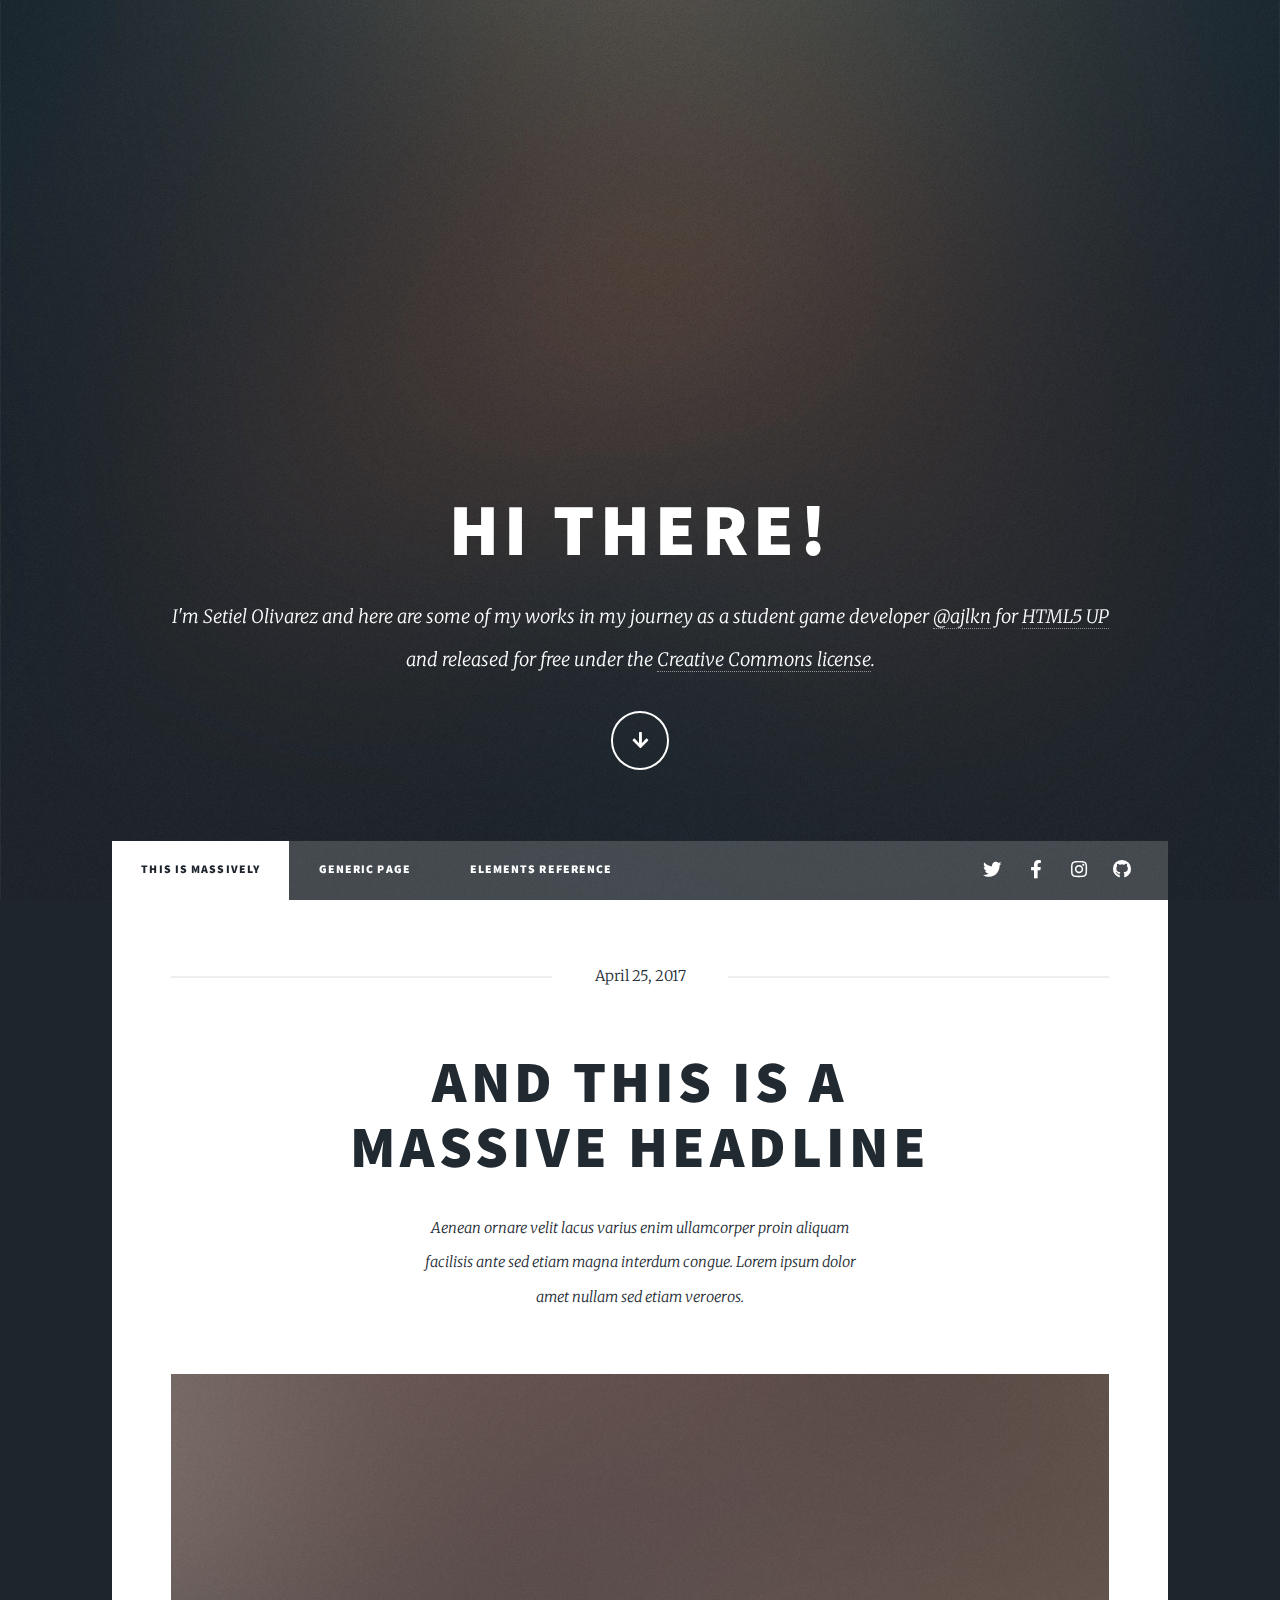
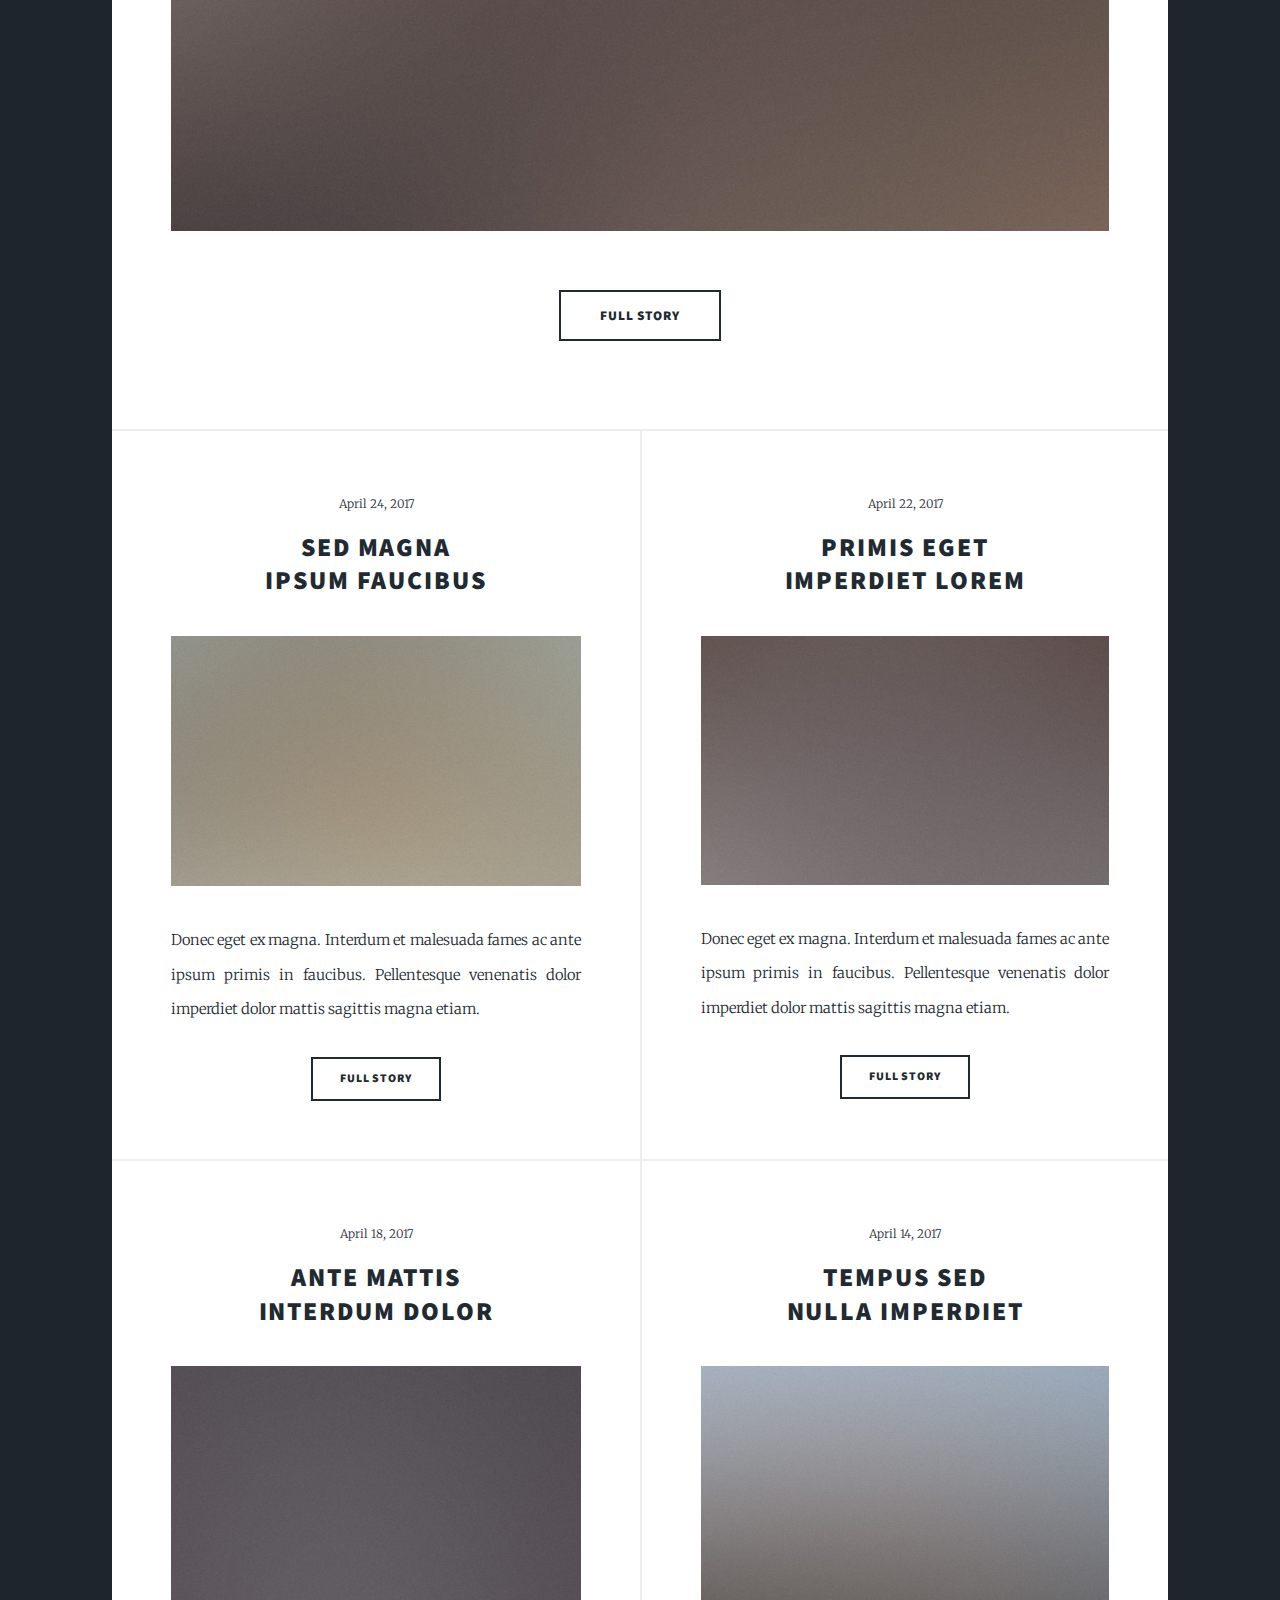
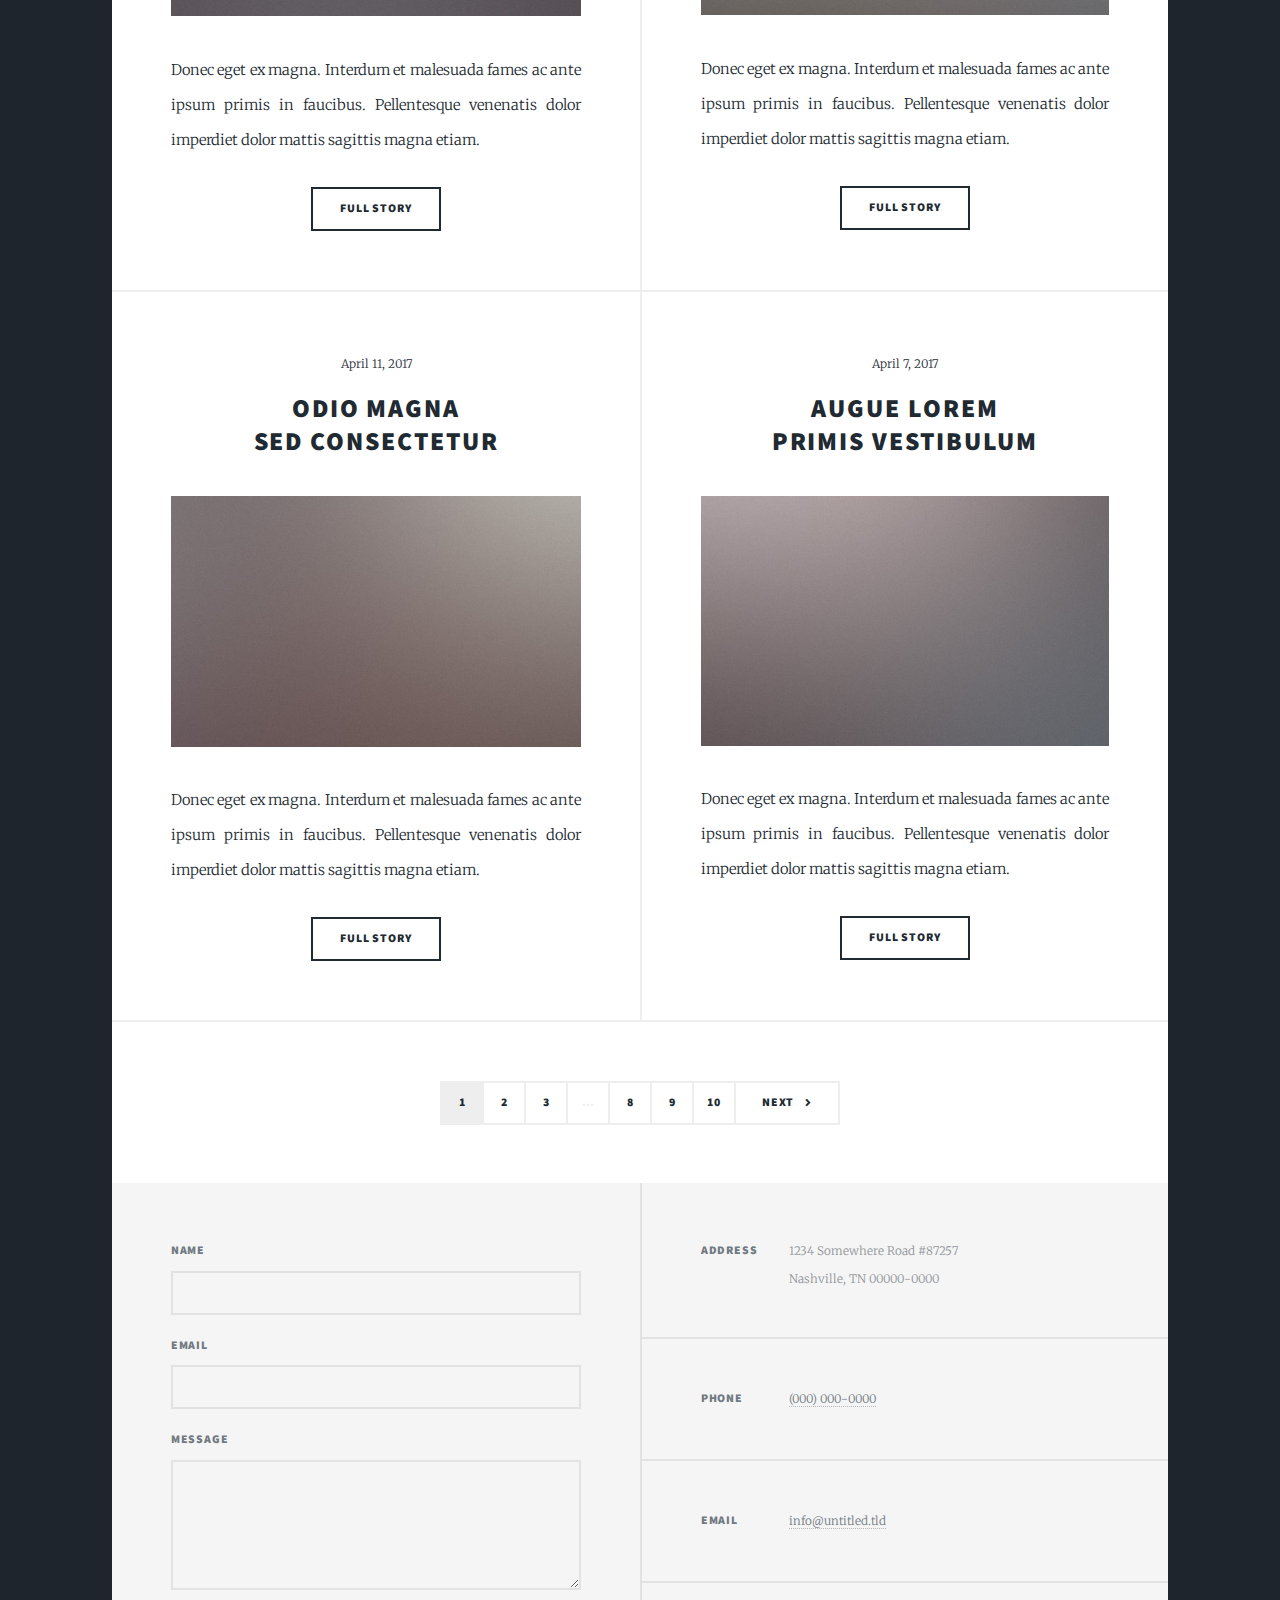
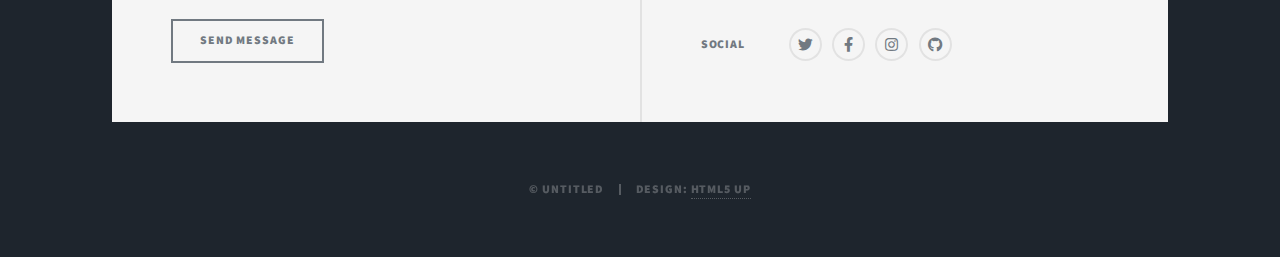
==== index.html @ 8b88dbd1 "Added template" ====
<!DOCTYPE HTML>
<!--
	Massively by HTML5 UP
	html5up.net | @ajlkn
	Free for personal and commercial use under the CCA 3.0 license (html5up.net/license)
-->
<html>
	<head>
		<title>Massively by HTML5 UP</title>
		<meta charset="utf-8" />
		<meta name="viewport" content="width=device-width, initial-scale=1, user-scalable=no" />
		<link rel="stylesheet" href="assets/css/main.css" />
		<noscript><link rel="stylesheet" href="assets/css/noscript.css" /></noscript>
	</head>
	<body class="is-preload">

		<!-- Wrapper -->
			<div id="wrapper" class="fade-in">

				<!-- Intro -->
					<div id="intro">
						<h1>
							Hi there!<br />
						</h1>
						<p>I'm Setiel Olivarez and here are some of my works in my journey as a student game developer <a href="https://twitter.com/ajlkn">@ajlkn</a> for <a href="https://html5up.net">HTML5 UP</a><br />
						and released for free under the <a href="https://html5up.net/license">Creative Commons license</a>.</p>
						<ul class="actions">
							<li><a href="#header" class="button icon solid solo fa-arrow-down scrolly">Continue</a></li>
						</ul>
					</div>

				<!-- Header -->
					<header id="header">
						<a href="index.html" class="logo">Portfolio</a>
					</header>

				<!-- Nav -->
					<nav id="nav">
						<ul class="links">
							<li class="active"><a href="index.html">This is Massively</a></li>
							<li><a href="generic.html">Generic Page</a></li>
							<li><a href="elements.html">Elements Reference</a></li>
						</ul>
						<ul class="icons">
							<li><a href="#" class="icon brands fa-twitter"><span class="label">Twitter</span></a></li>
							<li><a href="#" class="icon brands fa-facebook-f"><span class="label">Facebook</span></a></li>
							<li><a href="#" class="icon brands fa-instagram"><span class="label">Instagram</span></a></li>
							<li><a href="#" class="icon brands fa-github"><span class="label">GitHub</span></a></li>
						</ul>
					</nav>

				<!-- Main -->
					<div id="main">

						<!-- Featured Post -->
							<article class="post featured">
								<header class="major">
									<span class="date">April 25, 2017</span>
									<h2><a href="#">And this is a<br />
									massive headline</a></h2>
									<p>Aenean ornare velit lacus varius enim ullamcorper proin aliquam<br />
									facilisis ante sed etiam magna interdum congue. Lorem ipsum dolor<br />
									amet nullam sed etiam veroeros.</p>
								</header>
								<a href="#" class="image main"><img src="images/pic01.jpg" alt="" /></a>
								<ul class="actions special">
									<li><a href="#" class="button large">Full Story</a></li>
								</ul>
							</article>

						<!-- Posts -->
							<section class="posts">
								<article>
									<header>
										<span class="date">April 24, 2017</span>
										<h2><a href="#">Sed magna<br />
										ipsum faucibus</a></h2>
									</header>
									<a href="#" class="image fit"><img src="images/pic02.jpg" alt="" /></a>
									<p>Donec eget ex magna. Interdum et malesuada fames ac ante ipsum primis in faucibus. Pellentesque venenatis dolor imperdiet dolor mattis sagittis magna etiam.</p>
									<ul class="actions special">
										<li><a href="#" class="button">Full Story</a></li>
									</ul>
								</article>
								<article>
									<header>
										<span class="date">April 22, 2017</span>
										<h2><a href="#">Primis eget<br />
										imperdiet lorem</a></h2>
									</header>
									<a href="#" class="image fit"><img src="images/pic03.jpg" alt="" /></a>
									<p>Donec eget ex magna. Interdum et malesuada fames ac ante ipsum primis in faucibus. Pellentesque venenatis dolor imperdiet dolor mattis sagittis magna etiam.</p>
									<ul class="actions special">
										<li><a href="#" class="button">Full Story</a></li>
									</ul>
								</article>
								<article>
									<header>
										<span class="date">April 18, 2017</span>
										<h2><a href="#">Ante mattis<br />
										interdum dolor</a></h2>
									</header>
									<a href="#" class="image fit"><img src="images/pic04.jpg" alt="" /></a>
									<p>Donec eget ex magna. Interdum et malesuada fames ac ante ipsum primis in faucibus. Pellentesque venenatis dolor imperdiet dolor mattis sagittis magna etiam.</p>
									<ul class="actions special">
										<li><a href="#" class="button">Full Story</a></li>
									</ul>
								</article>
								<article>
									<header>
										<span class="date">April 14, 2017</span>
										<h2><a href="#">Tempus sed<br />
										nulla imperdiet</a></h2>
									</header>
									<a href="#" class="image fit"><img src="images/pic05.jpg" alt="" /></a>
									<p>Donec eget ex magna. Interdum et malesuada fames ac ante ipsum primis in faucibus. Pellentesque venenatis dolor imperdiet dolor mattis sagittis magna etiam.</p>
									<ul class="actions special">
										<li><a href="#" class="button">Full Story</a></li>
									</ul>
								</article>
								<article>
									<header>
										<span class="date">April 11, 2017</span>
										<h2><a href="#">Odio magna<br />
										sed consectetur</a></h2>
									</header>
									<a href="#" class="image fit"><img src="images/pic06.jpg" alt="" /></a>
									<p>Donec eget ex magna. Interdum et malesuada fames ac ante ipsum primis in faucibus. Pellentesque venenatis dolor imperdiet dolor mattis sagittis magna etiam.</p>
									<ul class="actions special">
										<li><a href="#" class="button">Full Story</a></li>
									</ul>
								</article>
								<article>
									<header>
										<span class="date">April 7, 2017</span>
										<h2><a href="#">Augue lorem<br />
										primis vestibulum</a></h2>
									</header>
									<a href="#" class="image fit"><img src="images/pic07.jpg" alt="" /></a>
									<p>Donec eget ex magna. Interdum et malesuada fames ac ante ipsum primis in faucibus. Pellentesque venenatis dolor imperdiet dolor mattis sagittis magna etiam.</p>
									<ul class="actions special">
										<li><a href="#" class="button">Full Story</a></li>
									</ul>
								</article>
							</section>

						<!-- Footer -->
							<footer>
								<div class="pagination">
									<!--<a href="#" class="previous">Prev</a>-->
									<a href="#" class="page active">1</a>
									<a href="#" class="page">2</a>
									<a href="#" class="page">3</a>
									<span class="extra">&hellip;</span>
									<a href="#" class="page">8</a>
									<a href="#" class="page">9</a>
									<a href="#" class="page">10</a>
									<a href="#" class="next">Next</a>
								</div>
							</footer>

					</div>

				<!-- Footer -->
					<footer id="footer">
						<section>
							<form method="post" action="#">
								<div class="fields">
									<div class="field">
										<label for="name">Name</label>
										<input type="text" name="name" id="name" />
									</div>
									<div class="field">
										<label for="email">Email</label>
										<input type="text" name="email" id="email" />
									</div>
									<div class="field">
										<label for="message">Message</label>
										<textarea name="message" id="message" rows="3"></textarea>
									</div>
								</div>
								<ul class="actions">
									<li><input type="submit" value="Send Message" /></li>
								</ul>
							</form>
						</section>
						<section class="split contact">
							<section class="alt">
								<h3>Address</h3>
								<p>1234 Somewhere Road #87257<br />
								Nashville, TN 00000-0000</p>
							</section>
							<section>
								<h3>Phone</h3>
								<p><a href="#">(000) 000-0000</a></p>
							</section>
							<section>
								<h3>Email</h3>
								<p><a href="#">info@untitled.tld</a></p>
							</section>
							<section>
								<h3>Social</h3>
								<ul class="icons alt">
									<li><a href="#" class="icon brands alt fa-twitter"><span class="label">Twitter</span></a></li>
									<li><a href="#" class="icon brands alt fa-facebook-f"><span class="label">Facebook</span></a></li>
									<li><a href="#" class="icon brands alt fa-instagram"><span class="label">Instagram</span></a></li>
									<li><a href="#" class="icon brands alt fa-github"><span class="label">GitHub</span></a></li>
								</ul>
							</section>
						</section>
					</footer>

				<!-- Copyright -->
					<div id="copyright">
						<ul><li>&copy; Untitled</li><li>Design: <a href="https://html5up.net">HTML5 UP</a></li></ul>
					</div>

			</div>

		<!-- Scripts -->
			<script src="assets/js/jquery.min.js"></script>
			<script src="assets/js/jquery.scrollex.min.js"></script>
			<script src="assets/js/jquery.scrolly.min.js"></script>
			<script src="assets/js/browser.min.js"></script>
			<script src="assets/js/breakpoints.min.js"></script>
			<script src="assets/js/util.js"></script>
			<script src="assets/js/main.js"></script>

	</body>
</html>
---- assets/css/main.css ----
@import url(fontawesome-all.min.css);
@import url("https://fonts.googleapis.com/css?family=Merriweather:300,700,300italic,700italic|Source+Sans+Pro:900");

/*
	Massively by HTML5 UP
	html5up.net | @ajlkn
	Free for personal and commercial use under the CCA 3.0 license (html5up.net/license)
*/

html, body, div, span, applet, object,
iframe, h1, h2, h3, h4, h5, h6, p, blockquote,
pre, a, abbr, acronym, address, big, cite,
code, del, dfn, em, img, ins, kbd, q, s, samp,
small, strike, strong, sub, sup, tt, var, b,
u, i, center, dl, dt, dd, ol, ul, li, fieldset,
form, label, legend, table, caption, tbody,
tfoot, thead, tr, th, td, article, aside,
canvas, details, embed, figure, figcaption,
footer, header, hgroup, menu, nav, output, ruby,
section, summary, time, mark, audio, video {
	margin: 0;
	padding: 0;
	border: 0;
	font-size: 100%;
	font: inherit;
	vertical-align: baseline;}

article, aside, details, figcaption, figure,
footer, header, hgroup, menu, nav, section {
	display: block;}

body {
	line-height: 1;
}

ol, ul {
	list-style: none;
}

blockquote, q {
	quotes: none;
}

	blockquote:before, blockquote:after, q:before, q:after {
		content: '';
		content: none;
	}

table {
	border-collapse: collapse;
	border-spacing: 0;
}

body {
	-webkit-text-size-adjust: none;
}

mark {
	background-color: transparent;
	color: inherit;
}

input::-moz-focus-inner {
	border: 0;
	padding: 0;
}

input, select, textarea {
	-moz-appearance: none;
	-webkit-appearance: none;
	-ms-appearance: none;
	appearance: none;
}

/* Basic */

	@-ms-viewport {
		width: device-width;
	}

	body {
		-ms-overflow-style: scrollbar;
	}

	@media screen and (max-width: 480px) {

		html, body {
			min-width: 320px;
		}

	}

	html {
		box-sizing: border-box;
	}

	*, *:before, *:after {
		box-sizing: inherit;
	}

	body {
		background-color: #1e252d;
	}

		body.is-preload *, body.is-preload *:before, body.is-preload *:after {
			-moz-animation: none !important;
			-webkit-animation: none !important;
			-ms-animation: none !important;
			animation: none !important;
			-moz-transition: none !important;
			-webkit-transition: none !important;
			-ms-transition: none !important;
			transition: none !important;
		}

/* Type */

	html {
		font-size: 16pt;
	}

		@media screen and (max-width: 1680px) {

			html {
				font-size: 12pt;
			}

		}

		@media screen and (max-width: 1280px) {

			html {
				font-size: 11pt;
			}

		}

		@media screen and (max-width: 360px) {

			html {
				font-size: 10pt;
			}

		}

	body {
		color: #212931;
	}

	body, input, select, textarea {
		font-family: "Merriweather", Georgia, serif;
		font-weight: 300;
		font-size: 1rem;
		line-height: 2.375;
	}

	a {
		-moz-transition: color 0.2s ease-in-out, background-color 0.2s ease-in-out, border-color 0.2s ease-in-out, box-shadow 0.2s ease-in-out;
		-webkit-transition: color 0.2s ease-in-out, background-color 0.2s ease-in-out, border-color 0.2s ease-in-out, box-shadow 0.2s ease-in-out;
		-ms-transition: color 0.2s ease-in-out, background-color 0.2s ease-in-out, border-color 0.2s ease-in-out, box-shadow 0.2s ease-in-out;
		transition: color 0.2s ease-in-out, background-color 0.2s ease-in-out, border-color 0.2s ease-in-out, box-shadow 0.2s ease-in-out;
		border-bottom: dotted 1px;
		text-decoration: none;
	}

		a:hover {
			border-bottom-color: transparent;
		}

	strong, b {
		font-weight: 600;
	}

	em, i {
		font-style: italic;
	}

	p {
		text-align: justify;
		margin: 0 0 2rem 0;
	}

	h1, h2, h3, h4, h5, h6 {
		font-family: "Source Sans Pro", Helvetica, sans-serif;
		font-weight: 900;
		line-height: 1.5;
		letter-spacing: 0.075em;
		text-transform: uppercase;
		margin: 0 0 1rem 0;
	}

		h1 a, h2 a, h3 a, h4 a, h5 a, h6 a {
			border-bottom: 0;
			color: inherit;
			text-decoration: none;
		}

	h1 {
		font-size: 4rem;
		line-height: 1.1;
		margin: 0 0 2rem 0;
	}

	h2 {
		font-size: 1.75rem;
		line-height: 1.3;
		margin: 0 0 1.5rem 0;
	}

	h3 {
		font-size: 1.25rem;
		margin: 0 0 1.5rem 0;
	}

	h4 {
		font-size: 1rem;
	}

	h5 {
		font-size: 0.9rem;
	}

	h6 {
		font-size: 0.8rem;
	}

	sub {
		font-size: 0.8rem;
		position: relative;
		top: 0.5rem;
	}

	sup {
		font-size: 0.8rem;
		position: relative;
		top: -0.5rem;
	}

	blockquote {
		border-left: solid 4px;
		font-style: italic;
		margin: 0 0 2rem 0;
		padding: 0.5rem 0 0.5rem 2rem;
	}

	code {
		border: solid 2px;
		font-family: "Courier New", monospace;
		font-size: 0.9rem;
		margin: 0 0.25rem;
		padding: 0.25rem 0.65rem;
	}

	pre {
		-webkit-overflow-scrolling: touch;
		font-family: "Courier New", monospace;
		font-size: 0.9rem;
		margin: 0 0 2rem 0;
	}

		pre code {
			display: block;
			line-height: 1.75;
			padding: 1rem 1.5rem;
			overflow-x: auto;
		}

	hr {
		border: 0;
		border-bottom: solid 2px;
		margin: 3rem 0;
	}

		hr.major {
			margin: 5rem 0;
		}

	.align-left {
		text-align: left;
	}

	.align-center {
		text-align: center;
	}

	.align-right {
		text-align: right;
	}

	input, select, textarea {
		color: #212931;
	}

	a {
		color: #212931;
		border-bottom-color: rgba(33, 41, 49, 0.5);
	}

		a:hover {
			border-bottom-color: transparent;
			color: #18bfef !important;
		}

	strong, b {
		color: #212931;
	}

	h1, h2, h3, h4, h5, h6 {
		color: #212931;
	}

	blockquote {
		border-left-color: #eeeeee;
	}

	code {
		background: rgba(220, 220, 220, 0.25);
		border-color: #eeeeee;
	}

	hr {
		border-bottom-color: #eeeeee;
	}

/* Row */

	.row {
		display: flex;
		flex-wrap: wrap;
		box-sizing: border-box;
		align-items: stretch;
	}

		.row > * {
			box-sizing: border-box;
		}

		.row.gtr-uniform > * > :last-child {
			margin-bottom: 0;
		}

		.row.aln-left {
			justify-content: flex-start;
		}

		.row.aln-center {
			justify-content: center;
		}

		.row.aln-right {
			justify-content: flex-end;
		}

		.row.aln-top {
			align-items: flex-start;
		}

		.row.aln-middle {
			align-items: center;
		}

		.row.aln-bottom {
			align-items: flex-end;
		}

		.row > .imp {
			order: -1;
		}

		.row > .col-1 {
			width: 8.33333%;
		}

		.row > .off-1 {
			margin-left: 8.33333%;
		}

		.row > .col-2 {
			width: 16.66667%;
		}

		.row > .off-2 {
			margin-left: 16.66667%;
		}

		.row > .col-3 {
			width: 25%;
		}

		.row > .off-3 {
			margin-left: 25%;
		}

		.row > .col-4 {
			width: 33.33333%;
		}

		.row > .off-4 {
			margin-left: 33.33333%;
		}

		.row > .col-5 {
			width: 41.66667%;
		}

		.row > .off-5 {
			margin-left: 41.66667%;
		}

		.row > .col-6 {
			width: 50%;
		}

		.row > .off-6 {
			margin-left: 50%;
		}

		.row > .col-7 {
			width: 58.33333%;
		}

		.row > .off-7 {
			margin-left: 58.33333%;
		}

		.row > .col-8 {
			width: 66.66667%;
		}

		.row > .off-8 {
			margin-left: 66.66667%;
		}

		.row > .col-9 {
			width: 75%;
		}

		.row > .off-9 {
			margin-left: 75%;
		}

		.row > .col-10 {
			width: 83.33333%;
		}

		.row > .off-10 {
			margin-left: 83.33333%;
		}

		.row > .col-11 {
			width: 91.66667%;
		}

		.row > .off-11 {
			margin-left: 91.66667%;
		}

		.row > .col-12 {
			width: 100%;
		}

		.row > .off-12 {
			margin-left: 100%;
		}

		.row.gtr-0 {
			margin-top: 0;
			margin-left: 0rem;
		}

			.row.gtr-0 > * {
				padding: 0 0 0 0rem;
			}

			.row.gtr-0.gtr-uniform {
				margin-top: 0rem;
			}

				.row.gtr-0.gtr-uniform > * {
					padding-top: 0rem;
				}

		.row.gtr-25 {
			margin-top: 0;
			margin-left: -0.375rem;
		}

			.row.gtr-25 > * {
				padding: 0 0 0 0.375rem;
			}

			.row.gtr-25.gtr-uniform {
				margin-top: -0.375rem;
			}

				.row.gtr-25.gtr-uniform > * {
					padding-top: 0.375rem;
				}

		.row.gtr-50 {
			margin-top: 0;
			margin-left: -0.75rem;
		}

			.row.gtr-50 > * {
				padding: 0 0 0 0.75rem;
			}

			.row.gtr-50.gtr-uniform {
				margin-top: -0.75rem;
			}

				.row.gtr-50.gtr-uniform > * {
					padding-top: 0.75rem;
				}

		.row {
			margin-top: 0;
			margin-left: -1.5rem;
		}

			.row > * {
				padding: 0 0 0 1.5rem;
			}

			.row.gtr-uniform {
				margin-top: -1.5rem;
			}

				.row.gtr-uniform > * {
					padding-top: 1.5rem;
				}

		.row.gtr-150 {
			margin-top: 0;
			margin-left: -2.25rem;
		}

			.row.gtr-150 > * {
				padding: 0 0 0 2.25rem;
			}

			.row.gtr-150.gtr-uniform {
				margin-top: -2.25rem;
			}

				.row.gtr-150.gtr-uniform > * {
					padding-top: 2.25rem;
				}

		.row.gtr-200 {
			margin-top: 0;
			margin-left: -3rem;
		}

			.row.gtr-200 > * {
				padding: 0 0 0 3rem;
			}

			.row.gtr-200.gtr-uniform {
				margin-top: -3rem;
			}

				.row.gtr-200.gtr-uniform > * {
					padding-top: 3rem;
				}

		@media screen and (max-width: 1680px) {

			.row {
				display: flex;
				flex-wrap: wrap;
				box-sizing: border-box;
				align-items: stretch;
			}

				.row > * {
					box-sizing: border-box;
				}

				.row.gtr-uniform > * > :last-child {
					margin-bottom: 0;
				}

				.row.aln-left {
					justify-content: flex-start;
				}

				.row.aln-center {
					justify-content: center;
				}

				.row.aln-right {
					justify-content: flex-end;
				}

				.row.aln-top {
					align-items: flex-start;
				}

				.row.aln-middle {
					align-items: center;
				}

				.row.aln-bottom {
					align-items: flex-end;
				}

				.row > .imp-xlarge {
					order: -1;
				}

				.row > .col-1-xlarge {
					width: 8.33333%;
				}

				.row > .off-1-xlarge {
					margin-left: 8.33333%;
				}

				.row > .col-2-xlarge {
					width: 16.66667%;
				}

				.row > .off-2-xlarge {
					margin-left: 16.66667%;
				}

				.row > .col-3-xlarge {
					width: 25%;
				}

				.row > .off-3-xlarge {
					margin-left: 25%;
				}

				.row > .col-4-xlarge {
					width: 33.33333%;
				}

				.row > .off-4-xlarge {
					margin-left: 33.33333%;
				}

				.row > .col-5-xlarge {
					width: 41.66667%;
				}

				.row > .off-5-xlarge {
					margin-left: 41.66667%;
				}

				.row > .col-6-xlarge {
					width: 50%;
				}

				.row > .off-6-xlarge {
					margin-left: 50%;
				}

				.row > .col-7-xlarge {
					width: 58.33333%;
				}

				.row > .off-7-xlarge {
					margin-left: 58.33333%;
				}

				.row > .col-8-xlarge {
					width: 66.66667%;
				}

				.row > .off-8-xlarge {
					margin-left: 66.66667%;
				}

				.row > .col-9-xlarge {
					width: 75%;
				}

				.row > .off-9-xlarge {
					margin-left: 75%;
				}

				.row > .col-10-xlarge {
					width: 83.33333%;
				}

				.row > .off-10-xlarge {
					margin-left: 83.33333%;
				}

				.row > .col-11-xlarge {
					width: 91.66667%;
				}

				.row > .off-11-xlarge {
					margin-left: 91.66667%;
				}

				.row > .col-12-xlarge {
					width: 100%;
				}

				.row > .off-12-xlarge {
					margin-left: 100%;
				}

				.row.gtr-0 {
					margin-top: 0;
					margin-left: 0rem;
				}

					.row.gtr-0 > * {
						padding: 0 0 0 0rem;
					}

					.row.gtr-0.gtr-uniform {
						margin-top: 0rem;
					}

						.row.gtr-0.gtr-uniform > * {
							padding-top: 0rem;
						}

				.row.gtr-25 {
					margin-top: 0;
					margin-left: -0.375rem;
				}

					.row.gtr-25 > * {
						padding: 0 0 0 0.375rem;
					}

					.row.gtr-25.gtr-uniform {
						margin-top: -0.375rem;
					}

						.row.gtr-25.gtr-uniform > * {
							padding-top: 0.375rem;
						}

				.row.gtr-50 {
					margin-top: 0;
					margin-left: -0.75rem;
				}

					.row.gtr-50 > * {
						padding: 0 0 0 0.75rem;
					}

					.row.gtr-50.gtr-uniform {
						margin-top: -0.75rem;
					}

						.row.gtr-50.gtr-uniform > * {
							padding-top: 0.75rem;
						}

				.row {
					margin-top: 0;
					margin-left: -1.5rem;
				}

					.row > * {
						padding: 0 0 0 1.5rem;
					}

					.row.gtr-uniform {
						margin-top: -1.5rem;
					}

						.row.gtr-uniform > * {
							padding-top: 1.5rem;
						}

				.row.gtr-150 {
					margin-top: 0;
					margin-left: -2.25rem;
				}

					.row.gtr-150 > * {
						padding: 0 0 0 2.25rem;
					}

					.row.gtr-150.gtr-uniform {
						margin-top: -2.25rem;
					}

						.row.gtr-150.gtr-uniform > * {
							padding-top: 2.25rem;
						}

				.row.gtr-200 {
					margin-top: 0;
					margin-left: -3rem;
				}

					.row.gtr-200 > * {
						padding: 0 0 0 3rem;
					}

					.row.gtr-200.gtr-uniform {
						margin-top: -3rem;
					}

						.row.gtr-200.gtr-uniform > * {
							padding-top: 3rem;
						}

		}

		@media screen and (max-width: 1280px) {

			.row {
				display: flex;
				flex-wrap: wrap;
				box-sizing: border-box;
				align-items: stretch;
			}

				.row > * {
					box-sizing: border-box;
				}

				.row.gtr-uniform > * > :last-child {
					margin-bottom: 0;
				}

				.row.aln-left {
					justify-content: flex-start;
				}

				.row.aln-center {
					justify-content: center;
				}

				.row.aln-right {
					justify-content: flex-end;
				}

				.row.aln-top {
					align-items: flex-start;
				}

				.row.aln-middle {
					align-items: center;
				}

				.row.aln-bottom {
					align-items: flex-end;
				}

				.row > .imp-large {
					order: -1;
				}

				.row > .col-1-large {
					width: 8.33333%;
				}

				.row > .off-1-large {
					margin-left: 8.33333%;
				}

				.row > .col-2-large {
					width: 16.66667%;
				}

				.row > .off-2-large {
					margin-left: 16.66667%;
				}

				.row > .col-3-large {
					width: 25%;
				}

				.row > .off-3-large {
					margin-left: 25%;
				}

				.row > .col-4-large {
					width: 33.33333%;
				}

				.row > .off-4-large {
					margin-left: 33.33333%;
				}

				.row > .col-5-large {
					width: 41.66667%;
				}

				.row > .off-5-large {
					margin-left: 41.66667%;
				}

				.row > .col-6-large {
					width: 50%;
				}

				.row > .off-6-large {
					margin-left: 50%;
				}

				.row > .col-7-large {
					width: 58.33333%;
				}

				.row > .off-7-large {
					margin-left: 58.33333%;
				}

				.row > .col-8-large {
					width: 66.66667%;
				}

				.row > .off-8-large {
					margin-left: 66.66667%;
				}

				.row > .col-9-large {
					width: 75%;
				}

				.row > .off-9-large {
					margin-left: 75%;
				}

				.row > .col-10-large {
					width: 83.33333%;
				}

				.row > .off-10-large {
					margin-left: 83.33333%;
				}

				.row > .col-11-large {
					width: 91.66667%;
				}

				.row > .off-11-large {
					margin-left: 91.66667%;
				}

				.row > .col-12-large {
					width: 100%;
				}

				.row > .off-12-large {
					margin-left: 100%;
				}

				.row.gtr-0 {
					margin-top: 0;
					margin-left: 0rem;
				}

					.row.gtr-0 > * {
						padding: 0 0 0 0rem;
					}

					.row.gtr-0.gtr-uniform {
						margin-top: 0rem;
					}

						.row.gtr-0.gtr-uniform > * {
							padding-top: 0rem;
						}

				.row.gtr-25 {
					margin-top: 0;
					margin-left: -0.375rem;
				}

					.row.gtr-25 > * {
						padding: 0 0 0 0.375rem;
					}

					.row.gtr-25.gtr-uniform {
						margin-top: -0.375rem;
					}

						.row.gtr-25.gtr-uniform > * {
							padding-top: 0.375rem;
						}

				.row.gtr-50 {
					margin-top: 0;
					margin-left: -0.75rem;
				}

					.row.gtr-50 > * {
						padding: 0 0 0 0.75rem;
					}

					.row.gtr-50.gtr-uniform {
						margin-top: -0.75rem;
					}

						.row.gtr-50.gtr-uniform > * {
							padding-top: 0.75rem;
						}

				.row {
					margin-top: 0;
					margin-left: -1.5rem;
				}

					.row > * {
						padding: 0 0 0 1.5rem;
					}

					.row.gtr-uniform {
						margin-top: -1.5rem;
					}

						.row.gtr-uniform > * {
							padding-top: 1.5rem;
						}

				.row.gtr-150 {
					margin-top: 0;
					margin-left: -2.25rem;
				}

					.row.gtr-150 > * {
						padding: 0 0 0 2.25rem;
					}

					.row.gtr-150.gtr-uniform {
						margin-top: -2.25rem;
					}

						.row.gtr-150.gtr-uniform > * {
							padding-top: 2.25rem;
						}

				.row.gtr-200 {
					margin-top: 0;
					margin-left: -3rem;
				}

					.row.gtr-200 > * {
						padding: 0 0 0 3rem;
					}

					.row.gtr-200.gtr-uniform {
						margin-top: -3rem;
					}

						.row.gtr-200.gtr-uniform > * {
							padding-top: 3rem;
						}

		}

		@media screen and (max-width: 980px) {

			.row {
				display: flex;
				flex-wrap: wrap;
				box-sizing: border-box;
				align-items: stretch;
			}

				.row > * {
					box-sizing: border-box;
				}

				.row.gtr-uniform > * > :last-child {
					margin-bottom: 0;
				}

				.row.aln-left {
					justify-content: flex-start;
				}

				.row.aln-center {
					justify-content: center;
				}

				.row.aln-right {
					justify-content: flex-end;
				}

				.row.aln-top {
					align-items: flex-start;
				}

				.row.aln-middle {
					align-items: center;
				}

				.row.aln-bottom {
					align-items: flex-end;
				}

				.row > .imp-medium {
					order: -1;
				}

				.row > .col-1-medium {
					width: 8.33333%;
				}

				.row > .off-1-medium {
					margin-left: 8.33333%;
				}

				.row > .col-2-medium {
					width: 16.66667%;
				}

				.row > .off-2-medium {
					margin-left: 16.66667%;
				}

				.row > .col-3-medium {
					width: 25%;
				}

				.row > .off-3-medium {
					margin-left: 25%;
				}

				.row > .col-4-medium {
					width: 33.33333%;
				}

				.row > .off-4-medium {
					margin-left: 33.33333%;
				}

				.row > .col-5-medium {
					width: 41.66667%;
				}

				.row > .off-5-medium {
					margin-left: 41.66667%;
				}

				.row > .col-6-medium {
					width: 50%;
				}

				.row > .off-6-medium {
					margin-left: 50%;
				}

				.row > .col-7-medium {
					width: 58.33333%;
				}

				.row > .off-7-medium {
					margin-left: 58.33333%;
				}

				.row > .col-8-medium {
					width: 66.66667%;
				}

				.row > .off-8-medium {
					margin-left: 66.66667%;
				}

				.row > .col-9-medium {
					width: 75%;
				}

				.row > .off-9-medium {
					margin-left: 75%;
				}

				.row > .col-10-medium {
					width: 83.33333%;
				}

				.row > .off-10-medium {
					margin-left: 83.33333%;
				}

				.row > .col-11-medium {
					width: 91.66667%;
				}

				.row > .off-11-medium {
					margin-left: 91.66667%;
				}

				.row > .col-12-medium {
					width: 100%;
				}

				.row > .off-12-medium {
					margin-left: 100%;
				}

				.row.gtr-0 {
					margin-top: 0;
					margin-left: 0rem;
				}

					.row.gtr-0 > * {
						padding: 0 0 0 0rem;
					}

					.row.gtr-0.gtr-uniform {
						margin-top: 0rem;
					}

						.row.gtr-0.gtr-uniform > * {
							padding-top: 0rem;
						}

				.row.gtr-25 {
					margin-top: 0;
					margin-left: -0.375rem;
				}

					.row.gtr-25 > * {
						padding: 0 0 0 0.375rem;
					}

					.row.gtr-25.gtr-uniform {
						margin-top: -0.375rem;
					}

						.row.gtr-25.gtr-uniform > * {
							padding-top: 0.375rem;
						}

				.row.gtr-50 {
					margin-top: 0;
					margin-left: -0.75rem;
				}

					.row.gtr-50 > * {
						padding: 0 0 0 0.75rem;
					}

					.row.gtr-50.gtr-uniform {
						margin-top: -0.75rem;
					}

						.row.gtr-50.gtr-uniform > * {
							padding-top: 0.75rem;
						}

				.row {
					margin-top: 0;
					margin-left: -1.5rem;
				}

					.row > * {
						padding: 0 0 0 1.5rem;
					}

					.row.gtr-uniform {
						margin-top: -1.5rem;
					}

						.row.gtr-uniform > * {
							padding-top: 1.5rem;
						}

				.row.gtr-150 {
					margin-top: 0;
					margin-left: -2.25rem;
				}

					.row.gtr-150 > * {
						padding: 0 0 0 2.25rem;
					}

					.row.gtr-150.gtr-uniform {
						margin-top: -2.25rem;
					}

						.row.gtr-150.gtr-uniform > * {
							padding-top: 2.25rem;
						}

				.row.gtr-200 {
					margin-top: 0;
					margin-left: -3rem;
				}

					.row.gtr-200 > * {
						padding: 0 0 0 3rem;
					}

					.row.gtr-200.gtr-uniform {
						margin-top: -3rem;
					}

						.row.gtr-200.gtr-uniform > * {
							padding-top: 3rem;
						}

		}

		@media screen and (max-width: 736px) {

			.row {
				display: flex;
				flex-wrap: wrap;
				box-sizing: border-box;
				align-items: stretch;
			}

				.row > * {
					box-sizing: border-box;
				}

				.row.gtr-uniform > * > :last-child {
					margin-bottom: 0;
				}

				.row.aln-left {
					justify-content: flex-start;
				}

				.row.aln-center {
					justify-content: center;
				}

				.row.aln-right {
					justify-content: flex-end;
				}

				.row.aln-top {
					align-items: flex-start;
				}

				.row.aln-middle {
					align-items: center;
				}

				.row.aln-bottom {
					align-items: flex-end;
				}

				.row > .imp-small {
					order: -1;
				}

				.row > .col-1-small {
					width: 8.33333%;
				}

				.row > .off-1-small {
					margin-left: 8.33333%;
				}

				.row > .col-2-small {
					width: 16.66667%;
				}

				.row > .off-2-small {
					margin-left: 16.66667%;
				}

				.row > .col-3-small {
					width: 25%;
				}

				.row > .off-3-small {
					margin-left: 25%;
				}

				.row > .col-4-small {
					width: 33.33333%;
				}

				.row > .off-4-small {
					margin-left: 33.33333%;
				}

				.row > .col-5-small {
					width: 41.66667%;
				}

				.row > .off-5-small {
					margin-left: 41.66667%;
				}

				.row > .col-6-small {
					width: 50%;
				}

				.row > .off-6-small {
					margin-left: 50%;
				}

				.row > .col-7-small {
					width: 58.33333%;
				}

				.row > .off-7-small {
					margin-left: 58.33333%;
				}

				.row > .col-8-small {
					width: 66.66667%;
				}

				.row > .off-8-small {
					margin-left: 66.66667%;
				}

				.row > .col-9-small {
					width: 75%;
				}

				.row > .off-9-small {
					margin-left: 75%;
				}

				.row > .col-10-small {
					width: 83.33333%;
				}

				.row > .off-10-small {
					margin-left: 83.33333%;
				}

				.row > .col-11-small {
					width: 91.66667%;
				}

				.row > .off-11-small {
					margin-left: 91.66667%;
				}

				.row > .col-12-small {
					width: 100%;
				}

				.row > .off-12-small {
					margin-left: 100%;
				}

				.row.gtr-0 {
					margin-top: 0;
					margin-left: 0rem;
				}

					.row.gtr-0 > * {
						padding: 0 0 0 0rem;
					}

					.row.gtr-0.gtr-uniform {
						margin-top: 0rem;
					}

						.row.gtr-0.gtr-uniform > * {
							padding-top: 0rem;
						}

				.row.gtr-25 {
					margin-top: 0;
					margin-left: -0.375rem;
				}

					.row.gtr-25 > * {
						padding: 0 0 0 0.375rem;
					}

					.row.gtr-25.gtr-uniform {
						margin-top: -0.375rem;
					}

						.row.gtr-25.gtr-uniform > * {
							padding-top: 0.375rem;
						}

				.row.gtr-50 {
					margin-top: 0;
					margin-left: -0.75rem;
				}

					.row.gtr-50 > * {
						padding: 0 0 0 0.75rem;
					}

					.row.gtr-50.gtr-uniform {
						margin-top: -0.75rem;
					}

						.row.gtr-50.gtr-uniform > * {
							padding-top: 0.75rem;
						}

				.row {
					margin-top: 0;
					margin-left: -1.5rem;
				}

					.row > * {
						padding: 0 0 0 1.5rem;
					}

					.row.gtr-uniform {
						margin-top: -1.5rem;
					}

						.row.gtr-uniform > * {
							padding-top: 1.5rem;
						}

				.row.gtr-150 {
					margin-top: 0;
					margin-left: -2.25rem;
				}

					.row.gtr-150 > * {
						padding: 0 0 0 2.25rem;
					}

					.row.gtr-150.gtr-uniform {
						margin-top: -2.25rem;
					}

						.row.gtr-150.gtr-uniform > * {
							padding-top: 2.25rem;
						}

				.row.gtr-200 {
					margin-top: 0;
					margin-left: -3rem;
				}

					.row.gtr-200 > * {
						padding: 0 0 0 3rem;
					}

					.row.gtr-200.gtr-uniform {
						margin-top: -3rem;
					}

						.row.gtr-200.gtr-uniform > * {
							padding-top: 3rem;
						}

		}

		@media screen and (max-width: 480px) {

			.row {
				display: flex;
				flex-wrap: wrap;
				box-sizing: border-box;
				align-items: stretch;
			}

				.row > * {
					box-sizing: border-box;
				}

				.row.gtr-uniform > * > :last-child {
					margin-bottom: 0;
				}

				.row.aln-left {
					justify-content: flex-start;
				}

				.row.aln-center {
					justify-content: center;
				}

				.row.aln-right {
					justify-content: flex-end;
				}

				.row.aln-top {
					align-items: flex-start;
				}

				.row.aln-middle {
					align-items: center;
				}

				.row.aln-bottom {
					align-items: flex-end;
				}

				.row > .imp-xsmall {
					order: -1;
				}

				.row > .col-1-xsmall {
					width: 8.33333%;
				}

				.row > .off-1-xsmall {
					margin-left: 8.33333%;
				}

				.row > .col-2-xsmall {
					width: 16.66667%;
				}

				.row > .off-2-xsmall {
					margin-left: 16.66667%;
				}

				.row > .col-3-xsmall {
					width: 25%;
				}

				.row > .off-3-xsmall {
					margin-left: 25%;
				}

				.row > .col-4-xsmall {
					width: 33.33333%;
				}

				.row > .off-4-xsmall {
					margin-left: 33.33333%;
				}

				.row > .col-5-xsmall {
					width: 41.66667%;
				}

				.row > .off-5-xsmall {
					margin-left: 41.66667%;
				}

				.row > .col-6-xsmall {
					width: 50%;
				}

				.row > .off-6-xsmall {
					margin-left: 50%;
				}

				.row > .col-7-xsmall {
					width: 58.33333%;
				}

				.row > .off-7-xsmall {
					margin-left: 58.33333%;
				}

				.row > .col-8-xsmall {
					width: 66.66667%;
				}

				.row > .off-8-xsmall {
					margin-left: 66.66667%;
				}

				.row > .col-9-xsmall {
					width: 75%;
				}

				.row > .off-9-xsmall {
					margin-left: 75%;
				}

				.row > .col-10-xsmall {
					width: 83.33333%;
				}

				.row > .off-10-xsmall {
					margin-left: 83.33333%;
				}

				.row > .col-11-xsmall {
					width: 91.66667%;
				}

				.row > .off-11-xsmall {
					margin-left: 91.66667%;
				}

				.row > .col-12-xsmall {
					width: 100%;
				}

				.row > .off-12-xsmall {
					margin-left: 100%;
				}

				.row.gtr-0 {
					margin-top: 0;
					margin-left: 0rem;
				}

					.row.gtr-0 > * {
						padding: 0 0 0 0rem;
					}

					.row.gtr-0.gtr-uniform {
						margin-top: 0rem;
					}

						.row.gtr-0.gtr-uniform > * {
							padding-top: 0rem;
						}

				.row.gtr-25 {
					margin-top: 0;
					margin-left: -0.375rem;
				}

					.row.gtr-25 > * {
						padding: 0 0 0 0.375rem;
					}

					.row.gtr-25.gtr-uniform {
						margin-top: -0.375rem;
					}

						.row.gtr-25.gtr-uniform > * {
							padding-top: 0.375rem;
						}

				.row.gtr-50 {
					margin-top: 0;
					margin-left: -0.75rem;
				}

					.row.gtr-50 > * {
						padding: 0 0 0 0.75rem;
					}

					.row.gtr-50.gtr-uniform {
						margin-top: -0.75rem;
					}

						.row.gtr-50.gtr-uniform > * {
							padding-top: 0.75rem;
						}

				.row {
					margin-top: 0;
					margin-left: -1.5rem;
				}

					.row > * {
						padding: 0 0 0 1.5rem;
					}

					.row.gtr-uniform {
						margin-top: -1.5rem;
					}

						.row.gtr-uniform > * {
							padding-top: 1.5rem;
						}

				.row.gtr-150 {
					margin-top: 0;
					margin-left: -2.25rem;
				}

					.row.gtr-150 > * {
						padding: 0 0 0 2.25rem;
					}

					.row.gtr-150.gtr-uniform {
						margin-top: -2.25rem;
					}

						.row.gtr-150.gtr-uniform > * {
							padding-top: 2.25rem;
						}

				.row.gtr-200 {
					margin-top: 0;
					margin-left: -3rem;
				}

					.row.gtr-200 > * {
						padding: 0 0 0 3rem;
					}

					.row.gtr-200.gtr-uniform {
						margin-top: -3rem;
					}

						.row.gtr-200.gtr-uniform > * {
							padding-top: 3rem;
						}

		}

		@media screen and (max-width: 360px) {

			.row {
				display: flex;
				flex-wrap: wrap;
				box-sizing: border-box;
				align-items: stretch;
			}

				.row > * {
					box-sizing: border-box;
				}

				.row.gtr-uniform > * > :last-child {
					margin-bottom: 0;
				}

				.row.aln-left {
					justify-content: flex-start;
				}

				.row.aln-center {
					justify-content: center;
				}

				.row.aln-right {
					justify-content: flex-end;
				}

				.row.aln-top {
					align-items: flex-start;
				}

				.row.aln-middle {
					align-items: center;
				}

				.row.aln-bottom {
					align-items: flex-end;
				}

				.row > .imp-xxsmall {
					order: -1;
				}

				.row > .col-1-xxsmall {
					width: 8.33333%;
				}

				.row > .off-1-xxsmall {
					margin-left: 8.33333%;
				}

				.row > .col-2-xxsmall {
					width: 16.66667%;
				}

				.row > .off-2-xxsmall {
					margin-left: 16.66667%;
				}

				.row > .col-3-xxsmall {
					width: 25%;
				}

				.row > .off-3-xxsmall {
					margin-left: 25%;
				}

				.row > .col-4-xxsmall {
					width: 33.33333%;
				}

				.row > .off-4-xxsmall {
					margin-left: 33.33333%;
				}

				.row > .col-5-xxsmall {
					width: 41.66667%;
				}

				.row > .off-5-xxsmall {
					margin-left: 41.66667%;
				}

				.row > .col-6-xxsmall {
					width: 50%;
				}

				.row > .off-6-xxsmall {
					margin-left: 50%;
				}

				.row > .col-7-xxsmall {
					width: 58.33333%;
				}

				.row > .off-7-xxsmall {
					margin-left: 58.33333%;
				}

				.row > .col-8-xxsmall {
					width: 66.66667%;
				}

				.row > .off-8-xxsmall {
					margin-left: 66.66667%;
				}

				.row > .col-9-xxsmall {
					width: 75%;
				}

				.row > .off-9-xxsmall {
					margin-left: 75%;
				}

				.row > .col-10-xxsmall {
					width: 83.33333%;
				}

				.row > .off-10-xxsmall {
					margin-left: 83.33333%;
				}

				.row > .col-11-xxsmall {
					width: 91.66667%;
				}

				.row > .off-11-xxsmall {
					margin-left: 91.66667%;
				}

				.row > .col-12-xxsmall {
					width: 100%;
				}

				.row > .off-12-xxsmall {
					margin-left: 100%;
				}

				.row.gtr-0 {
					margin-top: 0;
					margin-left: 0rem;
				}

					.row.gtr-0 > * {
						padding: 0 0 0 0rem;
					}

					.row.gtr-0.gtr-uniform {
						margin-top: 0rem;
					}

						.row.gtr-0.gtr-uniform > * {
							padding-top: 0rem;
						}

				.row.gtr-25 {
					margin-top: 0;
					margin-left: -0.375rem;
				}

					.row.gtr-25 > * {
						padding: 0 0 0 0.375rem;
					}

					.row.gtr-25.gtr-uniform {
						margin-top: -0.375rem;
					}

						.row.gtr-25.gtr-uniform > * {
							padding-top: 0.375rem;
						}

				.row.gtr-50 {
					margin-top: 0;
					margin-left: -0.75rem;
				}

					.row.gtr-50 > * {
						padding: 0 0 0 0.75rem;
					}

					.row.gtr-50.gtr-uniform {
						margin-top: -0.75rem;
					}

						.row.gtr-50.gtr-uniform > * {
							padding-top: 0.75rem;
						}

				.row {
					margin-top: 0;
					margin-left: -1.5rem;
				}

					.row > * {
						padding: 0 0 0 1.5rem;
					}

					.row.gtr-uniform {
						margin-top: -1.5rem;
					}

						.row.gtr-uniform > * {
							padding-top: 1.5rem;
						}

				.row.gtr-150 {
					margin-top: 0;
					margin-left: -2.25rem;
				}

					.row.gtr-150 > * {
						padding: 0 0 0 2.25rem;
					}

					.row.gtr-150.gtr-uniform {
						margin-top: -2.25rem;
					}

						.row.gtr-150.gtr-uniform > * {
							padding-top: 2.25rem;
						}

				.row.gtr-200 {
					margin-top: 0;
					margin-left: -3rem;
				}

					.row.gtr-200 > * {
						padding: 0 0 0 3rem;
					}

					.row.gtr-200.gtr-uniform {
						margin-top: -3rem;
					}

						.row.gtr-200.gtr-uniform > * {
							padding-top: 3rem;
						}

		}

/* Box */

	.box {
		border: solid 2px;
		margin-bottom: 2rem;
		padding: 1.5rem;
	}

		.box > :last-child,
		.box > :last-child > :last-child,
		.box > :last-child > :last-child > :last-child {
			margin-bottom: 0;
		}

		.box.alt {
			border: 0;
			border-radius: 0;
			padding: 0;
		}

	.box {
		border-color: #eeeeee;
	}

/* Button */

	input[type="submit"],
	input[type="reset"],
	input[type="button"],
	button,
	.button {
		-moz-appearance: none;
		-webkit-appearance: none;
		-ms-appearance: none;
		appearance: none;
		-moz-transition: background-color 0.2s ease-in-out, box-shadow 0.2s ease-in-out, color 0.2s ease-in-out;
		-webkit-transition: background-color 0.2s ease-in-out, box-shadow 0.2s ease-in-out, color 0.2s ease-in-out;
		-ms-transition: background-color 0.2s ease-in-out, box-shadow 0.2s ease-in-out, color 0.2s ease-in-out;
		transition: background-color 0.2s ease-in-out, box-shadow 0.2s ease-in-out, color 0.2s ease-in-out;
		border: 0;
		border-radius: 0;
		cursor: pointer;
		display: inline-block;
		font-family: "Source Sans Pro", Helvetica, sans-serif;
		font-size: 0.8rem;
		font-weight: 900;
		letter-spacing: 0.075em;
		height: 3rem;
		line-height: 3rem;
		padding: 0 2rem;
		text-align: center;
		text-decoration: none;
		text-transform: uppercase;
		white-space: nowrap;
	}

		input[type="submit"].icon:before,
		input[type="reset"].icon:before,
		input[type="button"].icon:before,
		button.icon:before,
		.button.icon:before {
			margin-right: 0.5rem;
		}

		input[type="submit"].icon.solo,
		input[type="reset"].icon.solo,
		input[type="button"].icon.solo,
		button.icon.solo,
		.button.icon.solo {
			position: relative;
			width: 4rem;
			height: 4rem;
			line-height: 4rem;
			border-radius: 4rem;
			text-indent: 4rem;
			overflow: hidden;
			padding: 0;
			white-space: nowrap;
		}

			input[type="submit"].icon.solo:before,
			input[type="reset"].icon.solo:before,
			input[type="button"].icon.solo:before,
			button.icon.solo:before,
			.button.icon.solo:before {
				position: absolute;
				display: block;
				top: 0;
				left: 0;
				width: inherit;
				height: inherit;
				line-height: inherit;
				font-size: 1.25rem;
				margin-right: 0;
				text-align: center;
				text-indent: 0;
			}

		input[type="submit"].fit,
		input[type="reset"].fit,
		input[type="button"].fit,
		button.fit,
		.button.fit {
			width: 100%;
		}

		input[type="submit"].small,
		input[type="reset"].small,
		input[type="button"].small,
		button.small,
		.button.small {
			font-size: 0.7rem;
			height: 2.5rem;
			line-height: 2.5rem;
			padding: 0 1.5rem;
		}

		input[type="submit"].large,
		input[type="reset"].large,
		input[type="button"].large,
		button.large,
		.button.large {
			font-size: 0.9rem;
			height: 3.5rem;
			line-height: 3.5rem;
			padding: 0 2.75rem;
		}

		@media screen and (max-width: 980px) {

			input[type="submit"],
			input[type="reset"],
			input[type="button"],
			button,
			.button {
				font-size: 0.9rem;
				height: 3.25rem;
				line-height: 3.25rem;
			}

				input[type="submit"].large,
				input[type="reset"].large,
				input[type="button"].large,
				button.large,
				.button.large {
					font-size: 1rem;
					height: 3.75rem;
					line-height: 3.75rem;
				}

		}

		input[type="submit"].disabled, input[type="submit"]:disabled,
		input[type="reset"].disabled,
		input[type="reset"]:disabled,
		input[type="button"].disabled,
		input[type="button"]:disabled,
		button.disabled,
		button:disabled,
		.button.disabled,
		.button:disabled {
			pointer-events: none;
			opacity: 0.25;
		}

	input[type="submit"],
	input[type="reset"],
	input[type="button"],
	button,
	.button {
		background-color: transparent;
		box-shadow: inset 0 0 0 2px #212931;
		color: #212931 !important;
	}

		input[type="submit"]:hover,
		input[type="reset"]:hover,
		input[type="button"]:hover,
		button:hover,
		.button:hover {
			box-shadow: inset 0 0 0 2px #18bfef;
			color: #18bfef !important;
		}

		input[type="submit"].primary,
		input[type="reset"].primary,
		input[type="button"].primary,
		button.primary,
		.button.primary {
			background-color: #212931;
			box-shadow: none;
			color: #ffffff !important;
		}

			input[type="submit"].primary:hover,
			input[type="reset"].primary:hover,
			input[type="button"].primary:hover,
			button.primary:hover,
			.button.primary:hover {
				background-color: #18bfef;
			}

/* Form */

	form {
		margin: 0 0 2rem 0;
	}

		form > :last-child {
			margin-bottom: 0;
		}

		form > .fields {
			display: -moz-flex;
			display: -webkit-flex;
			display: -ms-flex;
			display: flex;
			-moz-flex-wrap: wrap;
			-webkit-flex-wrap: wrap;
			-ms-flex-wrap: wrap;
			flex-wrap: wrap;
			width: calc(100% + 3rem);
			margin: -1.5rem 0 2rem -1.5rem;
		}

			form > .fields > .field {
				-moz-flex-grow: 0;
				-webkit-flex-grow: 0;
				-ms-flex-grow: 0;
				flex-grow: 0;
				-moz-flex-shrink: 0;
				-webkit-flex-shrink: 0;
				-ms-flex-shrink: 0;
				flex-shrink: 0;
				padding: 1.5rem 0 0 1.5rem;
				width: calc(100% - 1.5rem);
			}

				form > .fields > .field.half {
					width: calc(50% - 0.75rem);
				}

				form > .fields > .field.third {
					width: calc(100%/3 - 0.5rem);
				}

				form > .fields > .field.quarter {
					width: calc(25% - 0.375rem);
				}

		@media screen and (max-width: 480px) {

			form > .fields {
				width: calc(100% + 3rem);
				margin: -1.5rem 0 2rem -1.5rem;
			}

				form > .fields > .field {
					padding: 1.5rem 0 0 1.5rem;
					width: calc(100% - 1.5rem);
				}

					form > .fields > .field.half {
						width: calc(100% - 1.5rem);
					}

					form > .fields > .field.third {
						width: calc(100% - 1.5rem);
					}

					form > .fields > .field.quarter {
						width: calc(100% - 1.5rem);
					}

		}

	label {
		display: block;
		font-family: "Source Sans Pro", Helvetica, sans-serif;
		font-weight: 900;
		line-height: 1.5;
		letter-spacing: 0.075em;
		font-size: 0.8rem;
		text-transform: uppercase;
		margin: 0 0 0.75rem 0;
	}

		@media screen and (max-width: 980px) {

			label {
				font-size: 0.9rem;
			}

		}

	input[type="text"],
	input[type="password"],
	input[type="email"],
	select,
	textarea {
		-moz-appearance: none;
		-webkit-appearance: none;
		-ms-appearance: none;
		appearance: none;
		background: transparent;
		border-radius: 0;
		border: solid 2px;
		color: inherit;
		display: block;
		outline: 0;
		padding: 0 1rem;
		text-decoration: none;
		width: 100%;
	}

		input[type="text"]:invalid,
		input[type="password"]:invalid,
		input[type="email"]:invalid,
		select:invalid,
		textarea:invalid {
			box-shadow: none;
		}

	select {
		background-size: 1.25rem;
		background-repeat: no-repeat;
		background-position: calc(100% - 1rem) center;
		height: 3rem;
		padding-right: 3rem;
		text-overflow: ellipsis;
	}

		select:focus::-ms-value {
			background-color: transparent;
		}

		select::-ms-expand {
			display: none;
		}

	input[type="text"],
	input[type="password"],
	input[type="email"],
	select {
		height: 3rem;
	}

	textarea {
		padding: 0.75rem 1rem;
	}

	input[type="checkbox"],
	input[type="radio"] {
		-moz-appearance: none;
		-webkit-appearance: none;
		-ms-appearance: none;
		appearance: none;
		display: block;
		float: left;
		margin-right: -2rem;
		opacity: 0;
		width: 1rem;
		z-index: -1;
	}

		input[type="checkbox"] + label,
		input[type="radio"] + label {
			text-decoration: none;
			cursor: pointer;
			display: inline-block;
			font-size: 1rem;
			letter-spacing: 0;
			font-family: "Merriweather", Georgia, serif;
			text-transform: none;
			font-weight: 300;
			padding-left: 2.8rem;
			padding-right: 1rem;
			position: relative;
		}

			input[type="checkbox"] + label:before,
			input[type="radio"] + label:before {
				-moz-osx-font-smoothing: grayscale;
				-webkit-font-smoothing: antialiased;
				display: inline-block;
				font-style: normal;
				font-variant: normal;
				text-rendering: auto;
				line-height: 1;
				text-transform: none !important;
				font-family: 'Font Awesome 5 Free';
				font-weight: 900;
			}

			input[type="checkbox"] + label:before,
			input[type="radio"] + label:before {
				border-radius: 0;
				border: solid 2px;
				content: '';
				display: inline-block;
				font-size: 0.8rem;
				height: 1.8rem;
				left: 0;
				line-height: 1.65rem;
				position: absolute;
				text-align: center;
				top: -0.125rem;
				width: 1.8rem;
			}

		input[type="checkbox"]:checked + label:before,
		input[type="radio"]:checked + label:before {
			content: '\f00c';
		}

	input[type="checkbox"] + label:before {
		border-radius: 0;
	}

	input[type="radio"] + label:before {
		border-radius: 100%;
	}

	::-webkit-input-placeholder {
		opacity: 1.0;
	}

	:-moz-placeholder {
		opacity: 1.0;
	}

	::-moz-placeholder {
		opacity: 1.0;
	}

	:-ms-input-placeholder {
		opacity: 1.0;
	}

	label {
		color: #212931;
	}

	input[type="text"],
	input[type="password"],
	input[type="email"],
	select,
	textarea {
		border-color: #eeeeee;
	}

		input[type="text"]:focus,
		input[type="password"]:focus,
		input[type="email"]:focus,
		select:focus,
		textarea:focus {
			border-color: #18bfef;
		}

	select {
		background-image: url("data:image/svg+xml;charset=utf8,%3Csvg xmlns='http://www.w3.org/2000/svg' width='40' height='40' preserveAspectRatio='none' viewBox='0 0 40 40'%3E%3Cpath d='M9.4,12.3l10.4,10.4l10.4-10.4c0.2-0.2,0.5-0.4,0.9-0.4c0.3,0,0.6,0.1,0.9,0.4l3.3,3.3c0.2,0.2,0.4,0.5,0.4,0.9 c0,0.4-0.1,0.6-0.4,0.9L20.7,31.9c-0.2,0.2-0.5,0.4-0.9,0.4c-0.3,0-0.6-0.1-0.9-0.4L4.3,17.3c-0.2-0.2-0.4-0.5-0.4-0.9 c0-0.4,0.1-0.6,0.4-0.9l3.3-3.3c0.2-0.2,0.5-0.4,0.9-0.4S9.1,12.1,9.4,12.3z' fill='%23eeeeee' /%3E%3C/svg%3E");
	}

		select option {
			background-color: #ffffff;
			color: #212931;
		}

	.select-wrapper:before {
		color: #eeeeee;
	}

	input[type="checkbox"] + label,
	input[type="radio"] + label {
		color: #212931;
	}

		input[type="checkbox"] + label:before,
		input[type="radio"] + label:before {
			border-color: #eeeeee;
		}

	input[type="checkbox"]:checked + label:before,
	input[type="radio"]:checked + label:before {
		background-color: #212931;
		border-color: #212931;
		color: #ffffff;
	}

	input[type="checkbox"]:focus + label:before,
	input[type="radio"]:focus + label:before {
		border-color: #18bfef;
	}

	::-webkit-input-placeholder {
		color: #909498 !important;
	}

	:-moz-placeholder {
		color: #909498 !important;
	}

	::-moz-placeholder {
		color: #909498 !important;
	}

	:-ms-input-placeholder {
		color: #909498 !important;
	}

	.formerize-placeholder {
		color: #909498 !important;
	}

/* Icon */

	.icon {
		text-decoration: none;
		border-bottom: none;
		position: relative;
	}

		.icon:before {
			-moz-osx-font-smoothing: grayscale;
			-webkit-font-smoothing: antialiased;
			display: inline-block;
			font-style: normal;
			font-variant: normal;
			text-rendering: auto;
			line-height: 1;
			text-transform: none !important;
			font-family: 'Font Awesome 5 Free';
			font-weight: 400;
		}

		.icon > .label {
			display: none;
		}

		.icon:before {
			line-height: inherit;
		}

		.icon.solid:before {
			font-weight: 900;
		}

		.icon.brands:before {
			font-family: 'Font Awesome 5 Brands';
		}

/* Image */

	.image {
		border: 0;
		display: inline-block;
		position: relative;
	}

		.image img {
			display: block;
		}

		.image.left, .image.right {
			max-width: 40%;
		}

			.image.left img, .image.right img {
				width: 100%;
			}

		.image.left {
			float: left;
			margin: 0 2rem 2rem 0;
			top: 0.75rem;
		}

		.image.right {
			float: right;
			margin: 0 0 2rem 2rem;
			top: 0.75rem;
		}

		.image.fit {
			display: block;
			margin: 2.5rem 0;
			width: 100%;
		}

			.image.fit:first-child {
				margin-top: 0;
			}

			.image.fit img {
				width: 100%;
			}

		.image.main {
			display: block;
			margin: 4rem 0;
			width: 100%;
		}

			.image.main:first-child {
				margin-top: 0;
			}

			.image.main img {
				width: 100%;
			}

		@media screen and (max-width: 736px) {

			.image.fit {
				margin: 2rem 0;
			}

			.image.main {
				margin: 2rem 0;
			}

		}

	a.image {
		overflow: hidden;
	}

		a.image img {
			-moz-transition: -moz-transform 0.2s ease-out;
			-webkit-transition: -webkit-transform 0.2s ease-out;
			-ms-transition: -ms-transform 0.2s ease-out;
			transition: transform 0.2s ease-out;
		}

		a.image:hover img {
			-moz-transform: scale(1.05);
			-webkit-transform: scale(1.05);
			-ms-transform: scale(1.05);
			transform: scale(1.05);
		}

/* Actions */

	ul.actions {
		display: -moz-flex;
		display: -webkit-flex;
		display: -ms-flex;
		display: flex;
		cursor: default;
		list-style: none;
		margin-left: -1rem;
		padding-left: 0;
	}

		ul.actions li {
			padding: 0 0 0 1rem;
			vertical-align: middle;
		}

		ul.actions.special {
			-moz-justify-content: center;
			-webkit-justify-content: center;
			-ms-justify-content: center;
			justify-content: center;
			width: 100%;
			margin-left: 0;
		}

			ul.actions.special li:first-child {
				padding-left: 0;
			}

		ul.actions.stacked {
			-moz-flex-direction: column;
			-webkit-flex-direction: column;
			-ms-flex-direction: column;
			flex-direction: column;
			margin-left: 0;
		}

			ul.actions.stacked li {
				padding: 1.3rem 0 0 0;
			}

				ul.actions.stacked li:first-child {
					padding-top: 0;
				}

		ul.actions.fit {
			width: calc(100% + 1rem);
		}

			ul.actions.fit li {
				-moz-flex-grow: 1;
				-webkit-flex-grow: 1;
				-ms-flex-grow: 1;
				flex-grow: 1;
				-moz-flex-shrink: 1;
				-webkit-flex-shrink: 1;
				-ms-flex-shrink: 1;
				flex-shrink: 1;
				width: 100%;
			}

				ul.actions.fit li > * {
					width: 100%;
				}

			ul.actions.fit.stacked {
				width: 100%;
			}

		@media screen and (max-width: 480px) {

			ul.actions:not(.fixed) {
				-moz-flex-direction: column;
				-webkit-flex-direction: column;
				-ms-flex-direction: column;
				flex-direction: column;
				margin-left: 0;
				width: 100% !important;
			}

				ul.actions:not(.fixed) li {
					-moz-flex-grow: 1;
					-webkit-flex-grow: 1;
					-ms-flex-grow: 1;
					flex-grow: 1;
					-moz-flex-shrink: 1;
					-webkit-flex-shrink: 1;
					-ms-flex-shrink: 1;
					flex-shrink: 1;
					padding: 1rem 0 0 0;
					text-align: center;
					width: 100%;
				}

					ul.actions:not(.fixed) li > * {
						width: 100%;
					}

					ul.actions:not(.fixed) li:first-child {
						padding-top: 0;
					}

					ul.actions:not(.fixed) li input[type="submit"],
					ul.actions:not(.fixed) li input[type="reset"],
					ul.actions:not(.fixed) li input[type="button"],
					ul.actions:not(.fixed) li button,
					ul.actions:not(.fixed) li .button {
						width: 100%;
					}

						ul.actions:not(.fixed) li input[type="submit"].icon:before,
						ul.actions:not(.fixed) li input[type="reset"].icon:before,
						ul.actions:not(.fixed) li input[type="button"].icon:before,
						ul.actions:not(.fixed) li button.icon:before,
						ul.actions:not(.fixed) li .button.icon:before {
							margin-left: -0.5rem;
						}

		}

/* Icons */

	ul.icons {
		cursor: default;
		list-style: none;
		padding-left: 0;
	}

		ul.icons li {
			display: inline-block;
			padding: 0 0.5rem 0 0;
			vertical-align: middle;
		}

			ul.icons li:last-child {
				padding-right: 0;
			}

			ul.icons li .icon:before {
				width: 2.25rem;
				height: 2.25rem;
				line-height: 2.25rem;
				display: inline-block;
				text-align: center;
				border-radius: 100%;
				font-size: 1.25rem;
			}

		ul.icons.alt li .icon:before {
			-moz-transition: color 0.2s ease-in-out, background-color 0.2s ease-in-out, border-color 0.2s ease-in-out, box-shadow 0.2s ease-in-out;
			-webkit-transition: color 0.2s ease-in-out, background-color 0.2s ease-in-out, border-color 0.2s ease-in-out, box-shadow 0.2s ease-in-out;
			-ms-transition: color 0.2s ease-in-out, background-color 0.2s ease-in-out, border-color 0.2s ease-in-out, box-shadow 0.2s ease-in-out;
			transition: color 0.2s ease-in-out, background-color 0.2s ease-in-out, border-color 0.2s ease-in-out, box-shadow 0.2s ease-in-out;
			font-size: 1rem;
		}

/* List */

	ol {
		list-style: decimal;
		margin: 0 0 2rem 0;
		padding-left: 1.25rem;
	}

		ol li {
			padding-left: 0.25rem;
		}

	ul {
		list-style: disc;
		margin: 0 0 2rem 0;
		padding-left: 1rem;
	}

		ul li {
			padding-left: 0.5rem;
		}

		ul.divided {
			list-style: none;
			padding-left: 0;
		}

			ul.divided li {
				border-top: solid 1px;
				padding: 0.5rem 0;
			}

				ul.divided li:first-child {
					border-top: 0;
					padding-top: 0;
				}

	dl {
		margin: 0 0 2rem 0;
	}

		dl dt {
			display: block;
			font-weight: 600;
			margin: 0 0 1rem 0;
		}

		dl dd {
			margin-left: 2rem;
		}

	ul.divided li {
		border-top-color: #eeeeee;
	}

	ul.icons li a.icon:hover:before {
		color: #18bfef;
	}

	ul.icons.alt li .icon:before {
		box-shadow: inset 0 0 0 2px #eeeeee;
	}

	ul.icons.alt li a.icon:hover:before {
		box-shadow: inset 0 0 0 2px #18bfef;
	}

/* Section/Article */

	section.special, article.special {
		text-align: center;
	}

	header {
		cursor: default;
	}

		header > .date {
			display: block;
			font-size: 0.8rem;
			height: 1;
			margin: 0 0 1rem 0;
			position: relative;
		}

		header > p {
			font-style: italic;
		}

		header > h1 + p {
			font-size: 1.1rem;
			margin-top: -0.5rem;
			line-height: 2;
		}

		header > h2 + p {
			font-size: 1rem;
			margin-top: -0.75rem;
		}

		header > h3 + p {
			font-size: 0.9rem;
			margin-top: -0.75rem;
		}

		header > h4 + p {
			font-size: 0.8rem;
			margin-top: -0.75rem;
		}

		header.major {
			margin: 0 0 4rem 0;
			text-align: center;
		}

			header.major > :last-child {
				margin-bottom: 0;
			}

			header.major > p {
				margin-top: 0;
				text-align: center;
			}

			header.major > .date {
				font-size: 1rem;
				margin: 0 0 4rem 0;
			}

				header.major > .date:before, header.major > .date:after {
					content: '';
					display: block;
					position: absolute;
					top: 50%;
					width: calc(50% - 6rem);
					border-top: solid 2px;
				}

				header.major > .date:before {
					left: 0;
				}

				header.major > .date:after {
					right: 0;
				}

		@media screen and (max-width: 980px) {

			header br {
				display: none;
			}

		}

		@media screen and (max-width: 736px) {

			header.major {
				margin: 0 0 2rem 0;
			}

		}

	header.major .date:before, header.major .date:after {
		border-top-color: #eeeeee;
	}

/* Table */

	.table-wrapper {
		-webkit-overflow-scrolling: touch;
		overflow-x: auto;
	}

	table {
		margin: 0 0 2rem 0;
		width: 100%;
	}

		table tbody tr {
			border: solid 1px;
			border-left: 0;
			border-right: 0;
		}

		table td {
			padding: 0.75rem 0.75rem;
		}

		table th {
			font-family: "Source Sans Pro", Helvetica, sans-serif;
			font-size: 0.8rem;
			font-weight: 900;
			letter-spacing: 0.075em;
			line-height: 1.5;
			padding: 0 0.75rem 0.75rem 0.75rem;
			text-align: left;
			text-transform: uppercase;
		}

			@media screen and (max-width: 980px) {

				table th {
					font-size: 0.9rem;
				}

			}

		table thead {
			border-bottom: solid 2px;
		}

		table tfoot {
			border-top: solid 2px;
		}

		table.alt {
			border-collapse: separate;
		}

			table.alt tbody tr td {
				border: solid 1px;
				border-left-width: 0;
				border-top-width: 0;
			}

				table.alt tbody tr td:first-child {
					border-left-width: 1px;
				}

			table.alt tbody tr:first-child td {
				border-top-width: 1px;
			}

			table.alt thead {
				border-bottom: 0;
			}

			table.alt tfoot {
				border-top: 0;
			}

	table tbody tr {
		border-color: #eeeeee;
	}

		table tbody tr:nth-child(2n + 1) {
			background-color: rgba(220, 220, 220, 0.25);
		}

	table th {
		color: #212931;
	}

	table thead {
		border-bottom-color: #eeeeee;
	}

	table tfoot {
		border-top-color: #eeeeee;
	}

	table.alt tbody tr td {
		border-color: #eeeeee;
	}

/* Pagination */

	.pagination {
		display: -moz-inline-flex;
		display: -webkit-inline-flex;
		display: -ms-inline-flex;
		display: inline-flex;
		-moz-user-select: none;
		-webkit-user-select: none;
		-ms-user-select: none;
		user-select: none;
		cursor: default;
		list-style: none;
		margin: 0 0 2rem 2px;
		padding: 0;
	}

		.pagination a, .pagination span {
			-moz-transition: background-color 0.2s ease-in-out, border-color 0.2s ease-in-out, box-shadow 0.2s ease-in-out, color 0.2s ease-in-out;
			-webkit-transition: background-color 0.2s ease-in-out, border-color 0.2s ease-in-out, box-shadow 0.2s ease-in-out, color 0.2s ease-in-out;
			-ms-transition: background-color 0.2s ease-in-out, border-color 0.2s ease-in-out, box-shadow 0.2s ease-in-out, color 0.2s ease-in-out;
			transition: background-color 0.2s ease-in-out, border-color 0.2s ease-in-out, box-shadow 0.2s ease-in-out, color 0.2s ease-in-out;
			border: solid 2px;
			display: inline-block;
			font-family: "Source Sans Pro", Helvetica, sans-serif;
			font-size: 0.8rem;
			font-weight: 900;
			height: 3rem;
			letter-spacing: 0.075em;
			line-height: calc(3rem - 4px);
			margin-left: -2px;
			min-width: 3rem;
			position: relative;
			text-align: center;
			text-decoration: none;
			text-transform: uppercase;
		}

		.pagination .next, .pagination .previous {
			text-decoration: none;
			padding: 0 1.75rem;
		}

			.pagination .next:before, .pagination .previous:before {
				-moz-osx-font-smoothing: grayscale;
				-webkit-font-smoothing: antialiased;
				display: inline-block;
				font-style: normal;
				font-variant: normal;
				text-rendering: auto;
				line-height: 1;
				text-transform: none !important;
				font-family: 'Font Awesome 5 Free';
				font-weight: 900;
			}

			.pagination .next:before, .pagination .previous:before {
				display: inline-block;
				color: inherit !important;
				line-height: inherit;
			}

		.pagination .previous:before {
			content: '\f104';
			margin-right: 0.9375em;
		}

		.pagination .next:before {
			content: '\f105';
			float: right;
			margin-left: 0.9375em;
		}

		@media screen and (max-width: 980px) {

			.pagination a, .pagination span {
				font-size: 0.9rem;
			}

		}

		@media screen and (max-width: 480px) {

			.pagination .page, .pagination .extra {
				display: none;
			}

		}

	.pagination a, .pagination span {
		border-color: #eeeeee;
	}

	.pagination a {
		color: #212931 !important;
	}

		.pagination a:hover {
			color: #18bfef !important;
			border-color: #18bfef;
			z-index: 1;
		}

			.pagination a:hover + a,
			.pagination a:hover + span {
				border-left-color: #18bfef;
			}

		.pagination a.active {
			background-color: #eeeeee;
		}

	.pagination span {
		color: #eeeeee;
	}

/* Wrapper */

	#wrapper {
		-moz-transition: opacity 0.5s ease;
		-webkit-transition: opacity 0.5s ease;
		-ms-transition: opacity 0.5s ease;
		transition: opacity 0.5s ease;
		position: relative;
		z-index: 1;
		overflow: hidden;
	}

		#wrapper > .bg {
			position: absolute;
			top: 0;
			left: 0;
			width: 100%;
			height: 100%;
			background-color: #212931;
			background-image: url("../../images/overlay.png"), linear-gradient(0deg, rgba(0, 0, 0, 0.1), rgba(0, 0, 0, 0.1)), url("../../images/bg.jpg");
			background-size: auto,								auto,														100% auto;
			background-position: center,								center,														top center;
			background-repeat: repeat,								no-repeat,													no-repeat;
			background-attachment: scroll,								scroll,														scroll;
			z-index: -1;
		}

			#wrapper > .bg.fixed {
				position: fixed;
				width: 100vw;
				height: 100vh;
			}

		#wrapper.fade-in:before {
			pointer-events: none;
			-moz-transition: opacity 1s ease-in-out;
			-webkit-transition: opacity 1s ease-in-out;
			-ms-transition: opacity 1s ease-in-out;
			transition: opacity 1s ease-in-out;
			-moz-transition-delay: 0.75s;
			-webkit-transition-delay: 0.75s;
			-ms-transition-delay: 0.75s;
			transition-delay: 0.75s;
			background: #1e252d;
			content: '';
			display: block;
			height: 100%;
			left: 0;
			opacity: 0;
			position: fixed;
			top: 0;
			width: 100%;
		}

		body.is-preload #wrapper.fade-in:before {
			opacity: 1;
		}

		@media screen and (orientation: portrait) {

			#wrapper > .bg {
				background-size: auto,								auto,														auto 175%;
			}

		}

/* Intro */

	#intro {
		color: #ffffff;
		padding: 8rem 4rem 6rem 4rem ;
		-moz-align-items: center;
		-webkit-align-items: center;
		-ms-align-items: center;
		align-items: center;
		display: -moz-flex;
		display: -webkit-flex;
		display: -ms-flex;
		display: flex;
		-moz-flex-direction: column;
		-webkit-flex-direction: column;
		-ms-flex-direction: column;
		flex-direction: column;
		-moz-justify-content: -moz-flex-end;
		-webkit-justify-content: -webkit-flex-end;
		-ms-justify-content: -ms-flex-end;
		justify-content: flex-end;
		-moz-transition: opacity 1s ease, -moz-transform 1s ease;
		-webkit-transition: opacity 1s ease, -webkit-transform 1s ease;
		-ms-transition: opacity 1s ease, -ms-transform 1s ease;
		transition: opacity 1s ease, transform 1s ease;
		position: relative;
		cursor: default;
		text-align: center;
		z-index: 1;
		min-height: 100vh;
	}

		#intro input, #intro select, #intro textarea {
			color: #ffffff;
		}

		#intro a {
			color: #ffffff;
			border-bottom-color: rgba(255, 255, 255, 0.5);
		}

			#intro a:hover {
				border-bottom-color: transparent;
				color: #18bfef !important;
			}

		#intro strong, #intro b {
			color: #ffffff;
		}

		#intro h1, #intro h2, #intro h3, #intro h4, #intro h5, #intro h6 {
			color: #ffffff;
		}

		#intro blockquote {
			border-left-color: #ffffff;
		}

		#intro code {
			background: rgba(255, 255, 255, 0.075);
			border-color: #ffffff;
		}

		#intro hr {
			border-bottom-color: #ffffff;
		}

		#intro input[type="submit"],
		#intro input[type="reset"],
		#intro input[type="button"],
		#intro button,
		#intro .button {
			background-color: transparent;
			box-shadow: inset 0 0 0 2px #ffffff;
			color: #ffffff !important;
		}

			#intro input[type="submit"]:hover,
			#intro input[type="reset"]:hover,
			#intro input[type="button"]:hover,
			#intro button:hover,
			#intro .button:hover {
				box-shadow: inset 0 0 0 2px #18bfef;
				color: #18bfef !important;
			}

			#intro input[type="submit"].primary,
			#intro input[type="reset"].primary,
			#intro input[type="button"].primary,
			#intro button.primary,
			#intro .button.primary {
				background-color: #ffffff;
				box-shadow: none;
				color: #1e252d !important;
			}

				#intro input[type="submit"].primary:hover,
				#intro input[type="reset"].primary:hover,
				#intro input[type="button"].primary:hover,
				#intro button.primary:hover,
				#intro .button.primary:hover {
					background-color: #18bfef;
				}

		#intro h1 {
			font-size: 5rem;
			line-height: 1;
		}

		#intro p {
			font-size: 1.25rem;
			font-style: italic;
			margin-top: -0.25rem;
			text-align: center;
		}

		#intro + #header {
			margin-top: -20rem;
		}

			#intro + #header .logo {
				-moz-transform: translateY(2rem);
				-webkit-transform: translateY(2rem);
				-ms-transform: translateY(2rem);
				transform: translateY(2rem);
				opacity: 0;
				visibility: hidden;
			}

		#intro.hidden {
			pointer-events: none;
			-moz-transform: translateY(2rem);
			-webkit-transform: translateY(2rem);
			-ms-transform: translateY(2rem);
			transform: translateY(2rem);
			-moz-transition: opacity 0.5s ease, -moz-transform 0.5s ease, visibility 0.5s;
			-webkit-transition: opacity 0.5s ease, -webkit-transform 0.5s ease, visibility 0.5s;
			-ms-transition: opacity 0.5s ease, -ms-transform 0.5s ease, visibility 0.5s;
			transition: opacity 0.5s ease, transform 0.5s ease, visibility 0.5s;
			opacity: 0;
			visibility: hidden;
		}

			#intro.hidden + #header .logo {
				-moz-transform: translateY(0);
				-webkit-transform: translateY(0);
				-ms-transform: translateY(0);
				transform: translateY(0);
				opacity: 1;
				visibility: visible;
			}

		body.is-preload #intro {
			-moz-transform: translateY(2rem);
			-webkit-transform: translateY(2rem);
			-ms-transform: translateY(2rem);
			transform: translateY(2rem);
			opacity: 0;
		}

			body.is-preload #intro:not(.hidden) + #header + #nav {
				-moz-transform: translateY(4rem);
				-webkit-transform: translateY(4rem);
				-ms-transform: translateY(4rem);
				transform: translateY(4rem);
				opacity: 0;
			}

		@media screen and (max-width: 980px) {

			#intro {
				padding: 4rem 4rem 2rem 4rem ;
				min-height: 90vh;
			}

				#intro p br {
					display: none;
				}

				#intro + #header {
					margin-top: -14rem;
				}

		}

		@media screen and (max-width: 736px) {

			#intro {
				padding: 3rem 2rem 1rem 2rem ;
				min-height: 80vh;
			}

				#intro h1 {
					font-size: 3.25rem;
					line-height: 1.1;
					margin-bottom: 1rem;
				}

				#intro p {
					font-size: 1rem;
					margin-top: 0rem;
				}

				#intro .actions {
					display: none;
				}

		}

/* Header */

	#header {
		color: #ffffff;
		-moz-align-items: center;
		-webkit-align-items: center;
		-ms-align-items: center;
		align-items: center;
		display: -moz-flex;
		display: -webkit-flex;
		display: -ms-flex;
		display: flex;
		-moz-flex-direction: column;
		-webkit-flex-direction: column;
		-ms-flex-direction: column;
		flex-direction: column;
		-moz-justify-content: -moz-flex-end;
		-webkit-justify-content: -webkit-flex-end;
		-ms-justify-content: -ms-flex-end;
		justify-content: flex-end;
		pointer-events: none;
		-moz-user-select: none;
		-webkit-user-select: none;
		-ms-user-select: none;
		user-select: none;
		height: 20rem;
		padding-bottom: 8rem;
		position: relative;
		text-align: center;
		z-index: 2;
	}

		#header input, #header select, #header textarea {
			color: #ffffff;
		}

		#header a {
			color: #ffffff;
			border-bottom-color: rgba(255, 255, 255, 0.5);
		}

			#header a:hover {
				border-bottom-color: transparent;
				color: #18bfef !important;
			}

		#header strong, #header b {
			color: #ffffff;
		}

		#header h1, #header h2, #header h3, #header h4, #header h5, #header h6 {
			color: #ffffff;
		}

		#header blockquote {
			border-left-color: #ffffff;
		}

		#header code {
			background: rgba(255, 255, 255, 0.075);
			border-color: #ffffff;
		}

		#header hr {
			border-bottom-color: #ffffff;
		}

		#header .logo {
			-moz-transition: border-color 0.2s ease-in-out, color 0.2s ease-in-out, opacity 0.5s ease, -moz-transform 0.5s ease, visibility 0.5s;
			-webkit-transition: border-color 0.2s ease-in-out, color 0.2s ease-in-out, opacity 0.5s ease, -webkit-transform 0.5s ease, visibility 0.5s;
			-ms-transition: border-color 0.2s ease-in-out, color 0.2s ease-in-out, opacity 0.5s ease, -ms-transform 0.5s ease, visibility 0.5s;
			transition: border-color 0.2s ease-in-out, color 0.2s ease-in-out, opacity 0.5s ease, transform 0.5s ease, visibility 0.5s;
			pointer-events: auto;
			border-style: solid;
			border-color: #ffffff;
			border-width: 5px !important;
			font-family: "Source Sans Pro", Helvetica, sans-serif;
			font-size: 2.25rem;
			font-weight: 900;
			letter-spacing: 0.075em;
			line-height: 1;
			padding: 1rem 1.75rem;
			text-transform: uppercase;
			visibility: visible;
		}

			#header .logo:hover {
				border-color: #18bfef !important;
				color: #18bfef !important;
			}

		@media screen and (max-width: 980px) {

			#header {
				height: 14rem;
				padding-bottom: 4rem;
			}

		}

		@media screen and (max-width: 736px) {

			#header {
				padding-bottom: 3rem;
			}

				#header .logo {
					font-size: 1.75rem;
					border-width: 3px !important;
				}

		}

/* Nav */

	#nav {
		color: #ffffff;
		display: -moz-flex;
		display: -webkit-flex;
		display: -ms-flex;
		display: flex;
		-moz-transition: -moz-transform 1s ease, opacity 1s ease;
		-webkit-transition: -webkit-transform 1s ease, opacity 1s ease;
		-ms-transition: -ms-transform 1s ease, opacity 1s ease;
		transition: transform 1s ease, opacity 1s ease;
		background: rgba(255, 255, 255, 0.175);
		height: 4rem;
		line-height: 4rem;
		margin: -4rem auto 0 auto;
		overflow: hidden;
		padding: 0 2rem 0 0;
		position: relative;
		width: calc(100% - 4rem);
		max-width: 72rem;
		z-index: 2;
	}

		#nav ul.divided li {
			border-top-color: #ffffff;
		}

		#nav ul.icons li a.icon:hover:before {
			color: #18bfef;
		}

		#nav ul.icons.alt li .icon:before {
			box-shadow: inset 0 0 0 2px #ffffff;
		}

		#nav ul.icons.alt li a.icon:hover:before {
			box-shadow: inset 0 0 0 2px #18bfef;
		}

		#nav input, #nav select, #nav textarea {
			color: #ffffff;
		}

		#nav a {
			color: #ffffff;
			border-bottom-color: rgba(255, 255, 255, 0.5);
		}

			#nav a:hover {
				border-bottom-color: transparent;
				color: #18bfef !important;
			}

		#nav strong, #nav b {
			color: #ffffff;
		}

		#nav h1, #nav h2, #nav h3, #nav h4, #nav h5, #nav h6 {
			color: #ffffff;
		}

		#nav blockquote {
			border-left-color: #ffffff;
		}

		#nav code {
			background: rgba(255, 255, 255, 0.075);
			border-color: #ffffff;
		}

		#nav hr {
			border-bottom-color: #ffffff;
		}

		#nav ul.links {
			display: -moz-flex;
			display: -webkit-flex;
			display: -ms-flex;
			display: flex;
			-moz-flex-grow: 1;
			-webkit-flex-grow: 1;
			-ms-flex-grow: 1;
			flex-grow: 1;
			-moz-flex-shrink: 1;
			-webkit-flex-shrink: 1;
			-ms-flex-shrink: 1;
			flex-shrink: 1;
			font-family: "Source Sans Pro", Helvetica, sans-serif;
			font-weight: 900;
			letter-spacing: 0.075em;
			list-style: none;
			margin-bottom: 0;
			padding-left: 0;
			text-transform: uppercase;
		}

			#nav ul.links li {
				display: block;
				padding-left: 0;
			}

				#nav ul.links li a {
					-moz-transition: background-color 0.2s ease-in-out, color 0.2s ease-in-out;
					-webkit-transition: background-color 0.2s ease-in-out, color 0.2s ease-in-out;
					-ms-transition: background-color 0.2s ease-in-out, color 0.2s ease-in-out;
					transition: background-color 0.2s ease-in-out, color 0.2s ease-in-out;
					display: block;
					font-size: 0.8rem;
					outline: none;
					padding: 0 2rem;
				}

					#nav ul.links li a:hover {
						color: inherit !important;
						background-color: rgba(255, 255, 255, 0.1);
					}

				#nav ul.links li.active {
					background-color: #ffffff;
				}

					#nav ul.links li.active a {
						color: #1e252d;
					}

						#nav ul.links li.active a:hover {
							color: #18bfef !important;
						}

		#nav ul.icons {
			-moz-flex-grow: 0;
			-webkit-flex-grow: 0;
			-ms-flex-grow: 0;
			flex-grow: 0;
			-moz-flex-shrink: 0;
			-webkit-flex-shrink: 0;
			-ms-flex-shrink: 0;
			flex-shrink: 0;
			margin-bottom: 0;
		}

		@media screen and (max-width: 980px) {

			#nav {
				display: none;
			}

		}

/* Main */

	#main {
		background-color: #ffffff;
		position: relative;
		margin: 0 auto;
		width: calc(100% - 4rem);
		max-width: 72rem;
		z-index: 2;
	}

		#main > * {
			padding: 4rem 4rem 2rem 4rem ;
			border-top: solid 2px #eeeeee;
			margin: 0;
		}

			#main > *:first-child {
				border-top: 0;
			}

		#main > footer {
			text-align: center;
		}

		#main > .post {
			padding: 8rem 8rem 6rem 8rem ;
		}

			#main > .post header.major > .date {
				margin-top: -2rem;
			}

			#main > .post header.major > h1, #main > .post header.major h2 {
				font-size: 4rem;
				line-height: 1.1;
				margin: 0 0 2rem 0;
			}

			#main > .post.featured {
				text-align: center;
			}

			@media screen and (max-width: 1280px) {

				#main > .post {
					padding: 6rem 4rem 4rem 4rem ;
				}

			}

			@media screen and (max-width: 736px) {

				#main > .post {
					padding: 4rem 2rem 2rem 2rem ;
				}

					#main > .post header.major > .date {
						margin-top: -1rem;
						margin-bottom: 2rem;
					}

					#main > .post header.major > h1, #main > .post header.major h2 {
						font-size: 2.5rem;
						line-height: 1.2;
						margin: 0 0 1.5rem 0;
					}

			}

		#main > .posts {
			display: -moz-flex;
			display: -webkit-flex;
			display: -ms-flex;
			display: flex;
			-moz-flex-wrap: wrap;
			-webkit-flex-wrap: wrap;
			-ms-flex-wrap: wrap;
			flex-wrap: wrap;
			-moz-align-items: -moz-stretch;
			-webkit-align-items: -webkit-stretch;
			-ms-align-items: -ms-stretch;
			align-items: stretch;
			text-align: center;
			width: 100%;
			padding: 0;
		}

			#main > .posts > * {
				-moz-flex-shrink: 1;
				-webkit-flex-shrink: 1;
				-ms-flex-shrink: 1;
				flex-shrink: 1;
				-moz-flex-grow: 0;
				-webkit-flex-grow: 0;
				-ms-flex-grow: 0;
				flex-grow: 0;
			}

			#main > .posts > * {
				width: 50%;
			}

			#main > .posts > * {
				padding: 4rem;
				width: 50%;
			}

			#main > .posts > article {
				border-color: #eeeeee;
				border-left-width: 2px;
				border-style: solid;
				border-top-width: 2px;
				text-align: center;
			}

				#main > .posts > article > :last-child {
					margin-bottom: 0;
				}

				#main > .posts > article:nth-child(2n - 1) {
					border-left-width: 0;
				}

				#main > .posts > article:nth-child(-n + 2) {
					border-top-width: 0;
				}

			@media screen and (max-width: 980px) {

				#main > .posts > * {
					width: 50%;
				}

				#main > .posts > * {
					padding: 2.5rem;
					width: 50%;
				}

			}

			@media screen and (max-width: 736px) {

				#main > .posts > * {
					width: 100%;
				}

				#main > .posts > * {
					padding: 2rem;
					width: 100%;
				}

				#main > .posts > article:nth-child(2n - 1) {
					border-left-width: 2px;
				}

				#main > .posts > article:nth-child(-n + 2) {
					border-top-width: 2px;
				}

				#main > .posts > article:nth-child(n) {
					border-left-width: 0;
				}

				#main > .posts > article:nth-child(-n + 1) {
					border-top-width: 0;
				}

				#main > .posts > article .image {
					max-width: 25rem;
					margin-left: auto;
					margin-right: auto;
				}

			}

		@media screen and (max-width: 736px) {

			#main > * {
				padding: 2rem 2rem 0.1rem 2rem ;
			}

		}

		@media screen and (max-width: 480px) {

			#main {
				width: 100%;
			}

		}

/* Footer */

	#footer {
		color: #717981;
		display: -moz-flex;
		display: -webkit-flex;
		display: -ms-flex;
		display: flex;
		background-color: #f5f5f5;
		color: #909498;
		cursor: default;
		position: relative;
		margin: 0 auto;
		width: calc(100% - 4rem);
		max-width: 72rem;
		z-index: 2;
	}

		#footer input, #footer select, #footer textarea {
			color: #717981;
		}

		#footer a {
			color: #717981;
			border-bottom-color: rgba(113, 121, 129, 0.5);
		}

			#footer a:hover {
				border-bottom-color: transparent;
				color: #18bfef !important;
			}

		#footer strong, #footer b {
			color: #717981;
		}

		#footer h1, #footer h2, #footer h3, #footer h4, #footer h5, #footer h6 {
			color: #717981;
		}

		#footer blockquote {
			border-left-color: #e2e2e2;
		}

		#footer code {
			background: rgba(220, 220, 220, 0.5);
			border-color: #e2e2e2;
		}

		#footer hr {
			border-bottom-color: #e2e2e2;
		}

		#footer .box {
			border-color: #e2e2e2;
		}

		#footer input[type="submit"],
		#footer input[type="reset"],
		#footer input[type="button"],
		#footer button,
		#footer .button {
			background-color: transparent;
			box-shadow: inset 0 0 0 2px #717981;
			color: #717981 !important;
		}

			#footer input[type="submit"]:hover,
			#footer input[type="reset"]:hover,
			#footer input[type="button"]:hover,
			#footer button:hover,
			#footer .button:hover {
				box-shadow: inset 0 0 0 2px #18bfef;
				color: #18bfef !important;
			}

			#footer input[type="submit"].primary,
			#footer input[type="reset"].primary,
			#footer input[type="button"].primary,
			#footer button.primary,
			#footer .button.primary {
				background-color: #717981;
				box-shadow: none;
				color: #f5f5f5 !important;
			}

				#footer input[type="submit"].primary:hover,
				#footer input[type="reset"].primary:hover,
				#footer input[type="button"].primary:hover,
				#footer button.primary:hover,
				#footer .button.primary:hover {
					background-color: #18bfef;
				}

		#footer label {
			color: #717981;
		}

		#footer input[type="text"],
		#footer input[type="password"],
		#footer input[type="email"],
		#footer select,
		#footer textarea {
			border-color: #e2e2e2;
		}

			#footer input[type="text"]:focus,
			#footer input[type="password"]:focus,
			#footer input[type="email"]:focus,
			#footer select:focus,
			#footer textarea:focus {
				border-color: #18bfef;
			}

		#footer select {
			background-image: url("data:image/svg+xml;charset=utf8,%3Csvg xmlns='http://www.w3.org/2000/svg' width='40' height='40' preserveAspectRatio='none' viewBox='0 0 40 40'%3E%3Cpath d='M9.4,12.3l10.4,10.4l10.4-10.4c0.2-0.2,0.5-0.4,0.9-0.4c0.3,0,0.6,0.1,0.9,0.4l3.3,3.3c0.2,0.2,0.4,0.5,0.4,0.9 c0,0.4-0.1,0.6-0.4,0.9L20.7,31.9c-0.2,0.2-0.5,0.4-0.9,0.4c-0.3,0-0.6-0.1-0.9-0.4L4.3,17.3c-0.2-0.2-0.4-0.5-0.4-0.9 c0-0.4,0.1-0.6,0.4-0.9l3.3-3.3c0.2-0.2,0.5-0.4,0.9-0.4S9.1,12.1,9.4,12.3z' fill='%23e2e2e2' /%3E%3C/svg%3E");
		}

			#footer select option {
				background-color: #f5f5f5;
				color: #717981;
			}

		#footer .select-wrapper:before {
			color: #e2e2e2;
		}

		#footer input[type="checkbox"] + label,
		#footer input[type="radio"] + label {
			color: #717981;
		}

			#footer input[type="checkbox"] + label:before,
			#footer input[type="radio"] + label:before {
				border-color: #e2e2e2;
			}

		#footer input[type="checkbox"]:checked + label:before,
		#footer input[type="radio"]:checked + label:before {
			background-color: #717981;
			border-color: #717981;
			color: #f5f5f5;
		}

		#footer input[type="checkbox"]:focus + label:before,
		#footer input[type="radio"]:focus + label:before {
			border-color: #18bfef;
		}

		#footer ::-webkit-input-placeholder {
			color: #b3b7bb !important;
		}

		#footer :-moz-placeholder {
			color: #b3b7bb !important;
		}

		#footer ::-moz-placeholder {
			color: #b3b7bb !important;
		}

		#footer :-ms-input-placeholder {
			color: #b3b7bb !important;
		}

		#footer .formerize-placeholder {
			color: #b3b7bb !important;
		}

		#footer ul.divided li {
			border-top-color: #e2e2e2;
		}

		#footer ul.icons li a.icon:hover:before {
			color: #18bfef;
		}

		#footer ul.icons.alt li .icon:before {
			box-shadow: inset 0 0 0 2px #e2e2e2;
		}

		#footer ul.icons.alt li a.icon:hover:before {
			box-shadow: inset 0 0 0 2px #18bfef;
		}

		#footer header.major .date:before, #footer header.major .date:after {
			border-top-color: #e2e2e2;
		}

		#footer table tbody tr {
			border-color: #e2e2e2;
		}

			#footer table tbody tr:nth-child(2n + 1) {
				background-color: rgba(220, 220, 220, 0.5);
			}

		#footer table th {
			color: #717981;
		}

		#footer table thead {
			border-bottom-color: #e2e2e2;
		}

		#footer table tfoot {
			border-top-color: #e2e2e2;
		}

		#footer table.alt tbody tr td {
			border-color: #e2e2e2;
		}

		#footer .pagination a, #footer .pagination span {
			border-color: #e2e2e2;
		}

		#footer .pagination a {
			color: #717981 !important;
		}

			#footer .pagination a:hover {
				color: #18bfef !important;
				border-color: #18bfef;
				z-index: 1;
			}

				#footer .pagination a:hover + a,
				#footer .pagination a:hover + span {
					border-left-color: #18bfef;
				}

			#footer .pagination a.active {
				background-color: #e2e2e2;
			}

		#footer .pagination span {
			color: #e2e2e2;
		}

		#footer > section {
			-moz-flex-basis: 50%;
			-webkit-flex-basis: 50%;
			-ms-flex-basis: 50%;
			flex-basis: 50%;
			-moz-flex-grow: 1;
			-webkit-flex-grow: 1;
			-ms-flex-grow: 1;
			flex-grow: 1;
			-moz-flex-shrink: 1;
			-webkit-flex-shrink: 1;
			-ms-flex-shrink: 1;
			flex-shrink: 1;
			padding: 4rem 4rem 2rem 4rem ;
			border-left: solid 2px #e2e2e2;
		}

			#footer > section:first-child {
				border-left: 0;
			}

			#footer > section.split {
				display: -moz-flex;
				display: -webkit-flex;
				display: -ms-flex;
				display: flex;
				-moz-flex-direction: column;
				-webkit-flex-direction: column;
				-ms-flex-direction: column;
				flex-direction: column;
				padding: 0;
			}

				#footer > section.split > section {
					padding: 3rem 4rem 1rem 4rem ;
					border-top: solid 2px #e2e2e2;
				}

					#footer > section.split > section:first-child {
						padding: 5rem 4rem 1rem 4rem ;
						border-top: 0;
					}

					#footer > section.split > section:last-child {
						padding: 3rem 4rem 3rem 4rem ;
					}

				#footer > section.split.contact > section {
					display: -moz-flex;
					display: -webkit-flex;
					display: -ms-flex;
					display: flex;
					-moz-align-items: center;
					-webkit-align-items: center;
					-ms-align-items: center;
					align-items: center;
					padding: 3.15rem 4rem;
				}

					#footer > section.split.contact > section > * {
						margin-bottom: 0;
					}

					#footer > section.split.contact > section > :first-child {
						-moz-flex-shrink: 0;
						-webkit-flex-shrink: 0;
						-ms-flex-shrink: 0;
						flex-shrink: 0;
						-moz-flex-grow: 0;
						-webkit-flex-grow: 0;
						-ms-flex-grow: 0;
						flex-grow: 0;
						width: 6rem;
					}

					#footer > section.split.contact > section > :last-child {
						-moz-flex-shrink: 1;
						-webkit-flex-shrink: 1;
						-ms-flex-shrink: 1;
						flex-shrink: 1;
						-moz-flex-grow: 1;
						-webkit-flex-grow: 1;
						-ms-flex-grow: 1;
						flex-grow: 1;
					}

					#footer > section.split.contact > section:first-child {
						padding: 4rem 4rem 3rem 4rem;
					}

					#footer > section.split.contact > section:last-child {
						padding: 3rem 4rem 4rem 4rem;
					}

					#footer > section.split.contact > section.alt {
						-moz-align-items: -moz-flex-start;
						-webkit-align-items: -webkit-flex-start;
						-ms-align-items: -ms-flex-start;
						align-items: flex-start;
					}

						#footer > section.split.contact > section.alt > :last-child {
							margin-top: -0.325rem;
						}

		#footer form label,
		#footer h3,
		#footer p {
			font-size: 0.8rem;
		}

		@media screen and (max-width: 980px) {

			#footer {
				display: block;
			}

				#footer > section {
					border-top: solid 2px #e2e2e2;
				}

					#footer > section:first-child {
						border-top: 0;
					}

					#footer > section.split > section {
						padding: 4rem 4rem 2rem 4rem ;
					}

						#footer > section.split > section:first-child {
							padding: 4rem 4rem 2rem 4rem ;
						}

						#footer > section.split > section:last-child {
							padding: 4rem 4rem 2rem 4rem ;
						}

					#footer > section.split.contact > section {
						padding: 4rem;
					}

						#footer > section.split.contact > section:first-child {
							padding: 4rem;
						}

						#footer > section.split.contact > section:last-child {
							padding: 4rem;
						}

				#footer form label,
				#footer h3,
				#footer p {
					font-size: 0.9rem;
				}

		}

		@media screen and (max-width: 736px) {

			#footer > section {
				padding: 2rem 2rem 0.1rem 2rem ;
			}

				#footer > section.split > section {
					padding: 2rem 2rem 0.1rem 2rem ;
				}

					#footer > section.split > section:first-child {
						padding: 2rem 2rem 0.1rem 2rem ;
					}

					#footer > section.split > section:last-child {
						padding: 2rem 2rem 0.1rem 2rem ;
					}

				#footer > section.split.contact > section {
					padding: 2rem;
				}

					#footer > section.split.contact > section:first-child {
						padding: 2rem;
					}

					#footer > section.split.contact > section:last-child {
						padding: 2rem;
					}

		}

		@media screen and (max-width: 480px) {

			#footer {
				width: 100%;
			}

		}

	#copyright {
		color: #ffffff;
		position: relative;
		color: rgba(255, 255, 255, 0.25);
		cursor: default;
		font-family: "Source Sans Pro", Helvetica, sans-serif;
		font-size: 0.8rem;
		font-weight: 900;
		letter-spacing: 0.075em;
		line-height: 1.5;
		text-align: center;
		text-transform: uppercase;
		margin: 4rem auto 8rem auto;
		width: calc(100% - 4rem);
		max-width: 72rem;
		z-index: 2;
	}

		#copyright input, #copyright select, #copyright textarea {
			color: #ffffff;
		}

		#copyright a {
			color: #ffffff;
			border-bottom-color: rgba(255, 255, 255, 0.5);
		}

			#copyright a:hover {
				border-bottom-color: transparent;
				color: #18bfef !important;
			}

		#copyright strong, #copyright b {
			color: #ffffff;
		}

		#copyright h1, #copyright h2, #copyright h3, #copyright h4, #copyright h5, #copyright h6 {
			color: #ffffff;
		}

		#copyright blockquote {
			border-left-color: #ffffff;
		}

		#copyright code {
			background: rgba(255, 255, 255, 0.075);
			border-color: #ffffff;
		}

		#copyright hr {
			border-bottom-color: #ffffff;
		}

		#copyright a {
			color: inherit;
			border-bottom-color: inherit;
		}

		#copyright ul {
			list-style: none;
			margin: 0;
			padding-left: 0;
		}

			#copyright ul li {
				border-left: solid 2px;
				display: inline-block;
				line-height: 1;
				margin-left: 1rem;
				padding-left: 1rem;
			}

				#copyright ul li:first-child {
					border-left: 0;
					margin-left: 0;
					padding-left: 0;
				}

		@media screen and (max-width: 1280px) {

			#copyright {
				margin: 4rem auto;
			}

		}

		@media screen and (max-width: 480px) {

			#copyright ul li {
				border-left: 0;
				margin: 1rem 0 0 0;
				padding-left: 0;
				display: block;
			}

				#copyright ul li:first-child {
					margin-top: 0;
				}

		}

/* Nav Panel */

	#navPanelToggle {
		text-decoration: none;
		-moz-transition: color 0.2s ease-in-out, background-color 0.2s ease-in-out, box-shadow 0.2s ease-in-out;
		-webkit-transition: color 0.2s ease-in-out, background-color 0.2s ease-in-out, box-shadow 0.2s ease-in-out;
		-ms-transition: color 0.2s ease-in-out, background-color 0.2s ease-in-out, box-shadow 0.2s ease-in-out;
		transition: color 0.2s ease-in-out, background-color 0.2s ease-in-out, box-shadow 0.2s ease-in-out;
		display: none;
		position: fixed;
		top: 0.75rem;
		right: 0.75rem;
		border: 0;
		color: #ffffff;
		font-family: "Source Sans Pro", Helvetica, sans-serif;
		font-size: 0.9rem;
		font-weight: 900;
		letter-spacing: 0.075em;
		padding: 0.375rem 1.25rem;
		text-transform: uppercase;
		z-index: 10001;
	}

		#navPanelToggle:before {
			-moz-osx-font-smoothing: grayscale;
			-webkit-font-smoothing: antialiased;
			display: inline-block;
			font-style: normal;
			font-variant: normal;
			text-rendering: auto;
			line-height: 1;
			text-transform: none !important;
			font-family: 'Font Awesome 5 Free';
			font-weight: 900;
		}

		#navPanelToggle:before {
			content: '\f0c9';
			margin-right: 0.5rem;
		}

		#navPanelToggle.alt {
			background-color: rgba(255, 255, 255, 0.875);
			box-shadow: 0 0.125rem 0.75rem 0 rgba(30, 37, 45, 0.25);
			color: #212931;
		}

			#navPanelToggle.alt:hover {
				background-color: #ffffff;
			}

		@media screen and (max-width: 980px) {

			#navPanelToggle {
				display: block;
			}

		}

		@media screen and (max-width: 736px) {

			#navPanelToggle {
				font-size: 0.8rem;
				padding: 0.25rem 1rem;
			}

		}

	#navPanel {
		-moz-transform: translateX(20rem);
		-webkit-transform: translateX(20rem);
		-ms-transform: translateX(20rem);
		transform: translateX(20rem);
		-moz-transition: -moz-transform 0.5s ease, box-shadow 0.5s ease, visibility 0.5s;
		-webkit-transition: -webkit-transform 0.5s ease, box-shadow 0.5s ease, visibility 0.5s;
		-ms-transition: -ms-transform 0.5s ease, box-shadow 0.5s ease, visibility 0.5s;
		transition: transform 0.5s ease, box-shadow 0.5s ease, visibility 0.5s;
		display: none;
		-webkit-overflow-scrolling: touch;
		background: #ffffff;
		box-shadow: none;
		color: #212931;
		height: 100%;
		max-width: 80%;
		overflow-y: auto;
		padding: 3rem 2rem;
		position: fixed;
		right: 0;
		top: 0;
		visibility: hidden;
		width: 20rem;
		z-index: 10002;
	}

		#navPanel .links {
			list-style: none;
			padding-left: 0;
		}

			#navPanel .links li {
				border-top: solid 2px #eeeeee;
			}

				#navPanel .links li a {
					border-bottom: 0;
					display: block;
					font-family: "Source Sans Pro", Helvetica, sans-serif;
					font-size: 0.9rem;
					font-size: 0.9rem;
					font-weight: 900;
					letter-spacing: 0.075em;
					padding: 0.75rem 0;
					text-transform: uppercase;
				}

				#navPanel .links li:first-child {
					border-top: 0;
				}

		#navPanel .close {
			text-decoration: none;
			-moz-transition: color 0.2s ease-in-out;
			-webkit-transition: color 0.2s ease-in-out;
			-ms-transition: color 0.2s ease-in-out;
			transition: color 0.2s ease-in-out;
			-webkit-tap-highlight-color: rgba(0, 0, 0, 0);
			border: 0;
			color: #909498;
			cursor: pointer;
			display: block;
			height: 3.25rem;
			line-height: 3.25rem;
			padding-right: 1.25rem;
			position: absolute;
			right: 0;
			text-align: right;
			top: 0;
			vertical-align: middle;
			width: 7rem;
		}

			#navPanel .close:before {
				-moz-osx-font-smoothing: grayscale;
				-webkit-font-smoothing: antialiased;
				display: inline-block;
				font-style: normal;
				font-variant: normal;
				text-rendering: auto;
				line-height: 1;
				text-transform: none !important;
				font-family: 'Font Awesome 5 Free';
				font-weight: 900;
			}

			#navPanel .close:before {
				content: '\f00d';
				font-size: 1.25rem;
			}

			#navPanel .close:hover {
				color: #212931;
			}

			@media screen and (max-width: 736px) {

				#navPanel .close {
					height: 4rem;
					line-height: 4rem;
				}

			}

		@media screen and (max-width: 980px) {

			#navPanel {
				display: block;
			}

		}

		@media screen and (max-width: 736px) {

			#navPanel {
				padding: 2.5rem 1.75rem;
			}

		}

	@media screen and (max-width: 980px) {

		body.is-navPanel-visible #wrapper {
			opacity: 0.5;
		}

		body.is-navPanel-visible #navPanel {
			-moz-transform: translateX(0);
			-webkit-transform: translateX(0);
			-ms-transform: translateX(0);
			transform: translateX(0);
			box-shadow: 0 0 1.5rem 0 rgba(0, 0, 0, 0.2);
			visibility: visible;
		}

	}
---- assets/css/noscript.css ----
@import url(font-awesome.min.css);

/*
	Massively by HTML5 UP
	html5up.net | @ajlkn
	Free for personal and commercial use under the CCA 3.0 license (html5up.net/license)
*/

/* Wrapper */

	#wrapper {
		background-color: #212931;
		background-image: url("../../images/overlay.png"), linear-gradient(0deg, rgba(0, 0, 0, 0.1), rgba(0, 0, 0, 0.1)), url("../../images/bg.jpg");
		background-size: auto,								auto,														100% auto;
		background-position: center,								center,														top center;
		background-repeat: repeat,								no-repeat,													no-repeat;
		background-attachment: fixed,								fixed,														fixed;
	}

		#wrapper.fade-in:before {
			display: none;
		}

/* Intro */

	body.is-preload #intro {
		opacity: 1;
	}

		body.is-preload #intro:not(.hidden) + #header + #nav {
			-moz-transform: none;
			-webkit-transform: none;
			-ms-transform: none;
			transform: none;
			opacity: 1;
		}
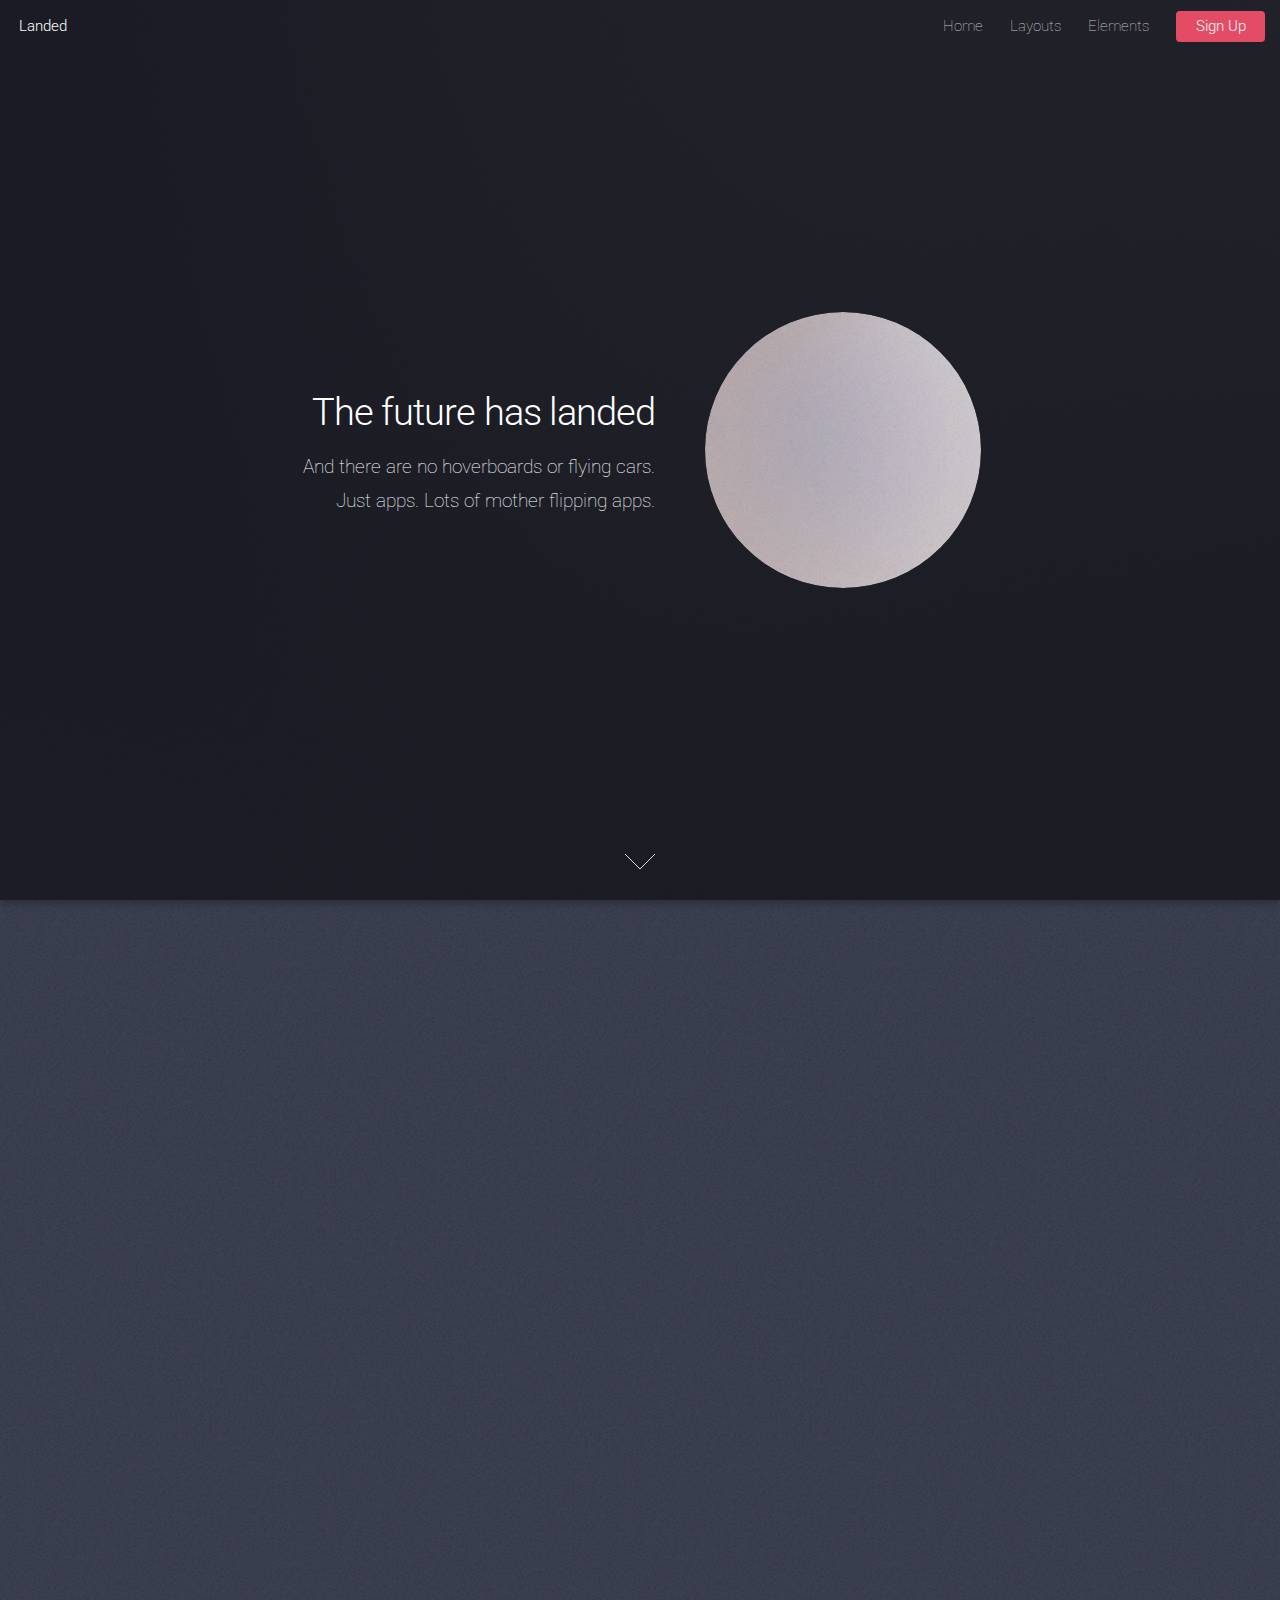
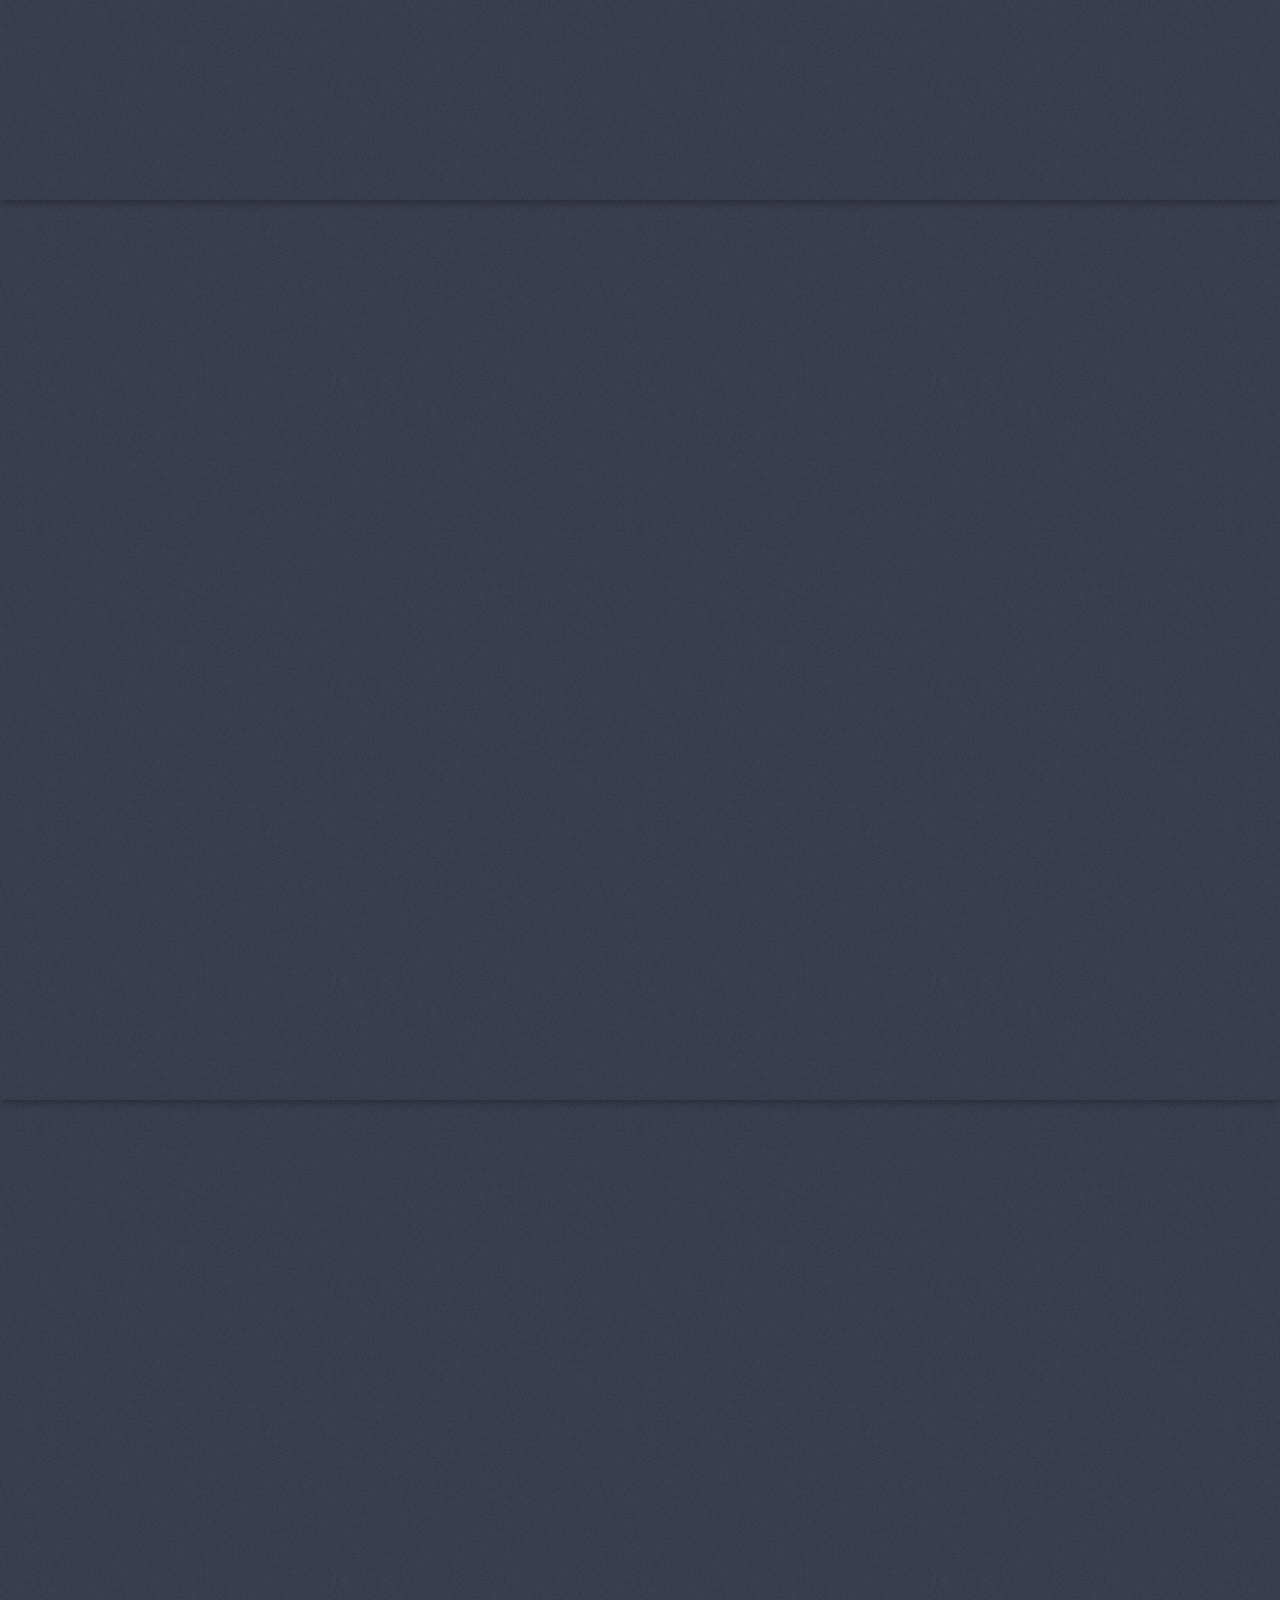
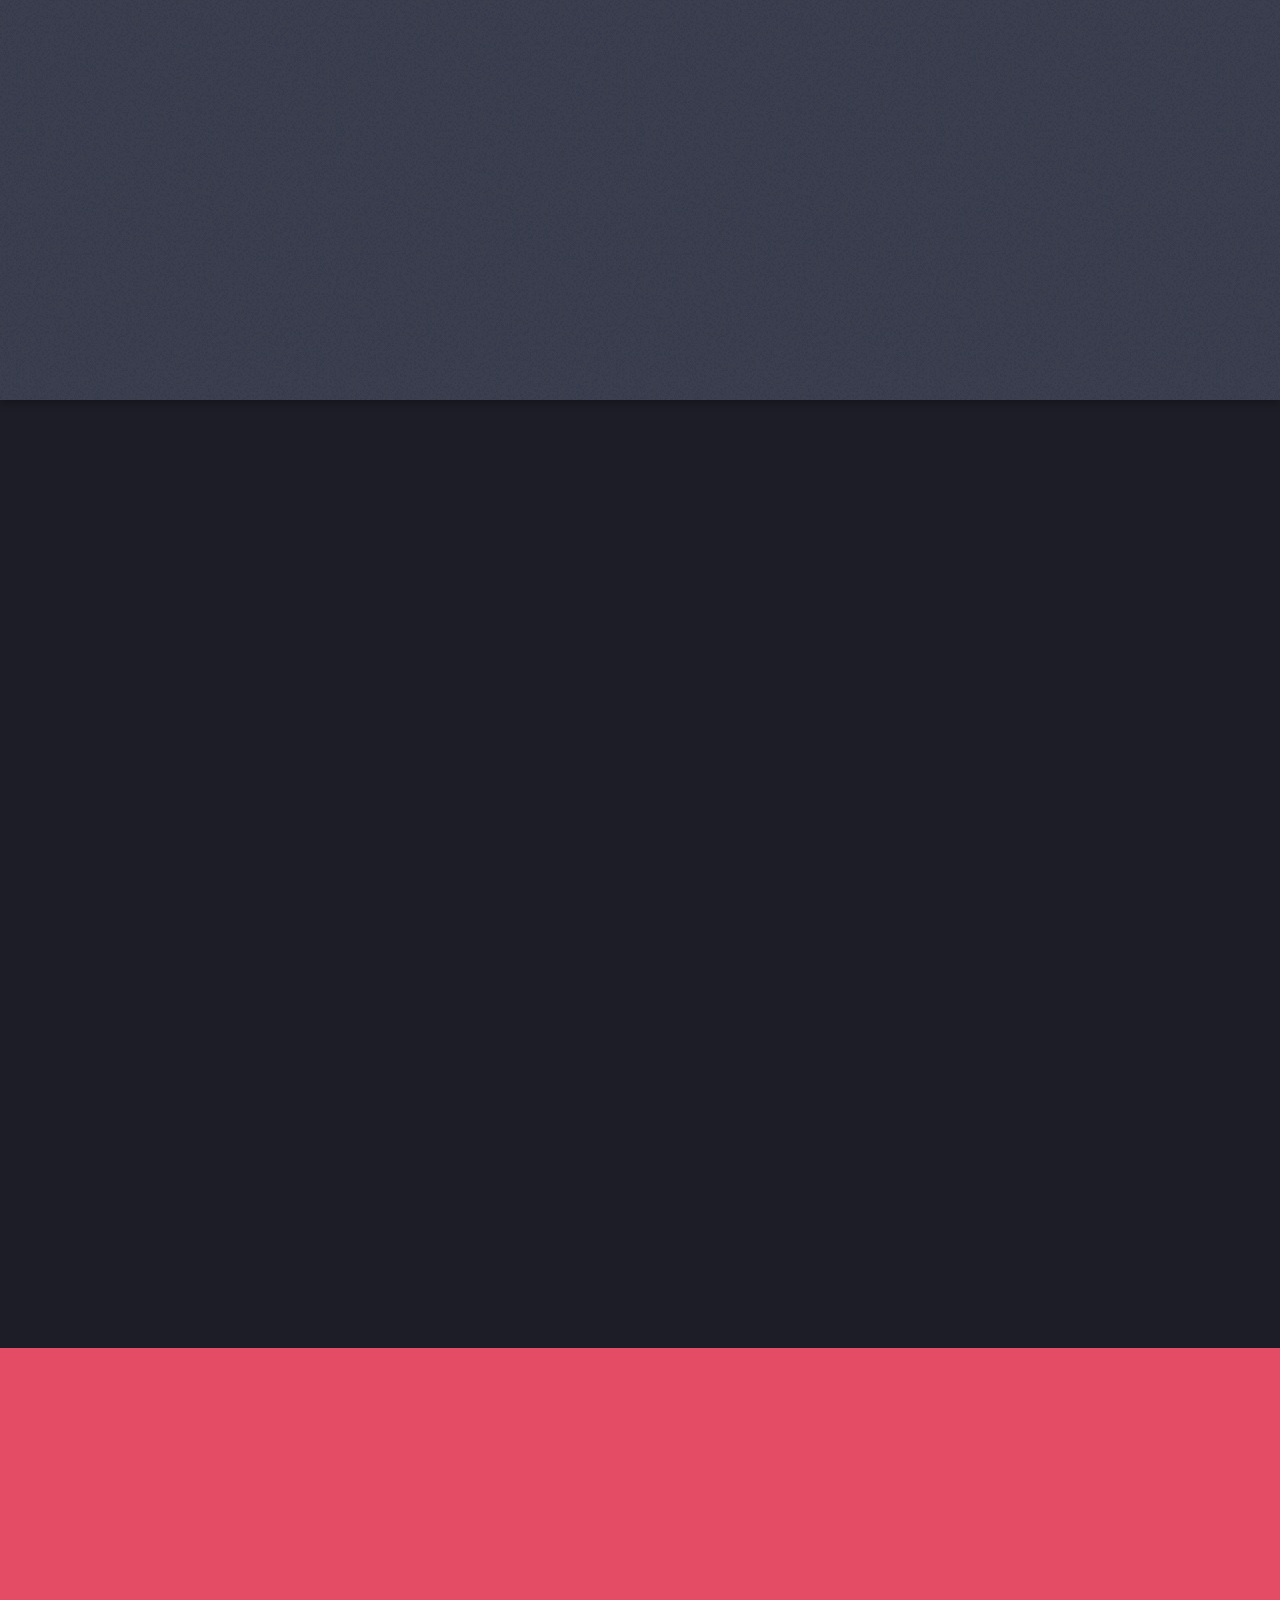
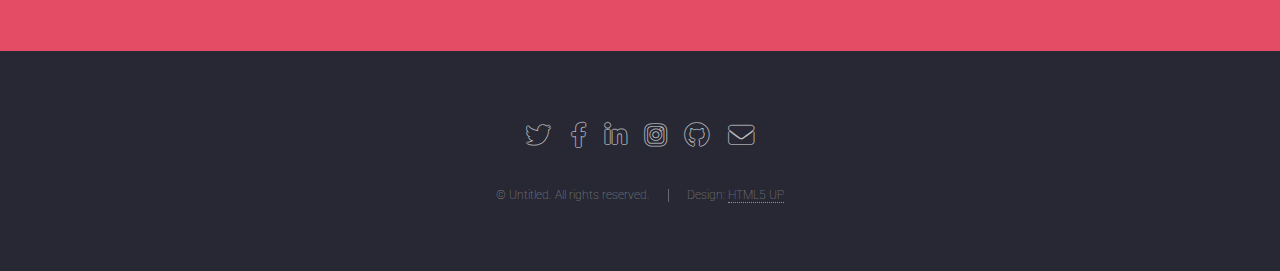
==== commit 103286dd: "Update" ====
--- a/index.html
+++ b/index.html
@@ -1,226 +1,213 @@
 <!DOCTYPE HTML>
 <!--
-	Massively by HTML5 UP
+	Landed by HTML5 UP
 	html5up.net | @ajlkn
 	Free for personal and commercial use under the CCA 3.0 license (html5up.net/license)
 -->
 <html>
 	<head>
-		<title>Massively by HTML5 UP</title>
+		<title>Landed by HTML5 UP</title>
 		<meta charset="utf-8" />
 		<meta name="viewport" content="width=device-width, initial-scale=1, user-scalable=no" />
 		<link rel="stylesheet" href="assets/css/main.css" />
 		<noscript><link rel="stylesheet" href="assets/css/noscript.css" /></noscript>
 	</head>
-	<body class="is-preload">
-
-		<!-- Wrapper -->
-			<div id="wrapper" class="fade-in">
-
-				<!-- Intro -->
-					<div id="intro">
-						<h1>
-							Hi there!<br />
-						</h1>
-						<p>I'm Setiel Olivarez and here are some of my works in my journey as a student game developer <a href="https://twitter.com/ajlkn">@ajlkn</a> for <a href="https://html5up.net">HTML5 UP</a><br />
-						and released for free under the <a href="https://html5up.net/license">Creative Commons license</a>.</p>
-						<ul class="actions">
-							<li><a href="#header" class="button icon solid solo fa-arrow-down scrolly">Continue</a></li>
-						</ul>
-					</div>
-
-				<!-- Header -->
-					<header id="header">
-						<a href="index.html" class="logo">Portfolio</a>
-					</header>
-
-				<!-- Nav -->
+	<body class="is-preload landing">
+		<div id="page-wrapper">
+
+			<!-- Header -->
+				<header id="header">
+					<h1 id="logo"><a href="index.html">Landed</a></h1>
 					<nav id="nav">
-						<ul class="links">
-							<li class="active"><a href="index.html">This is Massively</a></li>
-							<li><a href="generic.html">Generic Page</a></li>
-							<li><a href="elements.html">Elements Reference</a></li>
-						</ul>
-						<ul class="icons">
-							<li><a href="#" class="icon brands fa-twitter"><span class="label">Twitter</span></a></li>
-							<li><a href="#" class="icon brands fa-facebook-f"><span class="label">Facebook</span></a></li>
-							<li><a href="#" class="icon brands fa-instagram"><span class="label">Instagram</span></a></li>
-							<li><a href="#" class="icon brands fa-github"><span class="label">GitHub</span></a></li>
+						<ul>
+							<li><a href="index.html">Home</a></li>
+							<li>
+								<a href="#">Layouts</a>
+								<ul>
+									<li><a href="left-sidebar.html">Left Sidebar</a></li>
+									<li><a href="right-sidebar.html">Right Sidebar</a></li>
+									<li><a href="no-sidebar.html">No Sidebar</a></li>
+									<li>
+										<a href="#">Submenu</a>
+										<ul>
+											<li><a href="#">Option 1</a></li>
+											<li><a href="#">Option 2</a></li>
+											<li><a href="#">Option 3</a></li>
+											<li><a href="#">Option 4</a></li>
+										</ul>
+									</li>
+								</ul>
+							</li>
+							<li><a href="elements.html">Elements</a></li>
+							<li><a href="#" class="button primary">Sign Up</a></li>
 						</ul>
 					</nav>
-
-				<!-- Main -->
-					<div id="main">
-
-						<!-- Featured Post -->
-							<article class="post featured">
-								<header class="major">
-									<span class="date">April 25, 2017</span>
-									<h2><a href="#">And this is a<br />
-									massive headline</a></h2>
-									<p>Aenean ornare velit lacus varius enim ullamcorper proin aliquam<br />
-									facilisis ante sed etiam magna interdum congue. Lorem ipsum dolor<br />
-									amet nullam sed etiam veroeros.</p>
-								</header>
-								<a href="#" class="image main"><img src="images/pic01.jpg" alt="" /></a>
-								<ul class="actions special">
-									<li><a href="#" class="button large">Full Story</a></li>
-								</ul>
-							</article>
-
-						<!-- Posts -->
-							<section class="posts">
-								<article>
+				</header>
+
+			<!-- Banner -->
+				<section id="banner">
+					<div class="content">
+						<header>
+							<h2>The future has landed</h2>
+							<p>And there are no hoverboards or flying cars.<br />
+							Just apps. Lots of mother flipping apps.</p>
+						</header>
+						<span class="image"><img src="images/pic01.jpg" alt="" /></span>
+					</div>
+					<a href="#one" class="goto-next scrolly">Next</a>
+				</section>
+
+			<!-- One -->
+				<section id="one" class="spotlight style1 bottom">
+					<span class="image fit main"><img src="images/pic02.jpg" alt="" /></span>
+					<div class="content">
+						<div class="container">
+							<div class="row">
+								<div class="col-4 col-12-medium">
 									<header>
-										<span class="date">April 24, 2017</span>
-										<h2><a href="#">Sed magna<br />
-										ipsum faucibus</a></h2>
+										<h2>Odio faucibus ipsum integer consequat</h2>
+										<p>Nascetur eu nibh vestibulum amet gravida nascetur praesent</p>
 									</header>
-									<a href="#" class="image fit"><img src="images/pic02.jpg" alt="" /></a>
-									<p>Donec eget ex magna. Interdum et malesuada fames ac ante ipsum primis in faucibus. Pellentesque venenatis dolor imperdiet dolor mattis sagittis magna etiam.</p>
-									<ul class="actions special">
-										<li><a href="#" class="button">Full Story</a></li>
-									</ul>
-								</article>
-								<article>
-									<header>
-										<span class="date">April 22, 2017</span>
-										<h2><a href="#">Primis eget<br />
-										imperdiet lorem</a></h2>
-									</header>
-									<a href="#" class="image fit"><img src="images/pic03.jpg" alt="" /></a>
-									<p>Donec eget ex magna. Interdum et malesuada fames ac ante ipsum primis in faucibus. Pellentesque venenatis dolor imperdiet dolor mattis sagittis magna etiam.</p>
-									<ul class="actions special">
-										<li><a href="#" class="button">Full Story</a></li>
-									</ul>
-								</article>
-								<article>
-									<header>
-										<span class="date">April 18, 2017</span>
-										<h2><a href="#">Ante mattis<br />
-										interdum dolor</a></h2>
-									</header>
-									<a href="#" class="image fit"><img src="images/pic04.jpg" alt="" /></a>
-									<p>Donec eget ex magna. Interdum et malesuada fames ac ante ipsum primis in faucibus. Pellentesque venenatis dolor imperdiet dolor mattis sagittis magna etiam.</p>
-									<ul class="actions special">
-										<li><a href="#" class="button">Full Story</a></li>
-									</ul>
-								</article>
-								<article>
-									<header>
-										<span class="date">April 14, 2017</span>
-										<h2><a href="#">Tempus sed<br />
-										nulla imperdiet</a></h2>
-									</header>
-									<a href="#" class="image fit"><img src="images/pic05.jpg" alt="" /></a>
-									<p>Donec eget ex magna. Interdum et malesuada fames ac ante ipsum primis in faucibus. Pellentesque venenatis dolor imperdiet dolor mattis sagittis magna etiam.</p>
-									<ul class="actions special">
-										<li><a href="#" class="button">Full Story</a></li>
-									</ul>
-								</article>
-								<article>
-									<header>
-										<span class="date">April 11, 2017</span>
-										<h2><a href="#">Odio magna<br />
-										sed consectetur</a></h2>
-									</header>
-									<a href="#" class="image fit"><img src="images/pic06.jpg" alt="" /></a>
-									<p>Donec eget ex magna. Interdum et malesuada fames ac ante ipsum primis in faucibus. Pellentesque venenatis dolor imperdiet dolor mattis sagittis magna etiam.</p>
-									<ul class="actions special">
-										<li><a href="#" class="button">Full Story</a></li>
-									</ul>
-								</article>
-								<article>
-									<header>
-										<span class="date">April 7, 2017</span>
-										<h2><a href="#">Augue lorem<br />
-										primis vestibulum</a></h2>
-									</header>
-									<a href="#" class="image fit"><img src="images/pic07.jpg" alt="" /></a>
-									<p>Donec eget ex magna. Interdum et malesuada fames ac ante ipsum primis in faucibus. Pellentesque venenatis dolor imperdiet dolor mattis sagittis magna etiam.</p>
-									<ul class="actions special">
-										<li><a href="#" class="button">Full Story</a></li>
-									</ul>
-								</article>
-							</section>
-
-						<!-- Footer -->
-							<footer>
-								<div class="pagination">
-									<!--<a href="#" class="previous">Prev</a>-->
-									<a href="#" class="page active">1</a>
-									<a href="#" class="page">2</a>
-									<a href="#" class="page">3</a>
-									<span class="extra">&hellip;</span>
-									<a href="#" class="page">8</a>
-									<a href="#" class="page">9</a>
-									<a href="#" class="page">10</a>
-									<a href="#" class="next">Next</a>
 								</div>
-							</footer>
-
-					</div>
-
-				<!-- Footer -->
-					<footer id="footer">
-						<section>
-							<form method="post" action="#">
-								<div class="fields">
-									<div class="field">
-										<label for="name">Name</label>
-										<input type="text" name="name" id="name" />
-									</div>
-									<div class="field">
-										<label for="email">Email</label>
-										<input type="text" name="email" id="email" />
-									</div>
-									<div class="field">
-										<label for="message">Message</label>
-										<textarea name="message" id="message" rows="3"></textarea>
-									</div>
+								<div class="col-4 col-12-medium">
+									<p>Feugiat accumsan lorem eu ac lorem amet sed accumsan donec.
+									Blandit orci porttitor semper. Arcu phasellus tortor enim mi
+									nisi praesent dolor adipiscing. Integer mi sed nascetur cep aliquet
+									augue varius tempus lobortis porttitor accumsan consequat
+									adipiscing lorem dolor.</p>
 								</div>
-								<ul class="actions">
-									<li><input type="submit" value="Send Message" /></li>
-								</ul>
-							</form>
-						</section>
-						<section class="split contact">
-							<section class="alt">
-								<h3>Address</h3>
-								<p>1234 Somewhere Road #87257<br />
-								Nashville, TN 00000-0000</p>
-							</section>
-							<section>
-								<h3>Phone</h3>
-								<p><a href="#">(000) 000-0000</a></p>
-							</section>
-							<section>
-								<h3>Email</h3>
-								<p><a href="#">info@untitled.tld</a></p>
-							</section>
-							<section>
-								<h3>Social</h3>
-								<ul class="icons alt">
-									<li><a href="#" class="icon brands alt fa-twitter"><span class="label">Twitter</span></a></li>
-									<li><a href="#" class="icon brands alt fa-facebook-f"><span class="label">Facebook</span></a></li>
-									<li><a href="#" class="icon brands alt fa-instagram"><span class="label">Instagram</span></a></li>
-									<li><a href="#" class="icon brands alt fa-github"><span class="label">GitHub</span></a></li>
-								</ul>
-							</section>
-						</section>
-					</footer>
-
-				<!-- Copyright -->
-					<div id="copyright">
-						<ul><li>&copy; Untitled</li><li>Design: <a href="https://html5up.net">HTML5 UP</a></li></ul>
-					</div>
-
-			</div>
+								<div class="col-4 col-12-medium">
+									<p>Morbi enim nascetur et placerat lorem sed iaculis neque ante
+									adipiscing adipiscing metus massa. Blandit orci porttitor semper.
+									Arcu phasellus tortor enim mi mi nisi praesent adipiscing. Integer
+									mi sed nascetur cep aliquet augue varius tempus. Feugiat lorem
+									ipsum dolor nullam.</p>
+								</div>
+							</div>
+						</div>
+					</div>
+					<a href="#two" class="goto-next scrolly">Next</a>
+				</section>
+
+			<!-- Two -->
+				<section id="two" class="spotlight style2 right">
+					<span class="image fit main"><img src="images/pic03.jpg" alt="" /></span>
+					<div class="content">
+						<header>
+							<h2>Interdum amet non magna accumsan</h2>
+							<p>Nunc commodo accumsan eget id nisi eu col volutpat magna</p>
+						</header>
+						<p>Feugiat accumsan lorem eu ac lorem amet ac arcu phasellus tortor enim mi mi nisi praesent adipiscing. Integer mi sed nascetur cep aliquet augue varius tempus lobortis porttitor lorem et accumsan consequat adipiscing lorem.</p>
+						<ul class="actions">
+							<li><a href="#" class="button">Learn More</a></li>
+						</ul>
+					</div>
+					<a href="#three" class="goto-next scrolly">Next</a>
+				</section>
+
+			<!-- Three -->
+				<section id="three" class="spotlight style3 left">
+					<span class="image fit main bottom"><img src="images/pic04.jpg" alt="" /></span>
+					<div class="content">
+						<header>
+							<h2>Interdum felis blandit praesent sed augue</h2>
+							<p>Accumsan integer ultricies aliquam vel massa sapien phasellus</p>
+						</header>
+						<p>Feugiat accumsan lorem eu ac lorem amet ac arcu phasellus tortor enim mi mi nisi praesent adipiscing. Integer mi sed nascetur cep aliquet augue varius tempus lobortis porttitor lorem et accumsan consequat adipiscing lorem.</p>
+						<ul class="actions">
+							<li><a href="#" class="button">Learn More</a></li>
+						</ul>
+					</div>
+					<a href="#four" class="goto-next scrolly">Next</a>
+				</section>
+
+			<!-- Four -->
+				<section id="four" class="wrapper style1 special fade-up">
+					<div class="container">
+						<header class="major">
+							<h2>Accumsan sed tempus adipiscing blandit</h2>
+							<p>Iaculis ac volutpat vis non enim gravida nisi faucibus posuere arcu consequat</p>
+						</header>
+						<div class="box alt">
+							<div class="row gtr-uniform">
+								<section class="col-4 col-6-medium col-12-xsmall">
+									<span class="icon solid alt major fa-chart-area"></span>
+									<h3>Ipsum sed commodo</h3>
+									<p>Feugiat accumsan lorem eu ac lorem amet accumsan donec. Blandit orci porttitor.</p>
+								</section>
+								<section class="col-4 col-6-medium col-12-xsmall">
+									<span class="icon solid alt major fa-comment"></span>
+									<h3>Eleifend lorem ornare</h3>
+									<p>Feugiat accumsan lorem eu ac lorem amet accumsan donec. Blandit orci porttitor.</p>
+								</section>
+								<section class="col-4 col-6-medium col-12-xsmall">
+									<span class="icon solid alt major fa-flask"></span>
+									<h3>Cubilia cep lobortis</h3>
+									<p>Feugiat accumsan lorem eu ac lorem amet accumsan donec. Blandit orci porttitor.</p>
+								</section>
+								<section class="col-4 col-6-medium col-12-xsmall">
+									<span class="icon solid alt major fa-paper-plane"></span>
+									<h3>Non semper interdum</h3>
+									<p>Feugiat accumsan lorem eu ac lorem amet accumsan donec. Blandit orci porttitor.</p>
+								</section>
+								<section class="col-4 col-6-medium col-12-xsmall">
+									<span class="icon solid alt major fa-file"></span>
+									<h3>Odio laoreet accumsan</h3>
+									<p>Feugiat accumsan lorem eu ac lorem amet accumsan donec. Blandit orci porttitor.</p>
+								</section>
+								<section class="col-4 col-6-medium col-12-xsmall">
+									<span class="icon solid alt major fa-lock"></span>
+									<h3>Massa arcu accumsan</h3>
+									<p>Feugiat accumsan lorem eu ac lorem amet accumsan donec. Blandit orci porttitor.</p>
+								</section>
+							</div>
+						</div>
+						<footer class="major">
+							<ul class="actions special">
+								<li><a href="#" class="button">Magna sed feugiat</a></li>
+							</ul>
+						</footer>
+					</div>
+				</section>
+
+			<!-- Five -->
+				<section id="five" class="wrapper style2 special fade">
+					<div class="container">
+						<header>
+							<h2>Magna faucibus lorem diam</h2>
+							<p>Ante metus praesent faucibus ante integer id accumsan eleifend</p>
+						</header>
+						<form method="post" action="#" class="cta">
+							<div class="row gtr-uniform gtr-50">
+								<div class="col-8 col-12-xsmall"><input type="email" name="email" id="email" placeholder="Your Email Address" /></div>
+								<div class="col-4 col-12-xsmall"><input type="submit" value="Get Started" class="fit primary" /></div>
+							</div>
+						</form>
+					</div>
+				</section>
+
+			<!-- Footer -->
+				<footer id="footer">
+					<ul class="icons">
+						<li><a href="#" class="icon brands alt fa-twitter"><span class="label">Twitter</span></a></li>
+						<li><a href="#" class="icon brands alt fa-facebook-f"><span class="label">Facebook</span></a></li>
+						<li><a href="#" class="icon brands alt fa-linkedin-in"><span class="label">LinkedIn</span></a></li>
+						<li><a href="#" class="icon brands alt fa-instagram"><span class="label">Instagram</span></a></li>
+						<li><a href="#" class="icon brands alt fa-github"><span class="label">GitHub</span></a></li>
+						<li><a href="#" class="icon solid alt fa-envelope"><span class="label">Email</span></a></li>
+					</ul>
+					<ul class="copyright">
+						<li>&copy; Untitled. All rights reserved.</li><li>Design: <a href="http://html5up.net">HTML5 UP</a></li>
+					</ul>
+				</footer>
+
+		</div>
 
 		<!-- Scripts -->
 			<script src="assets/js/jquery.min.js"></script>
+			<script src="assets/js/jquery.scrolly.min.js"></script>
+			<script src="assets/js/jquery.dropotron.min.js"></script>
 			<script src="assets/js/jquery.scrollex.min.js"></script>
-			<script src="assets/js/jquery.scrolly.min.js"></script>
 			<script src="assets/js/browser.min.js"></script>
 			<script src="assets/js/breakpoints.min.js"></script>
 			<script src="assets/js/util.js"></script>
--- a/assets/css/main.css
+++ b/assets/css/main.css
@@ -1,8 +1,8 @@
-@import url(fontawesome-all.min.css);
-@import url("https://fonts.googleapis.com/css?family=Merriweather:300,700,300italic,700italic|Source+Sans+Pro:900");
+@import url("fontawesome-all.min.css");
+@import url("https://fonts.googleapis.com/css?family=Roboto:100,300,100italic,300italic");
 
 /*
-	Massively by HTML5 UP
+	Landed by HTML5 UP
 	html5up.net | @ajlkn
 	Free for personal and commercial use under the CCA 3.0 license (html5up.net/license)
 */
@@ -74,22 +74,6 @@
 
 /* Basic */
 
-	@-ms-viewport {
-		width: device-width;
-	}
-
-	body {
-		-ms-overflow-style: scrollbar;
-	}
-
-	@media screen and (max-width: 480px) {
-
-		html, body {
-			min-width: 320px;
-		}
-
-	}
-
 	html {
 		box-sizing: border-box;
 	}
@@ -98,229 +82,602 @@
 		box-sizing: inherit;
 	}
 
-	body {
-		background-color: #1e252d;
-	}
-
-		body.is-preload *, body.is-preload *:before, body.is-preload *:after {
+	html, body {
+		background: #1c1d26;
+	}
+
+	body.is-preload *, body.is-preload *:before, body.is-preload *:after {
+		-moz-animation: none !important;
+		-webkit-animation: none !important;
+		-ms-animation: none !important;
+		animation: none !important;
+		-moz-transition: none !important;
+		-webkit-transition: none !important;
+		-ms-transition: none !important;
+		transition: none !important;
+	}
+
+	body, input, select, textarea {
+		color: rgba(255, 255, 255, 0.75);
+		font-family: "Roboto", Helvetica, sans-serif;
+		font-size: 15pt;
+		font-weight: 100;
+		line-height: 1.75em;
+	}
+
+	a {
+		-moz-transition: border-color 0.2s ease-in-out, color 0.2s ease-in-out;
+		-webkit-transition: border-color 0.2s ease-in-out, color 0.2s ease-in-out;
+		-ms-transition: border-color 0.2s ease-in-out, color 0.2s ease-in-out;
+		transition: border-color 0.2s ease-in-out, color 0.2s ease-in-out;
+		border-bottom: dotted 1px;
+		color: #e44c65;
+		text-decoration: none;
+	}
+
+		a:hover {
+			color: #e44c65 !important;
+			border-bottom-color: transparent;
+		}
+
+	strong, b {
+		color: #ffffff;
+		font-weight: 300;
+	}
+
+	em, i {
+		font-style: italic;
+	}
+
+	p {
+		margin: 0 0 2em 0;
+	}
+
+	h1, h2, h3, h4, h5, h6 {
+		color: #ffffff;
+		font-weight: 300;
+		line-height: 1em;
+		margin: 0 0 1em 0;
+	}
+
+		h1 a, h2 a, h3 a, h4 a, h5 a, h6 a {
+			color: inherit;
+			border: 0;
+		}
+
+	h2 {
+		font-size: 2em;
+		line-height: 1.5em;
+		letter-spacing: -0.025em;
+	}
+
+	h3 {
+		font-size: 1.35em;
+		line-height: 1.5em;
+	}
+
+	h4 {
+		font-size: 1.1em;
+		line-height: 1.5em;
+	}
+
+	h5 {
+		font-size: 0.9em;
+		line-height: 1.5em;
+	}
+
+	h6 {
+		font-size: 0.7em;
+		line-height: 1.5em;
+	}
+
+	sub {
+		font-size: 0.8em;
+		position: relative;
+		top: 0.5em;
+	}
+
+	sup {
+		font-size: 0.8em;
+		position: relative;
+		top: -0.5em;
+	}
+
+	hr {
+		border: 0;
+		border-bottom: solid 1px rgba(255, 255, 255, 0.3);
+		margin: 3em 0;
+	}
+
+		hr.major {
+			margin: 4em 0;
+		}
+
+	blockquote {
+		border-left: solid 4px rgba(255, 255, 255, 0.3);
+		font-style: italic;
+		margin: 0 0 2em 0;
+		padding: 0.5em 0 0.5em 2em;
+	}
+
+	code {
+		background: rgba(255, 255, 255, 0.075);
+		border-radius: 4px;
+		font-family: "Courier New", monospace;
+		font-size: 0.9em;
+		margin: 0 0.25em;
+		padding: 0.25em 0.65em;
+	}
+
+	pre {
+		-webkit-overflow-scrolling: touch;
+		font-family: "Courier New", monospace;
+		font-size: 0.9em;
+		margin: 0 0 2em 0;
+	}
+
+		pre code {
+			display: block;
+			line-height: 1.75em;
+			padding: 1em 1.5em;
+			overflow-x: auto;
+		}
+
+	.align-left {
+		text-align: left;
+	}
+
+	.align-center {
+		text-align: center;
+	}
+
+	.align-right {
+		text-align: right;
+	}
+
+/* Loader */
+
+	@-moz-keyframes spinner-show {
+		0% {
+			opacity: 0;
+		}
+
+		100% {
+			opacity: 1;
+		}
+	}
+
+	@-webkit-keyframes spinner-show {
+		0% {
+			opacity: 0;
+		}
+
+		100% {
+			opacity: 1;
+		}
+	}
+
+	@-ms-keyframes spinner-show {
+		0% {
+			opacity: 0;
+		}
+
+		100% {
+			opacity: 1;
+		}
+	}
+
+	@keyframes spinner-show {
+		0% {
+			opacity: 0;
+		}
+
+		100% {
+			opacity: 1;
+		}
+	}
+
+	@-moz-keyframes spinner-hide {
+		0% {
+			color: rgba(255, 255, 255, 0.15);
+			z-index: 100001;
+			-moz-transform: scale(1) rotate(0deg);
+			-webkit-transform: scale(1) rotate(0deg);
+			-ms-transform: scale(1) rotate(0deg);
+			transform: scale(1) rotate(0deg);
+		}
+
+		99% {
+			color: #1c1d26;
+			z-index: 100001;
+			-moz-transform: scale(0.5) rotate(360deg);
+			-webkit-transform: scale(0.5) rotate(360deg);
+			-ms-transform: scale(0.5) rotate(360deg);
+			transform: scale(0.5) rotate(360deg);
+		}
+
+		100% {
+			color: #1c1d26;
+			z-index: -1;
+			-moz-transform: scale(0.5) rotate(360deg);
+			-webkit-transform: scale(0.5) rotate(360deg);
+			-ms-transform: scale(0.5) rotate(360deg);
+			transform: scale(0.5) rotate(360deg);
+		}
+	}
+
+	@-webkit-keyframes spinner-hide {
+		0% {
+			color: rgba(255, 255, 255, 0.15);
+			z-index: 100001;
+			-moz-transform: scale(1) rotate(0deg);
+			-webkit-transform: scale(1) rotate(0deg);
+			-ms-transform: scale(1) rotate(0deg);
+			transform: scale(1) rotate(0deg);
+		}
+
+		99% {
+			color: #1c1d26;
+			z-index: 100001;
+			-moz-transform: scale(0.5) rotate(360deg);
+			-webkit-transform: scale(0.5) rotate(360deg);
+			-ms-transform: scale(0.5) rotate(360deg);
+			transform: scale(0.5) rotate(360deg);
+		}
+
+		100% {
+			color: #1c1d26;
+			z-index: -1;
+			-moz-transform: scale(0.5) rotate(360deg);
+			-webkit-transform: scale(0.5) rotate(360deg);
+			-ms-transform: scale(0.5) rotate(360deg);
+			transform: scale(0.5) rotate(360deg);
+		}
+	}
+
+	@-ms-keyframes spinner-hide {
+		0% {
+			color: rgba(255, 255, 255, 0.15);
+			z-index: 100001;
+			-moz-transform: scale(1) rotate(0deg);
+			-webkit-transform: scale(1) rotate(0deg);
+			-ms-transform: scale(1) rotate(0deg);
+			transform: scale(1) rotate(0deg);
+		}
+
+		99% {
+			color: #1c1d26;
+			z-index: 100001;
+			-moz-transform: scale(0.5) rotate(360deg);
+			-webkit-transform: scale(0.5) rotate(360deg);
+			-ms-transform: scale(0.5) rotate(360deg);
+			transform: scale(0.5) rotate(360deg);
+		}
+
+		100% {
+			color: #1c1d26;
+			z-index: -1;
+			-moz-transform: scale(0.5) rotate(360deg);
+			-webkit-transform: scale(0.5) rotate(360deg);
+			-ms-transform: scale(0.5) rotate(360deg);
+			transform: scale(0.5) rotate(360deg);
+		}
+	}
+
+	@keyframes spinner-hide {
+		0% {
+			color: rgba(255, 255, 255, 0.15);
+			z-index: 100001;
+			-moz-transform: scale(1) rotate(0deg);
+			-webkit-transform: scale(1) rotate(0deg);
+			-ms-transform: scale(1) rotate(0deg);
+			transform: scale(1) rotate(0deg);
+		}
+
+		99% {
+			color: #1c1d26;
+			z-index: 100001;
+			-moz-transform: scale(0.5) rotate(360deg);
+			-webkit-transform: scale(0.5) rotate(360deg);
+			-ms-transform: scale(0.5) rotate(360deg);
+			transform: scale(0.5) rotate(360deg);
+		}
+
+		100% {
+			color: #1c1d26;
+			z-index: -1;
+			-moz-transform: scale(0.5) rotate(360deg);
+			-webkit-transform: scale(0.5) rotate(360deg);
+			-ms-transform: scale(0.5) rotate(360deg);
+			transform: scale(0.5) rotate(360deg);
+		}
+	}
+
+	@-moz-keyframes spinner-rotate {
+		0% {
+			-moz-transform: scale(1) rotate(0deg);
+			-webkit-transform: scale(1) rotate(0deg);
+			-ms-transform: scale(1) rotate(0deg);
+			transform: scale(1) rotate(0deg);
+		}
+
+		100% {
+			-moz-transform: scale(1) rotate(360deg);
+			-webkit-transform: scale(1) rotate(360deg);
+			-ms-transform: scale(1) rotate(360deg);
+			transform: scale(1) rotate(360deg);
+		}
+	}
+
+	@-webkit-keyframes spinner-rotate {
+		0% {
+			-moz-transform: scale(1) rotate(0deg);
+			-webkit-transform: scale(1) rotate(0deg);
+			-ms-transform: scale(1) rotate(0deg);
+			transform: scale(1) rotate(0deg);
+		}
+
+		100% {
+			-moz-transform: scale(1) rotate(360deg);
+			-webkit-transform: scale(1) rotate(360deg);
+			-ms-transform: scale(1) rotate(360deg);
+			transform: scale(1) rotate(360deg);
+		}
+	}
+
+	@-ms-keyframes spinner-rotate {
+		0% {
+			-moz-transform: scale(1) rotate(0deg);
+			-webkit-transform: scale(1) rotate(0deg);
+			-ms-transform: scale(1) rotate(0deg);
+			transform: scale(1) rotate(0deg);
+		}
+
+		100% {
+			-moz-transform: scale(1) rotate(360deg);
+			-webkit-transform: scale(1) rotate(360deg);
+			-ms-transform: scale(1) rotate(360deg);
+			transform: scale(1) rotate(360deg);
+		}
+	}
+
+	@keyframes spinner-rotate {
+		0% {
+			-moz-transform: scale(1) rotate(0deg);
+			-webkit-transform: scale(1) rotate(0deg);
+			-ms-transform: scale(1) rotate(0deg);
+			transform: scale(1) rotate(0deg);
+		}
+
+		100% {
+			-moz-transform: scale(1) rotate(360deg);
+			-webkit-transform: scale(1) rotate(360deg);
+			-ms-transform: scale(1) rotate(360deg);
+			transform: scale(1) rotate(360deg);
+		}
+	}
+
+	@-moz-keyframes overlay-hide {
+		0% {
+			opacity: 1;
+			z-index: 100000;
+		}
+
+		15% {
+			opacity: 1;
+			z-index: 100000;
+		}
+
+		99% {
+			opacity: 0;
+			z-index: 100000;
+		}
+
+		100% {
+			opacity: 0;
+			z-index: -1;
+		}
+	}
+
+	@-webkit-keyframes overlay-hide {
+		0% {
+			opacity: 1;
+			z-index: 100000;
+		}
+
+		15% {
+			opacity: 1;
+			z-index: 100000;
+		}
+
+		99% {
+			opacity: 0;
+			z-index: 100000;
+		}
+
+		100% {
+			opacity: 0;
+			z-index: -1;
+		}
+	}
+
+	@-ms-keyframes overlay-hide {
+		0% {
+			opacity: 1;
+			z-index: 100000;
+		}
+
+		15% {
+			opacity: 1;
+			z-index: 100000;
+		}
+
+		99% {
+			opacity: 0;
+			z-index: 100000;
+		}
+
+		100% {
+			opacity: 0;
+			z-index: -1;
+		}
+	}
+
+	@keyframes overlay-hide {
+		0% {
+			opacity: 1;
+			z-index: 100000;
+		}
+
+		15% {
+			opacity: 1;
+			z-index: 100000;
+		}
+
+		99% {
+			opacity: 0;
+			z-index: 100000;
+		}
+
+		100% {
+			opacity: 0;
+			z-index: -1;
+		}
+	}
+
+	body.landing {
+		text-decoration: none;
+	}
+
+		body.landing:before {
+			-moz-osx-font-smoothing: grayscale;
+			-webkit-font-smoothing: antialiased;
+			display: inline-block;
+			font-style: normal;
+			font-variant: normal;
+			text-rendering: auto;
+			line-height: 1;
+			text-transform: none !important;
+			font-family: 'Font Awesome 5 Free';
+			font-weight: 900;
+		}
+
+		body.landing:before {
+			-moz-animation: spinner-show 1.5s 1 0.25s ease forwards, spinner-hide 0.25s ease-in-out forwards !important;
+			-webkit-animation: spinner-show 1.5s 1 0.25s ease forwards, spinner-hide 0.25s ease-in-out forwards !important;
+			-ms-animation: spinner-show 1.5s 1 0.25s ease forwards, spinner-hide 0.25s ease-in-out forwards !important;
+			animation: spinner-show 1.5s 1 0.25s ease forwards, spinner-hide 0.25s ease-in-out forwards !important;
+			-moz-transform-origin: 50% 50%;
+			-webkit-transform-origin: 50% 50%;
+			-ms-transform-origin: 50% 50%;
+			transform-origin: 50% 50%;
+			color: rgba(255, 255, 255, 0.15);
+			content: '\f1ce';
+			cursor: default;
+			display: block;
+			font-size: 2em;
+			height: 2em;
+			left: 50%;
+			line-height: 2em;
+			margin: -1em 0 0 -1em;
+			opacity: 0;
+			position: fixed;
+			text-align: center;
+			top: 50%;
+			width: 2em;
+			z-index: -1;
+		}
+
+		body.landing:after {
+			-moz-animation: overlay-hide 1.5s ease-in forwards !important;
+			-webkit-animation: overlay-hide 1.5s ease-in forwards !important;
+			-ms-animation: overlay-hide 1.5s ease-in forwards !important;
+			animation: overlay-hide 1.5s ease-in forwards !important;
+			background: #1c1d26;
+			content: '';
+			display: block;
+			height: 100%;
+			left: 0;
+			opacity: 0;
+			position: fixed;
+			top: 0;
+			width: 100%;
+			z-index: -1;
+		}
+
+		body.landing.is-preload:before {
+			-moz-animation: spinner-show 1.5s 1 0.25s ease forwards, spinner-rotate 0.75s infinite linear !important;
+			-webkit-animation: spinner-show 1.5s 1 0.25s ease forwards, spinner-rotate 0.75s infinite linear !important;
+			-ms-animation: spinner-show 1.5s 1 0.25s ease forwards, spinner-rotate 0.75s infinite linear !important;
+			animation: spinner-show 1.5s 1 0.25s ease forwards, spinner-rotate 0.75s infinite linear !important;
+			z-index: 100001;
+		}
+
+		body.landing.is-preload:after {
 			-moz-animation: none !important;
 			-webkit-animation: none !important;
 			-ms-animation: none !important;
 			animation: none !important;
-			-moz-transition: none !important;
-			-webkit-transition: none !important;
-			-ms-transition: none !important;
-			transition: none !important;
-		}
-
-/* Type */
-
-	html {
-		font-size: 16pt;
-	}
-
-		@media screen and (max-width: 1680px) {
-
-			html {
-				font-size: 12pt;
-			}
-
+			opacity: 1;
+			z-index: 100000;
+		}
+
+	@media (-webkit-min-device-pixel-ratio: 2) {
+
+		body.landing:before {
+			line-height: 2.025em;
+		}
+
+	}
+
+/* Container */
+
+	.container {
+		margin: 0 auto;
+		max-width: calc(100% - 4em);
+		width: 70em;
+	}
+
+		.container.xsmall {
+			width: 17.5em;
+		}
+
+		.container.small {
+			width: 35em;
+		}
+
+		.container.medium {
+			width: 52.5em;
+		}
+
+		.container.large {
+			width: 87.5em;
+		}
+
+		.container.xlarge {
+			width: 105em;
+		}
+
+		.container.max {
+			width: 100%;
 		}
 
 		@media screen and (max-width: 1280px) {
 
-			html {
-				font-size: 11pt;
-			}
-
-		}
-
-		@media screen and (max-width: 360px) {
-
-			html {
-				font-size: 10pt;
-			}
-
-		}
-
-	body {
-		color: #212931;
-	}
-
-	body, input, select, textarea {
-		font-family: "Merriweather", Georgia, serif;
-		font-weight: 300;
-		font-size: 1rem;
-		line-height: 2.375;
-	}
-
-	a {
-		-moz-transition: color 0.2s ease-in-out, background-color 0.2s ease-in-out, border-color 0.2s ease-in-out, box-shadow 0.2s ease-in-out;
-		-webkit-transition: color 0.2s ease-in-out, background-color 0.2s ease-in-out, border-color 0.2s ease-in-out, box-shadow 0.2s ease-in-out;
-		-ms-transition: color 0.2s ease-in-out, background-color 0.2s ease-in-out, border-color 0.2s ease-in-out, box-shadow 0.2s ease-in-out;
-		transition: color 0.2s ease-in-out, background-color 0.2s ease-in-out, border-color 0.2s ease-in-out, box-shadow 0.2s ease-in-out;
-		border-bottom: dotted 1px;
-		text-decoration: none;
-	}
-
-		a:hover {
-			border-bottom-color: transparent;
-		}
-
-	strong, b {
-		font-weight: 600;
-	}
-
-	em, i {
-		font-style: italic;
-	}
-
-	p {
-		text-align: justify;
-		margin: 0 0 2rem 0;
-	}
-
-	h1, h2, h3, h4, h5, h6 {
-		font-family: "Source Sans Pro", Helvetica, sans-serif;
-		font-weight: 900;
-		line-height: 1.5;
-		letter-spacing: 0.075em;
-		text-transform: uppercase;
-		margin: 0 0 1rem 0;
-	}
-
-		h1 a, h2 a, h3 a, h4 a, h5 a, h6 a {
-			border-bottom: 0;
-			color: inherit;
-			text-decoration: none;
-		}
-
-	h1 {
-		font-size: 4rem;
-		line-height: 1.1;
-		margin: 0 0 2rem 0;
-	}
-
-	h2 {
-		font-size: 1.75rem;
-		line-height: 1.3;
-		margin: 0 0 1.5rem 0;
-	}
-
-	h3 {
-		font-size: 1.25rem;
-		margin: 0 0 1.5rem 0;
-	}
-
-	h4 {
-		font-size: 1rem;
-	}
-
-	h5 {
-		font-size: 0.9rem;
-	}
-
-	h6 {
-		font-size: 0.8rem;
-	}
-
-	sub {
-		font-size: 0.8rem;
-		position: relative;
-		top: 0.5rem;
-	}
-
-	sup {
-		font-size: 0.8rem;
-		position: relative;
-		top: -0.5rem;
-	}
-
-	blockquote {
-		border-left: solid 4px;
-		font-style: italic;
-		margin: 0 0 2rem 0;
-		padding: 0.5rem 0 0.5rem 2rem;
-	}
-
-	code {
-		border: solid 2px;
-		font-family: "Courier New", monospace;
-		font-size: 0.9rem;
-		margin: 0 0.25rem;
-		padding: 0.25rem 0.65rem;
-	}
-
-	pre {
-		-webkit-overflow-scrolling: touch;
-		font-family: "Courier New", monospace;
-		font-size: 0.9rem;
-		margin: 0 0 2rem 0;
-	}
-
-		pre code {
-			display: block;
-			line-height: 1.75;
-			padding: 1rem 1.5rem;
-			overflow-x: auto;
-		}
-
-	hr {
-		border: 0;
-		border-bottom: solid 2px;
-		margin: 3rem 0;
-	}
-
-		hr.major {
-			margin: 5rem 0;
-		}
-
-	.align-left {
-		text-align: left;
-	}
-
-	.align-center {
-		text-align: center;
-	}
-
-	.align-right {
-		text-align: right;
-	}
-
-	input, select, textarea {
-		color: #212931;
-	}
-
-	a {
-		color: #212931;
-		border-bottom-color: rgba(33, 41, 49, 0.5);
-	}
-
-		a:hover {
-			border-bottom-color: transparent;
-			color: #18bfef !important;
-		}
-
-	strong, b {
-		color: #212931;
-	}
-
-	h1, h2, h3, h4, h5, h6 {
-		color: #212931;
-	}
-
-	blockquote {
-		border-left-color: #eeeeee;
-	}
-
-	code {
-		background: rgba(220, 220, 220, 0.25);
-		border-color: #eeeeee;
-	}
-
-	hr {
-		border-bottom-color: #eeeeee;
-	}
+			.container {
+				width: 90%;
+				max-width: 100%;
+			}
+
+		}
+
+		@media screen and (max-width: 980px) {
+
+			.container {
+				width: 100% !important;
+			}
+
+		}
 
 /* Row */
 
@@ -465,104 +822,104 @@
 
 		.row.gtr-0 {
 			margin-top: 0;
-			margin-left: 0rem;
+			margin-left: 0em;
 		}
 
 			.row.gtr-0 > * {
-				padding: 0 0 0 0rem;
+				padding: 0 0 0 0em;
 			}
 
 			.row.gtr-0.gtr-uniform {
-				margin-top: 0rem;
+				margin-top: 0em;
 			}
 
 				.row.gtr-0.gtr-uniform > * {
-					padding-top: 0rem;
+					padding-top: 0em;
 				}
 
 		.row.gtr-25 {
 			margin-top: 0;
-			margin-left: -0.375rem;
+			margin-left: -0.625em;
 		}
 
 			.row.gtr-25 > * {
-				padding: 0 0 0 0.375rem;
+				padding: 0 0 0 0.625em;
 			}
 
 			.row.gtr-25.gtr-uniform {
-				margin-top: -0.375rem;
+				margin-top: -0.625em;
 			}
 
 				.row.gtr-25.gtr-uniform > * {
-					padding-top: 0.375rem;
+					padding-top: 0.625em;
 				}
 
 		.row.gtr-50 {
 			margin-top: 0;
-			margin-left: -0.75rem;
+			margin-left: -1.25em;
 		}
 
 			.row.gtr-50 > * {
-				padding: 0 0 0 0.75rem;
+				padding: 0 0 0 1.25em;
 			}
 
 			.row.gtr-50.gtr-uniform {
-				margin-top: -0.75rem;
+				margin-top: -1.25em;
 			}
 
 				.row.gtr-50.gtr-uniform > * {
-					padding-top: 0.75rem;
+					padding-top: 1.25em;
 				}
 
 		.row {
 			margin-top: 0;
-			margin-left: -1.5rem;
+			margin-left: -2.5em;
 		}
 
 			.row > * {
-				padding: 0 0 0 1.5rem;
+				padding: 0 0 0 2.5em;
 			}
 
 			.row.gtr-uniform {
-				margin-top: -1.5rem;
+				margin-top: -2.5em;
 			}
 
 				.row.gtr-uniform > * {
-					padding-top: 1.5rem;
+					padding-top: 2.5em;
 				}
 
 		.row.gtr-150 {
 			margin-top: 0;
-			margin-left: -2.25rem;
+			margin-left: -3.75em;
 		}
 
 			.row.gtr-150 > * {
-				padding: 0 0 0 2.25rem;
+				padding: 0 0 0 3.75em;
 			}
 
 			.row.gtr-150.gtr-uniform {
-				margin-top: -2.25rem;
+				margin-top: -3.75em;
 			}
 
 				.row.gtr-150.gtr-uniform > * {
-					padding-top: 2.25rem;
+					padding-top: 3.75em;
 				}
 
 		.row.gtr-200 {
 			margin-top: 0;
-			margin-left: -3rem;
+			margin-left: -5em;
 		}
 
 			.row.gtr-200 > * {
-				padding: 0 0 0 3rem;
+				padding: 0 0 0 5em;
 			}
 
 			.row.gtr-200.gtr-uniform {
-				margin-top: -3rem;
+				margin-top: -5em;
 			}
 
 				.row.gtr-200.gtr-uniform > * {
-					padding-top: 3rem;
+					padding-top: 5em;
 				}
 
 		@media screen and (max-width: 1680px) {
@@ -708,104 +1065,104 @@
 
 				.row.gtr-0 {
 					margin-top: 0;
-					margin-left: 0rem;
+					margin-left: 0em;
 				}
 
 					.row.gtr-0 > * {
-						padding: 0 0 0 0rem;
+						padding: 0 0 0 0em;
 					}
 
 					.row.gtr-0.gtr-uniform {
-						margin-top: 0rem;
+						margin-top: 0em;
 					}
 
 						.row.gtr-0.gtr-uniform > * {
-							padding-top: 0rem;
+							padding-top: 0em;
 						}
 
 				.row.gtr-25 {
 					margin-top: 0;
-					margin-left: -0.375rem;
+					margin-left: -0.625em;
 				}
 
 					.row.gtr-25 > * {
-						padding: 0 0 0 0.375rem;
+						padding: 0 0 0 0.625em;
 					}
 
 					.row.gtr-25.gtr-uniform {
-						margin-top: -0.375rem;
+						margin-top: -0.625em;
 					}
 
 						.row.gtr-25.gtr-uniform > * {
-							padding-top: 0.375rem;
+							padding-top: 0.625em;
 						}
 
 				.row.gtr-50 {
 					margin-top: 0;
-					margin-left: -0.75rem;
+					margin-left: -1.25em;
 				}
 
 					.row.gtr-50 > * {
-						padding: 0 0 0 0.75rem;
+						padding: 0 0 0 1.25em;
 					}
 
 					.row.gtr-50.gtr-uniform {
-						margin-top: -0.75rem;
+						margin-top: -1.25em;
 					}
 
 						.row.gtr-50.gtr-uniform > * {
-							padding-top: 0.75rem;
+							padding-top: 1.25em;
 						}
 
 				.row {
 					margin-top: 0;
-					margin-left: -1.5rem;
+					margin-left: -2.5em;
 				}
 
 					.row > * {
-						padding: 0 0 0 1.5rem;
+						padding: 0 0 0 2.5em;
 					}
 
 					.row.gtr-uniform {
-						margin-top: -1.5rem;
+						margin-top: -2.5em;
 					}
 
 						.row.gtr-uniform > * {
-							padding-top: 1.5rem;
+							padding-top: 2.5em;
 						}
 
 				.row.gtr-150 {
 					margin-top: 0;
-					margin-left: -2.25rem;
+					margin-left: -3.75em;
 				}
 
 					.row.gtr-150 > * {
-						padding: 0 0 0 2.25rem;
+						padding: 0 0 0 3.75em;
 					}
 
 					.row.gtr-150.gtr-uniform {
-						margin-top: -2.25rem;
+						margin-top: -3.75em;
 					}
 
 						.row.gtr-150.gtr-uniform > * {
-							padding-top: 2.25rem;
+							padding-top: 3.75em;
 						}
 
 				.row.gtr-200 {
 					margin-top: 0;
-					margin-left: -3rem;
+					margin-left: -5em;
 				}
 
 					.row.gtr-200 > * {
-						padding: 0 0 0 3rem;
+						padding: 0 0 0 5em;
 					}
 
 					.row.gtr-200.gtr-uniform {
-						margin-top: -3rem;
+						margin-top: -5em;
 					}
 
 						.row.gtr-200.gtr-uniform > * {
-							padding-top: 3rem;
+							padding-top: 5em;
 						}
 
 		}
@@ -953,104 +1310,104 @@
 
 				.row.gtr-0 {
 					margin-top: 0;
-					margin-left: 0rem;
+					margin-left: 0em;
 				}
 
 					.row.gtr-0 > * {
-						padding: 0 0 0 0rem;
+						padding: 0 0 0 0em;
 					}
 
 					.row.gtr-0.gtr-uniform {
-						margin-top: 0rem;
+						margin-top: 0em;
 					}
 
 						.row.gtr-0.gtr-uniform > * {
-							padding-top: 0rem;
+							padding-top: 0em;
 						}
 
 				.row.gtr-25 {
 					margin-top: 0;
-					margin-left: -0.375rem;
+					margin-left: -0.625em;
 				}
 
 					.row.gtr-25 > * {
-						padding: 0 0 0 0.375rem;
+						padding: 0 0 0 0.625em;
 					}
 
 					.row.gtr-25.gtr-uniform {
-						margin-top: -0.375rem;
+						margin-top: -0.625em;
 					}
 
 						.row.gtr-25.gtr-uniform > * {
-							padding-top: 0.375rem;
+							padding-top: 0.625em;
 						}
 
 				.row.gtr-50 {
 					margin-top: 0;
-					margin-left: -0.75rem;
+					margin-left: -1.25em;
 				}
 
 					.row.gtr-50 > * {
-						padding: 0 0 0 0.75rem;
+						padding: 0 0 0 1.25em;
 					}
 
 					.row.gtr-50.gtr-uniform {
-						margin-top: -0.75rem;
+						margin-top: -1.25em;
 					}
 
 						.row.gtr-50.gtr-uniform > * {
-							padding-top: 0.75rem;
+							padding-top: 1.25em;
 						}
 
 				.row {
 					margin-top: 0;
-					margin-left: -1.5rem;
+					margin-left: -2.5em;
 				}
 
 					.row > * {
-						padding: 0 0 0 1.5rem;
+						padding: 0 0 0 2.5em;
 					}
 
 					.row.gtr-uniform {
-						margin-top: -1.5rem;
+						margin-top: -2.5em;
 					}
 
 						.row.gtr-uniform > * {
-							padding-top: 1.5rem;
+							padding-top: 2.5em;
 						}
 
 				.row.gtr-150 {
 					margin-top: 0;
-					margin-left: -2.25rem;
+					margin-left: -3.75em;
 				}
 
 					.row.gtr-150 > * {
-						padding: 0 0 0 2.25rem;
+						padding: 0 0 0 3.75em;
 					}
 
 					.row.gtr-150.gtr-uniform {
-						margin-top: -2.25rem;
+						margin-top: -3.75em;
 					}
 
 						.row.gtr-150.gtr-uniform > * {
-							padding-top: 2.25rem;
+							padding-top: 3.75em;
 						}
 
 				.row.gtr-200 {
 					margin-top: 0;
-					margin-left: -3rem;
+					margin-left: -5em;
 				}
 
 					.row.gtr-200 > * {
-						padding: 0 0 0 3rem;
+						padding: 0 0 0 5em;
 					}
 
 					.row.gtr-200.gtr-uniform {
-						margin-top: -3rem;
+						margin-top: -5em;
 					}
 
 						.row.gtr-200.gtr-uniform > * {
-							padding-top: 3rem;
+							padding-top: 5em;
 						}
 
 		}
@@ -1198,104 +1555,104 @@
 
 				.row.gtr-0 {
 					margin-top: 0;
-					margin-left: 0rem;
+					margin-left: 0em;
 				}
 
 					.row.gtr-0 > * {
-						padding: 0 0 0 0rem;
+						padding: 0 0 0 0em;
 					}
 
 					.row.gtr-0.gtr-uniform {
-						margin-top: 0rem;
+						margin-top: 0em;
 					}
 
 						.row.gtr-0.gtr-uniform > * {
-							padding-top: 0rem;
+							padding-top: 0em;
 						}
 
 				.row.gtr-25 {
 					margin-top: 0;
-					margin-left: -0.375rem;
+					margin-left: -0.625em;
 				}
 
 					.row.gtr-25 > * {
-						padding: 0 0 0 0.375rem;
+						padding: 0 0 0 0.625em;
 					}
 
 					.row.gtr-25.gtr-uniform {
-						margin-top: -0.375rem;
+						margin-top: -0.625em;
 					}
 
 						.row.gtr-25.gtr-uniform > * {
-							padding-top: 0.375rem;
+							padding-top: 0.625em;
 						}
 
 				.row.gtr-50 {
 					margin-top: 0;
-					margin-left: -0.75rem;
+					margin-left: -1.25em;
 				}
 
 					.row.gtr-50 > * {
-						padding: 0 0 0 0.75rem;
+						padding: 0 0 0 1.25em;
 					}
 
 					.row.gtr-50.gtr-uniform {
-						margin-top: -0.75rem;
+						margin-top: -1.25em;
 					}
 
 						.row.gtr-50.gtr-uniform > * {
-							padding-top: 0.75rem;
+							padding-top: 1.25em;
 						}
 
 				.row {
 					margin-top: 0;
-					margin-left: -1.5rem;
+					margin-left: -2.5em;
 				}
 
 					.row > * {
-						padding: 0 0 0 1.5rem;
+						padding: 0 0 0 2.5em;
 					}
 
 					.row.gtr-uniform {
-						margin-top: -1.5rem;
+						margin-top: -2.5em;
 					}
 
 						.row.gtr-uniform > * {
-							padding-top: 1.5rem;
+							padding-top: 2.5em;
 						}
 
 				.row.gtr-150 {
 					margin-top: 0;
-					margin-left: -2.25rem;
+					margin-left: -3.75em;
 				}
 
 					.row.gtr-150 > * {
-						padding: 0 0 0 2.25rem;
+						padding: 0 0 0 3.75em;
 					}
 
 					.row.gtr-150.gtr-uniform {
-						margin-top: -2.25rem;
+						margin-top: -3.75em;
 					}
 
 						.row.gtr-150.gtr-uniform > * {
-							padding-top: 2.25rem;
+							padding-top: 3.75em;
 						}
 
 				.row.gtr-200 {
 					margin-top: 0;
-					margin-left: -3rem;
+					margin-left: -5em;
 				}
 
 					.row.gtr-200 > * {
-						padding: 0 0 0 3rem;
+						padding: 0 0 0 5em;
 					}
 
 					.row.gtr-200.gtr-uniform {
-						margin-top: -3rem;
+						margin-top: -5em;
 					}
 
 						.row.gtr-200.gtr-uniform > * {
-							padding-top: 3rem;
+							padding-top: 5em;
 						}
 
 		}
@@ -1443,104 +1800,104 @@
 
 				.row.gtr-0 {
 					margin-top: 0;
-					margin-left: 0rem;
+					margin-left: 0em;
 				}
 
 					.row.gtr-0 > * {
-						padding: 0 0 0 0rem;
+						padding: 0 0 0 0em;
 					}
 
 					.row.gtr-0.gtr-uniform {
-						margin-top: 0rem;
+						margin-top: 0em;
 					}
 
 						.row.gtr-0.gtr-uniform > * {
-							padding-top: 0rem;
+							padding-top: 0em;
 						}
 
 				.row.gtr-25 {
 					margin-top: 0;
-					margin-left: -0.375rem;
+					margin-left: -0.625em;
 				}
 
 					.row.gtr-25 > * {
-						padding: 0 0 0 0.375rem;
+						padding: 0 0 0 0.625em;
 					}
 
 					.row.gtr-25.gtr-uniform {
-						margin-top: -0.375rem;
+						margin-top: -0.625em;
 					}
 
 						.row.gtr-25.gtr-uniform > * {
-							padding-top: 0.375rem;
+							padding-top: 0.625em;
 						}
 
 				.row.gtr-50 {
 					margin-top: 0;
-					margin-left: -0.75rem;
+					margin-left: -1.25em;
 				}
 
 					.row.gtr-50 > * {
-						padding: 0 0 0 0.75rem;
+						padding: 0 0 0 1.25em;
 					}
 
 					.row.gtr-50.gtr-uniform {
-						margin-top: -0.75rem;
+						margin-top: -1.25em;
 					}
 
 						.row.gtr-50.gtr-uniform > * {
-							padding-top: 0.75rem;
+							padding-top: 1.25em;
 						}
 
 				.row {
 					margin-top: 0;
-					margin-left: -1.5rem;
+					margin-left: -2.5em;
 				}
 
 					.row > * {
-						padding: 0 0 0 1.5rem;
+						padding: 0 0 0 2.5em;
 					}
 
 					.row.gtr-uniform {
-						margin-top: -1.5rem;
+						margin-top: -2.5em;
 					}
 
 						.row.gtr-uniform > * {
-							padding-top: 1.5rem;
+							padding-top: 2.5em;
 						}
 
 				.row.gtr-150 {
 					margin-top: 0;
-					margin-left: -2.25rem;
+					margin-left: -3.75em;
 				}
 
 					.row.gtr-150 > * {
-						padding: 0 0 0 2.25rem;
+						padding: 0 0 0 3.75em;
 					}
 
 					.row.gtr-150.gtr-uniform {
-						margin-top: -2.25rem;
+						margin-top: -3.75em;
 					}
 
 						.row.gtr-150.gtr-uniform > * {
-							padding-top: 2.25rem;
+							padding-top: 3.75em;
 						}
 
 				.row.gtr-200 {
 					margin-top: 0;
-					margin-left: -3rem;
+					margin-left: -5em;
 				}
 
 					.row.gtr-200 > * {
-						padding: 0 0 0 3rem;
+						padding: 0 0 0 5em;
 					}
 
 					.row.gtr-200.gtr-uniform {
-						margin-top: -3rem;
+						margin-top: -5em;
 					}
 
 						.row.gtr-200.gtr-uniform > * {
-							padding-top: 3rem;
+							padding-top: 5em;
 						}
 
 		}
@@ -1688,647 +2045,178 @@
 
 				.row.gtr-0 {
 					margin-top: 0;
-					margin-left: 0rem;
+					margin-left: 0em;
 				}
 
 					.row.gtr-0 > * {
-						padding: 0 0 0 0rem;
+						padding: 0 0 0 0em;
 					}
 
 					.row.gtr-0.gtr-uniform {
-						margin-top: 0rem;
+						margin-top: 0em;
 					}
 
 						.row.gtr-0.gtr-uniform > * {
-							padding-top: 0rem;
+							padding-top: 0em;
 						}
 
 				.row.gtr-25 {
 					margin-top: 0;
-					margin-left: -0.375rem;
+					margin-left: -0.625em;
 				}
 
 					.row.gtr-25 > * {
-						padding: 0 0 0 0.375rem;
+						padding: 0 0 0 0.625em;
 					}
 
 					.row.gtr-25.gtr-uniform {
-						margin-top: -0.375rem;
+						margin-top: -0.625em;
 					}
 
 						.row.gtr-25.gtr-uniform > * {
-							padding-top: 0.375rem;
+							padding-top: 0.625em;
 						}
 
 				.row.gtr-50 {
 					margin-top: 0;
-					margin-left: -0.75rem;
+					margin-left: -1.25em;
 				}
 
 					.row.gtr-50 > * {
-						padding: 0 0 0 0.75rem;
+						padding: 0 0 0 1.25em;
 					}
 
 					.row.gtr-50.gtr-uniform {
-						margin-top: -0.75rem;
+						margin-top: -1.25em;
 					}
 
 						.row.gtr-50.gtr-uniform > * {
-							padding-top: 0.75rem;
+							padding-top: 1.25em;
 						}
 
 				.row {
 					margin-top: 0;
-					margin-left: -1.5rem;
+					margin-left: -2.5em;
 				}
 
 					.row > * {
-						padding: 0 0 0 1.5rem;
+						padding: 0 0 0 2.5em;
 					}
 
 					.row.gtr-uniform {
-						margin-top: -1.5rem;
+						margin-top: -2.5em;
 					}
 
 						.row.gtr-uniform > * {
-							padding-top: 1.5rem;
+							padding-top: 2.5em;
 						}
 
 				.row.gtr-150 {
 					margin-top: 0;
-					margin-left: -2.25rem;
+					margin-left: -3.75em;
 				}
 
 					.row.gtr-150 > * {
-						padding: 0 0 0 2.25rem;
+						padding: 0 0 0 3.75em;
 					}
 
 					.row.gtr-150.gtr-uniform {
-						margin-top: -2.25rem;
+						margin-top: -3.75em;
 					}
 
 						.row.gtr-150.gtr-uniform > * {
-							padding-top: 2.25rem;
+							padding-top: 3.75em;
 						}
 
 				.row.gtr-200 {
 					margin-top: 0;
-					margin-left: -3rem;
+					margin-left: -5em;
 				}
 
 					.row.gtr-200 > * {
-						padding: 0 0 0 3rem;
+						padding: 0 0 0 5em;
 					}
 
 					.row.gtr-200.gtr-uniform {
-						margin-top: -3rem;
+						margin-top: -5em;
 					}
 
 						.row.gtr-200.gtr-uniform > * {
-							padding-top: 3rem;
+							padding-top: 5em;
 						}
 
 		}
 
-		@media screen and (max-width: 360px) {
-
-			.row {
-				display: flex;
-				flex-wrap: wrap;
-				box-sizing: border-box;
-				align-items: stretch;
-			}
-
-				.row > * {
-					box-sizing: border-box;
-				}
-
-				.row.gtr-uniform > * > :last-child {
-					margin-bottom: 0;
-				}
-
-				.row.aln-left {
-					justify-content: flex-start;
-				}
-
-				.row.aln-center {
-					justify-content: center;
-				}
-
-				.row.aln-right {
-					justify-content: flex-end;
-				}
-
-				.row.aln-top {
-					align-items: flex-start;
-				}
-
-				.row.aln-middle {
-					align-items: center;
-				}
-
-				.row.aln-bottom {
-					align-items: flex-end;
-				}
-
-				.row > .imp-xxsmall {
-					order: -1;
-				}
-
-				.row > .col-1-xxsmall {
-					width: 8.33333%;
-				}
-
-				.row > .off-1-xxsmall {
-					margin-left: 8.33333%;
-				}
-
-				.row > .col-2-xxsmall {
-					width: 16.66667%;
-				}
-
-				.row > .off-2-xxsmall {
-					margin-left: 16.66667%;
-				}
-
-				.row > .col-3-xxsmall {
-					width: 25%;
-				}
-
-				.row > .off-3-xxsmall {
-					margin-left: 25%;
-				}
-
-				.row > .col-4-xxsmall {
-					width: 33.33333%;
-				}
-
-				.row > .off-4-xxsmall {
-					margin-left: 33.33333%;
-				}
-
-				.row > .col-5-xxsmall {
-					width: 41.66667%;
-				}
-
-				.row > .off-5-xxsmall {
-					margin-left: 41.66667%;
-				}
-
-				.row > .col-6-xxsmall {
-					width: 50%;
-				}
-
-				.row > .off-6-xxsmall {
-					margin-left: 50%;
-				}
-
-				.row > .col-7-xxsmall {
-					width: 58.33333%;
-				}
-
-				.row > .off-7-xxsmall {
-					margin-left: 58.33333%;
-				}
-
-				.row > .col-8-xxsmall {
-					width: 66.66667%;
-				}
-
-				.row > .off-8-xxsmall {
-					margin-left: 66.66667%;
-				}
-
-				.row > .col-9-xxsmall {
-					width: 75%;
-				}
-
-				.row > .off-9-xxsmall {
-					margin-left: 75%;
-				}
-
-				.row > .col-10-xxsmall {
-					width: 83.33333%;
-				}
-
-				.row > .off-10-xxsmall {
-					margin-left: 83.33333%;
-				}
-
-				.row > .col-11-xxsmall {
-					width: 91.66667%;
-				}
-
-				.row > .off-11-xxsmall {
-					margin-left: 91.66667%;
-				}
-
-				.row > .col-12-xxsmall {
-					width: 100%;
-				}
-
-				.row > .off-12-xxsmall {
-					margin-left: 100%;
-				}
-
-				.row.gtr-0 {
-					margin-top: 0;
-					margin-left: 0rem;
-				}
-
-					.row.gtr-0 > * {
-						padding: 0 0 0 0rem;
-					}
-
-					.row.gtr-0.gtr-uniform {
-						margin-top: 0rem;
-					}
-
-						.row.gtr-0.gtr-uniform > * {
-							padding-top: 0rem;
-						}
-
-				.row.gtr-25 {
-					margin-top: 0;
-					margin-left: -0.375rem;
-				}
-
-					.row.gtr-25 > * {
-						padding: 0 0 0 0.375rem;
-					}
-
-					.row.gtr-25.gtr-uniform {
-						margin-top: -0.375rem;
-					}
-
-						.row.gtr-25.gtr-uniform > * {
-							padding-top: 0.375rem;
-						}
-
-				.row.gtr-50 {
-					margin-top: 0;
-					margin-left: -0.75rem;
-				}
-
-					.row.gtr-50 > * {
-						padding: 0 0 0 0.75rem;
-					}
-
-					.row.gtr-50.gtr-uniform {
-						margin-top: -0.75rem;
-					}
-
-						.row.gtr-50.gtr-uniform > * {
-							padding-top: 0.75rem;
-						}
-
-				.row {
-					margin-top: 0;
-					margin-left: -1.5rem;
-				}
-
-					.row > * {
-						padding: 0 0 0 1.5rem;
-					}
-
-					.row.gtr-uniform {
-						margin-top: -1.5rem;
-					}
-
-						.row.gtr-uniform > * {
-							padding-top: 1.5rem;
-						}
-
-				.row.gtr-150 {
-					margin-top: 0;
-					margin-left: -2.25rem;
-				}
-
-					.row.gtr-150 > * {
-						padding: 0 0 0 2.25rem;
-					}
-
-					.row.gtr-150.gtr-uniform {
-						margin-top: -2.25rem;
-					}
-
-						.row.gtr-150.gtr-uniform > * {
-							padding-top: 2.25rem;
-						}
-
-				.row.gtr-200 {
-					margin-top: 0;
-					margin-left: -3rem;
-				}
-
-					.row.gtr-200 > * {
-						padding: 0 0 0 3rem;
-					}
-
-					.row.gtr-200.gtr-uniform {
-						margin-top: -3rem;
-					}
-
-						.row.gtr-200.gtr-uniform > * {
-							padding-top: 3rem;
-						}
-
-		}
-
-/* Box */
-
-	.box {
-		border: solid 2px;
-		margin-bottom: 2rem;
-		padding: 1.5rem;
-	}
-
-		.box > :last-child,
-		.box > :last-child > :last-child,
-		.box > :last-child > :last-child > :last-child {
-			margin-bottom: 0;
-		}
-
-		.box.alt {
-			border: 0;
-			border-radius: 0;
-			padding: 0;
-		}
-
-	.box {
-		border-color: #eeeeee;
-	}
-
-/* Button */
-
-	input[type="submit"],
-	input[type="reset"],
-	input[type="button"],
-	button,
-	.button {
-		-moz-appearance: none;
-		-webkit-appearance: none;
-		-ms-appearance: none;
-		appearance: none;
-		-moz-transition: background-color 0.2s ease-in-out, box-shadow 0.2s ease-in-out, color 0.2s ease-in-out;
-		-webkit-transition: background-color 0.2s ease-in-out, box-shadow 0.2s ease-in-out, color 0.2s ease-in-out;
-		-ms-transition: background-color 0.2s ease-in-out, box-shadow 0.2s ease-in-out, color 0.2s ease-in-out;
-		transition: background-color 0.2s ease-in-out, box-shadow 0.2s ease-in-out, color 0.2s ease-in-out;
-		border: 0;
-		border-radius: 0;
-		cursor: pointer;
-		display: inline-block;
-		font-family: "Source Sans Pro", Helvetica, sans-serif;
-		font-size: 0.8rem;
-		font-weight: 900;
-		letter-spacing: 0.075em;
-		height: 3rem;
-		line-height: 3rem;
-		padding: 0 2rem;
+/* Section/Article */
+
+	section.special, article.special {
 		text-align: center;
-		text-decoration: none;
-		text-transform: uppercase;
-		white-space: nowrap;
-	}
-
-		input[type="submit"].icon:before,
-		input[type="reset"].icon:before,
-		input[type="button"].icon:before,
-		button.icon:before,
-		.button.icon:before {
-			margin-right: 0.5rem;
-		}
-
-		input[type="submit"].icon.solo,
-		input[type="reset"].icon.solo,
-		input[type="button"].icon.solo,
-		button.icon.solo,
-		.button.icon.solo {
-			position: relative;
-			width: 4rem;
-			height: 4rem;
-			line-height: 4rem;
-			border-radius: 4rem;
-			text-indent: 4rem;
-			overflow: hidden;
-			padding: 0;
-			white-space: nowrap;
-		}
-
-			input[type="submit"].icon.solo:before,
-			input[type="reset"].icon.solo:before,
-			input[type="button"].icon.solo:before,
-			button.icon.solo:before,
-			.button.icon.solo:before {
-				position: absolute;
-				display: block;
-				top: 0;
-				left: 0;
-				width: inherit;
-				height: inherit;
-				line-height: inherit;
-				font-size: 1.25rem;
-				margin-right: 0;
-				text-align: center;
-				text-indent: 0;
-			}
-
-		input[type="submit"].fit,
-		input[type="reset"].fit,
-		input[type="button"].fit,
-		button.fit,
-		.button.fit {
-			width: 100%;
-		}
-
-		input[type="submit"].small,
-		input[type="reset"].small,
-		input[type="button"].small,
-		button.small,
-		.button.small {
-			font-size: 0.7rem;
-			height: 2.5rem;
-			line-height: 2.5rem;
-			padding: 0 1.5rem;
-		}
-
-		input[type="submit"].large,
-		input[type="reset"].large,
-		input[type="button"].large,
-		button.large,
-		.button.large {
-			font-size: 0.9rem;
-			height: 3.5rem;
-			line-height: 3.5rem;
-			padding: 0 2.75rem;
-		}
-
-		@media screen and (max-width: 980px) {
-
-			input[type="submit"],
-			input[type="reset"],
-			input[type="button"],
-			button,
-			.button {
-				font-size: 0.9rem;
-				height: 3.25rem;
-				line-height: 3.25rem;
-			}
-
-				input[type="submit"].large,
-				input[type="reset"].large,
-				input[type="button"].large,
-				button.large,
-				.button.large {
-					font-size: 1rem;
-					height: 3.75rem;
-					line-height: 3.75rem;
-				}
-
-		}
-
-		input[type="submit"].disabled, input[type="submit"]:disabled,
-		input[type="reset"].disabled,
-		input[type="reset"]:disabled,
-		input[type="button"].disabled,
-		input[type="button"]:disabled,
-		button.disabled,
-		button:disabled,
-		.button.disabled,
-		.button:disabled {
-			pointer-events: none;
-			opacity: 0.25;
-		}
-
-	input[type="submit"],
-	input[type="reset"],
-	input[type="button"],
-	button,
-	.button {
-		background-color: transparent;
-		box-shadow: inset 0 0 0 2px #212931;
-		color: #212931 !important;
-	}
-
-		input[type="submit"]:hover,
-		input[type="reset"]:hover,
-		input[type="button"]:hover,
-		button:hover,
-		.button:hover {
-			box-shadow: inset 0 0 0 2px #18bfef;
-			color: #18bfef !important;
-		}
-
-		input[type="submit"].primary,
-		input[type="reset"].primary,
-		input[type="button"].primary,
-		button.primary,
-		.button.primary {
-			background-color: #212931;
-			box-shadow: none;
-			color: #ffffff !important;
-		}
-
-			input[type="submit"].primary:hover,
-			input[type="reset"].primary:hover,
-			input[type="button"].primary:hover,
-			button.primary:hover,
-			.button.primary:hover {
-				background-color: #18bfef;
-			}
+	}
+
+	header p {
+		color: #ffffff;
+		position: relative;
+		margin: 0 0 1.5em 0;
+	}
+
+	header h2 + p {
+		font-size: 1.25em;
+		margin-top: -1em;
+		line-height: 1.75em;
+	}
+
+	header h3 + p {
+		font-size: 1.1em;
+		margin-top: -0.8em;
+		line-height: 1.75em;
+	}
+
+	header h4 + p,
+	header h5 + p,
+	header h6 + p {
+		font-size: 0.9em;
+		margin-top: -0.6em;
+		line-height: 1.5em;
+	}
+
+	header.major {
+		margin: 0 0 4em 0;
+		position: relative;
+		text-align: center;
+	}
+
+		header.major:after {
+			background: #e44c65;
+			content: '';
+			display: inline-block;
+			height: 0.2em;
+			max-width: 20em;
+			width: 75%;
+		}
+
+	footer.major {
+		margin: 4em 0 0 0;
+	}
 
 /* Form */
 
 	form {
-		margin: 0 0 2rem 0;
-	}
-
-		form > :last-child {
-			margin-bottom: 0;
-		}
-
-		form > .fields {
-			display: -moz-flex;
-			display: -webkit-flex;
-			display: -ms-flex;
-			display: flex;
-			-moz-flex-wrap: wrap;
-			-webkit-flex-wrap: wrap;
-			-ms-flex-wrap: wrap;
-			flex-wrap: wrap;
-			width: calc(100% + 3rem);
-			margin: -1.5rem 0 2rem -1.5rem;
-		}
-
-			form > .fields > .field {
-				-moz-flex-grow: 0;
-				-webkit-flex-grow: 0;
-				-ms-flex-grow: 0;
-				flex-grow: 0;
-				-moz-flex-shrink: 0;
-				-webkit-flex-shrink: 0;
-				-ms-flex-shrink: 0;
-				flex-shrink: 0;
-				padding: 1.5rem 0 0 1.5rem;
-				width: calc(100% - 1.5rem);
-			}
-
-				form > .fields > .field.half {
-					width: calc(50% - 0.75rem);
-				}
-
-				form > .fields > .field.third {
-					width: calc(100%/3 - 0.5rem);
-				}
-
-				form > .fields > .field.quarter {
-					width: calc(25% - 0.375rem);
-				}
-
-		@media screen and (max-width: 480px) {
-
-			form > .fields {
-				width: calc(100% + 3rem);
-				margin: -1.5rem 0 2rem -1.5rem;
-			}
-
-				form > .fields > .field {
-					padding: 1.5rem 0 0 1.5rem;
-					width: calc(100% - 1.5rem);
-				}
-
-					form > .fields > .field.half {
-						width: calc(100% - 1.5rem);
-					}
-
-					form > .fields > .field.third {
-						width: calc(100% - 1.5rem);
-					}
-
-					form > .fields > .field.quarter {
-						width: calc(100% - 1.5rem);
-					}
-
+		margin: 0 0 2em 0;
+	}
+
+		form.cta {
+			max-width: 35em;
+			margin-left: auto;
+			margin-right: auto;
 		}
 
 	label {
+		color: #ffffff;
 		display: block;
-		font-family: "Source Sans Pro", Helvetica, sans-serif;
-		font-weight: 900;
-		line-height: 1.5;
-		letter-spacing: 0.075em;
-		font-size: 0.8rem;
-		text-transform: uppercase;
-		margin: 0 0 0.75rem 0;
-	}
-
-		@media screen and (max-width: 980px) {
-
-			label {
-				font-size: 0.9rem;
-			}
-
-		}
+		font-size: 0.9em;
+		font-weight: 300;
+		margin: 0 0 1em 0;
+	}
 
 	input[type="text"],
 	input[type="password"],
@@ -2339,13 +2227,17 @@
 		-webkit-appearance: none;
 		-ms-appearance: none;
 		appearance: none;
+		-moz-transition: border-color 0.2s ease-in-out;
+		-webkit-transition: border-color 0.2s ease-in-out;
+		-ms-transition: border-color 0.2s ease-in-out;
+		transition: border-color 0.2s ease-in-out;
 		background: transparent;
-		border-radius: 0;
-		border: solid 2px;
+		border-radius: 4px;
+		border: solid 1px rgba(255, 255, 255, 0.3);
 		color: inherit;
 		display: block;
 		outline: 0;
-		padding: 0 1rem;
+		padding: 0 1em;
 		text-decoration: none;
 		width: 100%;
 	}
@@ -2358,14 +2250,28 @@
 			box-shadow: none;
 		}
 
+		input[type="text"]:focus,
+		input[type="password"]:focus,
+		input[type="email"]:focus,
+		select:focus,
+		textarea:focus {
+			border-color: #e44c65;
+		}
+
 	select {
+		background-image: url("data:image/svg+xml;charset=utf8,%3Csvg xmlns='http://www.w3.org/2000/svg' width='40' height='40' preserveAspectRatio='none' viewBox='0 0 40 40'%3E%3Cpath d='M9.4,12.3l10.4,10.4l10.4-10.4c0.2-0.2,0.5-0.4,0.9-0.4c0.3,0,0.6,0.1,0.9,0.4l3.3,3.3c0.2,0.2,0.4,0.5,0.4,0.9 c0,0.4-0.1,0.6-0.4,0.9L20.7,31.9c-0.2,0.2-0.5,0.4-0.9,0.4c-0.3,0-0.6-0.1-0.9-0.4L4.3,17.3c-0.2-0.2-0.4-0.5-0.4-0.9 c0-0.4,0.1-0.6,0.4-0.9l3.3-3.3c0.2-0.2,0.5-0.4,0.9-0.4S9.1,12.1,9.4,12.3z' fill='rgba(255, 255, 255, 0.3)' /%3E%3C/svg%3E");
 		background-size: 1.25rem;
 		background-repeat: no-repeat;
 		background-position: calc(100% - 1rem) center;
-		height: 3rem;
-		padding-right: 3rem;
+		height: 3em;
+		padding-right: 3em;
 		text-overflow: ellipsis;
 	}
+
+		select option {
+			color: #ffffff;
+			background: #1c1d26;
+		}
 
 		select:focus::-ms-value {
 			background-color: transparent;
@@ -2379,11 +2285,11 @@
 	input[type="password"],
 	input[type="email"],
 	select {
-		height: 3rem;
+		height: 3em;
 	}
 
 	textarea {
-		padding: 0.75rem 1rem;
+		padding: 0.75em 1em;
 	}
 
 	input[type="checkbox"],
@@ -2394,24 +2300,22 @@
 		appearance: none;
 		display: block;
 		float: left;
-		margin-right: -2rem;
+		margin-right: -2em;
 		opacity: 0;
-		width: 1rem;
+		width: 1em;
 		z-index: -1;
 	}
 
 		input[type="checkbox"] + label,
 		input[type="radio"] + label {
 			text-decoration: none;
+			color: rgba(255, 255, 255, 0.75);
 			cursor: pointer;
 			display: inline-block;
-			font-size: 1rem;
-			letter-spacing: 0;
-			font-family: "Merriweather", Georgia, serif;
-			text-transform: none;
-			font-weight: 300;
-			padding-left: 2.8rem;
-			padding-right: 1rem;
+			font-size: 1em;
+			font-weight: 100;
+			padding-left: 2.55em;
+			padding-right: 0.75em;
 			position: relative;
 		}
 
@@ -2431,27 +2335,34 @@
 
 			input[type="checkbox"] + label:before,
 			input[type="radio"] + label:before {
-				border-radius: 0;
-				border: solid 2px;
+				border-radius: 4px;
+				border: solid 1px rgba(255, 255, 255, 0.3);
 				content: '';
 				display: inline-block;
-				font-size: 0.8rem;
-				height: 1.8rem;
+				font-size: 0.8em;
+				height: 2.25em;
 				left: 0;
-				line-height: 1.65rem;
+				line-height: 2.25em;
 				position: absolute;
 				text-align: center;
-				top: -0.125rem;
-				width: 1.8rem;
+				top: 0;
+				width: 2.25em;
 			}
 
 		input[type="checkbox"]:checked + label:before,
 		input[type="radio"]:checked + label:before {
+			background: rgba(255, 255, 255, 0.25);
+			color: #ffffff;
 			content: '\f00c';
 		}
 
+		input[type="checkbox"]:focus + label:before,
+		input[type="radio"]:focus + label:before {
+			border-color: #e44c65;
+		}
+
 	input[type="checkbox"] + label:before {
-		border-radius: 0;
+		border-radius: 4px;
 	}
 
 	input[type="radio"] + label:before {
@@ -2459,95 +2370,45 @@
 	}
 
 	::-webkit-input-placeholder {
+		color: rgba(255, 255, 255, 0.5) !important;
 		opacity: 1.0;
 	}
 
 	:-moz-placeholder {
+		color: rgba(255, 255, 255, 0.5) !important;
 		opacity: 1.0;
 	}
 
 	::-moz-placeholder {
+		color: rgba(255, 255, 255, 0.5) !important;
 		opacity: 1.0;
 	}
 
 	:-ms-input-placeholder {
+		color: rgba(255, 255, 255, 0.5) !important;
 		opacity: 1.0;
 	}
 
-	label {
-		color: #212931;
-	}
-
-	input[type="text"],
-	input[type="password"],
-	input[type="email"],
-	select,
-	textarea {
-		border-color: #eeeeee;
-	}
-
-		input[type="text"]:focus,
-		input[type="password"]:focus,
-		input[type="email"]:focus,
-		select:focus,
-		textarea:focus {
-			border-color: #18bfef;
-		}
-
-	select {
-		background-image: url("data:image/svg+xml;charset=utf8,%3Csvg xmlns='http://www.w3.org/2000/svg' width='40' height='40' preserveAspectRatio='none' viewBox='0 0 40 40'%3E%3Cpath d='M9.4,12.3l10.4,10.4l10.4-10.4c0.2-0.2,0.5-0.4,0.9-0.4c0.3,0,0.6,0.1,0.9,0.4l3.3,3.3c0.2,0.2,0.4,0.5,0.4,0.9 c0,0.4-0.1,0.6-0.4,0.9L20.7,31.9c-0.2,0.2-0.5,0.4-0.9,0.4c-0.3,0-0.6-0.1-0.9-0.4L4.3,17.3c-0.2-0.2-0.4-0.5-0.4-0.9 c0-0.4,0.1-0.6,0.4-0.9l3.3-3.3c0.2-0.2,0.5-0.4,0.9-0.4S9.1,12.1,9.4,12.3z' fill='%23eeeeee' /%3E%3C/svg%3E");
-	}
-
-		select option {
-			background-color: #ffffff;
-			color: #212931;
-		}
-
-	.select-wrapper:before {
-		color: #eeeeee;
-	}
-
-	input[type="checkbox"] + label,
-	input[type="radio"] + label {
-		color: #212931;
-	}
-
-		input[type="checkbox"] + label:before,
-		input[type="radio"] + label:before {
-			border-color: #eeeeee;
-		}
-
-	input[type="checkbox"]:checked + label:before,
-	input[type="radio"]:checked + label:before {
-		background-color: #212931;
-		border-color: #212931;
-		color: #ffffff;
-	}
-
-	input[type="checkbox"]:focus + label:before,
-	input[type="radio"]:focus + label:before {
-		border-color: #18bfef;
-	}
-
-	::-webkit-input-placeholder {
-		color: #909498 !important;
-	}
-
-	:-moz-placeholder {
-		color: #909498 !important;
-	}
-
-	::-moz-placeholder {
-		color: #909498 !important;
-	}
-
-	:-ms-input-placeholder {
-		color: #909498 !important;
-	}
-
-	.formerize-placeholder {
-		color: #909498 !important;
-	}
+/* Box */
+
+	.box {
+		border-radius: 4px;
+		border: solid 1px rgba(255, 255, 255, 0.3);
+		margin-bottom: 2em;
+		padding: 1.5em;
+	}
+
+		.box > :last-child,
+		.box > :last-child > :last-child,
+		.box > :last-child > :last-child > :last-child {
+			margin-bottom: 0;
+		}
+
+		.box.alt {
+			border: 0;
+			border-radius: 0;
+			padding: 0;
+		}
 
 /* Icon */
 
@@ -2579,23 +2440,110 @@
 		}
 
 		.icon.solid:before {
-			font-weight: 900;
+			font-weight: 900 !important;
 		}
 
 		.icon.brands:before {
-			font-family: 'Font Awesome 5 Brands';
-		}
+			font-family: 'Font Awesome 5 Brands' !important;
+		}
+
+		.icon.alt {
+			text-decoration: none;
+		}
+
+			.icon.alt:before {
+				-moz-osx-font-smoothing: grayscale;
+				-webkit-font-smoothing: antialiased;
+				display: inline-block;
+				font-style: normal;
+				font-variant: normal;
+				text-rendering: auto;
+				line-height: 1;
+				text-transform: none !important;
+				font-family: 'Font Awesome 5 Free';
+				font-weight: 400;
+			}
+
+			.icon.alt:before {
+				color: #1c1d26 !important;
+				text-shadow: 1px 0 0 #ffffff, -1px 0 0 #ffffff, 0 1px 0 #ffffff, 0 -1px 0 #ffffff;
+			}
+
+		.icon.major {
+			background: #272833;
+			border-radius: 100%;
+			cursor: default;
+			display: inline-block;
+			height: 6em;
+			line-height: 5.65em;
+			margin: 0 0 2em 0;
+			text-align: center;
+			width: 6em;
+		}
+
+			.icon.major:before {
+				font-size: 2.25em;
+			}
+
+			.icon.major.alt {
+				text-decoration: none;
+			}
+
+				.icon.major.alt:before {
+					-moz-osx-font-smoothing: grayscale;
+					-webkit-font-smoothing: antialiased;
+					display: inline-block;
+					font-style: normal;
+					font-variant: normal;
+					text-rendering: auto;
+					line-height: 1;
+					text-transform: none !important;
+					font-family: 'Font Awesome 5 Free';
+					font-weight: 400;
+				}
+
+				.icon.major.alt:before {
+					color: #272833 !important;
+					text-shadow: 1px 0 0 #ffffff, -1px 0 0 #ffffff, 0 1px 0 #ffffff, 0 -1px 0 #ffffff;
+				}
 
 /* Image */
 
 	.image {
+		border-radius: 4px;
 		border: 0;
 		display: inline-block;
 		position: relative;
-	}
+		overflow: hidden;
+	}
+
+		.image:before {
+			content: '';
+			display: block;
+			position: absolute;
+			left: 0;
+			top: 0;
+			background-image: url("images/overlay.png");
+			width: 100%;
+			height: 100%;
+			z-index: 1;
+		}
 
 		.image img {
+			border-radius: 4px;
 			display: block;
+		}
+
+		.image.left {
+			float: left;
+			margin: 0 1.5em 1em 0;
+			top: 0.25em;
+		}
+
+		.image.right {
+			float: right;
+			margin: 0 0 1em 1.5em;
+			top: 0.25em;
 		}
 
 		.image.left, .image.right {
@@ -2606,75 +2554,79 @@
 				width: 100%;
 			}
 
-		.image.left {
-			float: left;
-			margin: 0 2rem 2rem 0;
-			top: 0.75rem;
-		}
-
-		.image.right {
-			float: right;
-			margin: 0 0 2rem 2rem;
-			top: 0.75rem;
-		}
-
 		.image.fit {
 			display: block;
-			margin: 2.5rem 0;
+			margin: 0 0 2em 0;
 			width: 100%;
 		}
-
-			.image.fit:first-child {
-				margin-top: 0;
-			}
 
 			.image.fit img {
 				width: 100%;
 			}
 
-		.image.main {
-			display: block;
-			margin: 4rem 0;
-			width: 100%;
-		}
-
-			.image.main:first-child {
-				margin-top: 0;
-			}
-
-			.image.main img {
-				width: 100%;
-			}
-
-		@media screen and (max-width: 736px) {
-
-			.image.fit {
-				margin: 2rem 0;
-			}
-
-			.image.main {
-				margin: 2rem 0;
-			}
-
-		}
-
-	a.image {
-		overflow: hidden;
-	}
-
-		a.image img {
-			-moz-transition: -moz-transform 0.2s ease-out;
-			-webkit-transition: -webkit-transform 0.2s ease-out;
-			-ms-transition: -ms-transform 0.2s ease-out;
-			transition: transform 0.2s ease-out;
-		}
-
-		a.image:hover img {
-			-moz-transform: scale(1.05);
-			-webkit-transform: scale(1.05);
-			-ms-transform: scale(1.05);
-			transform: scale(1.05);
-		}
+/* List */
+
+	ol {
+		list-style: decimal;
+		margin: 0 0 2em 0;
+		padding-left: 1.25em;
+	}
+
+		ol li {
+			padding-left: 0.25em;
+		}
+
+	ul {
+		list-style: disc;
+		margin: 0 0 2em 0;
+		padding-left: 1em;
+	}
+
+		ul li {
+			padding-left: 0.5em;
+		}
+
+		ul.alt {
+			list-style: none;
+			padding-left: 0;
+		}
+
+			ul.alt li {
+				border-top: solid 1px rgba(255, 255, 255, 0.3);
+				padding: 0.5em 0;
+			}
+
+				ul.alt li:first-child {
+					border-top: 0;
+					padding-top: 0;
+				}
+
+	dl {
+		margin: 0 0 2em 0;
+	}
+
+/* Icons */
+
+	ul.icons {
+		cursor: default;
+		list-style: none;
+		padding-left: 0;
+	}
+
+		ul.icons li {
+			display: inline-block;
+			height: 2.5em;
+			line-height: 2.5em;
+			padding: 0 0.5em;
+		}
+
+			ul.icons li .icon {
+				font-size: 0.8em;
+			}
+
+				ul.icons li .icon:before {
+					font-size: 2em;
+				}
 
 /* Actions */
 
@@ -2685,12 +2637,12 @@
 		display: flex;
 		cursor: default;
 		list-style: none;
-		margin-left: -1rem;
+		margin-left: -1em;
 		padding-left: 0;
 	}
 
 		ul.actions li {
-			padding: 0 0 0 1rem;
+			padding: 0 0 0 1em;
 			vertical-align: middle;
 		}
 
@@ -2716,7 +2668,7 @@
 		}
 
 			ul.actions.stacked li {
-				padding: 1.3rem 0 0 0;
+				padding: 1.3em 0 0 0;
 			}
 
 				ul.actions.stacked li:first-child {
@@ -2724,7 +2676,7 @@
 				}
 
 		ul.actions.fit {
-			width: calc(100% + 1rem);
+			width: calc(100% + 1em);
 		}
 
 			ul.actions.fit li {
@@ -2767,7 +2719,7 @@
 					-webkit-flex-shrink: 1;
 					-ms-flex-shrink: 1;
 					flex-shrink: 1;
-					padding: 1rem 0 0 0;
+					padding: 1em 0 0 0;
 					text-align: center;
 					width: 100%;
 				}
@@ -2793,212 +2745,10 @@
 						ul.actions:not(.fixed) li input[type="button"].icon:before,
 						ul.actions:not(.fixed) li button.icon:before,
 						ul.actions:not(.fixed) li .button.icon:before {
-							margin-left: -0.5rem;
+							margin-left: -0.5em;
 						}
 
 		}
-
-/* Icons */
-
-	ul.icons {
-		cursor: default;
-		list-style: none;
-		padding-left: 0;
-	}
-
-		ul.icons li {
-			display: inline-block;
-			padding: 0 0.5rem 0 0;
-			vertical-align: middle;
-		}
-
-			ul.icons li:last-child {
-				padding-right: 0;
-			}
-
-			ul.icons li .icon:before {
-				width: 2.25rem;
-				height: 2.25rem;
-				line-height: 2.25rem;
-				display: inline-block;
-				text-align: center;
-				border-radius: 100%;
-				font-size: 1.25rem;
-			}
-
-		ul.icons.alt li .icon:before {
-			-moz-transition: color 0.2s ease-in-out, background-color 0.2s ease-in-out, border-color 0.2s ease-in-out, box-shadow 0.2s ease-in-out;
-			-webkit-transition: color 0.2s ease-in-out, background-color 0.2s ease-in-out, border-color 0.2s ease-in-out, box-shadow 0.2s ease-in-out;
-			-ms-transition: color 0.2s ease-in-out, background-color 0.2s ease-in-out, border-color 0.2s ease-in-out, box-shadow 0.2s ease-in-out;
-			transition: color 0.2s ease-in-out, background-color 0.2s ease-in-out, border-color 0.2s ease-in-out, box-shadow 0.2s ease-in-out;
-			font-size: 1rem;
-		}
-
-/* List */
-
-	ol {
-		list-style: decimal;
-		margin: 0 0 2rem 0;
-		padding-left: 1.25rem;
-	}
-
-		ol li {
-			padding-left: 0.25rem;
-		}
-
-	ul {
-		list-style: disc;
-		margin: 0 0 2rem 0;
-		padding-left: 1rem;
-	}
-
-		ul li {
-			padding-left: 0.5rem;
-		}
-
-		ul.divided {
-			list-style: none;
-			padding-left: 0;
-		}
-
-			ul.divided li {
-				border-top: solid 1px;
-				padding: 0.5rem 0;
-			}
-
-				ul.divided li:first-child {
-					border-top: 0;
-					padding-top: 0;
-				}
-
-	dl {
-		margin: 0 0 2rem 0;
-	}
-
-		dl dt {
-			display: block;
-			font-weight: 600;
-			margin: 0 0 1rem 0;
-		}
-
-		dl dd {
-			margin-left: 2rem;
-		}
-
-	ul.divided li {
-		border-top-color: #eeeeee;
-	}
-
-	ul.icons li a.icon:hover:before {
-		color: #18bfef;
-	}
-
-	ul.icons.alt li .icon:before {
-		box-shadow: inset 0 0 0 2px #eeeeee;
-	}
-
-	ul.icons.alt li a.icon:hover:before {
-		box-shadow: inset 0 0 0 2px #18bfef;
-	}
-
-/* Section/Article */
-
-	section.special, article.special {
-		text-align: center;
-	}
-
-	header {
-		cursor: default;
-	}
-
-		header > .date {
-			display: block;
-			font-size: 0.8rem;
-			height: 1;
-			margin: 0 0 1rem 0;
-			position: relative;
-		}
-
-		header > p {
-			font-style: italic;
-		}
-
-		header > h1 + p {
-			font-size: 1.1rem;
-			margin-top: -0.5rem;
-			line-height: 2;
-		}
-
-		header > h2 + p {
-			font-size: 1rem;
-			margin-top: -0.75rem;
-		}
-
-		header > h3 + p {
-			font-size: 0.9rem;
-			margin-top: -0.75rem;
-		}
-
-		header > h4 + p {
-			font-size: 0.8rem;
-			margin-top: -0.75rem;
-		}
-
-		header.major {
-			margin: 0 0 4rem 0;
-			text-align: center;
-		}
-
-			header.major > :last-child {
-				margin-bottom: 0;
-			}
-
-			header.major > p {
-				margin-top: 0;
-				text-align: center;
-			}
-
-			header.major > .date {
-				font-size: 1rem;
-				margin: 0 0 4rem 0;
-			}
-
-				header.major > .date:before, header.major > .date:after {
-					content: '';
-					display: block;
-					position: absolute;
-					top: 50%;
-					width: calc(50% - 6rem);
-					border-top: solid 2px;
-				}
-
-				header.major > .date:before {
-					left: 0;
-				}
-
-				header.major > .date:after {
-					right: 0;
-				}
-
-		@media screen and (max-width: 980px) {
-
-			header br {
-				display: none;
-			}
-
-		}
-
-		@media screen and (max-width: 736px) {
-
-			header.major {
-				margin: 0 0 2rem 0;
-			}
-
-		}
-
-	header.major .date:before, header.major .date:after {
-		border-top-color: #eeeeee;
-	}
 
 /* Table */
 
@@ -3008,45 +2758,38 @@
 	}
 
 	table {
-		margin: 0 0 2rem 0;
+		margin: 0 0 2em 0;
 		width: 100%;
 	}
 
 		table tbody tr {
-			border: solid 1px;
+			border: solid 1px rgba(255, 255, 255, 0.3);
 			border-left: 0;
 			border-right: 0;
 		}
 
+			table tbody tr:nth-child(2n + 1) {
+				background-color: rgba(255, 255, 255, 0.075);
+			}
+
 		table td {
-			padding: 0.75rem 0.75rem;
+			padding: 0.75em 0.75em;
 		}
 
 		table th {
-			font-family: "Source Sans Pro", Helvetica, sans-serif;
-			font-size: 0.8rem;
-			font-weight: 900;
-			letter-spacing: 0.075em;
-			line-height: 1.5;
-			padding: 0 0.75rem 0.75rem 0.75rem;
+			color: #ffffff;
+			font-size: 0.9em;
+			font-weight: 300;
+			padding: 0 0.75em 0.75em 0.75em;
 			text-align: left;
-			text-transform: uppercase;
-		}
-
-			@media screen and (max-width: 980px) {
-
-				table th {
-					font-size: 0.9rem;
-				}
-
-			}
+		}
 
 		table thead {
-			border-bottom: solid 2px;
+			border-bottom: solid 1px rgba(255, 255, 255, 0.3);
 		}
 
 		table tfoot {
-			border-top: solid 2px;
+			border-top: solid 1px rgba(255, 255, 255, 0.3);
 		}
 
 		table.alt {
@@ -3054,7 +2797,7 @@
 		}
 
 			table.alt tbody tr td {
-				border: solid 1px;
+				border: solid 1px rgba(255, 255, 255, 0.3);
 				border-left-width: 0;
 				border-top-width: 0;
 			}
@@ -3075,74 +2818,730 @@
 				border-top: 0;
 			}
 
-	table tbody tr {
-		border-color: #eeeeee;
-	}
-
-		table tbody tr:nth-child(2n + 1) {
-			background-color: rgba(220, 220, 220, 0.25);
-		}
-
-	table th {
-		color: #212931;
-	}
-
-	table thead {
-		border-bottom-color: #eeeeee;
-	}
-
-	table tfoot {
-		border-top-color: #eeeeee;
-	}
-
-	table.alt tbody tr td {
-		border-color: #eeeeee;
-	}
-
-/* Pagination */
-
-	.pagination {
-		display: -moz-inline-flex;
-		display: -webkit-inline-flex;
-		display: -ms-inline-flex;
-		display: inline-flex;
-		-moz-user-select: none;
-		-webkit-user-select: none;
-		-ms-user-select: none;
-		user-select: none;
+/* Button */
+
+	input[type="submit"],
+	input[type="reset"],
+	input[type="button"],
+	.button {
+		-moz-appearance: none;
+		-webkit-appearance: none;
+		-ms-appearance: none;
+		appearance: none;
+		-moz-transition: background-color 0.2s ease-in-out, color 0.2s ease-in-out, box-shadow 0.2s ease-in-out;
+		-webkit-transition: background-color 0.2s ease-in-out, color 0.2s ease-in-out, box-shadow 0.2s ease-in-out;
+		-ms-transition: background-color 0.2s ease-in-out, color 0.2s ease-in-out, box-shadow 0.2s ease-in-out;
+		transition: background-color 0.2s ease-in-out, color 0.2s ease-in-out, box-shadow 0.2s ease-in-out;
+		background-color: transparent;
+		border-radius: 4px;
+		border: 0;
+		box-shadow: inset 0 0 0 1px rgba(255, 255, 255, 0.3);
+		color: #ffffff !important;
+		cursor: pointer;
+		display: inline-block;
+		font-weight: 300;
+		height: 3em;
+		line-height: 3em;
+		padding: 0 2.25em;
+		text-align: center;
+		text-decoration: none;
+		white-space: nowrap;
+	}
+
+		input[type="submit"]:hover, input[type="submit"]:active,
+		input[type="reset"]:hover,
+		input[type="reset"]:active,
+		input[type="button"]:hover,
+		input[type="button"]:active,
+		.button:hover,
+		.button:active {
+			box-shadow: inset 0 0 0 1px #e44c65;
+			color: #e44c65 !important;
+		}
+
+		input[type="submit"]:active,
+		input[type="reset"]:active,
+		input[type="button"]:active,
+		.button:active {
+			background-color: rgba(228, 76, 101, 0.15);
+		}
+
+		input[type="submit"].icon:before,
+		input[type="reset"].icon:before,
+		input[type="button"].icon:before,
+		.button.icon:before {
+			margin-right: 0.5em;
+		}
+
+		input[type="submit"].fit,
+		input[type="reset"].fit,
+		input[type="button"].fit,
+		.button.fit {
+			width: 100%;
+		}
+
+		input[type="submit"].small,
+		input[type="reset"].small,
+		input[type="button"].small,
+		.button.small {
+			font-size: 0.8em;
+		}
+
+		input[type="submit"].large,
+		input[type="reset"].large,
+		input[type="button"].large,
+		.button.large {
+			font-size: 1.35em;
+		}
+
+		input[type="submit"].primary,
+		input[type="reset"].primary,
+		input[type="button"].primary,
+		.button.primary {
+			background-color: #e44c65;
+			box-shadow: none;
+			color: #ffffff !important;
+		}
+
+			input[type="submit"].primary:hover,
+			input[type="reset"].primary:hover,
+			input[type="button"].primary:hover,
+			.button.primary:hover {
+				background-color: #e76278;
+			}
+
+			input[type="submit"].primary:active,
+			input[type="reset"].primary:active,
+			input[type="button"].primary:active,
+			.button.primary:active {
+				background-color: #e13652;
+			}
+
+		input[type="submit"].disabled, input[type="submit"]:disabled,
+		input[type="reset"].disabled,
+		input[type="reset"]:disabled,
+		input[type="button"].disabled,
+		input[type="button"]:disabled,
+		.button.disabled,
+		.button:disabled {
+			background-color: rgba(255, 255, 255, 0.3) !important;
+			box-shadow: none !important;
+			color: #ffffff !important;
+			cursor: default;
+			opacity: 0.25;
+		}
+
+/* Goto Next */
+
+	.goto-next {
+		border: 0;
+		bottom: 0;
+		display: block;
+		height: 5em;
+		left: 50%;
+		margin: 0 0 0 -5em;
+		overflow: hidden;
+		position: absolute;
+		text-indent: 10em;
+		white-space: nowrap;
+		width: 10em;
+		z-index: 1;
+	}
+
+		.goto-next:before {
+			background-image: url("images/arrow.svg");
+			background-position: center center;
+			background-repeat: no-repeat;
+			background-size: contain;
+			content: '';
+			display: block;
+			height: 1.5em;
+			left: 50%;
+			margin: -0.75em 0 0 -1em;
+			position: absolute;
+			top: 50%;
+			width: 2em;
+			z-index: 1;
+		}
+
+/* Spotlight */
+
+	.spotlight {
+		background-attachment: fixed;
+		background-position: center center;
+		background-size: cover;
+		box-shadow: 0 0.25em 0.5em 0 rgba(0, 0, 0, 0.25);
+		height: 100vh;
+		overflow: hidden;
+		position: relative;
+	}
+
+		.spotlight:nth-last-of-type(1) {
+			z-index: 1;
+		}
+
+		.spotlight:nth-last-of-type(2) {
+			z-index: 2;
+		}
+
+		.spotlight:nth-last-of-type(3) {
+			z-index: 3;
+		}
+
+		.spotlight:nth-last-of-type(4) {
+			z-index: 4;
+		}
+
+		.spotlight:nth-last-of-type(5) {
+			z-index: 5;
+		}
+
+		.spotlight:nth-last-of-type(6) {
+			z-index: 6;
+		}
+
+		.spotlight:nth-last-of-type(7) {
+			z-index: 7;
+		}
+
+		.spotlight:nth-last-of-type(8) {
+			z-index: 8;
+		}
+
+		.spotlight:nth-last-of-type(9) {
+			z-index: 9;
+		}
+
+		.spotlight:nth-last-of-type(10) {
+			z-index: 10;
+		}
+
+		.spotlight:nth-last-of-type(11) {
+			z-index: 11;
+		}
+
+		.spotlight:nth-last-of-type(12) {
+			z-index: 12;
+		}
+
+		.spotlight:nth-last-of-type(13) {
+			z-index: 13;
+		}
+
+		.spotlight:nth-last-of-type(14) {
+			z-index: 14;
+		}
+
+		.spotlight:nth-last-of-type(15) {
+			z-index: 15;
+		}
+
+		.spotlight:nth-last-of-type(16) {
+			z-index: 16;
+		}
+
+		.spotlight:nth-last-of-type(17) {
+			z-index: 17;
+		}
+
+		.spotlight:nth-last-of-type(18) {
+			z-index: 18;
+		}
+
+		.spotlight:nth-last-of-type(19) {
+			z-index: 19;
+		}
+
+		.spotlight:nth-last-of-type(20) {
+			z-index: 20;
+		}
+
+		.spotlight:before {
+			background-image: url("images/overlay.png");
+			content: '';
+			display: block;
+			height: 100%;
+			left: 0;
+			top: 0;
+			width: 100%;
+		}
+
+		.spotlight .image.main {
+			display: none;
+		}
+
+			.spotlight .image.main img {
+				position: relative;
+			}
+
+		.spotlight .content {
+			-moz-transform: translate(0,0);
+			-webkit-transform: translate(0,0);
+			-ms-transform: translate(0,0);
+			transform: translate(0,0);
+			-moz-transition: -moz-transform 1s ease, opacity 1s ease;
+			-webkit-transition: -webkit-transform 1s ease, opacity 1s ease;
+			-ms-transition: -ms-transform 1s ease, opacity 1s ease;
+			transition: transform 1s ease, opacity 1s ease;
+			background: rgba(23, 24, 32, 0.95);
+			border-style: solid;
+			opacity: 1;
+			position: absolute;
+		}
+
+		.spotlight .goto-next {
+			-moz-transform: translate(0,0);
+			-webkit-transform: translate(0,0);
+			-ms-transform: translate(0,0);
+			transform: translate(0,0);
+			-moz-transition: -moz-transform 0.75s ease, opacity 1s ease-in;
+			-webkit-transition: -webkit-transform 0.75s ease, opacity 1s ease-in;
+			-ms-transition: -ms-transform 0.75s ease, opacity 1s ease-in;
+			transition: transform 0.75s ease, opacity 1s ease-in;
+			-moz-transition-delay: 0.5s;
+			-webkit-transition-delay: 0.5s;
+			-ms-transition-delay: 0.5s;
+			transition-delay: 0.5s;
+			opacity: 1;
+		}
+
+		.spotlight.top .content, .spotlight.bottom .content {
+			left: 0;
+			padding: 5.1em 0 3.1em 0;
+			width: 100%;
+		}
+
+		.spotlight.top .content {
+			border-bottom-width: 0.35em;
+			top: 0;
+		}
+
+		.spotlight.bottom .content {
+			border-top-width: 0.35em;
+			bottom: 0;
+		}
+
+		.spotlight.left .content, .spotlight.right .content {
+			height: 101%;
+			padding: 6em 3em;
+			top: 0;
+			width: 28em;
+		}
+
+		.spotlight.left .content {
+			border-right-width: 0.35em;
+			left: 0;
+		}
+
+		.spotlight.right .content {
+			border-left-width: 0.35em;
+			right: 0;
+		}
+
+		.spotlight.style1 .content {
+			border-color: #e44c65;
+		}
+
+		.spotlight.style2 .content {
+			border-color: #5480f1;
+		}
+
+		.spotlight.style3 .content {
+			border-color: #39c088;
+		}
+
+		.spotlight.inactive .content {
+			opacity: 0;
+		}
+
+		.spotlight.inactive .goto-next {
+			-moz-transform: translate(0,1.5em);
+			-webkit-transform: translate(0,1.5em);
+			-ms-transform: translate(0,1.5em);
+			transform: translate(0,1.5em);
+			opacity: 0;
+		}
+
+		.spotlight.inactive.top .content {
+			-moz-transform: translate(0,-5em);
+			-webkit-transform: translate(0,-5em);
+			-ms-transform: translate(0,-5em);
+			transform: translate(0,-5em);
+		}
+
+		.spotlight.inactive.bottom .content {
+			-moz-transform: translate(0,5em);
+			-webkit-transform: translate(0,5em);
+			-ms-transform: translate(0,5em);
+			transform: translate(0,5em);
+		}
+
+		.spotlight.inactive.left .content {
+			-moz-transform: translate(-5em,0);
+			-webkit-transform: translate(-5em,0);
+			-ms-transform: translate(-5em,0);
+			transform: translate(-5em,0);
+		}
+
+		.spotlight.inactive.right .content {
+			-moz-transform: translate(5em,0);
+			-webkit-transform: translate(5em,0);
+			-ms-transform: translate(5em,0);
+			transform: translate(5em,0);
+		}
+
+	body.is-touch .spotlight {
+		background-attachment: scroll;
+	}
+
+/* Wrapper */
+
+	.wrapper {
+		padding: 6em 0 4em 0;
+	}
+
+		.wrapper.style2 {
+			background: #e44c65;
+		}
+
+			.wrapper.style2 input[type="text"]:focus,
+			.wrapper.style2 input[type="password"]:focus,
+			.wrapper.style2 input[type="email"]:focus,
+			.wrapper.style2 select:focus,
+			.wrapper.style2 textarea:focus {
+				border-color: rgba(255, 255, 255, 0.5);
+			}
+
+			.wrapper.style2 input[type="submit"]:hover, .wrapper.style2 input[type="submit"]:active,
+			.wrapper.style2 input[type="reset"]:hover,
+			.wrapper.style2 input[type="reset"]:active,
+			.wrapper.style2 input[type="button"]:hover,
+			.wrapper.style2 input[type="button"]:active,
+			.wrapper.style2 .button:hover,
+			.wrapper.style2 .button:active {
+				background-color: rgba(255, 255, 255, 0.075) !important;
+				box-shadow: inset 0 0 0 1px rgba(255, 255, 255, 0.5) !important;
+				color: #ffffff !important;
+			}
+
+			.wrapper.style2 input[type="submit"]:active,
+			.wrapper.style2 input[type="reset"]:active,
+			.wrapper.style2 input[type="button"]:active,
+			.wrapper.style2 .button:active {
+				background-color: rgba(255, 255, 255, 0.25) !important;
+			}
+
+			.wrapper.style2 input[type="submit"].primary,
+			.wrapper.style2 input[type="reset"].primary,
+			.wrapper.style2 input[type="button"].primary,
+			.wrapper.style2 .button.primary {
+				background-color: #ffffff;
+				color: #e44c65 !important;
+			}
+
+				.wrapper.style2 input[type="submit"].primary:hover, .wrapper.style2 input[type="submit"].primary:active,
+				.wrapper.style2 input[type="reset"].primary:hover,
+				.wrapper.style2 input[type="reset"].primary:active,
+				.wrapper.style2 input[type="button"].primary:hover,
+				.wrapper.style2 input[type="button"].primary:active,
+				.wrapper.style2 .button.primary:hover,
+				.wrapper.style2 .button.primary:active {
+					background-color: rgba(255, 255, 255, 0.075) !important;
+					box-shadow: inset 0 0 0 1px rgba(255, 255, 255, 0.5) !important;
+					color: #ffffff !important;
+				}
+
+				.wrapper.style2 input[type="submit"].primary:active,
+				.wrapper.style2 input[type="reset"].primary:active,
+				.wrapper.style2 input[type="button"].primary:active,
+				.wrapper.style2 .button.primary:active {
+					background-color: rgba(255, 255, 255, 0.25) !important;
+				}
+
+		.wrapper.fade-down > .container {
+			-moz-transform: translate(0,0);
+			-webkit-transform: translate(0,0);
+			-ms-transform: translate(0,0);
+			transform: translate(0,0);
+			-moz-transition: -moz-transform 1s ease, opacity 1s ease;
+			-webkit-transition: -webkit-transform 1s ease, opacity 1s ease;
+			-ms-transition: -ms-transform 1s ease, opacity 1s ease;
+			transition: transform 1s ease, opacity 1s ease;
+			opacity: 1;
+		}
+
+		.wrapper.fade-down.inactive > .container {
+			-moz-transform: translate(0,-1em);
+			-webkit-transform: translate(0,-1em);
+			-ms-transform: translate(0,-1em);
+			transform: translate(0,-1em);
+			opacity: 0;
+		}
+
+		.wrapper.fade-up > .container {
+			-moz-transform: translate(0,0);
+			-webkit-transform: translate(0,0);
+			-ms-transform: translate(0,0);
+			transform: translate(0,0);
+			-moz-transition: -moz-transform 1s ease, opacity 1s ease;
+			-webkit-transition: -webkit-transform 1s ease, opacity 1s ease;
+			-ms-transition: -ms-transform 1s ease, opacity 1s ease;
+			transition: transform 1s ease, opacity 1s ease;
+			opacity: 1;
+		}
+
+		.wrapper.fade-up.inactive > .container {
+			-moz-transform: translate(0,1em);
+			-webkit-transform: translate(0,1em);
+			-ms-transform: translate(0,1em);
+			transform: translate(0,1em);
+			opacity: 0;
+		}
+
+		.wrapper.fade > .container {
+			-moz-transition: opacity 1s ease;
+			-webkit-transition: opacity 1s ease;
+			-ms-transition: opacity 1s ease;
+			transition: opacity 1s ease;
+			opacity: 1;
+		}
+
+		.wrapper.fade.inactive > .container {
+			opacity: 0;
+		}
+
+/* Dropotron */
+
+	.dropotron {
+		background: rgba(39, 40, 51, 0.965);
+		border-radius: 4px;
+		box-shadow: 0 0.075em 0.35em 0 rgba(0, 0, 0, 0.125);
+		list-style: none;
+		margin-top: calc(-0.25em + 1px);
+		min-width: 12em;
+		padding: 0.25em 0;
+	}
+
+		.dropotron > li {
+			border-top: solid 1px rgba(255, 255, 255, 0.035);
+			padding: 0;
+		}
+
+			.dropotron > li a, .dropotron > li span {
+				border: 0;
+				color: rgba(255, 255, 255, 0.75);
+				display: block;
+				padding: 0.1em 1em;
+				text-decoration: none;
+			}
+
+			.dropotron > li:first-child {
+				border-top: 0;
+			}
+
+			.dropotron > li.active > a, .dropotron > li.active > span {
+				color: #e44c65;
+			}
+
+		.dropotron.level-0 {
+			font-size: 0.8em;
+			margin-top: 1em;
+		}
+
+			.dropotron.level-0:before {
+				-moz-transform: rotate(45deg);
+				-webkit-transform: rotate(45deg);
+				-ms-transform: rotate(45deg);
+				transform: rotate(45deg);
+				background: #272833;
+				content: '';
+				display: block;
+				height: 1em;
+				position: absolute;
+				right: 1.5em;
+				top: -0.5em;
+				width: 1em;
+			}
+
+	body.landing .dropotron.level-0 {
+		margin-top: 0;
+	}
+
+/* Header */
+
+	#page-wrapper {
+		padding-top: 3.5em;
+	}
+
+	#header {
+		background: rgba(39, 40, 51, 0.965);
+		box-shadow: 0 0 0.25em 0 rgba(0, 0, 0, 0.25);
 		cursor: default;
-		list-style: none;
-		margin: 0 0 2rem 2px;
-		padding: 0;
-	}
-
-		.pagination a, .pagination span {
-			-moz-transition: background-color 0.2s ease-in-out, border-color 0.2s ease-in-out, box-shadow 0.2s ease-in-out, color 0.2s ease-in-out;
-			-webkit-transition: background-color 0.2s ease-in-out, border-color 0.2s ease-in-out, box-shadow 0.2s ease-in-out, color 0.2s ease-in-out;
-			-ms-transition: background-color 0.2s ease-in-out, border-color 0.2s ease-in-out, box-shadow 0.2s ease-in-out, color 0.2s ease-in-out;
-			transition: background-color 0.2s ease-in-out, border-color 0.2s ease-in-out, box-shadow 0.2s ease-in-out, color 0.2s ease-in-out;
-			border: solid 2px;
+		height: 3.5em;
+		left: 0;
+		line-height: 3.5em;
+		position: fixed;
+		top: 0;
+		width: 100%;
+		z-index: 100;
+	}
+
+		#header h1 {
+			height: inherit;
+			left: 1.25em;
+			line-height: inherit;
+			margin: 0;
+			position: absolute;
+			top: 0;
+		}
+
+		#header nav {
+			position: absolute;
+			right: 1em;
+			top: 0;
+		}
+
+			#header nav ul {
+				margin: 0;
+			}
+
+				#header nav ul li {
+					display: inline-block;
+					margin-left: 1em;
+				}
+
+					#header nav ul li a, #header nav ul li span {
+						border: 0;
+						color: inherit;
+						display: inline-block;
+						height: inherit;
+						line-height: inherit;
+						outline: 0;
+					}
+
+						#header nav ul li a.button, #header nav ul li span.button {
+							height: 2em;
+							line-height: 2em;
+							padding: 0 1.25em;
+						}
+
+						#header nav ul li a:not(.button):before, #header nav ul li span:not(.button):before {
+							margin-right: 0.5em;
+						}
+
+					#header nav ul li.active > a, #header nav ul li.active > span {
+						color: #e44c65;
+					}
+
+					#header nav ul li > ul {
+						display: none;
+					}
+
+	body.landing #page-wrapper {
+		padding-top: 0;
+	}
+
+	body.landing #header {
+		background: transparent;
+		box-shadow: none;
+		position: absolute;
+	}
+
+/* Banner */
+
+	#banner {
+		background-attachment: fixed;
+		background-color: #272833;
+		background-image: url("../../images/banner.jpg");
+		background-position: center center;
+		background-size: cover;
+		box-shadow: 0 0.25em 0.5em 0 rgba(0, 0, 0, 0.25);
+		min-height: 100vh;
+		position: relative;
+		text-align: center;
+		z-index: 21;
+	}
+
+		#banner:before {
+			content: '';
 			display: inline-block;
-			font-family: "Source Sans Pro", Helvetica, sans-serif;
-			font-size: 0.8rem;
-			font-weight: 900;
-			height: 3rem;
-			letter-spacing: 0.075em;
-			line-height: calc(3rem - 4px);
-			margin-left: -2px;
-			min-width: 3rem;
+			height: 100vh;
+			vertical-align: middle;
+			width: 1%;
+		}
+
+		#banner:after {
+			background-image: -moz-linear-gradient(top, rgba(23, 24, 32, 0.95), rgba(23, 24, 32, 0.95)), url("images/overlay.png");;
+			background-image: -webkit-linear-gradient(top, rgba(23, 24, 32, 0.95), rgba(23, 24, 32, 0.95)), url("images/overlay.png");;
+			background-image: -ms-linear-gradient(top, rgba(23, 24, 32, 0.95), rgba(23, 24, 32, 0.95)), url("images/overlay.png");;
+			background-image: linear-gradient(top, rgba(23, 24, 32, 0.95), rgba(23, 24, 32, 0.95)), url("images/overlay.png");;
+			content: '';
+			display: block;
+			height: 100%;
+			left: 0;
+			position: absolute;
+			top: 0;
+			width: 100%;
+		}
+
+		#banner .content {
+			display: inline-block;
+			margin-right: 1%;
+			max-width: 95%;
+			padding: 6em;
 			position: relative;
-			text-align: center;
+			text-align: right;
+			vertical-align: middle;
+			z-index: 1;
+		}
+
+			#banner .content header {
+				display: inline-block;
+				vertical-align: middle;
+			}
+
+				#banner .content header h2 {
+					font-size: 2.5em;
+					margin: 0;
+				}
+
+				#banner .content header p {
+					margin: 0.5em 0 0 0;
+					top: 0;
+				}
+
+			#banner .content .image {
+				border-radius: 100%;
+				display: inline-block;
+				height: 18em;
+				margin-left: 3em;
+				vertical-align: middle;
+				width: 18em;
+			}
+
+				#banner .content .image img {
+					border-radius: 100%;
+					display: block;
+					width: 100%;
+				}
+
+	body.is-touch #banner {
+		background-attachment: scroll;
+	}
+
+/* Footer */
+
+	#footer {
+		background: #272833;
+		padding: 6em 0;
+		text-align: center;
+	}
+
+		#footer .icons .icon.alt {
 			text-decoration: none;
-			text-transform: uppercase;
-		}
-
-		.pagination .next, .pagination .previous {
-			text-decoration: none;
-			padding: 0 1.75rem;
-		}
-
-			.pagination .next:before, .pagination .previous:before {
+		}
+
+			#footer .icons .icon.alt:before {
 				-moz-osx-font-smoothing: grayscale;
 				-webkit-font-smoothing: antialiased;
 				display: inline-block;
@@ -3152,1538 +3551,561 @@
 				line-height: 1;
 				text-transform: none !important;
 				font-family: 'Font Awesome 5 Free';
-				font-weight: 900;
-			}
-
-			.pagination .next:before, .pagination .previous:before {
+				font-weight: 400;
+			}
+
+			#footer .icons .icon.alt:before {
+				color: #272833 !important;
+				text-shadow: 1px 0 0 rgba(255, 255, 255, 0.5), -1px 0 0 rgba(255, 255, 255, 0.5), 0 1px 0 rgba(255, 255, 255, 0.5), 0 -1px 0 rgba(255, 255, 255, 0.5);
+			}
+
+		#footer .copyright {
+			color: rgba(255, 255, 255, 0.5);
+			font-size: 0.8em;
+			line-height: 1em;
+			margin: 2em 0 0 0;
+			padding: 0;
+			text-align: center;
+		}
+
+			#footer .copyright li {
+				border-left: solid 1px rgba(255, 255, 255, 0.3);
 				display: inline-block;
-				color: inherit !important;
-				line-height: inherit;
-			}
-
-		.pagination .previous:before {
-			content: '\f104';
-			margin-right: 0.9375em;
-		}
-
-		.pagination .next:before {
-			content: '\f105';
-			float: right;
-			margin-left: 0.9375em;
-		}
-
-		@media screen and (max-width: 980px) {
-
-			.pagination a, .pagination span {
-				font-size: 0.9rem;
-			}
-
-		}
-
-		@media screen and (max-width: 480px) {
-
-			.pagination .page, .pagination .extra {
-				display: none;
-			}
-
-		}
-
-	.pagination a, .pagination span {
-		border-color: #eeeeee;
-	}
-
-	.pagination a {
-		color: #212931 !important;
-	}
-
-		.pagination a:hover {
-			color: #18bfef !important;
-			border-color: #18bfef;
-			z-index: 1;
-		}
-
-			.pagination a:hover + a,
-			.pagination a:hover + span {
-				border-left-color: #18bfef;
-			}
-
-		.pagination a.active {
-			background-color: #eeeeee;
-		}
-
-	.pagination span {
-		color: #eeeeee;
-	}
-
-/* Wrapper */
-
-	#wrapper {
-		-moz-transition: opacity 0.5s ease;
-		-webkit-transition: opacity 0.5s ease;
-		-ms-transition: opacity 0.5s ease;
-		transition: opacity 0.5s ease;
-		position: relative;
-		z-index: 1;
-		overflow: hidden;
-	}
-
-		#wrapper > .bg {
-			position: absolute;
-			top: 0;
-			left: 0;
-			width: 100%;
-			height: 100%;
-			background-color: #212931;
-			background-image: url("../../images/overlay.png"), linear-gradient(0deg, rgba(0, 0, 0, 0.1), rgba(0, 0, 0, 0.1)), url("../../images/bg.jpg");
-			background-size: auto,								auto,														100% auto;
-			background-position: center,								center,														top center;
-			background-repeat: repeat,								no-repeat,													no-repeat;
-			background-attachment: scroll,								scroll,														scroll;
-			z-index: -1;
-		}
-
-			#wrapper > .bg.fixed {
-				position: fixed;
-				width: 100vw;
-				height: 100vh;
-			}
-
-		#wrapper.fade-in:before {
-			pointer-events: none;
-			-moz-transition: opacity 1s ease-in-out;
-			-webkit-transition: opacity 1s ease-in-out;
-			-ms-transition: opacity 1s ease-in-out;
-			transition: opacity 1s ease-in-out;
-			-moz-transition-delay: 0.75s;
-			-webkit-transition-delay: 0.75s;
-			-ms-transition-delay: 0.75s;
-			transition-delay: 0.75s;
-			background: #1e252d;
-			content: '';
-			display: block;
-			height: 100%;
-			left: 0;
-			opacity: 0;
-			position: fixed;
-			top: 0;
-			width: 100%;
-		}
-
-		body.is-preload #wrapper.fade-in:before {
-			opacity: 1;
-		}
-
-		@media screen and (orientation: portrait) {
-
-			#wrapper > .bg {
-				background-size: auto,								auto,														auto 175%;
-			}
-
-		}
-
-/* Intro */
-
-	#intro {
-		color: #ffffff;
-		padding: 8rem 4rem 6rem 4rem ;
-		-moz-align-items: center;
-		-webkit-align-items: center;
-		-ms-align-items: center;
-		align-items: center;
-		display: -moz-flex;
-		display: -webkit-flex;
-		display: -ms-flex;
-		display: flex;
-		-moz-flex-direction: column;
-		-webkit-flex-direction: column;
-		-ms-flex-direction: column;
-		flex-direction: column;
-		-moz-justify-content: -moz-flex-end;
-		-webkit-justify-content: -webkit-flex-end;
-		-ms-justify-content: -ms-flex-end;
-		justify-content: flex-end;
-		-moz-transition: opacity 1s ease, -moz-transform 1s ease;
-		-webkit-transition: opacity 1s ease, -webkit-transform 1s ease;
-		-ms-transition: opacity 1s ease, -ms-transform 1s ease;
-		transition: opacity 1s ease, transform 1s ease;
-		position: relative;
-		cursor: default;
-		text-align: center;
-		z-index: 1;
-		min-height: 100vh;
-	}
-
-		#intro input, #intro select, #intro textarea {
-			color: #ffffff;
-		}
-
-		#intro a {
-			color: #ffffff;
-			border-bottom-color: rgba(255, 255, 255, 0.5);
-		}
-
-			#intro a:hover {
-				border-bottom-color: transparent;
-				color: #18bfef !important;
-			}
-
-		#intro strong, #intro b {
-			color: #ffffff;
-		}
-
-		#intro h1, #intro h2, #intro h3, #intro h4, #intro h5, #intro h6 {
-			color: #ffffff;
-		}
-
-		#intro blockquote {
-			border-left-color: #ffffff;
-		}
-
-		#intro code {
-			background: rgba(255, 255, 255, 0.075);
-			border-color: #ffffff;
-		}
-
-		#intro hr {
-			border-bottom-color: #ffffff;
-		}
-
-		#intro input[type="submit"],
-		#intro input[type="reset"],
-		#intro input[type="button"],
-		#intro button,
-		#intro .button {
-			background-color: transparent;
-			box-shadow: inset 0 0 0 2px #ffffff;
-			color: #ffffff !important;
-		}
-
-			#intro input[type="submit"]:hover,
-			#intro input[type="reset"]:hover,
-			#intro input[type="button"]:hover,
-			#intro button:hover,
-			#intro .button:hover {
-				box-shadow: inset 0 0 0 2px #18bfef;
-				color: #18bfef !important;
-			}
-
-			#intro input[type="submit"].primary,
-			#intro input[type="reset"].primary,
-			#intro input[type="button"].primary,
-			#intro button.primary,
-			#intro .button.primary {
-				background-color: #ffffff;
-				box-shadow: none;
-				color: #1e252d !important;
-			}
-
-				#intro input[type="submit"].primary:hover,
-				#intro input[type="reset"].primary:hover,
-				#intro input[type="button"].primary:hover,
-				#intro button.primary:hover,
-				#intro .button.primary:hover {
-					background-color: #18bfef;
-				}
-
-		#intro h1 {
-			font-size: 5rem;
-			line-height: 1;
-		}
-
-		#intro p {
-			font-size: 1.25rem;
-			font-style: italic;
-			margin-top: -0.25rem;
-			text-align: center;
-		}
-
-		#intro + #header {
-			margin-top: -20rem;
-		}
-
-			#intro + #header .logo {
-				-moz-transform: translateY(2rem);
-				-webkit-transform: translateY(2rem);
-				-ms-transform: translateY(2rem);
-				transform: translateY(2rem);
-				opacity: 0;
-				visibility: hidden;
-			}
-
-		#intro.hidden {
-			pointer-events: none;
-			-moz-transform: translateY(2rem);
-			-webkit-transform: translateY(2rem);
-			-ms-transform: translateY(2rem);
-			transform: translateY(2rem);
-			-moz-transition: opacity 0.5s ease, -moz-transform 0.5s ease, visibility 0.5s;
-			-webkit-transition: opacity 0.5s ease, -webkit-transform 0.5s ease, visibility 0.5s;
-			-ms-transition: opacity 0.5s ease, -ms-transform 0.5s ease, visibility 0.5s;
-			transition: opacity 0.5s ease, transform 0.5s ease, visibility 0.5s;
-			opacity: 0;
-			visibility: hidden;
-		}
-
-			#intro.hidden + #header .logo {
-				-moz-transform: translateY(0);
-				-webkit-transform: translateY(0);
-				-ms-transform: translateY(0);
-				transform: translateY(0);
-				opacity: 1;
-				visibility: visible;
-			}
-
-		body.is-preload #intro {
-			-moz-transform: translateY(2rem);
-			-webkit-transform: translateY(2rem);
-			-ms-transform: translateY(2rem);
-			transform: translateY(2rem);
-			opacity: 0;
-		}
-
-			body.is-preload #intro:not(.hidden) + #header + #nav {
-				-moz-transform: translateY(4rem);
-				-webkit-transform: translateY(4rem);
-				-ms-transform: translateY(4rem);
-				transform: translateY(4rem);
-				opacity: 0;
-			}
-
-		@media screen and (max-width: 980px) {
-
-			#intro {
-				padding: 4rem 4rem 2rem 4rem ;
-				min-height: 90vh;
-			}
-
-				#intro p br {
-					display: none;
-				}
-
-				#intro + #header {
-					margin-top: -14rem;
-				}
-
-		}
-
-		@media screen and (max-width: 736px) {
-
-			#intro {
-				padding: 3rem 2rem 1rem 2rem ;
-				min-height: 80vh;
-			}
-
-				#intro h1 {
-					font-size: 3.25rem;
-					line-height: 1.1;
-					margin-bottom: 1rem;
-				}
-
-				#intro p {
-					font-size: 1rem;
-					margin-top: 0rem;
-				}
-
-				#intro .actions {
-					display: none;
-				}
-
-		}
-
-/* Header */
-
-	#header {
-		color: #ffffff;
-		-moz-align-items: center;
-		-webkit-align-items: center;
-		-ms-align-items: center;
-		align-items: center;
-		display: -moz-flex;
-		display: -webkit-flex;
-		display: -ms-flex;
-		display: flex;
-		-moz-flex-direction: column;
-		-webkit-flex-direction: column;
-		-ms-flex-direction: column;
-		flex-direction: column;
-		-moz-justify-content: -moz-flex-end;
-		-webkit-justify-content: -webkit-flex-end;
-		-ms-justify-content: -ms-flex-end;
-		justify-content: flex-end;
-		pointer-events: none;
-		-moz-user-select: none;
-		-webkit-user-select: none;
-		-ms-user-select: none;
-		user-select: none;
-		height: 20rem;
-		padding-bottom: 8rem;
-		position: relative;
-		text-align: center;
-		z-index: 2;
-	}
-
-		#header input, #header select, #header textarea {
-			color: #ffffff;
-		}
-
-		#header a {
-			color: #ffffff;
-			border-bottom-color: rgba(255, 255, 255, 0.5);
-		}
-
-			#header a:hover {
-				border-bottom-color: transparent;
-				color: #18bfef !important;
-			}
-
-		#header strong, #header b {
-			color: #ffffff;
-		}
-
-		#header h1, #header h2, #header h3, #header h4, #header h5, #header h6 {
-			color: #ffffff;
-		}
-
-		#header blockquote {
-			border-left-color: #ffffff;
-		}
-
-		#header code {
-			background: rgba(255, 255, 255, 0.075);
-			border-color: #ffffff;
-		}
-
-		#header hr {
-			border-bottom-color: #ffffff;
-		}
-
-		#header .logo {
-			-moz-transition: border-color 0.2s ease-in-out, color 0.2s ease-in-out, opacity 0.5s ease, -moz-transform 0.5s ease, visibility 0.5s;
-			-webkit-transition: border-color 0.2s ease-in-out, color 0.2s ease-in-out, opacity 0.5s ease, -webkit-transform 0.5s ease, visibility 0.5s;
-			-ms-transition: border-color 0.2s ease-in-out, color 0.2s ease-in-out, opacity 0.5s ease, -ms-transform 0.5s ease, visibility 0.5s;
-			transition: border-color 0.2s ease-in-out, color 0.2s ease-in-out, opacity 0.5s ease, transform 0.5s ease, visibility 0.5s;
-			pointer-events: auto;
-			border-style: solid;
-			border-color: #ffffff;
-			border-width: 5px !important;
-			font-family: "Source Sans Pro", Helvetica, sans-serif;
-			font-size: 2.25rem;
-			font-weight: 900;
-			letter-spacing: 0.075em;
-			line-height: 1;
-			padding: 1rem 1.75rem;
-			text-transform: uppercase;
-			visibility: visible;
-		}
-
-			#header .logo:hover {
-				border-color: #18bfef !important;
-				color: #18bfef !important;
-			}
-
-		@media screen and (max-width: 980px) {
-
-			#header {
-				height: 14rem;
-				padding-bottom: 4rem;
-			}
-
-		}
-
-		@media screen and (max-width: 736px) {
-
-			#header {
-				padding-bottom: 3rem;
-			}
-
-				#header .logo {
-					font-size: 1.75rem;
-					border-width: 3px !important;
-				}
-
-		}
-
-/* Nav */
-
-	#nav {
-		color: #ffffff;
-		display: -moz-flex;
-		display: -webkit-flex;
-		display: -ms-flex;
-		display: flex;
-		-moz-transition: -moz-transform 1s ease, opacity 1s ease;
-		-webkit-transition: -webkit-transform 1s ease, opacity 1s ease;
-		-ms-transition: -ms-transform 1s ease, opacity 1s ease;
-		transition: transform 1s ease, opacity 1s ease;
-		background: rgba(255, 255, 255, 0.175);
-		height: 4rem;
-		line-height: 4rem;
-		margin: -4rem auto 0 auto;
-		overflow: hidden;
-		padding: 0 2rem 0 0;
-		position: relative;
-		width: calc(100% - 4rem);
-		max-width: 72rem;
-		z-index: 2;
-	}
-
-		#nav ul.divided li {
-			border-top-color: #ffffff;
-		}
-
-		#nav ul.icons li a.icon:hover:before {
-			color: #18bfef;
-		}
-
-		#nav ul.icons.alt li .icon:before {
-			box-shadow: inset 0 0 0 2px #ffffff;
-		}
-
-		#nav ul.icons.alt li a.icon:hover:before {
-			box-shadow: inset 0 0 0 2px #18bfef;
-		}
-
-		#nav input, #nav select, #nav textarea {
-			color: #ffffff;
-		}
-
-		#nav a {
-			color: #ffffff;
-			border-bottom-color: rgba(255, 255, 255, 0.5);
-		}
-
-			#nav a:hover {
-				border-bottom-color: transparent;
-				color: #18bfef !important;
-			}
-
-		#nav strong, #nav b {
-			color: #ffffff;
-		}
-
-		#nav h1, #nav h2, #nav h3, #nav h4, #nav h5, #nav h6 {
-			color: #ffffff;
-		}
-
-		#nav blockquote {
-			border-left-color: #ffffff;
-		}
-
-		#nav code {
-			background: rgba(255, 255, 255, 0.075);
-			border-color: #ffffff;
-		}
-
-		#nav hr {
-			border-bottom-color: #ffffff;
-		}
-
-		#nav ul.links {
-			display: -moz-flex;
-			display: -webkit-flex;
-			display: -ms-flex;
-			display: flex;
-			-moz-flex-grow: 1;
-			-webkit-flex-grow: 1;
-			-ms-flex-grow: 1;
-			flex-grow: 1;
-			-moz-flex-shrink: 1;
-			-webkit-flex-shrink: 1;
-			-ms-flex-shrink: 1;
-			flex-shrink: 1;
-			font-family: "Source Sans Pro", Helvetica, sans-serif;
-			font-weight: 900;
-			letter-spacing: 0.075em;
-			list-style: none;
-			margin-bottom: 0;
-			padding-left: 0;
-			text-transform: uppercase;
-		}
-
-			#nav ul.links li {
-				display: block;
-				padding-left: 0;
-			}
-
-				#nav ul.links li a {
-					-moz-transition: background-color 0.2s ease-in-out, color 0.2s ease-in-out;
-					-webkit-transition: background-color 0.2s ease-in-out, color 0.2s ease-in-out;
-					-ms-transition: background-color 0.2s ease-in-out, color 0.2s ease-in-out;
-					transition: background-color 0.2s ease-in-out, color 0.2s ease-in-out;
-					display: block;
-					font-size: 0.8rem;
-					outline: none;
-					padding: 0 2rem;
-				}
-
-					#nav ul.links li a:hover {
-						color: inherit !important;
-						background-color: rgba(255, 255, 255, 0.1);
-					}
-
-				#nav ul.links li.active {
-					background-color: #ffffff;
-				}
-
-					#nav ul.links li.active a {
-						color: #1e252d;
-					}
-
-						#nav ul.links li.active a:hover {
-							color: #18bfef !important;
-						}
-
-		#nav ul.icons {
-			-moz-flex-grow: 0;
-			-webkit-flex-grow: 0;
-			-ms-flex-grow: 0;
-			flex-grow: 0;
-			-moz-flex-shrink: 0;
-			-webkit-flex-shrink: 0;
-			-ms-flex-shrink: 0;
-			flex-shrink: 0;
-			margin-bottom: 0;
-		}
-
-		@media screen and (max-width: 980px) {
-
-			#nav {
-				display: none;
-			}
-
-		}
-
-/* Main */
-
-	#main {
-		background-color: #ffffff;
-		position: relative;
-		margin: 0 auto;
-		width: calc(100% - 4rem);
-		max-width: 72rem;
-		z-index: 2;
-	}
-
-		#main > * {
-			padding: 4rem 4rem 2rem 4rem ;
-			border-top: solid 2px #eeeeee;
-			margin: 0;
-		}
-
-			#main > *:first-child {
-				border-top: 0;
-			}
-
-		#main > footer {
-			text-align: center;
-		}
-
-		#main > .post {
-			padding: 8rem 8rem 6rem 8rem ;
-		}
-
-			#main > .post header.major > .date {
-				margin-top: -2rem;
-			}
-
-			#main > .post header.major > h1, #main > .post header.major h2 {
-				font-size: 4rem;
-				line-height: 1.1;
-				margin: 0 0 2rem 0;
-			}
-
-			#main > .post.featured {
-				text-align: center;
-			}
-
-			@media screen and (max-width: 1280px) {
-
-				#main > .post {
-					padding: 6rem 4rem 4rem 4rem ;
-				}
-
-			}
-
-			@media screen and (max-width: 736px) {
-
-				#main > .post {
-					padding: 4rem 2rem 2rem 2rem ;
-				}
-
-					#main > .post header.major > .date {
-						margin-top: -1rem;
-						margin-bottom: 2rem;
-					}
-
-					#main > .post header.major > h1, #main > .post header.major h2 {
-						font-size: 2.5rem;
-						line-height: 1.2;
-						margin: 0 0 1.5rem 0;
-					}
-
-			}
-
-		#main > .posts {
-			display: -moz-flex;
-			display: -webkit-flex;
-			display: -ms-flex;
-			display: flex;
-			-moz-flex-wrap: wrap;
-			-webkit-flex-wrap: wrap;
-			-ms-flex-wrap: wrap;
-			flex-wrap: wrap;
-			-moz-align-items: -moz-stretch;
-			-webkit-align-items: -webkit-stretch;
-			-ms-align-items: -ms-stretch;
-			align-items: stretch;
-			text-align: center;
-			width: 100%;
-			padding: 0;
-		}
-
-			#main > .posts > * {
-				-moz-flex-shrink: 1;
-				-webkit-flex-shrink: 1;
-				-ms-flex-shrink: 1;
-				flex-shrink: 1;
-				-moz-flex-grow: 0;
-				-webkit-flex-grow: 0;
-				-ms-flex-grow: 0;
-				flex-grow: 0;
-			}
-
-			#main > .posts > * {
-				width: 50%;
-			}
-
-			#main > .posts > * {
-				padding: 4rem;
-				width: 50%;
-			}
-
-			#main > .posts > article {
-				border-color: #eeeeee;
-				border-left-width: 2px;
-				border-style: solid;
-				border-top-width: 2px;
-				text-align: center;
-			}
-
-				#main > .posts > article > :last-child {
-					margin-bottom: 0;
-				}
-
-				#main > .posts > article:nth-child(2n - 1) {
-					border-left-width: 0;
-				}
-
-				#main > .posts > article:nth-child(-n + 2) {
-					border-top-width: 0;
-				}
-
-			@media screen and (max-width: 980px) {
-
-				#main > .posts > * {
-					width: 50%;
-				}
-
-				#main > .posts > * {
-					padding: 2.5rem;
-					width: 50%;
-				}
-
-			}
-
-			@media screen and (max-width: 736px) {
-
-				#main > .posts > * {
-					width: 100%;
-				}
-
-				#main > .posts > * {
-					padding: 2rem;
-					width: 100%;
-				}
-
-				#main > .posts > article:nth-child(2n - 1) {
-					border-left-width: 2px;
-				}
-
-				#main > .posts > article:nth-child(-n + 2) {
-					border-top-width: 2px;
-				}
-
-				#main > .posts > article:nth-child(n) {
-					border-left-width: 0;
-				}
-
-				#main > .posts > article:nth-child(-n + 1) {
-					border-top-width: 0;
-				}
-
-				#main > .posts > article .image {
-					max-width: 25rem;
-					margin-left: auto;
-					margin-right: auto;
-				}
-
-			}
-
-		@media screen and (max-width: 736px) {
-
-			#main > * {
-				padding: 2rem 2rem 0.1rem 2rem ;
-			}
-
-		}
-
-		@media screen and (max-width: 480px) {
-
-			#main {
-				width: 100%;
-			}
-
-		}
-
-/* Footer */
-
-	#footer {
-		color: #717981;
-		display: -moz-flex;
-		display: -webkit-flex;
-		display: -ms-flex;
-		display: flex;
-		background-color: #f5f5f5;
-		color: #909498;
-		cursor: default;
-		position: relative;
-		margin: 0 auto;
-		width: calc(100% - 4rem);
-		max-width: 72rem;
-		z-index: 2;
-	}
-
-		#footer input, #footer select, #footer textarea {
-			color: #717981;
-		}
-
-		#footer a {
-			color: #717981;
-			border-bottom-color: rgba(113, 121, 129, 0.5);
-		}
-
-			#footer a:hover {
-				border-bottom-color: transparent;
-				color: #18bfef !important;
-			}
-
-		#footer strong, #footer b {
-			color: #717981;
-		}
-
-		#footer h1, #footer h2, #footer h3, #footer h4, #footer h5, #footer h6 {
-			color: #717981;
-		}
-
-		#footer blockquote {
-			border-left-color: #e2e2e2;
-		}
-
-		#footer code {
-			background: rgba(220, 220, 220, 0.5);
-			border-color: #e2e2e2;
-		}
-
-		#footer hr {
-			border-bottom-color: #e2e2e2;
-		}
-
-		#footer .box {
-			border-color: #e2e2e2;
-		}
-
-		#footer input[type="submit"],
-		#footer input[type="reset"],
-		#footer input[type="button"],
-		#footer button,
-		#footer .button {
-			background-color: transparent;
-			box-shadow: inset 0 0 0 2px #717981;
-			color: #717981 !important;
-		}
-
-			#footer input[type="submit"]:hover,
-			#footer input[type="reset"]:hover,
-			#footer input[type="button"]:hover,
-			#footer button:hover,
-			#footer .button:hover {
-				box-shadow: inset 0 0 0 2px #18bfef;
-				color: #18bfef !important;
-			}
-
-			#footer input[type="submit"].primary,
-			#footer input[type="reset"].primary,
-			#footer input[type="button"].primary,
-			#footer button.primary,
-			#footer .button.primary {
-				background-color: #717981;
-				box-shadow: none;
-				color: #f5f5f5 !important;
-			}
-
-				#footer input[type="submit"].primary:hover,
-				#footer input[type="reset"].primary:hover,
-				#footer input[type="button"].primary:hover,
-				#footer button.primary:hover,
-				#footer .button.primary:hover {
-					background-color: #18bfef;
-				}
-
-		#footer label {
-			color: #717981;
-		}
-
-		#footer input[type="text"],
-		#footer input[type="password"],
-		#footer input[type="email"],
-		#footer select,
-		#footer textarea {
-			border-color: #e2e2e2;
-		}
-
-			#footer input[type="text"]:focus,
-			#footer input[type="password"]:focus,
-			#footer input[type="email"]:focus,
-			#footer select:focus,
-			#footer textarea:focus {
-				border-color: #18bfef;
-			}
-
-		#footer select {
-			background-image: url("data:image/svg+xml;charset=utf8,%3Csvg xmlns='http://www.w3.org/2000/svg' width='40' height='40' preserveAspectRatio='none' viewBox='0 0 40 40'%3E%3Cpath d='M9.4,12.3l10.4,10.4l10.4-10.4c0.2-0.2,0.5-0.4,0.9-0.4c0.3,0,0.6,0.1,0.9,0.4l3.3,3.3c0.2,0.2,0.4,0.5,0.4,0.9 c0,0.4-0.1,0.6-0.4,0.9L20.7,31.9c-0.2,0.2-0.5,0.4-0.9,0.4c-0.3,0-0.6-0.1-0.9-0.4L4.3,17.3c-0.2-0.2-0.4-0.5-0.4-0.9 c0-0.4,0.1-0.6,0.4-0.9l3.3-3.3c0.2-0.2,0.5-0.4,0.9-0.4S9.1,12.1,9.4,12.3z' fill='%23e2e2e2' /%3E%3C/svg%3E");
-		}
-
-			#footer select option {
-				background-color: #f5f5f5;
-				color: #717981;
-			}
-
-		#footer .select-wrapper:before {
-			color: #e2e2e2;
-		}
-
-		#footer input[type="checkbox"] + label,
-		#footer input[type="radio"] + label {
-			color: #717981;
-		}
-
-			#footer input[type="checkbox"] + label:before,
-			#footer input[type="radio"] + label:before {
-				border-color: #e2e2e2;
-			}
-
-		#footer input[type="checkbox"]:checked + label:before,
-		#footer input[type="radio"]:checked + label:before {
-			background-color: #717981;
-			border-color: #717981;
-			color: #f5f5f5;
-		}
-
-		#footer input[type="checkbox"]:focus + label:before,
-		#footer input[type="radio"]:focus + label:before {
-			border-color: #18bfef;
-		}
-
-		#footer ::-webkit-input-placeholder {
-			color: #b3b7bb !important;
-		}
-
-		#footer :-moz-placeholder {
-			color: #b3b7bb !important;
-		}
-
-		#footer ::-moz-placeholder {
-			color: #b3b7bb !important;
-		}
-
-		#footer :-ms-input-placeholder {
-			color: #b3b7bb !important;
-		}
-
-		#footer .formerize-placeholder {
-			color: #b3b7bb !important;
-		}
-
-		#footer ul.divided li {
-			border-top-color: #e2e2e2;
-		}
-
-		#footer ul.icons li a.icon:hover:before {
-			color: #18bfef;
-		}
-
-		#footer ul.icons.alt li .icon:before {
-			box-shadow: inset 0 0 0 2px #e2e2e2;
-		}
-
-		#footer ul.icons.alt li a.icon:hover:before {
-			box-shadow: inset 0 0 0 2px #18bfef;
-		}
-
-		#footer header.major .date:before, #footer header.major .date:after {
-			border-top-color: #e2e2e2;
-		}
-
-		#footer table tbody tr {
-			border-color: #e2e2e2;
-		}
-
-			#footer table tbody tr:nth-child(2n + 1) {
-				background-color: rgba(220, 220, 220, 0.5);
-			}
-
-		#footer table th {
-			color: #717981;
-		}
-
-		#footer table thead {
-			border-bottom-color: #e2e2e2;
-		}
-
-		#footer table tfoot {
-			border-top-color: #e2e2e2;
-		}
-
-		#footer table.alt tbody tr td {
-			border-color: #e2e2e2;
-		}
-
-		#footer .pagination a, #footer .pagination span {
-			border-color: #e2e2e2;
-		}
-
-		#footer .pagination a {
-			color: #717981 !important;
-		}
-
-			#footer .pagination a:hover {
-				color: #18bfef !important;
-				border-color: #18bfef;
-				z-index: 1;
-			}
-
-				#footer .pagination a:hover + a,
-				#footer .pagination a:hover + span {
-					border-left-color: #18bfef;
-				}
-
-			#footer .pagination a.active {
-				background-color: #e2e2e2;
-			}
-
-		#footer .pagination span {
-			color: #e2e2e2;
-		}
-
-		#footer > section {
-			-moz-flex-basis: 50%;
-			-webkit-flex-basis: 50%;
-			-ms-flex-basis: 50%;
-			flex-basis: 50%;
-			-moz-flex-grow: 1;
-			-webkit-flex-grow: 1;
-			-ms-flex-grow: 1;
-			flex-grow: 1;
-			-moz-flex-shrink: 1;
-			-webkit-flex-shrink: 1;
-			-ms-flex-shrink: 1;
-			flex-shrink: 1;
-			padding: 4rem 4rem 2rem 4rem ;
-			border-left: solid 2px #e2e2e2;
-		}
-
-			#footer > section:first-child {
-				border-left: 0;
-			}
-
-			#footer > section.split {
-				display: -moz-flex;
-				display: -webkit-flex;
-				display: -ms-flex;
-				display: flex;
-				-moz-flex-direction: column;
-				-webkit-flex-direction: column;
-				-ms-flex-direction: column;
-				flex-direction: column;
-				padding: 0;
-			}
-
-				#footer > section.split > section {
-					padding: 3rem 4rem 1rem 4rem ;
-					border-top: solid 2px #e2e2e2;
-				}
-
-					#footer > section.split > section:first-child {
-						padding: 5rem 4rem 1rem 4rem ;
-						border-top: 0;
-					}
-
-					#footer > section.split > section:last-child {
-						padding: 3rem 4rem 3rem 4rem ;
-					}
-
-				#footer > section.split.contact > section {
-					display: -moz-flex;
-					display: -webkit-flex;
-					display: -ms-flex;
-					display: flex;
-					-moz-align-items: center;
-					-webkit-align-items: center;
-					-ms-align-items: center;
-					align-items: center;
-					padding: 3.15rem 4rem;
-				}
-
-					#footer > section.split.contact > section > * {
-						margin-bottom: 0;
-					}
-
-					#footer > section.split.contact > section > :first-child {
-						-moz-flex-shrink: 0;
-						-webkit-flex-shrink: 0;
-						-ms-flex-shrink: 0;
-						flex-shrink: 0;
-						-moz-flex-grow: 0;
-						-webkit-flex-grow: 0;
-						-ms-flex-grow: 0;
-						flex-grow: 0;
-						width: 6rem;
-					}
-
-					#footer > section.split.contact > section > :last-child {
-						-moz-flex-shrink: 1;
-						-webkit-flex-shrink: 1;
-						-ms-flex-shrink: 1;
-						flex-shrink: 1;
-						-moz-flex-grow: 1;
-						-webkit-flex-grow: 1;
-						-ms-flex-grow: 1;
-						flex-grow: 1;
-					}
-
-					#footer > section.split.contact > section:first-child {
-						padding: 4rem 4rem 3rem 4rem;
-					}
-
-					#footer > section.split.contact > section:last-child {
-						padding: 3rem 4rem 4rem 4rem;
-					}
-
-					#footer > section.split.contact > section.alt {
-						-moz-align-items: -moz-flex-start;
-						-webkit-align-items: -webkit-flex-start;
-						-ms-align-items: -ms-flex-start;
-						align-items: flex-start;
-					}
-
-						#footer > section.split.contact > section.alt > :last-child {
-							margin-top: -0.325rem;
-						}
-
-		#footer form label,
-		#footer h3,
-		#footer p {
-			font-size: 0.8rem;
-		}
-
-		@media screen and (max-width: 980px) {
-
-			#footer {
-				display: block;
-			}
-
-				#footer > section {
-					border-top: solid 2px #e2e2e2;
-				}
-
-					#footer > section:first-child {
-						border-top: 0;
-					}
-
-					#footer > section.split > section {
-						padding: 4rem 4rem 2rem 4rem ;
-					}
-
-						#footer > section.split > section:first-child {
-							padding: 4rem 4rem 2rem 4rem ;
-						}
-
-						#footer > section.split > section:last-child {
-							padding: 4rem 4rem 2rem 4rem ;
-						}
-
-					#footer > section.split.contact > section {
-						padding: 4rem;
-					}
-
-						#footer > section.split.contact > section:first-child {
-							padding: 4rem;
-						}
-
-						#footer > section.split.contact > section:last-child {
-							padding: 4rem;
-						}
-
-				#footer form label,
-				#footer h3,
-				#footer p {
-					font-size: 0.9rem;
-				}
-
-		}
-
-		@media screen and (max-width: 736px) {
-
-			#footer > section {
-				padding: 2rem 2rem 0.1rem 2rem ;
-			}
-
-				#footer > section.split > section {
-					padding: 2rem 2rem 0.1rem 2rem ;
-				}
-
-					#footer > section.split > section:first-child {
-						padding: 2rem 2rem 0.1rem 2rem ;
-					}
-
-					#footer > section.split > section:last-child {
-						padding: 2rem 2rem 0.1rem 2rem ;
-					}
-
-				#footer > section.split.contact > section {
-					padding: 2rem;
-				}
-
-					#footer > section.split.contact > section:first-child {
-						padding: 2rem;
-					}
-
-					#footer > section.split.contact > section:last-child {
-						padding: 2rem;
-					}
-
-		}
-
-		@media screen and (max-width: 480px) {
-
-			#footer {
-				width: 100%;
-			}
-
-		}
-
-	#copyright {
-		color: #ffffff;
-		position: relative;
-		color: rgba(255, 255, 255, 0.25);
-		cursor: default;
-		font-family: "Source Sans Pro", Helvetica, sans-serif;
-		font-size: 0.8rem;
-		font-weight: 900;
-		letter-spacing: 0.075em;
-		line-height: 1.5;
-		text-align: center;
-		text-transform: uppercase;
-		margin: 4rem auto 8rem auto;
-		width: calc(100% - 4rem);
-		max-width: 72rem;
-		z-index: 2;
-	}
-
-		#copyright input, #copyright select, #copyright textarea {
-			color: #ffffff;
-		}
-
-		#copyright a {
-			color: #ffffff;
-			border-bottom-color: rgba(255, 255, 255, 0.5);
-		}
-
-			#copyright a:hover {
-				border-bottom-color: transparent;
-				color: #18bfef !important;
-			}
-
-		#copyright strong, #copyright b {
-			color: #ffffff;
-		}
-
-		#copyright h1, #copyright h2, #copyright h3, #copyright h4, #copyright h5, #copyright h6 {
-			color: #ffffff;
-		}
-
-		#copyright blockquote {
-			border-left-color: #ffffff;
-		}
-
-		#copyright code {
-			background: rgba(255, 255, 255, 0.075);
-			border-color: #ffffff;
-		}
-
-		#copyright hr {
-			border-bottom-color: #ffffff;
-		}
-
-		#copyright a {
-			color: inherit;
-			border-bottom-color: inherit;
-		}
-
-		#copyright ul {
-			list-style: none;
-			margin: 0;
-			padding-left: 0;
-		}
-
-			#copyright ul li {
-				border-left: solid 2px;
-				display: inline-block;
-				line-height: 1;
-				margin-left: 1rem;
-				padding-left: 1rem;
-			}
-
-				#copyright ul li:first-child {
+				list-style: none;
+				margin-left: 1.5em;
+				padding-left: 1.5em;
+			}
+
+				#footer .copyright li:first-child {
 					border-left: 0;
 					margin-left: 0;
 					padding-left: 0;
 				}
 
-		@media screen and (max-width: 1280px) {
-
-			#copyright {
-				margin: 4rem auto;
-			}
-
-		}
-
-		@media screen and (max-width: 480px) {
-
-			#copyright ul li {
-				border-left: 0;
-				margin: 1rem 0 0 0;
-				padding-left: 0;
+				#footer .copyright li a {
+					color: inherit;
+				}
+
+/* XLarge */
+
+	@media screen and (max-width: 1680px) {
+
+		/* Basic */
+
+			body, input, select, textarea {
+				font-size: 13pt;
+			}
+
+	}
+
+/* Large */
+
+	@media screen and (max-width: 1280px) {
+
+		/* Basic */
+
+			body, input, select, textarea {
+				font-size: 11.5pt;
+			}
+
+		/* Spotlight */
+
+			.spotlight.top .content {
+				padding: 3.825em 0 1.825em 0;
+			}
+
+			.spotlight.bottom .content {
+				padding: 3.825em 0 2.95em 0;
+			}
+
+			.spotlight.left .content, .spotlight.right .content {
+				padding: 4.5em 2.5em;
+				width: 25em;
+			}
+
+		/* Wrapper */
+
+			.wrapper {
+				padding: 4.5em 0 2.5em 0;
+			}
+
+		/* Dropotron */
+
+			.dropotron.level-0 {
+				font-size: 1em;
+			}
+
+		/* Banner */
+
+			#banner .content {
+				padding: 4.5em;
+			}
+
+		/* Footer */
+
+			#footer {
+				padding: 4.5em 0;
+			}
+
+	}
+
+/* Medium */
+
+	@media screen and (max-width: 980px) {
+
+		/* Basic */
+
+			body, input, select, textarea {
+				font-size: 12pt;
+			}
+
+		/* Spotlight */
+
+			.spotlight {
+				background-attachment: scroll;
+				height: auto;
+			}
+
+				.spotlight .image.main {
+					display: block;
+					margin: 0;
+					max-height: 40vh;
+					overflow: hidden;
+				}
+
+				.spotlight .content {
+					background-color: #1c1d26;
+					border-width: 0 !important;
+					border-top-width: 0.35em !important;
+					bottom: auto !important;
+					left: auto !important;
+					padding: 4.5em 2.5em 2.5em 2.5em !important;
+					position: relative;
+					right: auto !important;
+					text-align: center;
+					top: auto !important;
+					width: 100% !important;
+				}
+
+					.spotlight .content ul.actions {
+						-moz-justify-content: center;
+						-webkit-justify-content: center;
+						-ms-justify-content: center;
+						justify-content: center;
+						width: 100%;
+						margin-left: 0;
+					}
+
+						.spotlight .content ul.actions li:first-child {
+							padding-left: 0;
+						}
+
+				.spotlight .goto-next {
+					display: none;
+				}
+
+		/* Wrapper */
+
+			.wrapper {
+				padding: 4.5em 2.5em 2.5em 2.5em;
+			}
+
+		/* Banner */
+
+			#banner {
+				background-attachment: scroll;
+			}
+
+				#banner .goto-next {
+					height: 7em;
+				}
+
+				#banner .content {
+					padding: 9em 0;
+					text-align: center;
+				}
+
+					#banner .content header {
+						display: block;
+						margin: 0 0 2em 0;
+						text-align: center;
+					}
+
+					#banner .content .image {
+						margin: 0;
+					}
+
+		/* Footer */
+
+			#footer {
+				padding: 4.5em 0;
+			}
+
+	}
+
+/* Small */
+
+	#navPanel, #titleBar {
+		display: none;
+	}
+
+	@media screen and (max-width: 736px) {
+
+		/* Basic */
+
+			html, body {
+				overflow-x: hidden;
+			}
+
+			body, input, select, textarea {
+				font-size: 12pt;
+			}
+
+			h2 {
+				font-size: 1.5em;
+			}
+
+			h3 {
+				font-size: 1.2em;
+			}
+
+			h4 {
+				font-size: 1em;
+			}
+
+		/* Section/Article */
+
+			header p br {
+				display: none;
+			}
+
+			header h2 + p {
+				font-size: 1em;
+			}
+
+			header h3 + p {
+				font-size: 1em;
+			}
+
+			header h4 + p,
+			header h5 + p,
+			header h6 + p {
+				font-size: 0.9em;
+			}
+
+			header.major {
+				margin: 0 0 2em 0;
+			}
+
+		/* Goto Next */
+
+			.goto-next:before {
+				height: 0.8em;
+				margin: -0.4em 0 0 -0.6em;
+				width: 1.2em;
+			}
+
+		/* Spotlight */
+
+			.spotlight {
+				box-shadow: 0 0.125em 0.5em 0 rgba(0, 0, 0, 0.25);
+			}
+
+				.spotlight .image.main {
+					max-height: 60vh;
+				}
+
+				.spotlight .content {
+					border-top-width: 0.2em !important;
+					padding: 3.25em 1.5em 1.25em 1.5em !important;
+				}
+
+		/* Wrapper */
+
+			.wrapper {
+				padding: 3.25em 1.5em 1.25em 1.5em;
+			}
+
+		/* Header */
+
+			#header {
+				display: none;
+			}
+
+		/* Banner */
+
+			#banner {
+				box-shadow: 0 0.125em 0.5em 0 rgba(0, 0, 0, 0.25);
+				min-height: calc(100vh - 44px);
+			}
+
+				#banner:before {
+					height: calc(100vh - 44px);
+				}
+
+				#banner .content {
+					padding: 4.0625em 1.5em 4.875em 1.5em;
+				}
+
+					#banner .content header h2 {
+						font-size: 1.5em;
+					}
+
+					#banner .content .image {
+						height: 9em;
+						width: 9em;
+					}
+
+		/* Nav */
+
+			#page-wrapper {
+				-moz-backface-visibility: hidden;
+				-webkit-backface-visibility: hidden;
+				-ms-backface-visibility: hidden;
+				backface-visibility: hidden;
+				-moz-transition: -moz-transform 0.5s ease;
+				-webkit-transition: -webkit-transform 0.5s ease;
+				-ms-transition: -ms-transform 0.5s ease;
+				transition: transform 0.5s ease;
+				padding-bottom: 1px;
+				padding-top: 44px !important;
+			}
+
+			#titleBar {
+				-moz-backface-visibility: hidden;
+				-webkit-backface-visibility: hidden;
+				-ms-backface-visibility: hidden;
+				backface-visibility: hidden;
+				-moz-transition: -moz-transform 0.5s ease;
+				-webkit-transition: -webkit-transform 0.5s ease;
+				-ms-transition: -ms-transform 0.5s ease;
+				transition: transform 0.5s ease;
 				display: block;
-			}
-
-				#copyright ul li:first-child {
-					margin-top: 0;
-				}
-
-		}
-
-/* Nav Panel */
-
-	#navPanelToggle {
-		text-decoration: none;
-		-moz-transition: color 0.2s ease-in-out, background-color 0.2s ease-in-out, box-shadow 0.2s ease-in-out;
-		-webkit-transition: color 0.2s ease-in-out, background-color 0.2s ease-in-out, box-shadow 0.2s ease-in-out;
-		-ms-transition: color 0.2s ease-in-out, background-color 0.2s ease-in-out, box-shadow 0.2s ease-in-out;
-		transition: color 0.2s ease-in-out, background-color 0.2s ease-in-out, box-shadow 0.2s ease-in-out;
-		display: none;
-		position: fixed;
-		top: 0.75rem;
-		right: 0.75rem;
-		border: 0;
-		color: #ffffff;
-		font-family: "Source Sans Pro", Helvetica, sans-serif;
-		font-size: 0.9rem;
-		font-weight: 900;
-		letter-spacing: 0.075em;
-		padding: 0.375rem 1.25rem;
-		text-transform: uppercase;
-		z-index: 10001;
-	}
-
-		#navPanelToggle:before {
-			-moz-osx-font-smoothing: grayscale;
-			-webkit-font-smoothing: antialiased;
-			display: inline-block;
-			font-style: normal;
-			font-variant: normal;
-			text-rendering: auto;
-			line-height: 1;
-			text-transform: none !important;
-			font-family: 'Font Awesome 5 Free';
-			font-weight: 900;
-		}
-
-		#navPanelToggle:before {
-			content: '\f0c9';
-			margin-right: 0.5rem;
-		}
-
-		#navPanelToggle.alt {
-			background-color: rgba(255, 255, 255, 0.875);
-			box-shadow: 0 0.125rem 0.75rem 0 rgba(30, 37, 45, 0.25);
-			color: #212931;
-		}
-
-			#navPanelToggle.alt:hover {
-				background-color: #ffffff;
-			}
-
-		@media screen and (max-width: 980px) {
-
-			#navPanelToggle {
+				height: 44px;
+				left: 0;
+				position: fixed;
+				top: 0;
+				width: 100%;
+				z-index: 10001;
+				background: #272833;
+				box-shadow: 0 0.125em 0.125em 0 rgba(0, 0, 0, 0.125);
+			}
+
+				#titleBar .title {
+					color: #ffffff;
+					display: block;
+					font-weight: 300;
+					height: 44px;
+					line-height: 44px;
+					text-align: center;
+				}
+
+					#titleBar .title a {
+						color: inherit;
+						border: 0;
+					}
+
+				#titleBar .toggle {
+					text-decoration: none;
+					height: 60px;
+					left: 0;
+					position: absolute;
+					top: 0;
+					width: 90px;
+					outline: 0;
+					border: 0;
+				}
+
+					#titleBar .toggle:before {
+						-moz-osx-font-smoothing: grayscale;
+						-webkit-font-smoothing: antialiased;
+						display: inline-block;
+						font-style: normal;
+						font-variant: normal;
+						text-rendering: auto;
+						line-height: 1;
+						text-transform: none !important;
+						font-family: 'Font Awesome 5 Free';
+						font-weight: 900;
+					}
+
+					#titleBar .toggle:before {
+						background: #e44c65;
+						color: rgba(255, 255, 255, 0.5);
+						content: '\f0c9';
+						display: block;
+						font-size: 18px;
+						height: 44px;
+						left: 0;
+						line-height: 44px;
+						position: absolute;
+						text-align: center;
+						top: 0;
+						width: 54px;
+					}
+
+			#navPanel {
+				-moz-backface-visibility: hidden;
+				-webkit-backface-visibility: hidden;
+				-ms-backface-visibility: hidden;
+				backface-visibility: hidden;
+				-moz-transform: translateX(-275px);
+				-webkit-transform: translateX(-275px);
+				-ms-transform: translateX(-275px);
+				transform: translateX(-275px);
+				-moz-transition: -moz-transform 0.5s ease;
+				-webkit-transition: -webkit-transform 0.5s ease;
+				-ms-transition: -ms-transform 0.5s ease;
+				transition: transform 0.5s ease;
 				display: block;
-			}
-
-		}
-
-		@media screen and (max-width: 736px) {
-
-			#navPanelToggle {
-				font-size: 0.8rem;
-				padding: 0.25rem 1rem;
-			}
-
-		}
-
-	#navPanel {
-		-moz-transform: translateX(20rem);
-		-webkit-transform: translateX(20rem);
-		-ms-transform: translateX(20rem);
-		transform: translateX(20rem);
-		-moz-transition: -moz-transform 0.5s ease, box-shadow 0.5s ease, visibility 0.5s;
-		-webkit-transition: -webkit-transform 0.5s ease, box-shadow 0.5s ease, visibility 0.5s;
-		-ms-transition: -ms-transform 0.5s ease, box-shadow 0.5s ease, visibility 0.5s;
-		transition: transform 0.5s ease, box-shadow 0.5s ease, visibility 0.5s;
-		display: none;
-		-webkit-overflow-scrolling: touch;
-		background: #ffffff;
-		box-shadow: none;
-		color: #212931;
-		height: 100%;
-		max-width: 80%;
-		overflow-y: auto;
-		padding: 3rem 2rem;
-		position: fixed;
-		right: 0;
-		top: 0;
-		visibility: hidden;
-		width: 20rem;
-		z-index: 10002;
-	}
-
-		#navPanel .links {
-			list-style: none;
-			padding-left: 0;
-		}
-
-			#navPanel .links li {
-				border-top: solid 2px #eeeeee;
-			}
-
-				#navPanel .links li a {
-					border-bottom: 0;
+				height: 100%;
+				left: 0;
+				overflow-y: auto;
+				position: fixed;
+				top: 0;
+				width: 275px;
+				z-index: 10002;
+				background: #181920;
+				padding: 0.75em 1.25em;
+			}
+
+				#navPanel .link {
+					border: 0;
+					border-top: solid 1px rgba(255, 255, 255, 0.05);
+					color: rgba(255, 255, 255, 0.75);
 					display: block;
-					font-family: "Source Sans Pro", Helvetica, sans-serif;
-					font-size: 0.9rem;
-					font-size: 0.9rem;
-					font-weight: 900;
-					letter-spacing: 0.075em;
-					padding: 0.75rem 0;
-					text-transform: uppercase;
-				}
-
-				#navPanel .links li:first-child {
-					border-top: 0;
-				}
-
-		#navPanel .close {
-			text-decoration: none;
-			-moz-transition: color 0.2s ease-in-out;
-			-webkit-transition: color 0.2s ease-in-out;
-			-ms-transition: color 0.2s ease-in-out;
-			transition: color 0.2s ease-in-out;
-			-webkit-tap-highlight-color: rgba(0, 0, 0, 0);
-			border: 0;
-			color: #909498;
-			cursor: pointer;
-			display: block;
-			height: 3.25rem;
-			line-height: 3.25rem;
-			padding-right: 1.25rem;
-			position: absolute;
-			right: 0;
-			text-align: right;
-			top: 0;
-			vertical-align: middle;
-			width: 7rem;
-		}
-
-			#navPanel .close:before {
-				-moz-osx-font-smoothing: grayscale;
-				-webkit-font-smoothing: antialiased;
-				display: inline-block;
-				font-style: normal;
-				font-variant: normal;
-				text-rendering: auto;
-				line-height: 1;
-				text-transform: none !important;
-				font-family: 'Font Awesome 5 Free';
-				font-weight: 900;
-			}
-
-			#navPanel .close:before {
-				content: '\f00d';
-				font-size: 1.25rem;
-			}
-
-			#navPanel .close:hover {
-				color: #212931;
-			}
-
-			@media screen and (max-width: 736px) {
-
-				#navPanel .close {
-					height: 4rem;
-					line-height: 4rem;
-				}
-
-			}
-
-		@media screen and (max-width: 980px) {
-
-			#navPanel {
-				display: block;
-			}
-
-		}
-
-		@media screen and (max-width: 736px) {
-
-			#navPanel {
-				padding: 2.5rem 1.75rem;
-			}
-
-		}
-
-	@media screen and (max-width: 980px) {
-
-		body.is-navPanel-visible #wrapper {
-			opacity: 0.5;
-		}
-
-		body.is-navPanel-visible #navPanel {
-			-moz-transform: translateX(0);
-			-webkit-transform: translateX(0);
-			-ms-transform: translateX(0);
-			transform: translateX(0);
-			box-shadow: 0 0 1.5rem 0 rgba(0, 0, 0, 0.2);
-			visibility: visible;
-		}
+					height: 3em;
+					line-height: 3em;
+					text-decoration: none;
+				}
+
+					#navPanel .link:hover {
+						color: inherit !important;
+					}
+
+					#navPanel .link:first-child {
+						border-top: 0;
+					}
+
+					#navPanel .link.depth-0 {
+						color: #ffffff;
+						font-weight: 300;
+					}
+
+					#navPanel .link .indent-1 {
+						display: inline-block;
+						width: 1.25em;
+					}
+
+					#navPanel .link .indent-2 {
+						display: inline-block;
+						width: 2.5em;
+					}
+
+					#navPanel .link .indent-3 {
+						display: inline-block;
+						width: 3.75em;
+					}
+
+					#navPanel .link .indent-4 {
+						display: inline-block;
+						width: 5em;
+					}
+
+					#navPanel .link .indent-5 {
+						display: inline-block;
+						width: 6.25em;
+					}
+
+			body.navPanel-visible #page-wrapper {
+				-moz-transform: translateX(275px);
+				-webkit-transform: translateX(275px);
+				-ms-transform: translateX(275px);
+				transform: translateX(275px);
+			}
+
+			body.navPanel-visible #titleBar {
+				-moz-transform: translateX(275px);
+				-webkit-transform: translateX(275px);
+				-ms-transform: translateX(275px);
+				transform: translateX(275px);
+			}
+
+			body.navPanel-visible #navPanel {
+				-moz-transform: translateX(0);
+				-webkit-transform: translateX(0);
+				-ms-transform: translateX(0);
+				transform: translateX(0);
+			}
+
+		/* Footer */
+
+			#footer {
+				padding: 3.25em 1.5em;
+			}
+
+	}
+
+/* XSmall */
+
+	@media screen and (max-width: 480px) {
+
+		/* Basic */
+
+			html, body {
+				min-width: 320px;
+			}
+
+			body, input, select, textarea {
+				font-size: 12pt;
+			}
+
+		/* Button */
+
+			input[type="submit"],
+			input[type="reset"],
+			input[type="button"],
+			.button {
+				padding: 0;
+			}
+
+		/* Spotlight */
+
+			.spotlight .image.main {
+				max-height: 50vh;
+			}
+
+			.spotlight .content {
+				padding: 3em 1.25em 1em 1.25em !important;
+			}
+
+		/* Wrapper */
+
+			.wrapper {
+				padding: 3em 1.25em 1em 1.25em;
+			}
+
+		/* Banner */
+
+			#banner .content {
+				padding: 3em 1.5625em 5.25em 1.5625em;
+			}
+
+		/* Footer */
+
+			#footer {
+				padding: 3em 1.25em;
+			}
+
+				#footer .copyright {
+					line-height: inherit;
+				}
+
+					#footer .copyright li {
+						border-left: 0;
+						display: block;
+						margin: 0;
+						padding: 0;
+					}
 
 	}--- a/assets/css/noscript.css
+++ b/assets/css/noscript.css
@@ -1,36 +1,15 @@
-@import url(font-awesome.min.css);
-
 /*
-	Massively by HTML5 UP
+	Landed by HTML5 UP
 	html5up.net | @ajlkn
 	Free for personal and commercial use under the CCA 3.0 license (html5up.net/license)
 */
 
-/* Wrapper */
+/* Loader */
 
-	#wrapper {
-		background-color: #212931;
-		background-image: url("../../images/overlay.png"), linear-gradient(0deg, rgba(0, 0, 0, 0.1), rgba(0, 0, 0, 0.1)), url("../../images/bg.jpg");
-		background-size: auto,								auto,														100% auto;
-		background-position: center,								center,														top center;
-		background-repeat: repeat,								no-repeat,													no-repeat;
-		background-attachment: fixed,								fixed,														fixed;
+	body.landing.is-preload:before {
+		display: none;
 	}
 
-		#wrapper.fade-in:before {
-			display: none;
-		}
-
-/* Intro */
-
-	body.is-preload #intro {
-		opacity: 1;
-	}
-
-		body.is-preload #intro:not(.hidden) + #header + #nav {
-			-moz-transform: none;
-			-webkit-transform: none;
-			-ms-transform: none;
-			transform: none;
-			opacity: 1;
-		}+	body.landing.is-preload:after {
+		display: none;
+	}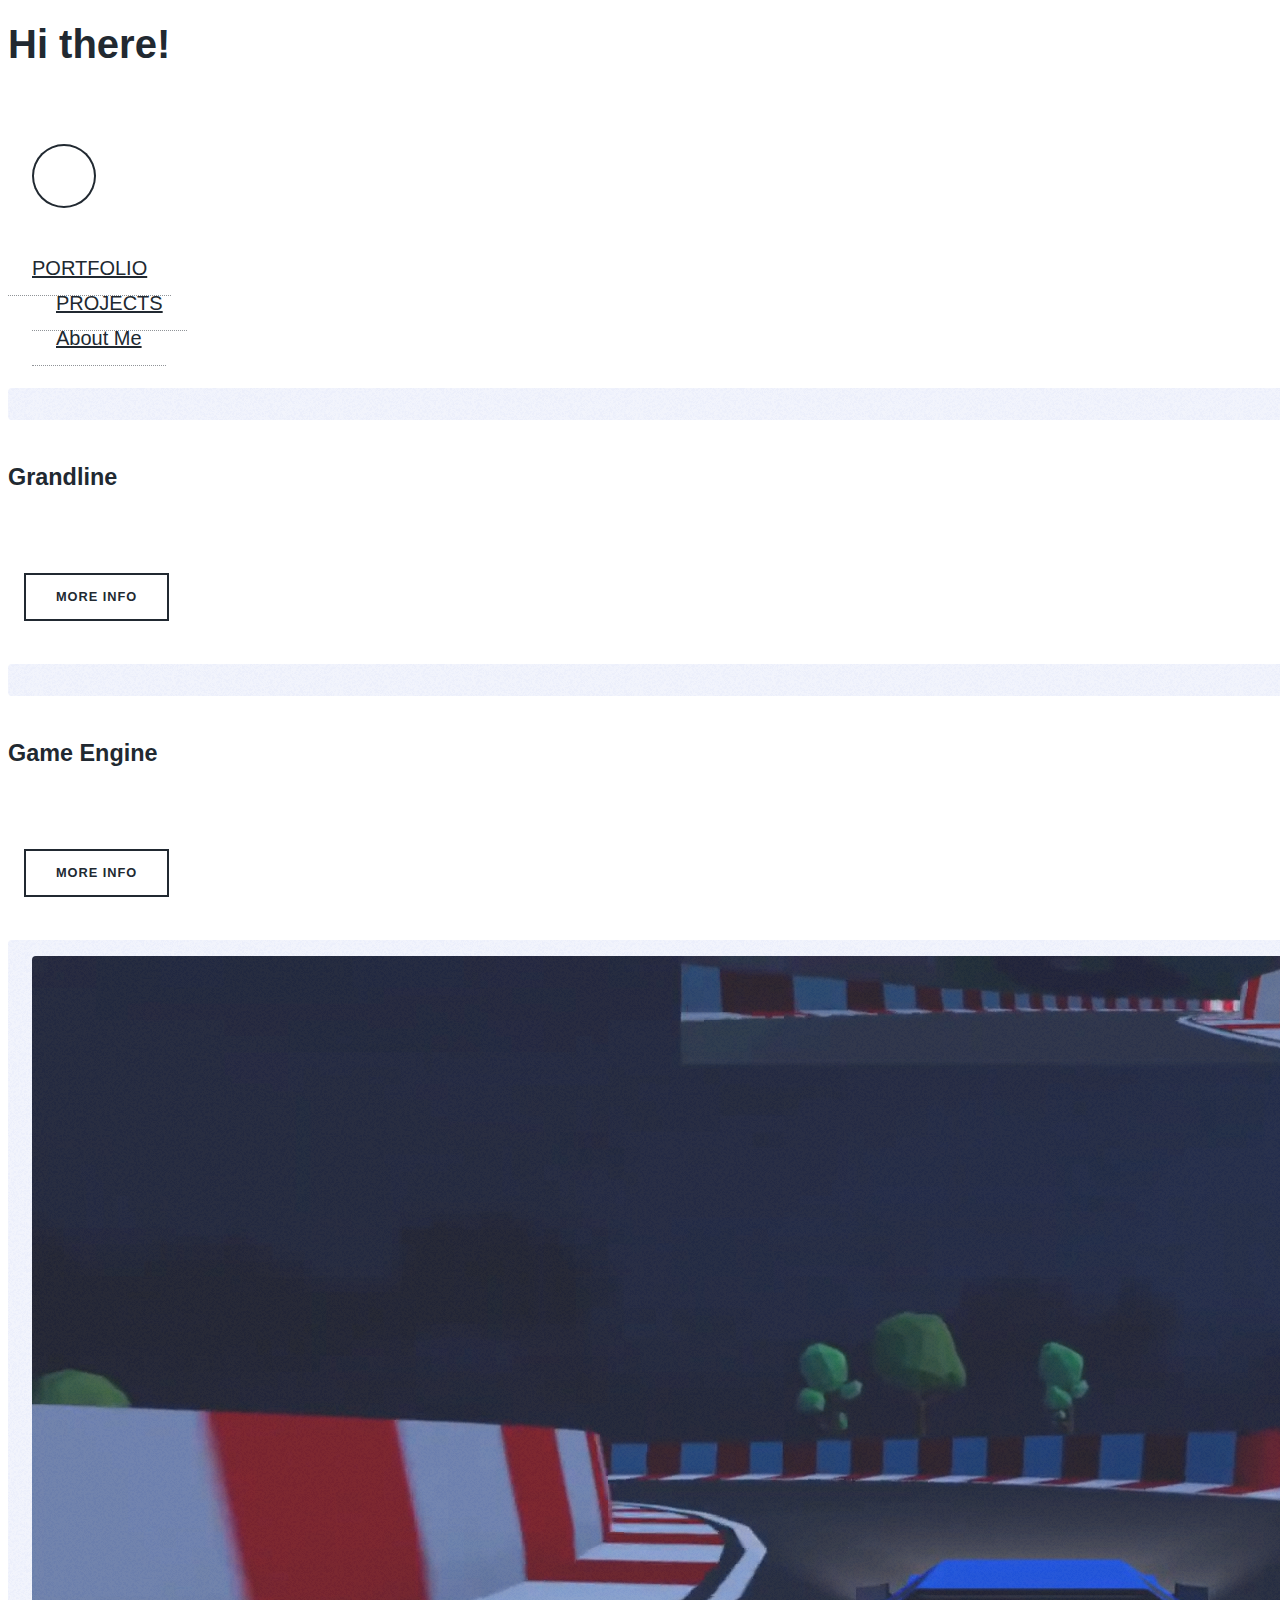
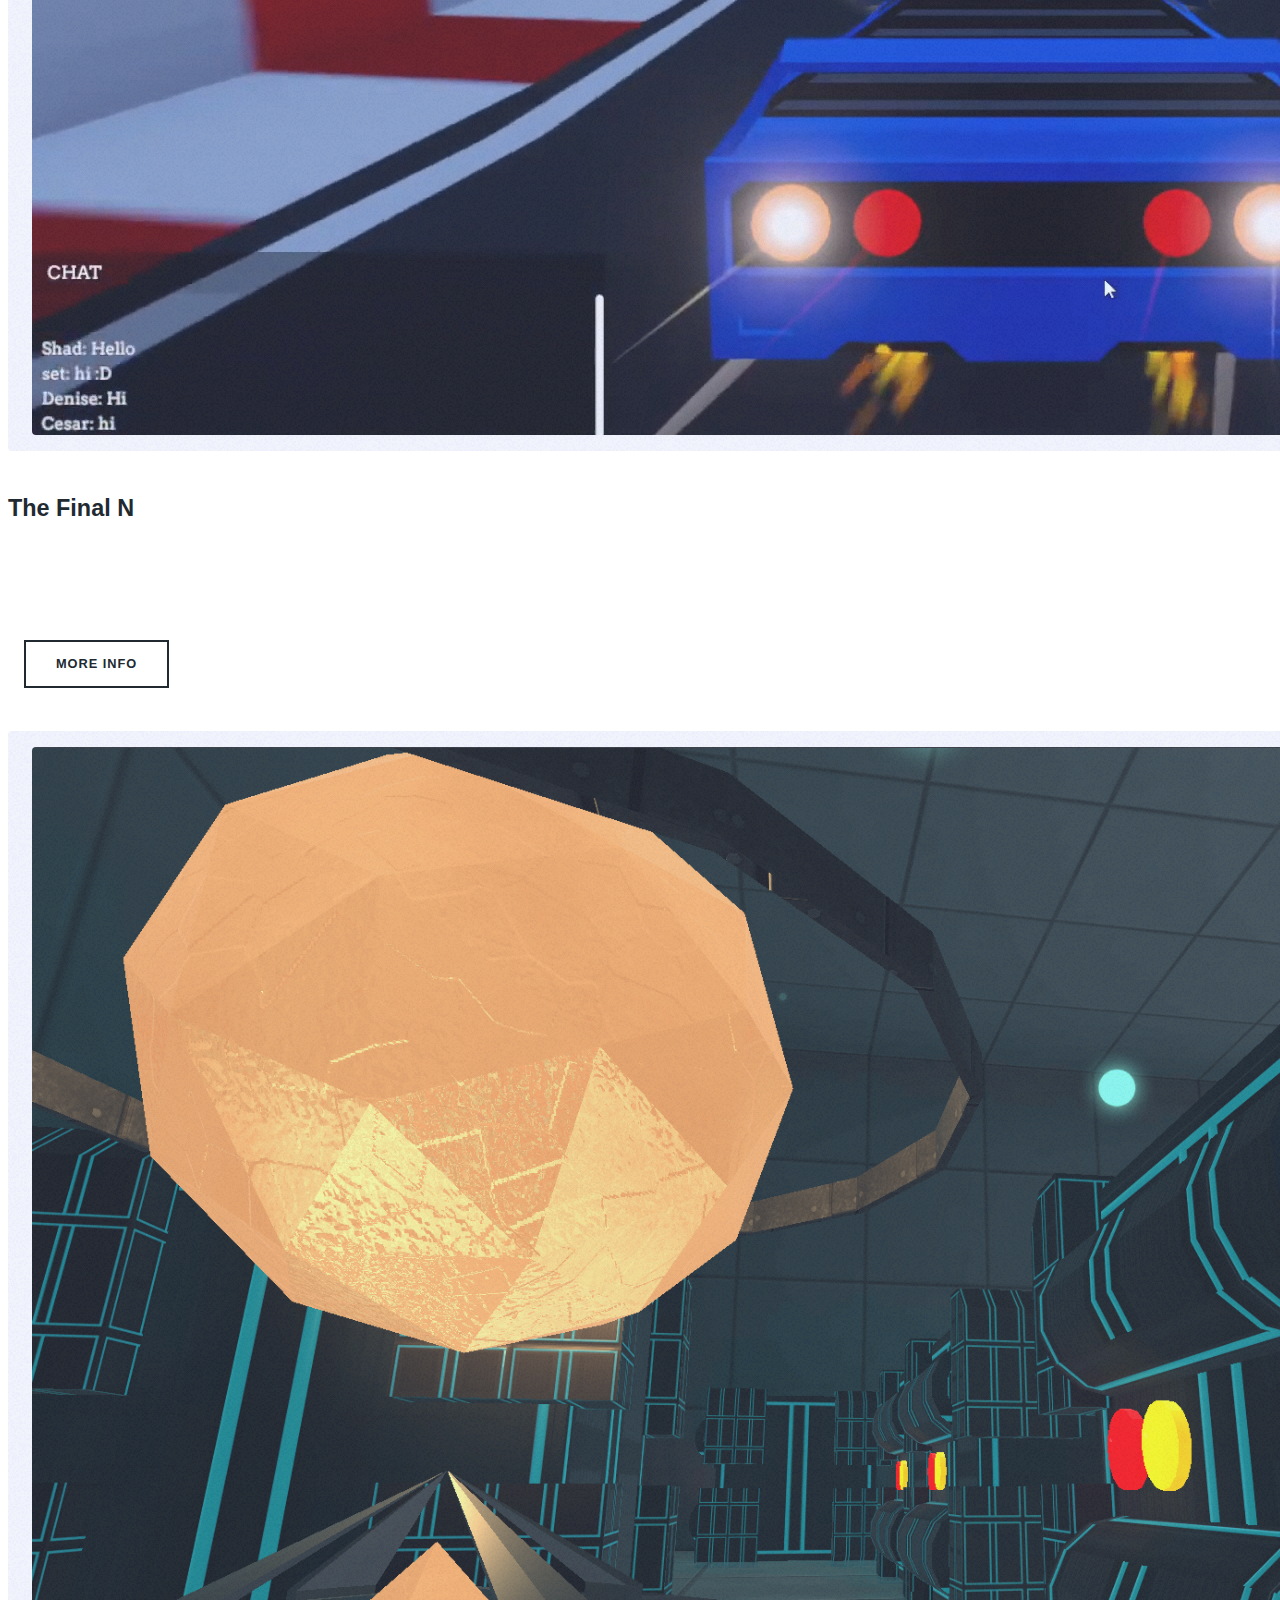
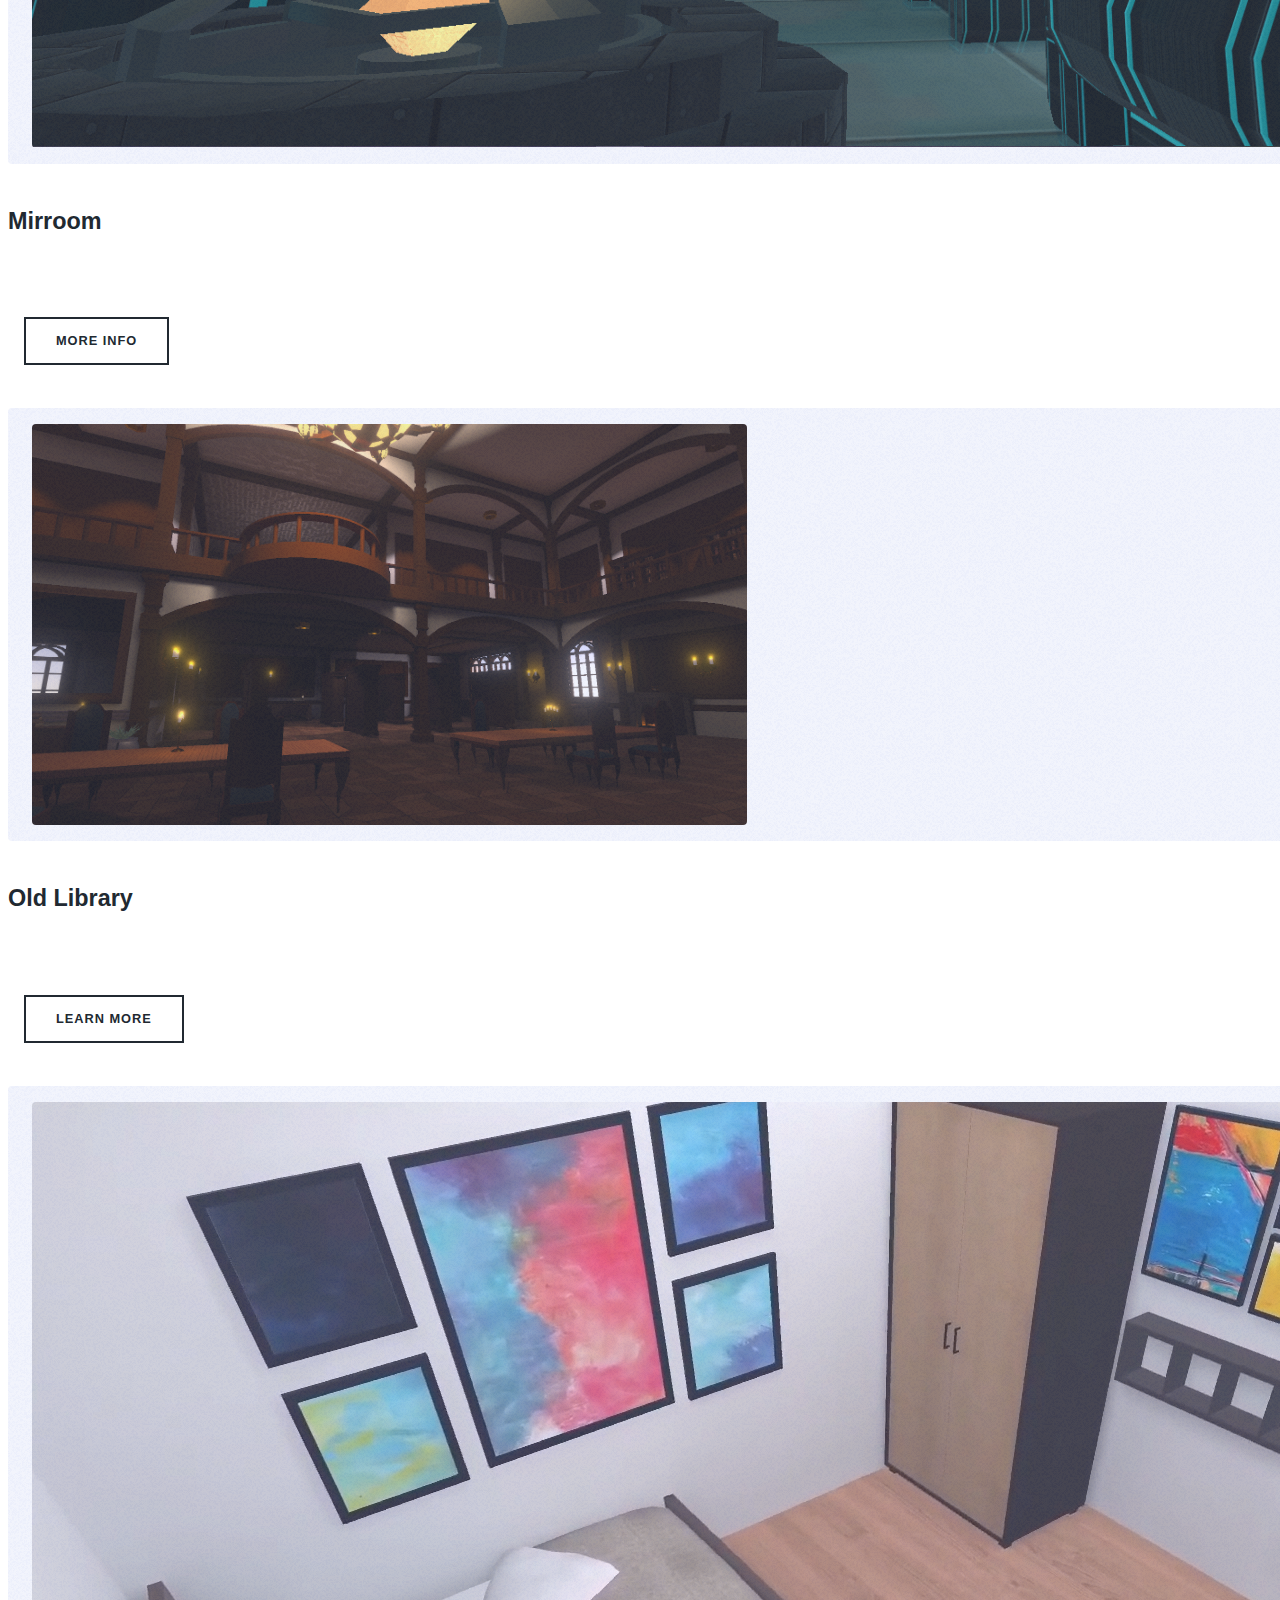
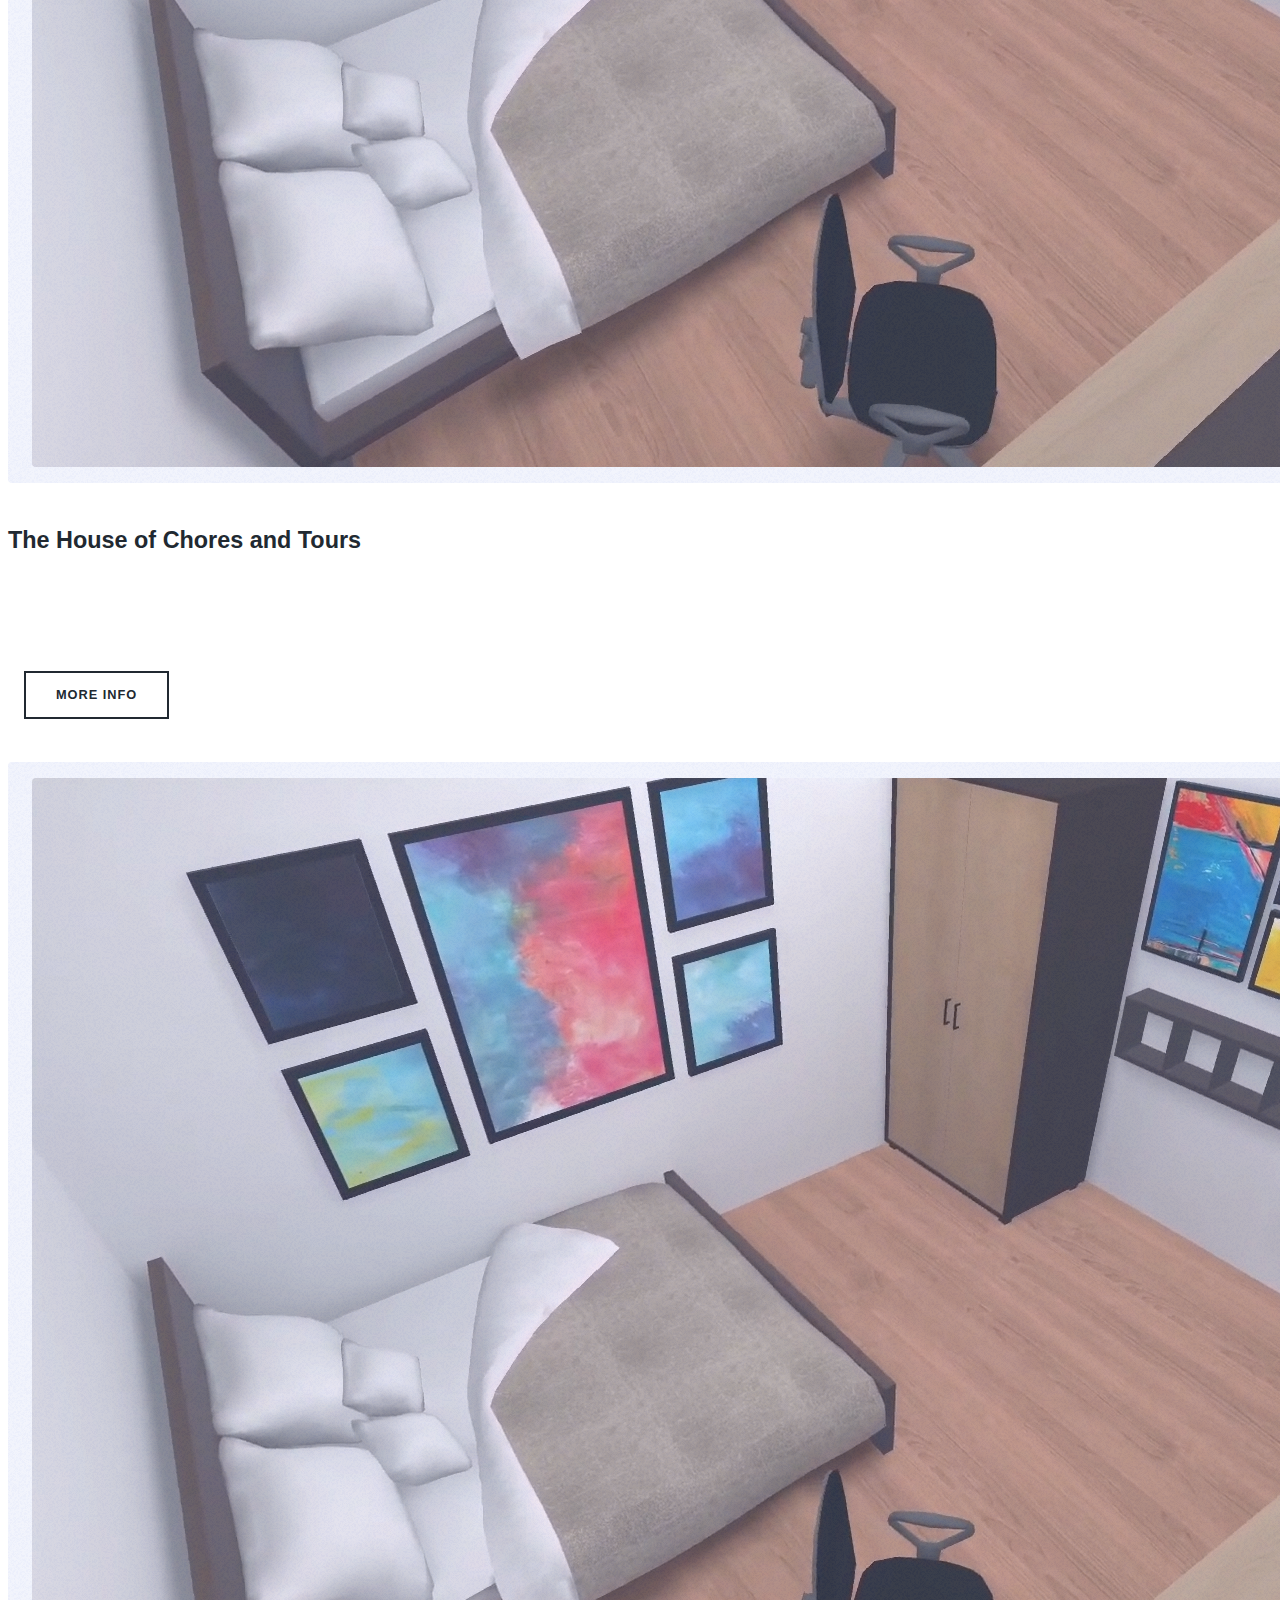
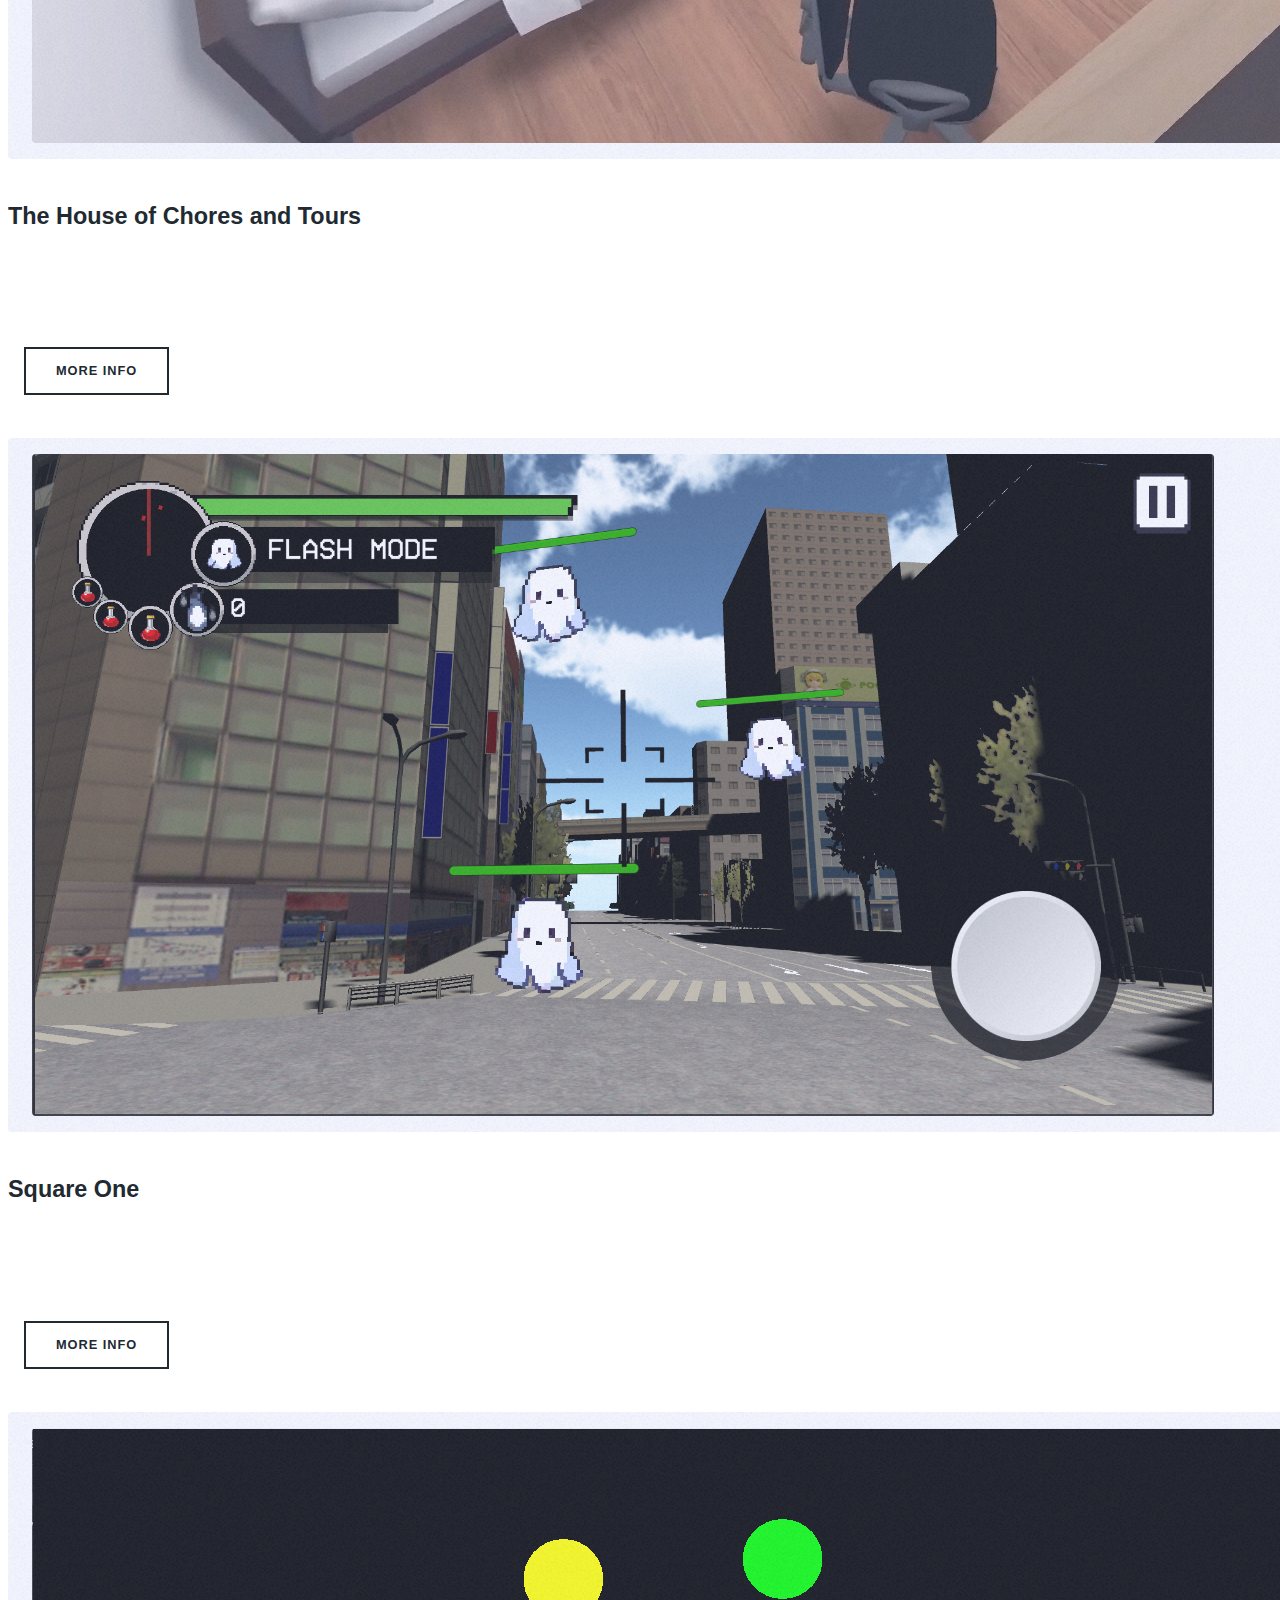
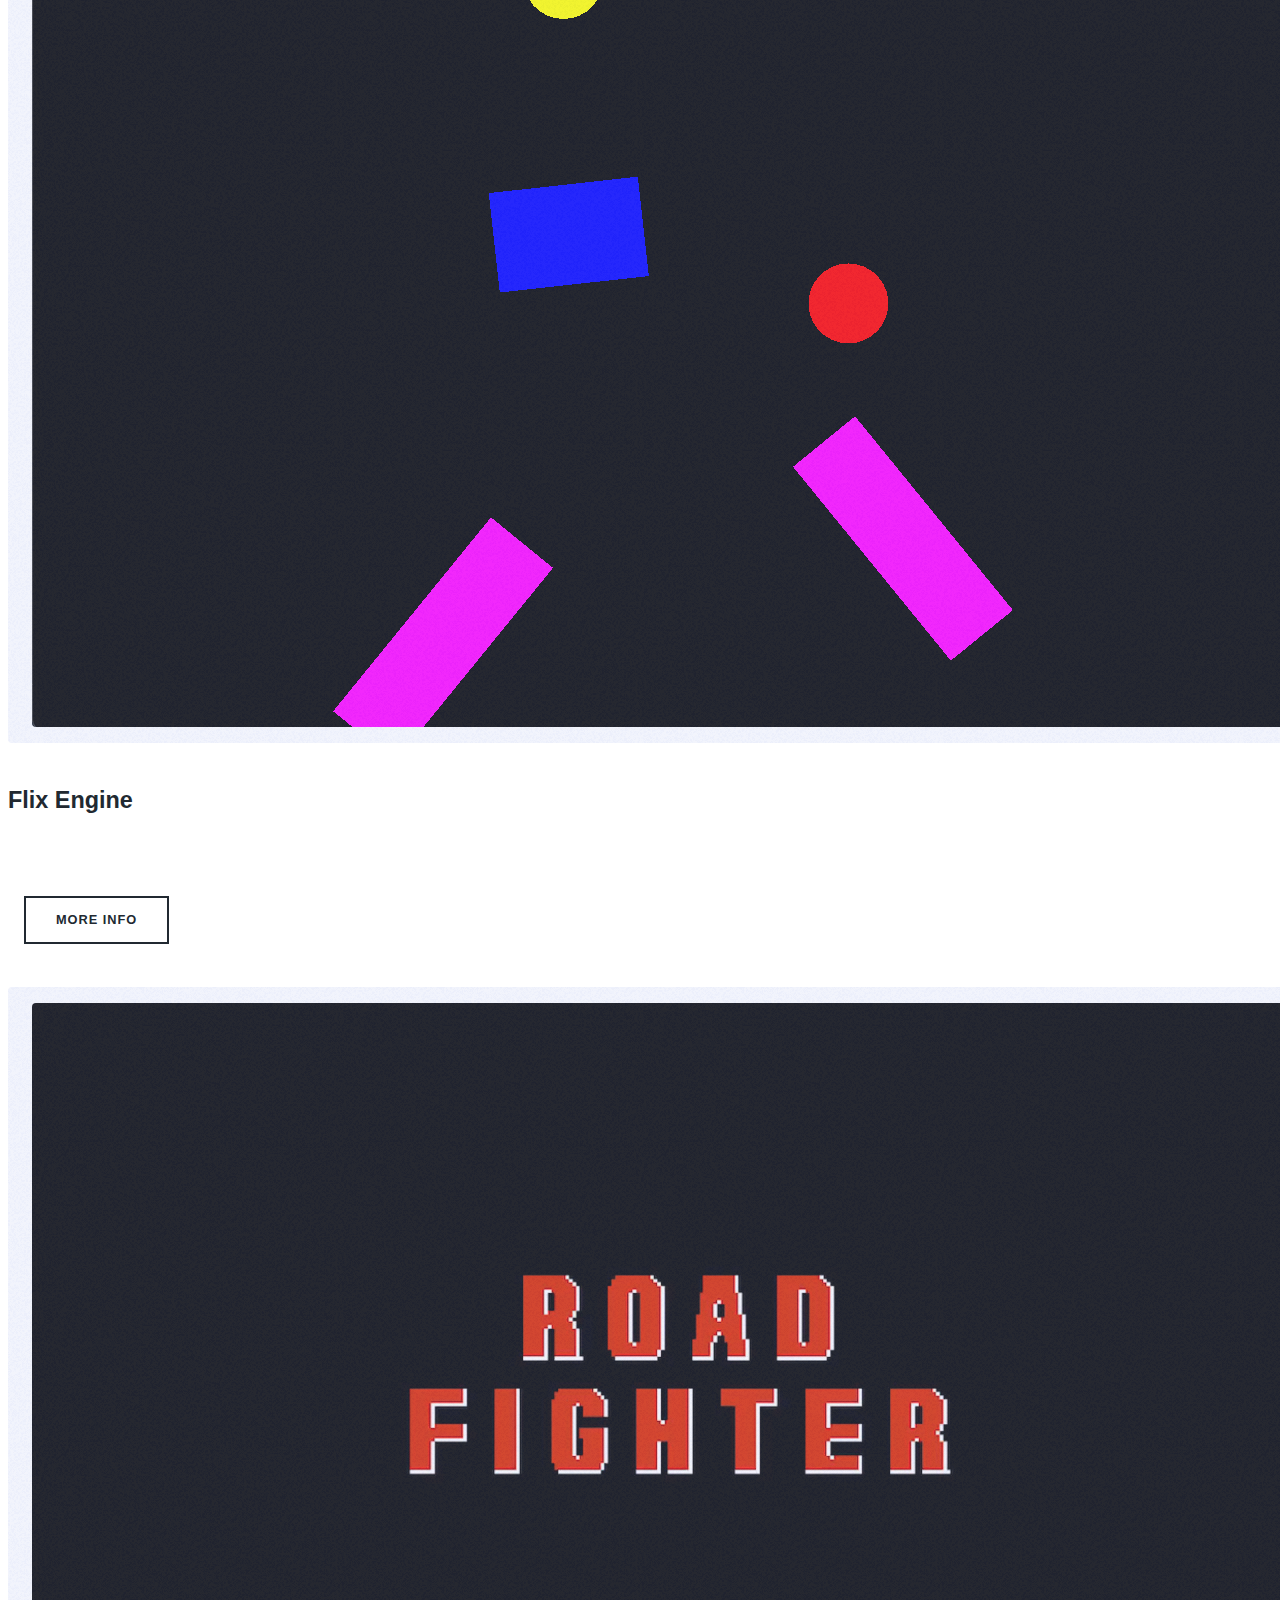
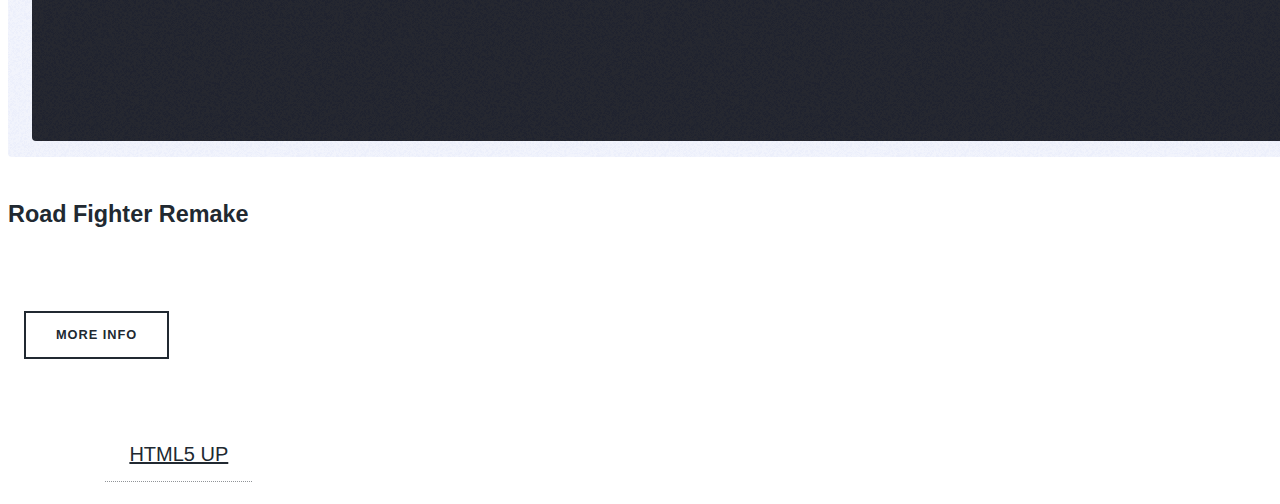
==== commit 09d11a30: "Renamed starting page to index" ====
--- a/index.html
+++ b/index.html
@@ -1,217 +1,252 @@
 <!DOCTYPE HTML>
 <!--
-	Landed by HTML5 UP
+	Massively by HTML5 UP
 	html5up.net | @ajlkn
 	Free for personal and commercial use under the CCA 3.0 license (html5up.net/license)
 -->
 <html>
-	<head>
-		<title>Landed by HTML5 UP</title>
-		<meta charset="utf-8" />
-		<meta name="viewport" content="width=device-width, initial-scale=1, user-scalable=no" />
-		<link rel="stylesheet" href="assets/css/main.css" />
-		<noscript><link rel="stylesheet" href="assets/css/noscript.css" /></noscript>
-	</head>
-	<body class="is-preload landing">
-		<div id="page-wrapper">
-
-			<!-- Header -->
-				<header id="header">
-					<h1 id="logo"><a href="index.html">Landed</a></h1>
-					<nav id="nav">
-						<ul>
-							<li><a href="index.html">Home</a></li>
-							<li>
-								<a href="#">Layouts</a>
-								<ul>
-									<li><a href="left-sidebar.html">Left Sidebar</a></li>
-									<li><a href="right-sidebar.html">Right Sidebar</a></li>
-									<li><a href="no-sidebar.html">No Sidebar</a></li>
-									<li>
-										<a href="#">Submenu</a>
-										<ul>
-											<li><a href="#">Option 1</a></li>
-											<li><a href="#">Option 2</a></li>
-											<li><a href="#">Option 3</a></li>
-											<li><a href="#">Option 4</a></li>
-										</ul>
-									</li>
-								</ul>
-							</li>
-							<li><a href="elements.html">Elements</a></li>
-							<li><a href="#" class="button primary">Sign Up</a></li>
-						</ul>
-					</nav>
+<head>
+	<title>Setiel Olivarez - Portfolio </title>
+	<meta charset="utf-8" />
+	<meta name="viewport" content="width=device-width, initial-scale=1, user-scalable=no" />
+	<link rel="stylesheet" href="assets/css/main.css" />
+	<noscript><link rel="stylesheet" href="assets/css/noscript.css" /></noscript>
+</head>
+
+<body class="is-preload">
+
+	<!-- Wrapper -->
+	<div id="wrapper" class="fade-in">
+
+		<!-- Intro -->
+		<div id="intro">
+			<h1>
+				Hi there!<br />
+			</h1>
+			<p>
+				I'm Setiel Olivarez and here are some of the projects I worked on in my journey as an aspiring game developer
+			</p>
+			<ul class="actions">
+				<li><a href="#header" class="button icon solid solo fa-arrow-down scrolly">Continue</a></li>
+			</ul>
+		</div>
+
+		<!-- Header -->
+		<header id="header">
+			<a href="index.html" class="logo">PORTFOLIO</a>
+		</header>
+
+		<!-- Nav -->
+		<nav id="nav">
+			<ul class="links">
+				<li class="active"><a href="index.html">PROJECTS</a></li>
+				<li><a href="AboutMe.html">About Me</a></li>
+				<!-- <li><a href="elements.html">Elements Reference</a></li> -->
+			</ul>
+			<!--<ul class="icons">
+				<li><a href="#" class="icon brands fa-twitter"><span class="label">Twitter</span></a></li>
+				<li><a href="#" class="icon brands fa-facebook-f"><span class="label">Facebook</span></a></li>
+				<li><a href="#" class="icon brands fa-instagram"><span class="label">Instagram</span></a></li>
+				<li><a href="#" class="icon brands fa-github"><span class="label">GitHub</span></a></li>
+			</ul>-->
+		</nav>
+
+
+		<!-- Main -->
+		<div id="main">
+			<!--
+			<!-- Featured Post
+			<article class="post featured">
+				<header class="major">
+					<span class="date">April 25, 2017</span>
+					<h2>
+						<a href="#">
+							And this is a<br />
+							massive headline
+						</a>
+					</h2>
+					<p>
+						Aenean ornare velit lacus varius enim ullamcorper proin aliquam<br />
+						facilisis ante sed etiam magna interdum congue. Lorem ipsum dolor<br />
+						amet nullam sed etiam veroeros.
+					</p>
 				</header>
-
-			<!-- Banner -->
-				<section id="banner">
-					<div class="content">
-						<header>
-							<h2>The future has landed</h2>
-							<p>And there are no hoverboards or flying cars.<br />
-							Just apps. Lots of mother flipping apps.</p>
-						</header>
-						<span class="image"><img src="images/pic01.jpg" alt="" /></span>
-					</div>
-					<a href="#one" class="goto-next scrolly">Next</a>
-				</section>
-
-			<!-- One -->
-				<section id="one" class="spotlight style1 bottom">
-					<span class="image fit main"><img src="images/pic02.jpg" alt="" /></span>
-					<div class="content">
-						<div class="container">
-							<div class="row">
-								<div class="col-4 col-12-medium">
-									<header>
-										<h2>Odio faucibus ipsum integer consequat</h2>
-										<p>Nascetur eu nibh vestibulum amet gravida nascetur praesent</p>
-									</header>
-								</div>
-								<div class="col-4 col-12-medium">
-									<p>Feugiat accumsan lorem eu ac lorem amet sed accumsan donec.
-									Blandit orci porttitor semper. Arcu phasellus tortor enim mi
-									nisi praesent dolor adipiscing. Integer mi sed nascetur cep aliquet
-									augue varius tempus lobortis porttitor accumsan consequat
-									adipiscing lorem dolor.</p>
-								</div>
-								<div class="col-4 col-12-medium">
-									<p>Morbi enim nascetur et placerat lorem sed iaculis neque ante
-									adipiscing adipiscing metus massa. Blandit orci porttitor semper.
-									Arcu phasellus tortor enim mi mi nisi praesent adipiscing. Integer
-									mi sed nascetur cep aliquet augue varius tempus. Feugiat lorem
-									ipsum dolor nullam.</p>
-								</div>
+				<a href="#" class="image main"><img src="images/pic01.jpg" alt="" /></a>
+				<ul class="actions special">
+					<li><a href="#" class="button large">Full Story</a></li>
+				</ul>
+			</article>
+			-->
+
+
+			<!-- Posts -->
+			<section class="posts">
+
+				<!-- INTERACTIVE LOADING SCREEN: GRANDLINE-->
+				<article>
+
+					<a href="Grandline.html" class="image fit"><img src="images/Grandline_cover.png" alt="" /></a>
+					<h3>Grandline</p></h3>
+					<p>A one piece themed interactive loading screen created using SFML and multithreading.</p>
+					<ul class="actions special"><li><a href="Grandline.html" class="button">More Info</a></li></ul>
+
+				</article>
+
+				<!-- Game Engine -->
+				<article>
+
+					<a href="GameEngine.html" class="image fit"><img src="images/GameEngine_cover.png" alt="" /></a>
+					<h3><p>Game Engine<br /></a></p></h3>
+					<p>A 3D game engine created using DirectX API. Supports features camera controls, object and mesh instantiation, texturing and physics.</p>
+					<ul class="actions special"><li><a href="GameEngine.html" class="button">More Info</a></li></ul>
+
+				</article>
+
+				<!-- PROJECT: THE FINAL N-->
+				<article>
+
+					<a href="FinalN.html" class="image fit"><img src="images/finalN_cover.png" alt="" /></a>
+					<h3><p>The Final N</p></h3>
+					<p> A 4-player multiplayer racing game that uses a client-server connectivity model. One of the players should be the host while the other player will join the lobby</p>
+					<ul class="actions special"><li><a href="FinalN.html" class="button">More Info</a></li></ul>
+
+				</article>
+
+				<!-- PROJECT: MIRROOM-->
+				<article>
+
+					<a href="Mirroom.html" class="image fit"><img src="images/mirroom_cover2.png" alt="" /></a>
+					<h3><p>Mirroom<br /></p></h3>
+					<p>A single-player puzzle augmented reality game where you are tasked to redirect the lazer to power up the core.</p>
+					<ul class="actions special"><li><a href="Mirroom.html" " class="button">More Info</a></li></ul>
+
+				</article>
+
+				<!-- PROJECT: OLD LIBRARY-->
+				<article>
+
+					<a href="OldLibrary.html" class="image fit"><img src="images/oldLibrary_cover.png" alt="" /></a>
+					<h3><p>Old Library <br</p></h3>
+					<p>A virtual space inspired interior and ambiance of the Dawn Winery in Genshin Impact.</p>
+					<ul class="actions special"><li><a href="OldLibrary.html" class="button">Learn More</a></li></ul>
+
+				</article>
+
+				<!-- PROJECT: CHORES AND TOURS-->
+				<article>
+
+					<a href="HouseOfChoresAndTours.html" class="image fit"><img src="images/houseOfChores_cover.png" alt="" /></a>
+					<h3><p>The House of Chores and Tours</p></h3>
+					<p> A first person simulation game where you take the role of a kid who needed to do chores clean up the house before your parents gets home. Made under the Game Jam theme of "What Feels Like Home to You".</p>
+					<ul class="actions special"><li><a href="HouseOfChoresAndTours.html" class="button">More Info</a></li></ul>
+
+				</article>
+
+				<!-- PROJECT: CHORES AND TOURS-->
+				<article>
+
+					<a href="HouseOfChoresAndTours.html" class="image fit"><img src="images/houseOfChores_cover.png" alt="" /></a>
+					<h3><p>The House of Chores and Tours</p></h3>
+					<p> A first person simulation game where you take the role of a kid who needed to do chores clean up the house before your parents gets home. Made under the Game Jam theme of "What Feels Like Home to You".</p>
+					<ul class="actions special"><li><a href="HouseOfChoresAndTours.html" class="button">More Info</a></li></ul>
+
+				</article>
+
+				<!-- PROJECT: SQUARE ONE-->
+				<article>
+
+					<a href="SquareOne.html" class="image fit"><img src="images/squareOne_cover.png" alt="" /></a>
+					<h3><p>Square One</p></h3>
+					<p> A rail-shooter mobile game where you play as a quirky inventor who makes unconventional devices in order to fight off the 2D creatures who infiltrated ours.</p>
+					<ul class="actions special"><li><a href="SquareOne.html" class="button">More Info</a></li></ul>
+
+				</article>
+
+				<!-- PROJECT: FLIX ENGINE-->
+				<article>
+
+					<a href="FlixEngine.html" class="image fit"><img src="images/flixEngine_cover.png" alt="" /></a>
+					<h3><p>Flix Engine</p></h3>
+					<p> A 2D physics engine thats support particle system, mass aggregate, and rigid bodies.</p>
+					<ul class="actions special"><li><a href="FlixEngine.html" class="button">More Info</a></li></ul>
+
+				</article>
+
+				<!-- PROJECT: ROAD FIGHTER REMAKE-->
+				<article>
+					<a href="RoadFighter.html" class="image fit"><img src="images/roadFighter_cover.png" alt="" /></a>
+					<h3><p>Road Fighter Remake</p></h3>
+					<p> A remake of "Road Fighter", a 2D car-based arcade game developed by Konami in 1984.</p>
+					<ul class="actions special"> <li><a href="RoadFighter.html" class="button">More Info</a></li> </ul>
+
+				</article>
+
+
+
+			</section>
+
+	<!-- Footer -->
+						<!--<footer>
+							<div class="pagination">-->
+								<!--<a href="#" class="previous">Prev</a>-->
+								<!--<a href="hompage2.html" class="page active">1</a>
+								<a href="#" class="page">2</a>
+								<a href="#" class="page">3</a>
+								<span class="extra">&hellip;</span>
+								<a href="#" class="page">8</a>
+								<a href="#" class="page">9</a>
+								<a href="#" class="page">10</a>
+								<a href="#" class="next">Next</a>
 							</div>
-						</div>
-					</div>
-					<a href="#two" class="goto-next scrolly">Next</a>
-				</section>
-
-			<!-- Two -->
-				<section id="two" class="spotlight style2 right">
-					<span class="image fit main"><img src="images/pic03.jpg" alt="" /></span>
-					<div class="content">
-						<header>
-							<h2>Interdum amet non magna accumsan</h2>
-							<p>Nunc commodo accumsan eget id nisi eu col volutpat magna</p>
-						</header>
-						<p>Feugiat accumsan lorem eu ac lorem amet ac arcu phasellus tortor enim mi mi nisi praesent adipiscing. Integer mi sed nascetur cep aliquet augue varius tempus lobortis porttitor lorem et accumsan consequat adipiscing lorem.</p>
-						<ul class="actions">
-							<li><a href="#" class="button">Learn More</a></li>
-						</ul>
-					</div>
-					<a href="#three" class="goto-next scrolly">Next</a>
-				</section>
-
-			<!-- Three -->
-				<section id="three" class="spotlight style3 left">
-					<span class="image fit main bottom"><img src="images/pic04.jpg" alt="" /></span>
-					<div class="content">
-						<header>
-							<h2>Interdum felis blandit praesent sed augue</h2>
-							<p>Accumsan integer ultricies aliquam vel massa sapien phasellus</p>
-						</header>
-						<p>Feugiat accumsan lorem eu ac lorem amet ac arcu phasellus tortor enim mi mi nisi praesent adipiscing. Integer mi sed nascetur cep aliquet augue varius tempus lobortis porttitor lorem et accumsan consequat adipiscing lorem.</p>
-						<ul class="actions">
-							<li><a href="#" class="button">Learn More</a></li>
-						</ul>
-					</div>
-					<a href="#four" class="goto-next scrolly">Next</a>
-				</section>
-
-			<!-- Four -->
-				<section id="four" class="wrapper style1 special fade-up">
-					<div class="container">
-						<header class="major">
-							<h2>Accumsan sed tempus adipiscing blandit</h2>
-							<p>Iaculis ac volutpat vis non enim gravida nisi faucibus posuere arcu consequat</p>
-						</header>
-						<div class="box alt">
-							<div class="row gtr-uniform">
-								<section class="col-4 col-6-medium col-12-xsmall">
-									<span class="icon solid alt major fa-chart-area"></span>
-									<h3>Ipsum sed commodo</h3>
-									<p>Feugiat accumsan lorem eu ac lorem amet accumsan donec. Blandit orci porttitor.</p>
-								</section>
-								<section class="col-4 col-6-medium col-12-xsmall">
-									<span class="icon solid alt major fa-comment"></span>
-									<h3>Eleifend lorem ornare</h3>
-									<p>Feugiat accumsan lorem eu ac lorem amet accumsan donec. Blandit orci porttitor.</p>
-								</section>
-								<section class="col-4 col-6-medium col-12-xsmall">
-									<span class="icon solid alt major fa-flask"></span>
-									<h3>Cubilia cep lobortis</h3>
-									<p>Feugiat accumsan lorem eu ac lorem amet accumsan donec. Blandit orci porttitor.</p>
-								</section>
-								<section class="col-4 col-6-medium col-12-xsmall">
-									<span class="icon solid alt major fa-paper-plane"></span>
-									<h3>Non semper interdum</h3>
-									<p>Feugiat accumsan lorem eu ac lorem amet accumsan donec. Blandit orci porttitor.</p>
-								</section>
-								<section class="col-4 col-6-medium col-12-xsmall">
-									<span class="icon solid alt major fa-file"></span>
-									<h3>Odio laoreet accumsan</h3>
-									<p>Feugiat accumsan lorem eu ac lorem amet accumsan donec. Blandit orci porttitor.</p>
-								</section>
-								<section class="col-4 col-6-medium col-12-xsmall">
-									<span class="icon solid alt major fa-lock"></span>
-									<h3>Massa arcu accumsan</h3>
-									<p>Feugiat accumsan lorem eu ac lorem amet accumsan donec. Blandit orci porttitor.</p>
-								</section>
-							</div>
-						</div>
-						<footer class="major">
-							<ul class="actions special">
-								<li><a href="#" class="button">Magna sed feugiat</a></li>
-							</ul>
-						</footer>
-					</div>
-				</section>
-
-			<!-- Five -->
-				<section id="five" class="wrapper style2 special fade">
-					<div class="container">
-						<header>
-							<h2>Magna faucibus lorem diam</h2>
-							<p>Ante metus praesent faucibus ante integer id accumsan eleifend</p>
-						</header>
-						<form method="post" action="#" class="cta">
-							<div class="row gtr-uniform gtr-50">
-								<div class="col-8 col-12-xsmall"><input type="email" name="email" id="email" placeholder="Your Email Address" /></div>
-								<div class="col-4 col-12-xsmall"><input type="submit" value="Get Started" class="fit primary" /></div>
-							</div>
-						</form>
-					</div>
-				</section>
-
-			<!-- Footer -->
-				<footer id="footer">
-					<ul class="icons">
+						</footer>-->
+
+</div>
+
+		<!-- Footer -->
+		<!--<footer id="footer">
+			<section class="split contact">
+				<section class="alt">
+					<h3>Address</h3>
+					<p>
+						Amar Village, Balibago<br />
+						Santa Rosa, Laguna
+					</p>
+				</section>
+				<section>
+					<h3>Phone</h3>
+					<p><a href="#">(000) 000-0000</a></p>
+				</section>
+				<section>
+					<h3>Email</h3>
+					<p><a href="#">info@untitled.tld</a></p>
+				</section>
+				<section>
+					<h3>Social</h3>
+					<ul class="icons alt">
 						<li><a href="#" class="icon brands alt fa-twitter"><span class="label">Twitter</span></a></li>
 						<li><a href="#" class="icon brands alt fa-facebook-f"><span class="label">Facebook</span></a></li>
-						<li><a href="#" class="icon brands alt fa-linkedin-in"><span class="label">LinkedIn</span></a></li>
 						<li><a href="#" class="icon brands alt fa-instagram"><span class="label">Instagram</span></a></li>
 						<li><a href="#" class="icon brands alt fa-github"><span class="label">GitHub</span></a></li>
-						<li><a href="#" class="icon solid alt fa-envelope"><span class="label">Email</span></a></li>
 					</ul>
-					<ul class="copyright">
-						<li>&copy; Untitled. All rights reserved.</li><li>Design: <a href="http://html5up.net">HTML5 UP</a></li>
-					</ul>
-				</footer>
-
+				</section>
+			</section>
+		</footer>-->
+
+		<!-- Copyright -->
+		<div id="copyright">
+			<ul><li>&copy; Setiel Olivarez. All rights reserved</li><li>Design: <a href="https://html5up.net">HTML5 UP</a></li></ul>
 		</div>
 
-		<!-- Scripts -->
-			<script src="assets/js/jquery.min.js"></script>
-			<script src="assets/js/jquery.scrolly.min.js"></script>
-			<script src="assets/js/jquery.dropotron.min.js"></script>
-			<script src="assets/js/jquery.scrollex.min.js"></script>
-			<script src="assets/js/browser.min.js"></script>
-			<script src="assets/js/breakpoints.min.js"></script>
-			<script src="assets/js/util.js"></script>
-			<script src="assets/js/main.js"></script>
-
-	</body>
+	</div>
+
+	<!-- Scripts -->
+	<script src="assets/js/jquery.min.js"></script>
+	<script src="assets/js/jquery.scrollex.min.js"></script>
+	<script src="assets/js/jquery.scrolly.min.js"></script>
+	<script src="assets/js/browser.min.js"></script>
+	<script src="assets/js/breakpoints.min.js"></script>
+	<script src="assets/js/util.js"></script>
+	<script src="assets/js/main.js"></script>
+
+</body>
 </html>--- a/assets/css/main.css
+++ b/assets/css/main.css
@@ -1,14 +1,26 @@
+<<<<<<< HEAD
 @import url("fontawesome-all.min.css");
 @import url("https://fonts.googleapis.com/css?family=Roboto:100,300,100italic,300italic");
 
 /*
 	Landed by HTML5 UP
+=======
+@import url(fontawesome-all.min.css);
+@import url("https://fonts.googleapis.com/css?family=Merriweather:300,700,300italic,700italic|Source+Sans+Pro:900");
+
+/*
+	Massively by HTML5 UP
+>>>>>>> main
 	html5up.net | @ajlkn
 	Free for personal and commercial use under the CCA 3.0 license (html5up.net/license)
 */
 
 html, body, div, span, applet, object,
+<<<<<<< HEAD
 iframe, h1, h2, h3, h4, h5, h6, p, blockquote,
+=======
+, h1, h2, h3, h4, h5, h6, p, blockquote,
+>>>>>>> main
 pre, a, abbr, acronym, address, big, cite,
 code, del, dfn, em, img, ins, kbd, q, s, samp,
 small, strike, strong, sub, sup, tt, var, b,
@@ -25,6 +37,19 @@
 	font: inherit;
 	vertical-align: baseline;}
 
+<<<<<<< HEAD
+=======
+iframe {
+	width: 100%;
+	aspect-ratio: 16/9;
+}
+
+video{
+	width:100%;
+	height: auto
+}
+
+>>>>>>> main
 article, aside, details, figcaption, figure,
 footer, header, hgroup, menu, nav, section {
 	display: block;}
@@ -74,6 +99,25 @@
 
 /* Basic */
 
+<<<<<<< HEAD
+=======
+	@-ms-viewport {
+		width: device-width;
+	}
+
+	body {
+		-ms-overflow-style: scrollbar;
+	}
+
+	@media screen and (max-width: 480px) {
+
+		html, body {
+			min-width: 320px;
+		}
+
+	}
+
+>>>>>>> main
 	html {
 		box-sizing: border-box;
 	}
@@ -82,6 +126,7 @@
 		box-sizing: inherit;
 	}
 
+<<<<<<< HEAD
 	html, body {
 		background: #1c1d26;
 	}
@@ -112,17 +157,88 @@
 		transition: border-color 0.2s ease-in-out, color 0.2s ease-in-out;
 		border-bottom: dotted 1px;
 		color: #e44c65;
+=======
+	body {
+		background-color: #1e252d;
+	}
+
+		body.is-preload *, body.is-preload *:before, body.is-preload *:after {
+			-moz-animation: none !important;
+			-webkit-animation: none !important;
+			-ms-animation: none !important;
+			animation: none !important;
+			-moz-transition: none !important;
+			-webkit-transition: none !important;
+			-ms-transition: none !important;
+			transition: none !important;
+		}
+
+/* Type */
+
+	html {
+		font-size: 16pt;
+	}
+
+		@media screen and (max-width: 1680px) {
+
+			html {
+				font-size: 12pt;
+			}
+
+		}
+
+		@media screen and (max-width: 1280px) {
+
+			html {
+				font-size: 11pt;
+			}
+
+		}
+
+		@media screen and (max-width: 360px) {
+
+			html {
+				font-size: 10pt;
+			}
+
+		}
+
+	body {
+		color: #212931;
+	}
+
+	body, input, select, textarea {
+		font-family: "Merriweather", Georgia, serif;
+		font-weight: 300;
+		font-size: 1rem;
+		line-height: 2.375;
+	}
+
+	a {
+		-moz-transition: color 0.2s ease-in-out, background-color 0.2s ease-in-out, border-color 0.2s ease-in-out, box-shadow 0.2s ease-in-out;
+		-webkit-transition: color 0.2s ease-in-out, background-color 0.2s ease-in-out, border-color 0.2s ease-in-out, box-shadow 0.2s ease-in-out;
+		-ms-transition: color 0.2s ease-in-out, background-color 0.2s ease-in-out, border-color 0.2s ease-in-out, box-shadow 0.2s ease-in-out;
+		transition: color 0.2s ease-in-out, background-color 0.2s ease-in-out, border-color 0.2s ease-in-out, box-shadow 0.2s ease-in-out;
+		border-bottom: dotted 1px;
+>>>>>>> main
 		text-decoration: none;
 	}
 
 		a:hover {
+<<<<<<< HEAD
 			color: #e44c65 !important;
+=======
+>>>>>>> main
 			border-bottom-color: transparent;
 		}
 
 	strong, b {
+<<<<<<< HEAD
 		color: #ffffff;
 		font-weight: 300;
+=======
+		font-weight: 600;
+>>>>>>> main
 	}
 
 	em, i {
@@ -130,6 +246,7 @@
 	}
 
 	p {
+<<<<<<< HEAD
 		margin: 0 0 2em 0;
 	}
 
@@ -207,22 +324,120 @@
 		font-size: 0.9em;
 		margin: 0 0.25em;
 		padding: 0.25em 0.65em;
+=======
+		text-align: justify;
+		margin: 0 0 2rem 0;
+	}
+
+	h1, h2, h3, h4, h5, h6 {
+		font-family: "Source Sans Pro", Helvetica, sans-serif;
+		font-weight: 900;
+		line-height: 1.5;
+		letter-spacing: 0.075em;
+		text-transform: uppercase;
+		margin: 0 0 1rem 0;
+	}
+
+		h1 a, h2 a, h3 a, h4 a, h5 a, h6 a {
+			border-bottom: 0;
+			color: inherit;
+			text-decoration: none;
+		}
+
+	h1 {
+		font-size: 3rem;
+		line-height: 1.1;
+		margin: 0 0 2rem 0;
+	}
+
+	h2 {
+		font-size: 1.75rem;
+		line-height: 1.3;
+		margin: 0 0 1.5rem 0;
+	}
+
+	h3 {
+		font-size: 1.25rem;
+		margin: 0 0 1.5rem 0;
+	}
+
+	h4 {
+		font-size: 1rem;
+	}
+
+	h5 {
+		font-size: 0.9rem;
+	}
+
+	h6 {
+		font-size: 0.8rem;
+	}
+
+	sub {
+		font-size: 0.8rem;
+		position: relative;
+		top: 0.5rem;
+	}
+
+	sup {
+		font-size: 0.8rem;
+		position: relative;
+		top: -0.5rem;
+	}
+
+	blockquote {
+		border-left: solid 4px;
+		font-style: italic;
+		margin: 0 0 2rem 0;
+		padding: 0.5rem 0 0.5rem 2rem;
+	}
+
+	code {
+		border: solid 2px;
+		font-family: "Courier New", monospace;
+		font-size: 0.9rem;
+		margin: 0 0.25rem;
+		padding: 0.25rem 0.65rem;
+>>>>>>> main
 	}
 
 	pre {
 		-webkit-overflow-scrolling: touch;
 		font-family: "Courier New", monospace;
+<<<<<<< HEAD
 		font-size: 0.9em;
 		margin: 0 0 2em 0;
+=======
+		font-size: 0.9rem;
+		margin: 0 0 2rem 0;
+>>>>>>> main
 	}
 
 		pre code {
 			display: block;
+<<<<<<< HEAD
 			line-height: 1.75em;
 			padding: 1em 1.5em;
 			overflow-x: auto;
 		}
 
+=======
+			line-height: 1.75;
+			padding: 1rem 1.5rem;
+			overflow-x: auto;
+		}
+
+	hr {
+		border: 0;
+		border-bottom: solid 2px;
+		margin: 3rem 0;
+	}
+
+		hr.major {
+			margin: 5rem 0;
+		}
+
+>>>>>>> main
 	.align-left {
 		text-align: left;
 	}
@@ -235,6 +450,7 @@
 		text-align: right;
 	}
 
+<<<<<<< HEAD
 /* Loader */
 
 	@-moz-keyframes spinner-show {
@@ -679,6 +895,43 @@
 
 		}
 
+=======
+	input, select, textarea {
+		color: #212931;
+	}
+
+	a {
+		color: #212931;
+		border-bottom-color: rgba(33, 41, 49, 0.5);
+	}
+
+		a:hover {
+			border-bottom-color: transparent;
+			color: #18bfef !important;
+		}
+
+	strong, b {
+		color: #212931;
+	}
+
+	h1, h2, h3, h4, h5, h6 {
+		color: #212931;
+	}
+
+	blockquote {
+		border-left-color: #eeeeee;
+	}
+
+	code {
+		background: rgba(220, 220, 220, 0.25);
+		border-color: #eeeeee;
+	}
+
+	hr {
+		border-bottom-color: #eeeeee;
+	}
+
+>>>>>>> main
 /* Row */
 
 	.row {
@@ -822,6 +1075,7 @@
 
 		.row.gtr-0 {
 			margin-top: 0;
+<<<<<<< HEAD
 			margin-left: 0em;
 		}
 
@@ -835,10 +1089,26 @@
 
 				.row.gtr-0.gtr-uniform > * {
 					padding-top: 0em;
+=======
+			margin-left: 0rem;
+		}
+
+			.row.gtr-0 > * {
+				padding: 0 0 0 0rem;
+			}
+
+			.row.gtr-0.gtr-uniform {
+				margin-top: 0rem;
+			}
+
+				.row.gtr-0.gtr-uniform > * {
+					padding-top: 0rem;
+>>>>>>> main
 				}
 
 		.row.gtr-25 {
 			margin-top: 0;
+<<<<<<< HEAD
 			margin-left: -0.625em;
 		}
 
@@ -852,10 +1122,26 @@
 
 				.row.gtr-25.gtr-uniform > * {
 					padding-top: 0.625em;
+=======
+			margin-left: -0.375rem;
+		}
+
+			.row.gtr-25 > * {
+				padding: 0 0 0 0.375rem;
+			}
+
+			.row.gtr-25.gtr-uniform {
+				margin-top: -0.375rem;
+			}
+
+				.row.gtr-25.gtr-uniform > * {
+					padding-top: 0.375rem;
+>>>>>>> main
 				}
 
 		.row.gtr-50 {
 			margin-top: 0;
+<<<<<<< HEAD
 			margin-left: -1.25em;
 		}
 
@@ -869,10 +1155,26 @@
 
 				.row.gtr-50.gtr-uniform > * {
 					padding-top: 1.25em;
+=======
+			margin-left: -0.75rem;
+		}
+
+			.row.gtr-50 > * {
+				padding: 0 0 0 0.75rem;
+			}
+
+			.row.gtr-50.gtr-uniform {
+				margin-top: -0.75rem;
+			}
+
+				.row.gtr-50.gtr-uniform > * {
+					padding-top: 0.75rem;
+>>>>>>> main
 				}
 
 		.row {
 			margin-top: 0;
+<<<<<<< HEAD
 			margin-left: -2.5em;
 		}
 
@@ -886,10 +1188,26 @@
 
 				.row.gtr-uniform > * {
 					padding-top: 2.5em;
+=======
+			margin-left: -1.5rem;
+		}
+
+			.row > * {
+				padding: 0 0 0 1.5rem;
+			}
+
+			.row.gtr-uniform {
+				margin-top: -1.5rem;
+			}
+
+				.row.gtr-uniform > * {
+					padding-top: 1.5rem;
+>>>>>>> main
 				}
 
 		.row.gtr-150 {
 			margin-top: 0;
+<<<<<<< HEAD
 			margin-left: -3.75em;
 		}
 
@@ -903,10 +1221,26 @@
 
 				.row.gtr-150.gtr-uniform > * {
 					padding-top: 3.75em;
+=======
+			margin-left: -2.25rem;
+		}
+
+			.row.gtr-150 > * {
+				padding: 0 0 0 2.25rem;
+			}
+
+			.row.gtr-150.gtr-uniform {
+				margin-top: -2.25rem;
+			}
+
+				.row.gtr-150.gtr-uniform > * {
+					padding-top: 2.25rem;
+>>>>>>> main
 				}
 
 		.row.gtr-200 {
 			margin-top: 0;
+<<<<<<< HEAD
 			margin-left: -5em;
 		}
 
@@ -920,6 +1254,21 @@
 
 				.row.gtr-200.gtr-uniform > * {
 					padding-top: 5em;
+=======
+			margin-left: -3rem;
+		}
+
+			.row.gtr-200 > * {
+				padding: 0 0 0 3rem;
+			}
+
+			.row.gtr-200.gtr-uniform {
+				margin-top: -3rem;
+			}
+
+				.row.gtr-200.gtr-uniform > * {
+					padding-top: 3rem;
+>>>>>>> main
 				}
 
 		@media screen and (max-width: 1680px) {
@@ -1065,6 +1414,7 @@
 
 				.row.gtr-0 {
 					margin-top: 0;
+<<<<<<< HEAD
 					margin-left: 0em;
 				}
 
@@ -1078,10 +1428,26 @@
 
 						.row.gtr-0.gtr-uniform > * {
 							padding-top: 0em;
+=======
+					margin-left: 0rem;
+				}
+
+					.row.gtr-0 > * {
+						padding: 0 0 0 0rem;
+					}
+
+					.row.gtr-0.gtr-uniform {
+						margin-top: 0rem;
+					}
+
+						.row.gtr-0.gtr-uniform > * {
+							padding-top: 0rem;
+>>>>>>> main
 						}
 
 				.row.gtr-25 {
 					margin-top: 0;
+<<<<<<< HEAD
 					margin-left: -0.625em;
 				}
 
@@ -1095,10 +1461,26 @@
 
 						.row.gtr-25.gtr-uniform > * {
 							padding-top: 0.625em;
+=======
+					margin-left: -0.375rem;
+				}
+
+					.row.gtr-25 > * {
+						padding: 0 0 0 0.375rem;
+					}
+
+					.row.gtr-25.gtr-uniform {
+						margin-top: -0.375rem;
+					}
+
+						.row.gtr-25.gtr-uniform > * {
+							padding-top: 0.375rem;
+>>>>>>> main
 						}
 
 				.row.gtr-50 {
 					margin-top: 0;
+<<<<<<< HEAD
 					margin-left: -1.25em;
 				}
 
@@ -1112,10 +1494,26 @@
 
 						.row.gtr-50.gtr-uniform > * {
 							padding-top: 1.25em;
+=======
+					margin-left: -0.75rem;
+				}
+
+					.row.gtr-50 > * {
+						padding: 0 0 0 0.75rem;
+					}
+
+					.row.gtr-50.gtr-uniform {
+						margin-top: -0.75rem;
+					}
+
+						.row.gtr-50.gtr-uniform > * {
+							padding-top: 0.75rem;
+>>>>>>> main
 						}
 
 				.row {
 					margin-top: 0;
+<<<<<<< HEAD
 					margin-left: -2.5em;
 				}
 
@@ -1129,10 +1527,26 @@
 
 						.row.gtr-uniform > * {
 							padding-top: 2.5em;
+=======
+					margin-left: -1.5rem;
+				}
+
+					.row > * {
+						padding: 0 0 0 1.5rem;
+					}
+
+					.row.gtr-uniform {
+						margin-top: -1.5rem;
+					}
+
+						.row.gtr-uniform > * {
+							padding-top: 1.5rem;
+>>>>>>> main
 						}
 
 				.row.gtr-150 {
 					margin-top: 0;
+<<<<<<< HEAD
 					margin-left: -3.75em;
 				}
 
@@ -1146,10 +1560,26 @@
 
 						.row.gtr-150.gtr-uniform > * {
 							padding-top: 3.75em;
+=======
+					margin-left: -2.25rem;
+				}
+
+					.row.gtr-150 > * {
+						padding: 0 0 0 2.25rem;
+					}
+
+					.row.gtr-150.gtr-uniform {
+						margin-top: -2.25rem;
+					}
+
+						.row.gtr-150.gtr-uniform > * {
+							padding-top: 2.25rem;
+>>>>>>> main
 						}
 
 				.row.gtr-200 {
 					margin-top: 0;
+<<<<<<< HEAD
 					margin-left: -5em;
 				}
 
@@ -1163,6 +1593,21 @@
 
 						.row.gtr-200.gtr-uniform > * {
 							padding-top: 5em;
+=======
+					margin-left: -3rem;
+				}
+
+					.row.gtr-200 > * {
+						padding: 0 0 0 3rem;
+					}
+
+					.row.gtr-200.gtr-uniform {
+						margin-top: -3rem;
+					}
+
+						.row.gtr-200.gtr-uniform > * {
+							padding-top: 3rem;
+>>>>>>> main
 						}
 
 		}
@@ -1310,6 +1755,7 @@
 
 				.row.gtr-0 {
 					margin-top: 0;
+<<<<<<< HEAD
 					margin-left: 0em;
 				}
 
@@ -1323,10 +1769,26 @@
 
 						.row.gtr-0.gtr-uniform > * {
 							padding-top: 0em;
+=======
+					margin-left: 0rem;
+				}
+
+					.row.gtr-0 > * {
+						padding: 0 0 0 0rem;
+					}
+
+					.row.gtr-0.gtr-uniform {
+						margin-top: 0rem;
+					}
+
+						.row.gtr-0.gtr-uniform > * {
+							padding-top: 0rem;
+>>>>>>> main
 						}
 
 				.row.gtr-25 {
 					margin-top: 0;
+<<<<<<< HEAD
 					margin-left: -0.625em;
 				}
 
@@ -1340,10 +1802,26 @@
 
 						.row.gtr-25.gtr-uniform > * {
 							padding-top: 0.625em;
+=======
+					margin-left: -0.375rem;
+				}
+
+					.row.gtr-25 > * {
+						padding: 0 0 0 0.375rem;
+					}
+
+					.row.gtr-25.gtr-uniform {
+						margin-top: -0.375rem;
+					}
+
+						.row.gtr-25.gtr-uniform > * {
+							padding-top: 0.375rem;
+>>>>>>> main
 						}
 
 				.row.gtr-50 {
 					margin-top: 0;
+<<<<<<< HEAD
 					margin-left: -1.25em;
 				}
 
@@ -1357,10 +1835,26 @@
 
 						.row.gtr-50.gtr-uniform > * {
 							padding-top: 1.25em;
+=======
+					margin-left: -0.75rem;
+				}
+
+					.row.gtr-50 > * {
+						padding: 0 0 0 0.75rem;
+					}
+
+					.row.gtr-50.gtr-uniform {
+						margin-top: -0.75rem;
+					}
+
+						.row.gtr-50.gtr-uniform > * {
+							padding-top: 0.75rem;
+>>>>>>> main
 						}
 
 				.row {
 					margin-top: 0;
+<<<<<<< HEAD
 					margin-left: -2.5em;
 				}
 
@@ -1374,10 +1868,26 @@
 
 						.row.gtr-uniform > * {
 							padding-top: 2.5em;
+=======
+					margin-left: -1.5rem;
+				}
+
+					.row > * {
+						padding: 0 0 0 1.5rem;
+					}
+
+					.row.gtr-uniform {
+						margin-top: -1.5rem;
+					}
+
+						.row.gtr-uniform > * {
+							padding-top: 1.5rem;
+>>>>>>> main
 						}
 
 				.row.gtr-150 {
 					margin-top: 0;
+<<<<<<< HEAD
 					margin-left: -3.75em;
 				}
 
@@ -1391,10 +1901,26 @@
 
 						.row.gtr-150.gtr-uniform > * {
 							padding-top: 3.75em;
+=======
+					margin-left: -2.25rem;
+				}
+
+					.row.gtr-150 > * {
+						padding: 0 0 0 2.25rem;
+					}
+
+					.row.gtr-150.gtr-uniform {
+						margin-top: -2.25rem;
+					}
+
+						.row.gtr-150.gtr-uniform > * {
+							padding-top: 2.25rem;
+>>>>>>> main
 						}
 
 				.row.gtr-200 {
 					margin-top: 0;
+<<<<<<< HEAD
 					margin-left: -5em;
 				}
 
@@ -1408,6 +1934,21 @@
 
 						.row.gtr-200.gtr-uniform > * {
 							padding-top: 5em;
+=======
+					margin-left: -3rem;
+				}
+
+					.row.gtr-200 > * {
+						padding: 0 0 0 3rem;
+					}
+
+					.row.gtr-200.gtr-uniform {
+						margin-top: -3rem;
+					}
+
+						.row.gtr-200.gtr-uniform > * {
+							padding-top: 3rem;
+>>>>>>> main
 						}
 
 		}
@@ -1555,6 +2096,7 @@
 
 				.row.gtr-0 {
 					margin-top: 0;
+<<<<<<< HEAD
 					margin-left: 0em;
 				}
 
@@ -1568,10 +2110,26 @@
 
 						.row.gtr-0.gtr-uniform > * {
 							padding-top: 0em;
+=======
+					margin-left: 0rem;
+				}
+
+					.row.gtr-0 > * {
+						padding: 0 0 0 0rem;
+					}
+
+					.row.gtr-0.gtr-uniform {
+						margin-top: 0rem;
+					}
+
+						.row.gtr-0.gtr-uniform > * {
+							padding-top: 0rem;
+>>>>>>> main
 						}
 
 				.row.gtr-25 {
 					margin-top: 0;
+<<<<<<< HEAD
 					margin-left: -0.625em;
 				}
 
@@ -1585,10 +2143,26 @@
 
 						.row.gtr-25.gtr-uniform > * {
 							padding-top: 0.625em;
+=======
+					margin-left: -0.375rem;
+				}
+
+					.row.gtr-25 > * {
+						padding: 0 0 0 0.375rem;
+					}
+
+					.row.gtr-25.gtr-uniform {
+						margin-top: -0.375rem;
+					}
+
+						.row.gtr-25.gtr-uniform > * {
+							padding-top: 0.375rem;
+>>>>>>> main
 						}
 
 				.row.gtr-50 {
 					margin-top: 0;
+<<<<<<< HEAD
 					margin-left: -1.25em;
 				}
 
@@ -1602,10 +2176,26 @@
 
 						.row.gtr-50.gtr-uniform > * {
 							padding-top: 1.25em;
+=======
+					margin-left: -0.75rem;
+				}
+
+					.row.gtr-50 > * {
+						padding: 0 0 0 0.75rem;
+					}
+
+					.row.gtr-50.gtr-uniform {
+						margin-top: -0.75rem;
+					}
+
+						.row.gtr-50.gtr-uniform > * {
+							padding-top: 0.75rem;
+>>>>>>> main
 						}
 
 				.row {
 					margin-top: 0;
+<<<<<<< HEAD
 					margin-left: -2.5em;
 				}
 
@@ -1619,10 +2209,26 @@
 
 						.row.gtr-uniform > * {
 							padding-top: 2.5em;
+=======
+					margin-left: -1.5rem;
+				}
+
+					.row > * {
+						padding: 0 0 0 1.5rem;
+					}
+
+					.row.gtr-uniform {
+						margin-top: -1.5rem;
+					}
+
+						.row.gtr-uniform > * {
+							padding-top: 1.5rem;
+>>>>>>> main
 						}
 
 				.row.gtr-150 {
 					margin-top: 0;
+<<<<<<< HEAD
 					margin-left: -3.75em;
 				}
 
@@ -1636,10 +2242,26 @@
 
 						.row.gtr-150.gtr-uniform > * {
 							padding-top: 3.75em;
+=======
+					margin-left: -2.25rem;
+				}
+
+					.row.gtr-150 > * {
+						padding: 0 0 0 2.25rem;
+					}
+
+					.row.gtr-150.gtr-uniform {
+						margin-top: -2.25rem;
+					}
+
+						.row.gtr-150.gtr-uniform > * {
+							padding-top: 2.25rem;
+>>>>>>> main
 						}
 
 				.row.gtr-200 {
 					margin-top: 0;
+<<<<<<< HEAD
 					margin-left: -5em;
 				}
 
@@ -1653,6 +2275,21 @@
 
 						.row.gtr-200.gtr-uniform > * {
 							padding-top: 5em;
+=======
+					margin-left: -3rem;
+				}
+
+					.row.gtr-200 > * {
+						padding: 0 0 0 3rem;
+					}
+
+					.row.gtr-200.gtr-uniform {
+						margin-top: -3rem;
+					}
+
+						.row.gtr-200.gtr-uniform > * {
+							padding-top: 3rem;
+>>>>>>> main
 						}
 
 		}
@@ -1800,6 +2437,7 @@
 
 				.row.gtr-0 {
 					margin-top: 0;
+<<<<<<< HEAD
 					margin-left: 0em;
 				}
 
@@ -1813,10 +2451,26 @@
 
 						.row.gtr-0.gtr-uniform > * {
 							padding-top: 0em;
+=======
+					margin-left: 0rem;
+				}
+
+					.row.gtr-0 > * {
+						padding: 0 0 0 0rem;
+					}
+
+					.row.gtr-0.gtr-uniform {
+						margin-top: 0rem;
+					}
+
+						.row.gtr-0.gtr-uniform > * {
+							padding-top: 0rem;
+>>>>>>> main
 						}
 
 				.row.gtr-25 {
 					margin-top: 0;
+<<<<<<< HEAD
 					margin-left: -0.625em;
 				}
 
@@ -1830,10 +2484,26 @@
 
 						.row.gtr-25.gtr-uniform > * {
 							padding-top: 0.625em;
+=======
+					margin-left: -0.375rem;
+				}
+
+					.row.gtr-25 > * {
+						padding: 0 0 0 0.375rem;
+					}
+
+					.row.gtr-25.gtr-uniform {
+						margin-top: -0.375rem;
+					}
+
+						.row.gtr-25.gtr-uniform > * {
+							padding-top: 0.375rem;
+>>>>>>> main
 						}
 
 				.row.gtr-50 {
 					margin-top: 0;
+<<<<<<< HEAD
 					margin-left: -1.25em;
 				}
 
@@ -1847,10 +2517,26 @@
 
 						.row.gtr-50.gtr-uniform > * {
 							padding-top: 1.25em;
+=======
+					margin-left: -0.75rem;
+				}
+
+					.row.gtr-50 > * {
+						padding: 0 0 0 0.75rem;
+					}
+
+					.row.gtr-50.gtr-uniform {
+						margin-top: -0.75rem;
+					}
+
+						.row.gtr-50.gtr-uniform > * {
+							padding-top: 0.75rem;
+>>>>>>> main
 						}
 
 				.row {
 					margin-top: 0;
+<<<<<<< HEAD
 					margin-left: -2.5em;
 				}
 
@@ -1864,10 +2550,26 @@
 
 						.row.gtr-uniform > * {
 							padding-top: 2.5em;
+=======
+					margin-left: -1.5rem;
+				}
+
+					.row > * {
+						padding: 0 0 0 1.5rem;
+					}
+
+					.row.gtr-uniform {
+						margin-top: -1.5rem;
+					}
+
+						.row.gtr-uniform > * {
+							padding-top: 1.5rem;
+>>>>>>> main
 						}
 
 				.row.gtr-150 {
 					margin-top: 0;
+<<<<<<< HEAD
 					margin-left: -3.75em;
 				}
 
@@ -1881,10 +2583,26 @@
 
 						.row.gtr-150.gtr-uniform > * {
 							padding-top: 3.75em;
+=======
+					margin-left: -2.25rem;
+				}
+
+					.row.gtr-150 > * {
+						padding: 0 0 0 2.25rem;
+					}
+
+					.row.gtr-150.gtr-uniform {
+						margin-top: -2.25rem;
+					}
+
+						.row.gtr-150.gtr-uniform > * {
+							padding-top: 2.25rem;
+>>>>>>> main
 						}
 
 				.row.gtr-200 {
 					margin-top: 0;
+<<<<<<< HEAD
 					margin-left: -5em;
 				}
 
@@ -1898,6 +2616,21 @@
 
 						.row.gtr-200.gtr-uniform > * {
 							padding-top: 5em;
+=======
+					margin-left: -3rem;
+				}
+
+					.row.gtr-200 > * {
+						padding: 0 0 0 3rem;
+					}
+
+					.row.gtr-200.gtr-uniform {
+						margin-top: -3rem;
+					}
+
+						.row.gtr-200.gtr-uniform > * {
+							padding-top: 3rem;
+>>>>>>> main
 						}
 
 		}
@@ -2045,6 +2778,7 @@
 
 				.row.gtr-0 {
 					margin-top: 0;
+<<<<<<< HEAD
 					margin-left: 0em;
 				}
 
@@ -2058,10 +2792,26 @@
 
 						.row.gtr-0.gtr-uniform > * {
 							padding-top: 0em;
+=======
+					margin-left: 0rem;
+				}
+
+					.row.gtr-0 > * {
+						padding: 0 0 0 0rem;
+					}
+
+					.row.gtr-0.gtr-uniform {
+						margin-top: 0rem;
+					}
+
+						.row.gtr-0.gtr-uniform > * {
+							padding-top: 0rem;
+>>>>>>> main
 						}
 
 				.row.gtr-25 {
 					margin-top: 0;
+<<<<<<< HEAD
 					margin-left: -0.625em;
 				}
 
@@ -2075,10 +2825,26 @@
 
 						.row.gtr-25.gtr-uniform > * {
 							padding-top: 0.625em;
+=======
+					margin-left: -0.375rem;
+				}
+
+					.row.gtr-25 > * {
+						padding: 0 0 0 0.375rem;
+					}
+
+					.row.gtr-25.gtr-uniform {
+						margin-top: -0.375rem;
+					}
+
+						.row.gtr-25.gtr-uniform > * {
+							padding-top: 0.375rem;
+>>>>>>> main
 						}
 
 				.row.gtr-50 {
 					margin-top: 0;
+<<<<<<< HEAD
 					margin-left: -1.25em;
 				}
 
@@ -2092,10 +2858,26 @@
 
 						.row.gtr-50.gtr-uniform > * {
 							padding-top: 1.25em;
+=======
+					margin-left: -0.75rem;
+				}
+
+					.row.gtr-50 > * {
+						padding: 0 0 0 0.75rem;
+					}
+
+					.row.gtr-50.gtr-uniform {
+						margin-top: -0.75rem;
+					}
+
+						.row.gtr-50.gtr-uniform > * {
+							padding-top: 0.75rem;
+>>>>>>> main
 						}
 
 				.row {
 					margin-top: 0;
+<<<<<<< HEAD
 					margin-left: -2.5em;
 				}
 
@@ -2109,10 +2891,26 @@
 
 						.row.gtr-uniform > * {
 							padding-top: 2.5em;
+=======
+					margin-left: -1.5rem;
+				}
+
+					.row > * {
+						padding: 0 0 0 1.5rem;
+					}
+
+					.row.gtr-uniform {
+						margin-top: -1.5rem;
+					}
+
+						.row.gtr-uniform > * {
+							padding-top: 1.5rem;
+>>>>>>> main
 						}
 
 				.row.gtr-150 {
 					margin-top: 0;
+<<<<<<< HEAD
 					margin-left: -3.75em;
 				}
 
@@ -2126,10 +2924,26 @@
 
 						.row.gtr-150.gtr-uniform > * {
 							padding-top: 3.75em;
+=======
+					margin-left: -2.25rem;
+				}
+
+					.row.gtr-150 > * {
+						padding: 0 0 0 2.25rem;
+					}
+
+					.row.gtr-150.gtr-uniform {
+						margin-top: -2.25rem;
+					}
+
+						.row.gtr-150.gtr-uniform > * {
+							padding-top: 2.25rem;
+>>>>>>> main
 						}
 
 				.row.gtr-200 {
 					margin-top: 0;
+<<<<<<< HEAD
 					margin-left: -5em;
 				}
 
@@ -2143,10 +2957,26 @@
 
 						.row.gtr-200.gtr-uniform > * {
 							padding-top: 5em;
+=======
+					margin-left: -3rem;
+				}
+
+					.row.gtr-200 > * {
+						padding: 0 0 0 3rem;
+					}
+
+					.row.gtr-200.gtr-uniform {
+						margin-top: -3rem;
+					}
+
+						.row.gtr-200.gtr-uniform > * {
+							padding-top: 3rem;
+>>>>>>> main
 						}
 
 		}
 
+<<<<<<< HEAD
 /* Section/Article */
 
 	section.special, article.special {
@@ -2218,6 +3048,548 @@
 		margin: 0 0 1em 0;
 	}
 
+=======
+		@media screen and (max-width: 360px) {
+
+			.row {
+				display: flex;
+				flex-wrap: wrap;
+				box-sizing: border-box;
+				align-items: stretch;
+			}
+
+				.row > * {
+					box-sizing: border-box;
+				}
+
+				.row.gtr-uniform > * > :last-child {
+					margin-bottom: 0;
+				}
+
+				.row.aln-left {
+					justify-content: flex-start;
+				}
+
+				.row.aln-center {
+					justify-content: center;
+				}
+
+				.row.aln-right {
+					justify-content: flex-end;
+				}
+
+				.row.aln-top {
+					align-items: flex-start;
+				}
+
+				.row.aln-middle {
+					align-items: center;
+				}
+
+				.row.aln-bottom {
+					align-items: flex-end;
+				}
+
+				.row > .imp-xxsmall {
+					order: -1;
+				}
+
+				.row > .col-1-xxsmall {
+					width: 8.33333%;
+				}
+
+				.row > .off-1-xxsmall {
+					margin-left: 8.33333%;
+				}
+
+				.row > .col-2-xxsmall {
+					width: 16.66667%;
+				}
+
+				.row > .off-2-xxsmall {
+					margin-left: 16.66667%;
+				}
+
+				.row > .col-3-xxsmall {
+					width: 25%;
+				}
+
+				.row > .off-3-xxsmall {
+					margin-left: 25%;
+				}
+
+				.row > .col-4-xxsmall {
+					width: 33.33333%;
+				}
+
+				.row > .off-4-xxsmall {
+					margin-left: 33.33333%;
+				}
+
+				.row > .col-5-xxsmall {
+					width: 41.66667%;
+				}
+
+				.row > .off-5-xxsmall {
+					margin-left: 41.66667%;
+				}
+
+				.row > .col-6-xxsmall {
+					width: 50%;
+				}
+
+				.row > .off-6-xxsmall {
+					margin-left: 50%;
+				}
+
+				.row > .col-7-xxsmall {
+					width: 58.33333%;
+				}
+
+				.row > .off-7-xxsmall {
+					margin-left: 58.33333%;
+				}
+
+				.row > .col-8-xxsmall {
+					width: 66.66667%;
+				}
+
+				.row > .off-8-xxsmall {
+					margin-left: 66.66667%;
+				}
+
+				.row > .col-9-xxsmall {
+					width: 75%;
+				}
+
+				.row > .off-9-xxsmall {
+					margin-left: 75%;
+				}
+
+				.row > .col-10-xxsmall {
+					width: 83.33333%;
+				}
+
+				.row > .off-10-xxsmall {
+					margin-left: 83.33333%;
+				}
+
+				.row > .col-11-xxsmall {
+					width: 91.66667%;
+				}
+
+				.row > .off-11-xxsmall {
+					margin-left: 91.66667%;
+				}
+
+				.row > .col-12-xxsmall {
+					width: 100%;
+				}
+
+				.row > .off-12-xxsmall {
+					margin-left: 100%;
+				}
+
+				.row.gtr-0 {
+					margin-top: 0;
+					margin-left: 0rem;
+				}
+
+					.row.gtr-0 > * {
+						padding: 0 0 0 0rem;
+					}
+
+					.row.gtr-0.gtr-uniform {
+						margin-top: 0rem;
+					}
+
+						.row.gtr-0.gtr-uniform > * {
+							padding-top: 0rem;
+						}
+
+				.row.gtr-25 {
+					margin-top: 0;
+					margin-left: -0.375rem;
+				}
+
+					.row.gtr-25 > * {
+						padding: 0 0 0 0.375rem;
+					}
+
+					.row.gtr-25.gtr-uniform {
+						margin-top: -0.375rem;
+					}
+
+						.row.gtr-25.gtr-uniform > * {
+							padding-top: 0.375rem;
+						}
+
+				.row.gtr-50 {
+					margin-top: 0;
+					margin-left: -0.75rem;
+				}
+
+					.row.gtr-50 > * {
+						padding: 0 0 0 0.75rem;
+					}
+
+					.row.gtr-50.gtr-uniform {
+						margin-top: -0.75rem;
+					}
+
+						.row.gtr-50.gtr-uniform > * {
+							padding-top: 0.75rem;
+						}
+
+				.row {
+					margin-top: 0;
+					margin-left: -1.5rem;
+				}
+
+					.row > * {
+						padding: 0 0 0 1.5rem;
+					}
+
+					.row.gtr-uniform {
+						margin-top: -1.5rem;
+					}
+
+						.row.gtr-uniform > * {
+							padding-top: 1.5rem;
+						}
+
+				.row.gtr-150 {
+					margin-top: 0;
+					margin-left: -2.25rem;
+				}
+
+					.row.gtr-150 > * {
+						padding: 0 0 0 2.25rem;
+					}
+
+					.row.gtr-150.gtr-uniform {
+						margin-top: -2.25rem;
+					}
+
+						.row.gtr-150.gtr-uniform > * {
+							padding-top: 2.25rem;
+						}
+
+				.row.gtr-200 {
+					margin-top: 0;
+					margin-left: -3rem;
+				}
+
+					.row.gtr-200 > * {
+						padding: 0 0 0 3rem;
+					}
+
+					.row.gtr-200.gtr-uniform {
+						margin-top: -3rem;
+					}
+
+						.row.gtr-200.gtr-uniform > * {
+							padding-top: 3rem;
+						}
+
+		}
+
+/* Box */
+
+	.box {
+		border: solid 2px;
+		margin-bottom: 2rem;
+		padding: 1.5rem;
+	}
+
+		.box > :last-child,
+		.box > :last-child > :last-child,
+		.box > :last-child > :last-child > :last-child {
+			margin-bottom: 0;
+		}
+
+		.box.alt {
+			border: 0;
+			border-radius: 0;
+			padding: 0;
+		}
+
+	.box {
+		border-color: #eeeeee;
+	}
+
+/* Button */
+
+	input[type="submit"],
+	input[type="reset"],
+	input[type="button"],
+	button,
+	.button {
+		-moz-appearance: none;
+		-webkit-appearance: none;
+		-ms-appearance: none;
+		appearance: none;
+		-moz-transition: background-color 0.2s ease-in-out, box-shadow 0.2s ease-in-out, color 0.2s ease-in-out;
+		-webkit-transition: background-color 0.2s ease-in-out, box-shadow 0.2s ease-in-out, color 0.2s ease-in-out;
+		-ms-transition: background-color 0.2s ease-in-out, box-shadow 0.2s ease-in-out, color 0.2s ease-in-out;
+		transition: background-color 0.2s ease-in-out, box-shadow 0.2s ease-in-out, color 0.2s ease-in-out;
+		border: 0;
+		border-radius: 0;
+		cursor: pointer;
+		display: inline-block;
+		font-family: "Source Sans Pro", Helvetica, sans-serif;
+		font-size: 0.8rem;
+		font-weight: 900;
+		letter-spacing: 0.075em;
+		height: 3rem;
+		line-height: 3rem;
+		padding: 0 2rem;
+		text-align: center;
+		text-decoration: none;
+		text-transform: uppercase;
+		white-space: nowrap;
+	}
+
+		input[type="submit"].icon:before,
+		input[type="reset"].icon:before,
+		input[type="button"].icon:before,
+		button.icon:before,
+		.button.icon:before {
+			margin-right: 0.5rem;
+		}
+
+		input[type="submit"].icon.solo,
+		input[type="reset"].icon.solo,
+		input[type="button"].icon.solo,
+		button.icon.solo,
+		.button.icon.solo {
+			position: relative;
+			width: 4rem;
+			height: 4rem;
+			line-height: 4rem;
+			border-radius: 4rem;
+			text-indent: 4rem;
+			overflow: hidden;
+			padding: 0;
+			white-space: nowrap;
+		}
+
+			input[type="submit"].icon.solo:before,
+			input[type="reset"].icon.solo:before,
+			input[type="button"].icon.solo:before,
+			button.icon.solo:before,
+			.button.icon.solo:before {
+				position: absolute;
+				display: block;
+				top: 0;
+				left: 0;
+				width: inherit;
+				height: inherit;
+				line-height: inherit;
+				font-size: 1.25rem;
+				margin-right: 0;
+				text-align: center;
+				text-indent: 0;
+			}
+
+		input[type="submit"].fit,
+		input[type="reset"].fit,
+		input[type="button"].fit,
+		button.fit,
+		.button.fit {
+			width: 100%;
+		}
+
+		input[type="submit"].small,
+		input[type="reset"].small,
+		input[type="button"].small,
+		button.small,
+		.button.small {
+			font-size: 0.7rem;
+			height: 2.5rem;
+			line-height: 2.5rem;
+			padding: 0 1.5rem;
+		}
+
+		input[type="submit"].large,
+		input[type="reset"].large,
+		input[type="button"].large,
+		button.large,
+		.button.large {
+			font-size: 0.9rem;
+			height: 3.5rem;
+			line-height: 3.5rem;
+			padding: 0 2.75rem;
+		}
+
+		@media screen and (max-width: 980px) {
+
+			input[type="submit"],
+			input[type="reset"],
+			input[type="button"],
+			button,
+			.button {
+				font-size: 0.9rem;
+				height: 3.25rem;
+				line-height: 3.25rem;
+			}
+
+				input[type="submit"].large,
+				input[type="reset"].large,
+				input[type="button"].large,
+				button.large,
+				.button.large {
+					font-size: 1rem;
+					height: 3.75rem;
+					line-height: 3.75rem;
+				}
+
+		}
+
+		input[type="submit"].disabled, input[type="submit"]:disabled,
+		input[type="reset"].disabled,
+		input[type="reset"]:disabled,
+		input[type="button"].disabled,
+		input[type="button"]:disabled,
+		button.disabled,
+		button:disabled,
+		.button.disabled,
+		.button:disabled {
+			pointer-events: none;
+			opacity: 0.25;
+		}
+
+	input[type="submit"],
+	input[type="reset"],
+	input[type="button"],
+	button,
+	.button {
+		background-color: transparent;
+		box-shadow: inset 0 0 0 2px #212931;
+		color: #212931 !important;
+	}
+
+		input[type="submit"]:hover,
+		input[type="reset"]:hover,
+		input[type="button"]:hover,
+		button:hover,
+		.button:hover {
+			box-shadow: inset 0 0 0 2px #18bfef;
+			color: #18bfef !important;
+		}
+
+		input[type="submit"].primary,
+		input[type="reset"].primary,
+		input[type="button"].primary,
+		button.primary,
+		.button.primary {
+			background-color: #212931;
+			box-shadow: none;
+			color: #ffffff !important;
+		}
+
+			input[type="submit"].primary:hover,
+			input[type="reset"].primary:hover,
+			input[type="button"].primary:hover,
+			button.primary:hover,
+			.button.primary:hover {
+				background-color: #18bfef;
+			}
+
+/* Form */
+
+	form {
+		margin: 0 0 2rem 0;
+	}
+
+		form > :last-child {
+			margin-bottom: 0;
+		}
+
+		form > .fields {
+			display: -moz-flex;
+			display: -webkit-flex;
+			display: -ms-flex;
+			display: flex;
+			-moz-flex-wrap: wrap;
+			-webkit-flex-wrap: wrap;
+			-ms-flex-wrap: wrap;
+			flex-wrap: wrap;
+			width: calc(100% + 3rem);
+			margin: -1.5rem 0 2rem -1.5rem;
+		}
+
+			form > .fields > .field {
+				-moz-flex-grow: 0;
+				-webkit-flex-grow: 0;
+				-ms-flex-grow: 0;
+				flex-grow: 0;
+				-moz-flex-shrink: 0;
+				-webkit-flex-shrink: 0;
+				-ms-flex-shrink: 0;
+				flex-shrink: 0;
+				padding: 1.5rem 0 0 1.5rem;
+				width: calc(100% - 1.5rem);
+			}
+
+				form > .fields > .field.half {
+					width: calc(50% - 0.75rem);
+				}
+
+				form > .fields > .field.third {
+					width: calc(100%/3 - 0.5rem);
+				}
+
+				form > .fields > .field.quarter {
+					width: calc(25% - 0.375rem);
+				}
+
+		@media screen and (max-width: 480px) {
+
+			form > .fields {
+				width: calc(100% + 3rem);
+				margin: -1.5rem 0 2rem -1.5rem;
+			}
+
+				form > .fields > .field {
+					padding: 1.5rem 0 0 1.5rem;
+					width: calc(100% - 1.5rem);
+				}
+
+					form > .fields > .field.half {
+						width: calc(100% - 1.5rem);
+					}
+
+					form > .fields > .field.third {
+						width: calc(100% - 1.5rem);
+					}
+
+					form > .fields > .field.quarter {
+						width: calc(100% - 1.5rem);
+					}
+
+		}
+
+	label {
+		display: block;
+		font-family: "Source Sans Pro", Helvetica, sans-serif;
+		font-weight: 900;
+		line-height: 1.5;
+		letter-spacing: 0.075em;
+		font-size: 0.8rem;
+		text-transform: uppercase;
+		margin: 0 0 0.75rem 0;
+	}
+
+		@media screen and (max-width: 980px) {
+
+			label {
+				font-size: 0.9rem;
+			}
+
+		}
+
+>>>>>>> main
 	input[type="text"],
 	input[type="password"],
 	input[type="email"],
@@ -2227,6 +3599,7 @@
 		-webkit-appearance: none;
 		-ms-appearance: none;
 		appearance: none;
+<<<<<<< HEAD
 		-moz-transition: border-color 0.2s ease-in-out;
 		-webkit-transition: border-color 0.2s ease-in-out;
 		-ms-transition: border-color 0.2s ease-in-out;
@@ -2238,6 +3611,15 @@
 		display: block;
 		outline: 0;
 		padding: 0 1em;
+=======
+		background: transparent;
+		border-radius: 0;
+		border: solid 2px;
+		color: inherit;
+		display: block;
+		outline: 0;
+		padding: 0 1rem;
+>>>>>>> main
 		text-decoration: none;
 		width: 100%;
 	}
@@ -2250,6 +3632,7 @@
 			box-shadow: none;
 		}
 
+<<<<<<< HEAD
 		input[type="text"]:focus,
 		input[type="password"]:focus,
 		input[type="email"]:focus,
@@ -2273,6 +3656,17 @@
 			background: #1c1d26;
 		}
 
+=======
+	select {
+		background-size: 1.25rem;
+		background-repeat: no-repeat;
+		background-position: calc(100% - 1rem) center;
+		height: 3rem;
+		padding-right: 3rem;
+		text-overflow: ellipsis;
+	}
+
+>>>>>>> main
 		select:focus::-ms-value {
 			background-color: transparent;
 		}
@@ -2285,11 +3679,19 @@
 	input[type="password"],
 	input[type="email"],
 	select {
+<<<<<<< HEAD
 		height: 3em;
 	}
 
 	textarea {
 		padding: 0.75em 1em;
+=======
+		height: 3rem;
+	}
+
+	textarea {
+		padding: 0.75rem 1rem;
+>>>>>>> main
 	}
 
 	input[type="checkbox"],
@@ -2300,15 +3702,22 @@
 		appearance: none;
 		display: block;
 		float: left;
+<<<<<<< HEAD
 		margin-right: -2em;
 		opacity: 0;
 		width: 1em;
+=======
+		margin-right: -2rem;
+		opacity: 0;
+		width: 1rem;
+>>>>>>> main
 		z-index: -1;
 	}
 
 		input[type="checkbox"] + label,
 		input[type="radio"] + label {
 			text-decoration: none;
+<<<<<<< HEAD
 			color: rgba(255, 255, 255, 0.75);
 			cursor: pointer;
 			display: inline-block;
@@ -2316,6 +3725,17 @@
 			font-weight: 100;
 			padding-left: 2.55em;
 			padding-right: 0.75em;
+=======
+			cursor: pointer;
+			display: inline-block;
+			font-size: 1rem;
+			letter-spacing: 0;
+			font-family: "Merriweather", Georgia, serif;
+			text-transform: none;
+			font-weight: 300;
+			padding-left: 2.8rem;
+			padding-right: 1rem;
+>>>>>>> main
 			position: relative;
 		}
 
@@ -2335,6 +3755,7 @@
 
 			input[type="checkbox"] + label:before,
 			input[type="radio"] + label:before {
+<<<<<<< HEAD
 				border-radius: 4px;
 				border: solid 1px rgba(255, 255, 255, 0.3);
 				content: '';
@@ -2347,10 +3768,25 @@
 				text-align: center;
 				top: 0;
 				width: 2.25em;
+=======
+				border-radius: 0;
+				border: solid 2px;
+				content: '';
+				display: inline-block;
+				font-size: 0.8rem;
+				height: 1.8rem;
+				left: 0;
+				line-height: 1.65rem;
+				position: absolute;
+				text-align: center;
+				top: -0.125rem;
+				width: 1.8rem;
+>>>>>>> main
 			}
 
 		input[type="checkbox"]:checked + label:before,
 		input[type="radio"]:checked + label:before {
+<<<<<<< HEAD
 			background: rgba(255, 255, 255, 0.25);
 			color: #ffffff;
 			content: '\f00c';
@@ -2363,6 +3799,13 @@
 
 	input[type="checkbox"] + label:before {
 		border-radius: 4px;
+=======
+			content: '\f00c';
+		}
+
+	input[type="checkbox"] + label:before {
+		border-radius: 0;
+>>>>>>> main
 	}
 
 	input[type="radio"] + label:before {
@@ -2370,21 +3813,31 @@
 	}
 
 	::-webkit-input-placeholder {
+<<<<<<< HEAD
 		color: rgba(255, 255, 255, 0.5) !important;
+=======
+>>>>>>> main
 		opacity: 1.0;
 	}
 
 	:-moz-placeholder {
+<<<<<<< HEAD
 		color: rgba(255, 255, 255, 0.5) !important;
+=======
+>>>>>>> main
 		opacity: 1.0;
 	}
 
 	::-moz-placeholder {
+<<<<<<< HEAD
 		color: rgba(255, 255, 255, 0.5) !important;
+=======
+>>>>>>> main
 		opacity: 1.0;
 	}
 
 	:-ms-input-placeholder {
+<<<<<<< HEAD
 		color: rgba(255, 255, 255, 0.5) !important;
 		opacity: 1.0;
 	}
@@ -2410,6 +3863,86 @@
 			padding: 0;
 		}
 
+=======
+		opacity: 1.0;
+	}
+
+	label {
+		color: #212931;
+	}
+
+	input[type="text"],
+	input[type="password"],
+	input[type="email"],
+	select,
+	textarea {
+		border-color: #eeeeee;
+	}
+
+		input[type="text"]:focus,
+		input[type="password"]:focus,
+		input[type="email"]:focus,
+		select:focus,
+		textarea:focus {
+			border-color: #18bfef;
+		}
+
+	select {
+		background-image: url("data:image/svg+xml;charset=utf8,%3Csvg xmlns='http://www.w3.org/2000/svg' width='40' height='40' preserveAspectRatio='none' viewBox='0 0 40 40'%3E%3Cpath d='M9.4,12.3l10.4,10.4l10.4-10.4c0.2-0.2,0.5-0.4,0.9-0.4c0.3,0,0.6,0.1,0.9,0.4l3.3,3.3c0.2,0.2,0.4,0.5,0.4,0.9 c0,0.4-0.1,0.6-0.4,0.9L20.7,31.9c-0.2,0.2-0.5,0.4-0.9,0.4c-0.3,0-0.6-0.1-0.9-0.4L4.3,17.3c-0.2-0.2-0.4-0.5-0.4-0.9 c0-0.4,0.1-0.6,0.4-0.9l3.3-3.3c0.2-0.2,0.5-0.4,0.9-0.4S9.1,12.1,9.4,12.3z' fill='%23eeeeee' /%3E%3C/svg%3E");
+	}
+
+		select option {
+			background-color: #ffffff;
+			color: #212931;
+		}
+
+	.select-wrapper:before {
+		color: #eeeeee;
+	}
+
+	input[type="checkbox"] + label,
+	input[type="radio"] + label {
+		color: #212931;
+	}
+
+		input[type="checkbox"] + label:before,
+		input[type="radio"] + label:before {
+			border-color: #eeeeee;
+		}
+
+	input[type="checkbox"]:checked + label:before,
+	input[type="radio"]:checked + label:before {
+		background-color: #212931;
+		border-color: #212931;
+		color: #ffffff;
+	}
+
+	input[type="checkbox"]:focus + label:before,
+	input[type="radio"]:focus + label:before {
+		border-color: #18bfef;
+	}
+
+	::-webkit-input-placeholder {
+		color: #909498 !important;
+	}
+
+	:-moz-placeholder {
+		color: #909498 !important;
+	}
+
+	::-moz-placeholder {
+		color: #909498 !important;
+	}
+
+	:-ms-input-placeholder {
+		color: #909498 !important;
+	}
+
+	.formerize-placeholder {
+		color: #909498 !important;
+	}
+
+>>>>>>> main
 /* Icon */
 
 	.icon {
@@ -2440,6 +3973,7 @@
 		}
 
 		.icon.solid:before {
+<<<<<<< HEAD
 			font-weight: 900 !important;
 		}
 
@@ -2546,6 +4080,27 @@
 			top: 0.25em;
 		}
 
+=======
+			font-weight: 900;
+		}
+
+		.icon.brands:before {
+			font-family: 'Font Awesome 5 Brands';
+		}
+
+/* Image */
+
+	.image {
+		border: 0;
+		display: inline-block;
+		position: relative;
+	}
+
+		.image img {
+			display: block;
+		}
+
+>>>>>>> main
 		.image.left, .image.right {
 			max-width: 40%;
 		}
@@ -2554,16 +4109,42 @@
 				width: 100%;
 			}
 
+<<<<<<< HEAD
 		.image.fit {
 			display: block;
 			margin: 0 0 2em 0;
 			width: 100%;
 		}
 
+=======
+		.image.left {
+			float: left;
+			margin: 0 2rem 2rem 0;
+			top: 0.75rem;
+		}
+
+		.image.right {
+			float: right;
+			margin: 0 0 2rem 2rem;
+			top: 0.75rem;
+		}
+
+		.image.fit {
+			display: block;
+			margin: 2.5rem 0;
+			width: 100%;
+		}
+
+			.image.fit:first-child {
+				margin-top: 0;
+			}
+
+>>>>>>> main
 			.image.fit img {
 				width: 100%;
 			}
 
+<<<<<<< HEAD
 /* List */
 
 	ol {
@@ -2627,6 +4208,51 @@
 				ul.icons li .icon:before {
 					font-size: 2em;
 				}
+=======
+		.image.main {
+			display: block;
+			margin: 4rem 0;
+			width: 100%;
+		}
+
+			.image.main:first-child {
+				margin-top: 0;
+			}
+
+			.image.main img {
+				width: 100%;
+			}
+
+		@media screen and (max-width: 736px) {
+
+			.image.fit {
+				margin: 2rem 0;
+			}
+
+			.image.main {
+				margin: 2rem 0;
+			}
+
+		}
+
+	a.image {
+		overflow: hidden;
+	}
+
+		a.image img {
+			-moz-transition: -moz-transform 0.2s ease-out;
+			-webkit-transition: -webkit-transform 0.2s ease-out;
+			-ms-transition: -ms-transform 0.2s ease-out;
+			transition: transform 0.2s ease-out;
+		}
+
+		a.image:hover img {
+			-moz-transform: scale(1.05);
+			-webkit-transform: scale(1.05);
+			-ms-transform: scale(1.05);
+			transform: scale(1.05);
+		}
+>>>>>>> main
 
 /* Actions */
 
@@ -2637,12 +4263,20 @@
 		display: flex;
 		cursor: default;
 		list-style: none;
+<<<<<<< HEAD
 		margin-left: -1em;
+=======
+		margin-left: -1rem;
+>>>>>>> main
 		padding-left: 0;
 	}
 
 		ul.actions li {
+<<<<<<< HEAD
 			padding: 0 0 0 1em;
+=======
+			padding: 0 0 0 1rem;
+>>>>>>> main
 			vertical-align: middle;
 		}
 
@@ -2668,7 +4302,11 @@
 		}
 
 			ul.actions.stacked li {
+<<<<<<< HEAD
 				padding: 1.3em 0 0 0;
+=======
+				padding: 1.3rem 0 0 0;
+>>>>>>> main
 			}
 
 				ul.actions.stacked li:first-child {
@@ -2676,7 +4314,11 @@
 				}
 
 		ul.actions.fit {
+<<<<<<< HEAD
 			width: calc(100% + 1em);
+=======
+			width: calc(100% + 1rem);
+>>>>>>> main
 		}
 
 			ul.actions.fit li {
@@ -2719,7 +4361,11 @@
 					-webkit-flex-shrink: 1;
 					-ms-flex-shrink: 1;
 					flex-shrink: 1;
+<<<<<<< HEAD
 					padding: 1em 0 0 0;
+=======
+					padding: 1rem 0 0 0;
+>>>>>>> main
 					text-align: center;
 					width: 100%;
 				}
@@ -2745,11 +4391,220 @@
 						ul.actions:not(.fixed) li input[type="button"].icon:before,
 						ul.actions:not(.fixed) li button.icon:before,
 						ul.actions:not(.fixed) li .button.icon:before {
+<<<<<<< HEAD
 							margin-left: -0.5em;
+=======
+							margin-left: -0.5rem;
+>>>>>>> main
 						}
 
 		}
 
+<<<<<<< HEAD
+=======
+/* Icons */
+
+	ul.icons {
+		cursor: default;
+		list-style: none;
+		padding-left: 0;
+	}
+
+		ul.icons li {
+			display: inline-block;
+			padding: 0 0.5rem 0 0;
+			vertical-align: middle;
+		}
+
+			ul.icons li:last-child {
+				padding-right: 0;
+			}
+
+			ul.icons li .icon:before {
+				width: 2.25rem;
+				height: 2.25rem;
+				line-height: 2.25rem;
+				display: inline-block;
+				text-align: center;
+				border-radius: 100%;
+				font-size: 1.25rem;
+			}
+
+		ul.icons.alt li .icon:before {
+			-moz-transition: color 0.2s ease-in-out, background-color 0.2s ease-in-out, border-color 0.2s ease-in-out, box-shadow 0.2s ease-in-out;
+			-webkit-transition: color 0.2s ease-in-out, background-color 0.2s ease-in-out, border-color 0.2s ease-in-out, box-shadow 0.2s ease-in-out;
+			-ms-transition: color 0.2s ease-in-out, background-color 0.2s ease-in-out, border-color 0.2s ease-in-out, box-shadow 0.2s ease-in-out;
+			transition: color 0.2s ease-in-out, background-color 0.2s ease-in-out, border-color 0.2s ease-in-out, box-shadow 0.2s ease-in-out;
+			font-size: 1rem;
+		}
+
+/* List */
+
+	ol {
+		list-style: decimal;
+		margin: 0 0 2rem 0;
+		padding-left: 1.25rem;
+	}
+
+		ol li {
+			padding-left: 0.25rem;
+		}
+
+	ul {
+		list-style: disc;
+		margin: 0 0 2rem 0;
+		padding-left: 1rem;
+	}
+
+		ul li {
+			padding-left: 0.5rem;
+		}
+
+		ul.divided {
+			list-style: none;
+			padding-left: 0;
+		}
+
+			ul.divided li {
+				border-top: solid 1px;
+				padding: 0.5rem 0;
+			}
+
+				ul.divided li:first-child {
+					border-top: 0;
+					padding-top: 0;
+				}
+
+	dl {
+		margin: 0 0 2rem 0;
+	}
+
+		dl dt {
+			display: block;
+			font-weight: 600;
+			margin: 0 0 1rem 0;
+		}
+
+		dl dd {
+			margin-left: 2rem;
+		}
+
+	ul.divided li {
+		border-top-color: #eeeeee;
+	}
+
+	ul.icons li a.icon:hover:before {
+		color: #18bfef;
+	}
+
+	ul.icons.alt li .icon:before {
+		box-shadow: inset 0 0 0 2px #eeeeee;
+	}
+
+	ul.icons.alt li a.icon:hover:before {
+		box-shadow: inset 0 0 0 2px #18bfef;
+	}
+
+/* Section/Article */
+
+	section.special, article.special {
+		text-align: center;
+	}
+
+	header {
+		cursor: default;
+	}
+
+		header > .date {
+			display: block;
+			font-size: 0.8rem;
+			height: 1;
+			margin: 0 0 1rem 0;
+			position: relative;
+		}
+
+		header > p {
+			font-style: italic;
+		}
+
+		header > h1 + p {
+			font-size: 1.1rem;
+			margin-top: -0.5rem;
+			line-height: 2;
+		}
+
+		header > h2 + p {
+			font-size: 1rem;
+			margin-top: -0.75rem;
+		}
+
+		header > h3 + p {
+			font-size: 0.9rem;
+			margin-top: -0.75rem;
+		}
+
+		header > h4 + p {
+			font-size: 0.8rem;
+			margin-top: -0.75rem;
+		}
+
+		header.major {
+			margin: 0 0 4rem 0;
+			text-align: center;
+		}
+
+			header.major > :last-child {
+				margin-bottom: 0;
+			}
+
+			header.major > p {
+				margin-top: 0;
+				text-align: center;
+			}
+
+			header.major > .date {
+				font-size: 1rem;
+				margin: 0 0 4rem 0;
+			}
+
+				header.major > .date:before, header.major > .date:after {
+					content: '';
+					display: block;
+					position: absolute;
+					top: 50%;
+					width: calc(50% - 6rem);
+					border-top: solid 2px;
+				}
+
+				header.major > .date:before {
+					left: 0;
+				}
+
+				header.major > .date:after {
+					right: 0;
+				}
+
+		@media screen and (max-width: 980px) {
+
+			header br {
+				display: none;
+			}
+
+		}
+
+		@media screen and (max-width: 736px) {
+
+			header.major {
+				margin: 0 0 2rem 0;
+			}
+
+		}
+
+	header.major .date:before, header.major .date:after {
+		border-top-color: #eeeeee;
+	}
+
+>>>>>>> main
 /* Table */
 
 	.table-wrapper {
@@ -2758,16 +4613,25 @@
 	}
 
 	table {
+<<<<<<< HEAD
 		margin: 0 0 2em 0;
+=======
+		margin: 0 0 2rem 0;
+>>>>>>> main
 		width: 100%;
 	}
 
 		table tbody tr {
+<<<<<<< HEAD
 			border: solid 1px rgba(255, 255, 255, 0.3);
+=======
+			border: solid 1px;
+>>>>>>> main
 			border-left: 0;
 			border-right: 0;
 		}
 
+<<<<<<< HEAD
 			table tbody tr:nth-child(2n + 1) {
 				background-color: rgba(255, 255, 255, 0.075);
 			}
@@ -2790,6 +4654,37 @@
 
 		table tfoot {
 			border-top: solid 1px rgba(255, 255, 255, 0.3);
+=======
+		table td {
+			padding: 0.75rem 0.75rem;
+		}
+
+		table th {
+			font-family: "Source Sans Pro", Helvetica, sans-serif;
+			font-size: 0.8rem;
+			font-weight: 900;
+			letter-spacing: 0.075em;
+			line-height: 1.5;
+			padding: 0 0.75rem 0.75rem 0.75rem;
+			text-align: left;
+			text-transform: uppercase;
+		}
+
+			@media screen and (max-width: 980px) {
+
+				table th {
+					font-size: 0.9rem;
+				}
+
+			}
+
+		table thead {
+			border-bottom: solid 2px;
+		}
+
+		table tfoot {
+			border-top: solid 2px;
+>>>>>>> main
 		}
 
 		table.alt {
@@ -2797,7 +4692,11 @@
 		}
 
 			table.alt tbody tr td {
+<<<<<<< HEAD
 				border: solid 1px rgba(255, 255, 255, 0.3);
+=======
+				border: solid 1px;
+>>>>>>> main
 				border-left-width: 0;
 				border-top-width: 0;
 			}
@@ -2818,6 +4717,7 @@
 				border-top: 0;
 			}
 
+<<<<<<< HEAD
 /* Button */
 
 	input[type="submit"],
@@ -3542,6 +5442,76 @@
 		}
 
 			#footer .icons .icon.alt:before {
+=======
+	table tbody tr {
+		border-color: #eeeeee;
+	}
+
+		table tbody tr:nth-child(2n + 1) {
+			background-color: rgba(220, 220, 220, 0.25);
+		}
+
+	table th {
+		color: #212931;
+	}
+
+	table thead {
+		border-bottom-color: #eeeeee;
+	}
+
+	table tfoot {
+		border-top-color: #eeeeee;
+	}
+
+	table.alt tbody tr td {
+		border-color: #eeeeee;
+	}
+
+/* Pagination */
+
+	.pagination {
+		display: -moz-inline-flex;
+		display: -webkit-inline-flex;
+		display: -ms-inline-flex;
+		display: inline-flex;
+		-moz-user-select: none;
+		-webkit-user-select: none;
+		-ms-user-select: none;
+		user-select: none;
+		cursor: default;
+		list-style: none;
+		margin: 0 0 2rem 2px;
+		padding: 0;
+	}
+
+		.pagination a, .pagination span {
+			-moz-transition: background-color 0.2s ease-in-out, border-color 0.2s ease-in-out, box-shadow 0.2s ease-in-out, color 0.2s ease-in-out;
+			-webkit-transition: background-color 0.2s ease-in-out, border-color 0.2s ease-in-out, box-shadow 0.2s ease-in-out, color 0.2s ease-in-out;
+			-ms-transition: background-color 0.2s ease-in-out, border-color 0.2s ease-in-out, box-shadow 0.2s ease-in-out, color 0.2s ease-in-out;
+			transition: background-color 0.2s ease-in-out, border-color 0.2s ease-in-out, box-shadow 0.2s ease-in-out, color 0.2s ease-in-out;
+			border: solid 2px;
+			display: inline-block;
+			font-family: "Source Sans Pro", Helvetica, sans-serif;
+			font-size: 0.8rem;
+			font-weight: 900;
+			height: 3rem;
+			letter-spacing: 0.075em;
+			line-height: calc(3rem - 4px);
+			margin-left: -2px;
+			min-width: 3rem;
+			position: relative;
+			text-align: center;
+			text-decoration: none;
+			text-transform: uppercase;
+		}
+
+		.pagination .next, .pagination .previous {
+			text-decoration: none;
+			padding: 0 1.75rem;
+		}
+
+			.pagination .next:before, .pagination .previous:before {
+>>>>>>> main
 				-moz-osx-font-smoothing: grayscale;
 				-webkit-font-smoothing: antialiased;
 				display: inline-block;
@@ -3551,6 +5521,7 @@
 				line-height: 1;
 				text-transform: none !important;
 				font-family: 'Font Awesome 5 Free';
+<<<<<<< HEAD
 				font-weight: 400;
 			}
 
@@ -3577,11 +5548,1317 @@
 			}
 
 				#footer .copyright li:first-child {
+=======
+				font-weight: 900;
+			}
+
+			.pagination .next:before, .pagination .previous:before {
+				display: inline-block;
+				color: inherit !important;
+				line-height: inherit;
+			}
+
+		.pagination .previous:before {
+			content: '\f104';
+			margin-right: 0.9375em;
+		}
+
+		.pagination .next:before {
+			content: '\f105';
+			float: right;
+			margin-left: 0.9375em;
+		}
+
+		@media screen and (max-width: 980px) {
+
+			.pagination a, .pagination span {
+				font-size: 0.9rem;
+			}
+
+		}
+
+		@media screen and (max-width: 480px) {
+
+			.pagination .page, .pagination .extra {
+				display: none;
+			}
+
+		}
+
+	.pagination a, .pagination span {
+		border-color: #eeeeee;
+	}
+
+	.pagination a {
+		color: #212931 !important;
+	}
+
+		.pagination a:hover {
+			color: #18bfef !important;
+			border-color: #18bfef;
+			z-index: 1;
+		}
+
+			.pagination a:hover + a,
+			.pagination a:hover + span {
+				border-left-color: #18bfef;
+			}
+
+		.pagination a.active {
+			background-color: #eeeeee;
+		}
+
+	.pagination span {
+		color: #eeeeee;
+	}
+
+/* Wrapper */
+
+	#wrapper {
+		-moz-transition: opacity 0.5s ease;
+		-webkit-transition: opacity 0.5s ease;
+		-ms-transition: opacity 0.5s ease;
+		transition: opacity 0.5s ease;
+		position: relative;
+		z-index: 1;
+		overflow: hidden;
+	}
+
+		#wrapper > .bg {
+			position: absolute;
+			top: 0;
+			left: 0;
+			width: 100%;
+			height: 100%;
+			background-color: #212931;
+			background-image: url("../../images/overlay.png"), linear-gradient(0deg, rgba(0, 0, 0, 0.1), rgba(0, 0, 0, 0.1)), url("../../images/bg.jpg");
+			background-size: auto,								auto,														100% auto;
+			background-position: center,								center,														top center;
+			background-repeat: repeat,								no-repeat,													no-repeat;
+			background-attachment: scroll,								scroll,														scroll;
+			z-index: -1;
+		}
+
+			#wrapper > .bg.fixed {
+				position: fixed;
+				width: 100vw;
+				height: 100vh;
+			}
+
+		#wrapper.fade-in:before {
+			pointer-events: none;
+			-moz-transition: opacity 1s ease-in-out;
+			-webkit-transition: opacity 1s ease-in-out;
+			-ms-transition: opacity 1s ease-in-out;
+			transition: opacity 1s ease-in-out;
+			-moz-transition-delay: 0.75s;
+			-webkit-transition-delay: 0.75s;
+			-ms-transition-delay: 0.75s;
+			transition-delay: 0.75s;
+			background: #1e252d;
+			content: '';
+			display: block;
+			height: 100%;
+			left: 0;
+			opacity: 0;
+			position: fixed;
+			top: 0;
+			width: 100%;
+		}
+
+		body.is-preload #wrapper.fade-in:before {
+			opacity: 1;
+		}
+
+		@media screen and (orientation: portrait) {
+
+			#wrapper > .bg {
+				background-size: auto,								auto,														auto 175%;
+			}
+
+		}
+
+/* Intro */
+
+	#intro {
+		color: #ffffff;
+		padding: 8rem 4rem 6rem 4rem ;
+		-moz-align-items: center;
+		-webkit-align-items: center;
+		-ms-align-items: center;
+		align-items: center;
+		display: -moz-flex;
+		display: -webkit-flex;
+		display: -ms-flex;
+		display: flex;
+		-moz-flex-direction: column;
+		-webkit-flex-direction: column;
+		-ms-flex-direction: column;
+		flex-direction: column;
+		-moz-justify-content: -moz-flex-end;
+		-webkit-justify-content: -webkit-flex-end;
+		-ms-justify-content: -ms-flex-end;
+		justify-content: flex-end;
+		-moz-transition: opacity 1s ease, -moz-transform 1s ease;
+		-webkit-transition: opacity 1s ease, -webkit-transform 1s ease;
+		-ms-transition: opacity 1s ease, -ms-transform 1s ease;
+		transition: opacity 1s ease, transform 1s ease;
+		position: relative;
+		cursor: default;
+		text-align: center;
+		z-index: 1;
+		min-height: 100vh;
+	}
+
+		#intro input, #intro select, #intro textarea {
+			color: #ffffff;
+		}
+
+		#intro a {
+			color: #ffffff;
+			border-bottom-color: rgba(255, 255, 255, 0.5);
+		}
+
+			#intro a:hover {
+				border-bottom-color: transparent;
+				color: #18bfef !important;
+			}
+
+		#intro strong, #intro b {
+			color: #ffffff;
+		}
+
+		#intro h1, #intro h2, #intro h3, #intro h4, #intro h5, #intro h6 {
+			color: #ffffff;
+		}
+
+		#intro blockquote {
+			border-left-color: #ffffff;
+		}
+
+		#intro code {
+			background: rgba(255, 255, 255, 0.075);
+			border-color: #ffffff;
+		}
+
+		#intro hr {
+			border-bottom-color: #ffffff;
+		}
+
+		#intro input[type="submit"],
+		#intro input[type="reset"],
+		#intro input[type="button"],
+		#intro button,
+		#intro .button {
+			background-color: transparent;
+			box-shadow: inset 0 0 0 2px #ffffff;
+			color: #ffffff !important;
+		}
+
+			#intro input[type="submit"]:hover,
+			#intro input[type="reset"]:hover,
+			#intro input[type="button"]:hover,
+			#intro button:hover,
+			#intro .button:hover {
+				box-shadow: inset 0 0 0 2px #18bfef;
+				color: #18bfef !important;
+			}
+
+			#intro input[type="submit"].primary,
+			#intro input[type="reset"].primary,
+			#intro input[type="button"].primary,
+			#intro button.primary,
+			#intro .button.primary {
+				background-color: #ffffff;
+				box-shadow: none;
+				color: #1e252d !important;
+			}
+
+				#intro input[type="submit"].primary:hover,
+				#intro input[type="reset"].primary:hover,
+				#intro input[type="button"].primary:hover,
+				#intro button.primary:hover,
+				#intro .button.primary:hover {
+					background-color: #18bfef;
+				}
+
+		#intro h1 {
+			font-size: 5rem;
+			line-height: 1;
+		}
+
+		#intro p {
+			font-size: 1.25rem;
+			font-style: italic;
+			margin-top: -0.25rem;
+			text-align: center;
+		}
+
+		#intro + #header {
+			margin-top: -20rem;
+		}
+
+			#intro + #header .logo {
+				-moz-transform: translateY(2rem);
+				-webkit-transform: translateY(2rem);
+				-ms-transform: translateY(2rem);
+				transform: translateY(2rem);
+				opacity: 0;
+				visibility: hidden;
+			}
+
+		#intro.hidden {
+			pointer-events: none;
+			-moz-transform: translateY(2rem);
+			-webkit-transform: translateY(2rem);
+			-ms-transform: translateY(2rem);
+			transform: translateY(2rem);
+			-moz-transition: opacity 0.5s ease, -moz-transform 0.5s ease, visibility 0.5s;
+			-webkit-transition: opacity 0.5s ease, -webkit-transform 0.5s ease, visibility 0.5s;
+			-ms-transition: opacity 0.5s ease, -ms-transform 0.5s ease, visibility 0.5s;
+			transition: opacity 0.5s ease, transform 0.5s ease, visibility 0.5s;
+			opacity: 0;
+			visibility: hidden;
+		}
+
+			#intro.hidden + #header .logo {
+				-moz-transform: translateY(0);
+				-webkit-transform: translateY(0);
+				-ms-transform: translateY(0);
+				transform: translateY(0);
+				opacity: 1;
+				visibility: visible;
+			}
+
+		body.is-preload #intro {
+			-moz-transform: translateY(2rem);
+			-webkit-transform: translateY(2rem);
+			-ms-transform: translateY(2rem);
+			transform: translateY(2rem);
+			opacity: 0;
+		}
+
+			body.is-preload #intro:not(.hidden) + #header + #nav {
+				-moz-transform: translateY(4rem);
+				-webkit-transform: translateY(4rem);
+				-ms-transform: translateY(4rem);
+				transform: translateY(4rem);
+				opacity: 0;
+			}
+
+		@media screen and (max-width: 980px) {
+
+			#intro {
+				padding: 4rem 4rem 2rem 4rem ;
+				min-height: 90vh;
+			}
+
+				#intro p br {
+					display: none;
+				}
+
+				#intro + #header {
+					margin-top: -14rem;
+				}
+
+		}
+
+		@media screen and (max-width: 736px) {
+
+			#intro {
+				padding: 3rem 2rem 1rem 2rem ;
+				min-height: 80vh;
+			}
+
+				#intro h1 {
+					font-size: 3.25rem;
+					line-height: 1.1;
+					margin-bottom: 1rem;
+				}
+
+				#intro p {
+					font-size: 1rem;
+					margin-top: 0rem;
+				}
+
+				#intro .actions {
+					display: none;
+				}
+
+		}
+
+/* Header */
+
+	#header {
+		color: #ffffff;
+		-moz-align-items: center;
+		-webkit-align-items: center;
+		-ms-align-items: center;
+		align-items: center;
+		display: -moz-flex;
+		display: -webkit-flex;
+		display: -ms-flex;
+		display: flex;
+		-moz-flex-direction: column;
+		-webkit-flex-direction: column;
+		-ms-flex-direction: column;
+		flex-direction: column;
+		-moz-justify-content: -moz-flex-end;
+		-webkit-justify-content: -webkit-flex-end;
+		-ms-justify-content: -ms-flex-end;
+		justify-content: flex-end;
+		pointer-events: none;
+		-moz-user-select: none;
+		-webkit-user-select: none;
+		-ms-user-select: none;
+		user-select: none;
+		height: 20rem;
+		padding-bottom: 8rem;
+		position: relative;
+		text-align: center;
+		z-index: 2;
+	}
+
+		#header input, #header select, #header textarea {
+			color: #ffffff;
+		}
+
+		#header a {
+			color: #ffffff;
+			border-bottom-color: rgba(255, 255, 255, 0.5);
+		}
+
+			#header a:hover {
+				border-bottom-color: transparent;
+				color: #18bfef !important;
+			}
+
+		#header strong, #header b {
+			color: #ffffff;
+		}
+
+		#header h1, #header h2, #header h3, #header h4, #header h5, #header h6 {
+			color: #ffffff;
+		}
+
+		#header blockquote {
+			border-left-color: #ffffff;
+		}
+
+		#header code {
+			background: rgba(255, 255, 255, 0.075);
+			border-color: #ffffff;
+		}
+
+		#header hr {
+			border-bottom-color: #ffffff;
+		}
+
+		#header .logo {
+			-moz-transition: border-color 0.2s ease-in-out, color 0.2s ease-in-out, opacity 0.5s ease, -moz-transform 0.5s ease, visibility 0.5s;
+			-webkit-transition: border-color 0.2s ease-in-out, color 0.2s ease-in-out, opacity 0.5s ease, -webkit-transform 0.5s ease, visibility 0.5s;
+			-ms-transition: border-color 0.2s ease-in-out, color 0.2s ease-in-out, opacity 0.5s ease, -ms-transform 0.5s ease, visibility 0.5s;
+			transition: border-color 0.2s ease-in-out, color 0.2s ease-in-out, opacity 0.5s ease, transform 0.5s ease, visibility 0.5s;
+			pointer-events: auto;
+			border-style: solid;
+			border-color: #ffffff;
+			border-width: 5px !important;
+			font-family: "Source Sans Pro", Helvetica, sans-serif;
+			font-size: 2.25rem;
+			font-weight: 900;
+			letter-spacing: 0.075em;
+			line-height: 1;
+			padding: 1rem 1.75rem;
+			text-transform: uppercase;
+			visibility: visible;
+		}
+
+			#header .logo:hover {
+				border-color: #18bfef !important;
+				color: #18bfef !important;
+			}
+
+		@media screen and (max-width: 980px) {
+
+			#header {
+				height: 14rem;
+				padding-bottom: 4rem;
+			}
+
+		}
+
+		@media screen and (max-width: 736px) {
+
+			#header {
+				padding-bottom: 3rem;
+			}
+
+				#header .logo {
+					font-size: 1.75rem;
+					border-width: 3px !important;
+				}
+
+		}
+
+/* Nav */
+
+	#nav {
+		color: #ffffff;
+		display: -moz-flex;
+		display: -webkit-flex;
+		display: -ms-flex;
+		display: flex;
+		-moz-transition: -moz-transform 1s ease, opacity 1s ease;
+		-webkit-transition: -webkit-transform 1s ease, opacity 1s ease;
+		-ms-transition: -ms-transform 1s ease, opacity 1s ease;
+		transition: transform 1s ease, opacity 1s ease;
+		background: rgba(255, 255, 255, 0.175);
+		height: 4rem;
+		line-height: 4rem;
+		margin: -4rem auto 0 auto;
+		overflow: hidden;
+		padding: 0 2rem 0 0;
+		position: relative;
+		width: calc(100% - 4rem);
+		max-width: 72rem;
+		z-index: 2;
+	}
+
+		#nav ul.divided li {
+			border-top-color: #ffffff;
+		}
+
+		#nav ul.icons li a.icon:hover:before {
+			color: #18bfef;
+		}
+
+		#nav ul.icons.alt li .icon:before {
+			box-shadow: inset 0 0 0 2px #ffffff;
+		}
+
+		#nav ul.icons.alt li a.icon:hover:before {
+			box-shadow: inset 0 0 0 2px #18bfef;
+		}
+
+		#nav input, #nav select, #nav textarea {
+			color: #ffffff;
+		}
+
+		#nav a {
+			color: #ffffff;
+			border-bottom-color: rgba(255, 255, 255, 0.5);
+		}
+
+			#nav a:hover {
+				border-bottom-color: transparent;
+				color: #18bfef !important;
+			}
+
+		#nav strong, #nav b {
+			color: #ffffff;
+		}
+
+		#nav h1, #nav h2, #nav h3, #nav h4, #nav h5, #nav h6 {
+			color: #ffffff;
+		}
+
+		#nav blockquote {
+			border-left-color: #ffffff;
+		}
+
+		#nav code {
+			background: rgba(255, 255, 255, 0.075);
+			border-color: #ffffff;
+		}
+
+		#nav hr {
+			border-bottom-color: #ffffff;
+		}
+
+		#nav ul.links {
+			display: -moz-flex;
+			display: -webkit-flex;
+			display: -ms-flex;
+			display: flex;
+			-moz-flex-grow: 1;
+			-webkit-flex-grow: 1;
+			-ms-flex-grow: 1;
+			flex-grow: 1;
+			-moz-flex-shrink: 1;
+			-webkit-flex-shrink: 1;
+			-ms-flex-shrink: 1;
+			flex-shrink: 1;
+			font-family: "Source Sans Pro", Helvetica, sans-serif;
+			font-weight: 900;
+			letter-spacing: 0.075em;
+			list-style: none;
+			margin-bottom: 0;
+			padding-left: 0;
+			text-transform: uppercase;
+		}
+
+			#nav ul.links li {
+				display: block;
+				padding-left: 0;
+			}
+
+				#nav ul.links li a {
+					-moz-transition: background-color 0.2s ease-in-out, color 0.2s ease-in-out;
+					-webkit-transition: background-color 0.2s ease-in-out, color 0.2s ease-in-out;
+					-ms-transition: background-color 0.2s ease-in-out, color 0.2s ease-in-out;
+					transition: background-color 0.2s ease-in-out, color 0.2s ease-in-out;
+					display: block;
+					font-size: 0.8rem;
+					outline: none;
+					padding: 0 2rem;
+				}
+
+					#nav ul.links li a:hover {
+						color: inherit !important;
+						background-color: rgba(255, 255, 255, 0.1);
+					}
+
+				#nav ul.links li.active {
+					background-color: #ffffff;
+				}
+
+					#nav ul.links li.active a {
+						color: #1e252d;
+					}
+
+						#nav ul.links li.active a:hover {
+							color: #18bfef !important;
+						}
+
+		#nav ul.icons {
+			-moz-flex-grow: 0;
+			-webkit-flex-grow: 0;
+			-ms-flex-grow: 0;
+			flex-grow: 0;
+			-moz-flex-shrink: 0;
+			-webkit-flex-shrink: 0;
+			-ms-flex-shrink: 0;
+			flex-shrink: 0;
+			margin-bottom: 0;
+		}
+
+		@media screen and (max-width: 980px) {
+
+			#nav {
+				display: none;
+			}
+
+		}
+
+/* Main */
+
+	#main {
+		background-color: #ffffff;
+		position: relative;
+		margin: 0 auto;
+		width: calc(100% - 4rem);
+		max-width: 72rem;
+		z-index: 2;
+	}
+
+		#main > * {
+			padding: 4rem 4rem 2rem 4rem ;
+			border-top: solid 2px #eeeeee;
+			margin: 0;
+		}
+
+			#main > *:first-child {
+				border-top: 0;
+			}
+
+		#main > footer {
+			text-align: center;
+		}
+
+		#main > .post {
+			padding: 8rem 8rem 6rem 8rem ;
+		}
+
+			#main > .post header.major > .date {
+				margin-top: -2rem;
+			}
+
+			#main > .post header.major > h1, #main > .post header.major h2 {
+				font-size: 4rem;
+				line-height: 1.1;
+				margin: 0 0 2rem 0;
+			}
+
+			#main > .post.featured {
+				text-align: center;
+			}
+
+			@media screen and (max-width: 1280px) {
+
+				#main > .post {
+					padding: 6rem 4rem 4rem 4rem ;
+				}
+
+			}
+
+			@media screen and (max-width: 736px) {
+
+				#main > .post {
+					padding: 4rem 2rem 2rem 2rem ;
+				}
+
+					#main > .post header.major > .date {
+						margin-top: -1rem;
+						margin-bottom: 2rem;
+					}
+
+					#main > .post header.major > h1, #main > .post header.major h2 {
+						font-size: 2.5rem;
+						line-height: 1.2;
+						margin: 0 0 1.5rem 0;
+					}
+
+			}
+
+		#main > .posts {
+			display: -moz-flex;
+			display: -webkit-flex;
+			display: -ms-flex;
+			display: flex;
+			-moz-flex-wrap: wrap;
+			-webkit-flex-wrap: wrap;
+			-ms-flex-wrap: wrap;
+			flex-wrap: wrap;
+			-moz-align-items: -moz-stretch;
+			-webkit-align-items: -webkit-stretch;
+			-ms-align-items: -ms-stretch;
+			align-items: stretch;
+			text-align: center;
+			width: 100%;
+			padding: 0;
+		}
+
+			#main > .posts > * {
+				-moz-flex-shrink: 1;
+				-webkit-flex-shrink: 1;
+				-ms-flex-shrink: 1;
+				flex-shrink: 1;
+				-moz-flex-grow: 0;
+				-webkit-flex-grow: 0;
+				-ms-flex-grow: 0;
+				flex-grow: 0;
+			}
+
+			#main > .posts > * {
+				width: 50%;
+			}
+
+			#main > .posts > * {
+				padding: 4rem;
+				width: 50%;
+			}
+
+			#main > .posts > article {
+				border-color: #eeeeee;
+				border-left-width: 2px;
+				border-style: solid;
+				border-top-width: 2px;
+				text-align: center;
+			}
+
+				#main > .posts > article > :last-child {
+					margin-bottom: 0;
+				}
+
+				#main > .posts > article:nth-child(2n - 1) {
+					border-left-width: 0;
+				}
+
+				#main > .posts > article:nth-child(-n + 2) {
+					border-top-width: 0;
+				}
+
+			@media screen and (max-width: 980px) {
+
+				#main > .posts > * {
+					width: 50%;
+				}
+
+				#main > .posts > * {
+					padding: 2.5rem;
+					width: 50%;
+				}
+
+			}
+
+			@media screen and (max-width: 736px) {
+
+				#main > .posts > * {
+					width: 100%;
+				}
+
+				#main > .posts > * {
+					padding: 2rem;
+					width: 100%;
+				}
+
+				#main > .posts > article:nth-child(2n - 1) {
+					border-left-width: 2px;
+				}
+
+				#main > .posts > article:nth-child(-n + 2) {
+					border-top-width: 2px;
+				}
+
+				#main > .posts > article:nth-child(n) {
+					border-left-width: 0;
+				}
+
+				#main > .posts > article:nth-child(-n + 1) {
+					border-top-width: 0;
+				}
+
+				#main > .posts > article .image {
+					max-width: 25rem;
+					margin-left: auto;
+					margin-right: auto;
+				}
+
+			}
+
+		@media screen and (max-width: 736px) {
+
+			#main > * {
+				padding: 2rem 2rem 0.1rem 2rem ;
+			}
+
+		}
+
+		@media screen and (max-width: 480px) {
+
+			#main {
+				width: 100%;
+			}
+
+		}
+
+/* Footer */
+
+	#footer {
+		color: #717981;
+		display: -moz-flex;
+		display: -webkit-flex;
+		display: -ms-flex;
+		display: flex;
+		background-color: #f5f5f5;
+		color: #909498;
+		cursor: default;
+		position: relative;
+		margin: 0 auto;
+		width: calc(100% - 4rem);
+		max-width: 72rem;
+		z-index: 2;
+	}
+
+		#footer input, #footer select, #footer textarea {
+			color: #717981;
+		}
+
+		#footer a {
+			color: #717981;
+			border-bottom-color: rgba(113, 121, 129, 0.5);
+		}
+
+			#footer a:hover {
+				border-bottom-color: transparent;
+				color: #18bfef !important;
+			}
+
+		#footer strong, #footer b {
+			color: #717981;
+		}
+
+		#footer h1, #footer h2, #footer h3, #footer h4, #footer h5, #footer h6 {
+			color: #717981;
+		}
+
+		#footer blockquote {
+			border-left-color: #e2e2e2;
+		}
+
+		#footer code {
+			background: rgba(220, 220, 220, 0.5);
+			border-color: #e2e2e2;
+		}
+
+		#footer hr {
+			border-bottom-color: #e2e2e2;
+		}
+
+		#footer .box {
+			border-color: #e2e2e2;
+		}
+
+		#footer input[type="submit"],
+		#footer input[type="reset"],
+		#footer input[type="button"],
+		#footer button,
+		#footer .button {
+			background-color: transparent;
+			box-shadow: inset 0 0 0 2px #717981;
+			color: #717981 !important;
+		}
+
+			#footer input[type="submit"]:hover,
+			#footer input[type="reset"]:hover,
+			#footer input[type="button"]:hover,
+			#footer button:hover,
+			#footer .button:hover {
+				box-shadow: inset 0 0 0 2px #18bfef;
+				color: #18bfef !important;
+			}
+
+			#footer input[type="submit"].primary,
+			#footer input[type="reset"].primary,
+			#footer input[type="button"].primary,
+			#footer button.primary,
+			#footer .button.primary {
+				background-color: #717981;
+				box-shadow: none;
+				color: #f5f5f5 !important;
+			}
+
+				#footer input[type="submit"].primary:hover,
+				#footer input[type="reset"].primary:hover,
+				#footer input[type="button"].primary:hover,
+				#footer button.primary:hover,
+				#footer .button.primary:hover {
+					background-color: #18bfef;
+				}
+
+		#footer label {
+			color: #717981;
+		}
+
+		#footer input[type="text"],
+		#footer input[type="password"],
+		#footer input[type="email"],
+		#footer select,
+		#footer textarea {
+			border-color: #e2e2e2;
+		}
+
+			#footer input[type="text"]:focus,
+			#footer input[type="password"]:focus,
+			#footer input[type="email"]:focus,
+			#footer select:focus,
+			#footer textarea:focus {
+				border-color: #18bfef;
+			}
+
+		#footer select {
+			background-image: url("data:image/svg+xml;charset=utf8,%3Csvg xmlns='http://www.w3.org/2000/svg' width='40' height='40' preserveAspectRatio='none' viewBox='0 0 40 40'%3E%3Cpath d='M9.4,12.3l10.4,10.4l10.4-10.4c0.2-0.2,0.5-0.4,0.9-0.4c0.3,0,0.6,0.1,0.9,0.4l3.3,3.3c0.2,0.2,0.4,0.5,0.4,0.9 c0,0.4-0.1,0.6-0.4,0.9L20.7,31.9c-0.2,0.2-0.5,0.4-0.9,0.4c-0.3,0-0.6-0.1-0.9-0.4L4.3,17.3c-0.2-0.2-0.4-0.5-0.4-0.9 c0-0.4,0.1-0.6,0.4-0.9l3.3-3.3c0.2-0.2,0.5-0.4,0.9-0.4S9.1,12.1,9.4,12.3z' fill='%23e2e2e2' /%3E%3C/svg%3E");
+		}
+
+			#footer select option {
+				background-color: #f5f5f5;
+				color: #717981;
+			}
+
+		#footer .select-wrapper:before {
+			color: #e2e2e2;
+		}
+
+		#footer input[type="checkbox"] + label,
+		#footer input[type="radio"] + label {
+			color: #717981;
+		}
+
+			#footer input[type="checkbox"] + label:before,
+			#footer input[type="radio"] + label:before {
+				border-color: #e2e2e2;
+			}
+
+		#footer input[type="checkbox"]:checked + label:before,
+		#footer input[type="radio"]:checked + label:before {
+			background-color: #717981;
+			border-color: #717981;
+			color: #f5f5f5;
+		}
+
+		#footer input[type="checkbox"]:focus + label:before,
+		#footer input[type="radio"]:focus + label:before {
+			border-color: #18bfef;
+		}
+
+		#footer ::-webkit-input-placeholder {
+			color: #b3b7bb !important;
+		}
+
+		#footer :-moz-placeholder {
+			color: #b3b7bb !important;
+		}
+
+		#footer ::-moz-placeholder {
+			color: #b3b7bb !important;
+		}
+
+		#footer :-ms-input-placeholder {
+			color: #b3b7bb !important;
+		}
+
+		#footer .formerize-placeholder {
+			color: #b3b7bb !important;
+		}
+
+		#footer ul.divided li {
+			border-top-color: #e2e2e2;
+		}
+
+		#footer ul.icons li a.icon:hover:before {
+			color: #18bfef;
+		}
+
+		#footer ul.icons.alt li .icon:before {
+			box-shadow: inset 0 0 0 2px #e2e2e2;
+		}
+
+		#footer ul.icons.alt li a.icon:hover:before {
+			box-shadow: inset 0 0 0 2px #18bfef;
+		}
+
+		#footer header.major .date:before, #footer header.major .date:after {
+			border-top-color: #e2e2e2;
+		}
+
+		#footer table tbody tr {
+			border-color: #e2e2e2;
+		}
+
+			#footer table tbody tr:nth-child(2n + 1) {
+				background-color: rgba(220, 220, 220, 0.5);
+			}
+
+		#footer table th {
+			color: #717981;
+		}
+
+		#footer table thead {
+			border-bottom-color: #e2e2e2;
+		}
+
+		#footer table tfoot {
+			border-top-color: #e2e2e2;
+		}
+
+		#footer table.alt tbody tr td {
+			border-color: #e2e2e2;
+		}
+
+		#footer .pagination a, #footer .pagination span {
+			border-color: #e2e2e2;
+		}
+
+		#footer .pagination a {
+			color: #717981 !important;
+		}
+
+			#footer .pagination a:hover {
+				color: #18bfef !important;
+				border-color: #18bfef;
+				z-index: 1;
+			}
+
+				#footer .pagination a:hover + a,
+				#footer .pagination a:hover + span {
+					border-left-color: #18bfef;
+				}
+
+			#footer .pagination a.active {
+				background-color: #e2e2e2;
+			}
+
+		#footer .pagination span {
+			color: #e2e2e2;
+		}
+
+		#footer > section {
+			-moz-flex-basis: 50%;
+			-webkit-flex-basis: 50%;
+			-ms-flex-basis: 50%;
+			flex-basis: 50%;
+			-moz-flex-grow: 1;
+			-webkit-flex-grow: 1;
+			-ms-flex-grow: 1;
+			flex-grow: 1;
+			-moz-flex-shrink: 1;
+			-webkit-flex-shrink: 1;
+			-ms-flex-shrink: 1;
+			flex-shrink: 1;
+			padding: 4rem 4rem 2rem 4rem ;
+			border-left: solid 2px #e2e2e2;
+		}
+
+			#footer > section:first-child {
+				border-left: 0;
+			}
+
+			#footer > section.split {
+				display: -moz-flex;
+				display: -webkit-flex;
+				display: -ms-flex;
+				display: flex;
+				-moz-flex-direction: column;
+				-webkit-flex-direction: column;
+				-ms-flex-direction: column;
+				flex-direction: column;
+				padding: 0;
+			}
+
+				#footer > section.split > section {
+					padding: 3rem 4rem 1rem 4rem ;
+					border-top: solid 2px #e2e2e2;
+				}
+
+					#footer > section.split > section:first-child {
+						padding: 5rem 4rem 1rem 4rem ;
+						border-top: 0;
+					}
+
+					#footer > section.split > section:last-child {
+						padding: 3rem 4rem 3rem 4rem ;
+					}
+
+				#footer > section.split.contact > section {
+					display: -moz-flex;
+					display: -webkit-flex;
+					display: -ms-flex;
+					display: flex;
+					-moz-align-items: center;
+					-webkit-align-items: center;
+					-ms-align-items: center;
+					align-items: center;
+					padding: 3.15rem 4rem;
+				}
+
+					#footer > section.split.contact > section > * {
+						margin-bottom: 0;
+					}
+
+					#footer > section.split.contact > section > :first-child {
+						-moz-flex-shrink: 0;
+						-webkit-flex-shrink: 0;
+						-ms-flex-shrink: 0;
+						flex-shrink: 0;
+						-moz-flex-grow: 0;
+						-webkit-flex-grow: 0;
+						-ms-flex-grow: 0;
+						flex-grow: 0;
+						width: 6rem;
+					}
+
+					#footer > section.split.contact > section > :last-child {
+						-moz-flex-shrink: 1;
+						-webkit-flex-shrink: 1;
+						-ms-flex-shrink: 1;
+						flex-shrink: 1;
+						-moz-flex-grow: 1;
+						-webkit-flex-grow: 1;
+						-ms-flex-grow: 1;
+						flex-grow: 1;
+					}
+
+					#footer > section.split.contact > section:first-child {
+						padding: 4rem 4rem 3rem 4rem;
+					}
+
+					#footer > section.split.contact > section:last-child {
+						padding: 3rem 4rem 4rem 4rem;
+					}
+
+					#footer > section.split.contact > section.alt {
+						-moz-align-items: -moz-flex-start;
+						-webkit-align-items: -webkit-flex-start;
+						-ms-align-items: -ms-flex-start;
+						align-items: flex-start;
+					}
+
+						#footer > section.split.contact > section.alt > :last-child {
+							margin-top: -0.325rem;
+						}
+
+		#footer form label,
+		#footer h3,
+		#footer p {
+			font-size: 0.8rem;
+		}
+
+		@media screen and (max-width: 980px) {
+
+			#footer {
+				display: block;
+			}
+
+				#footer > section {
+					border-top: solid 2px #e2e2e2;
+				}
+
+					#footer > section:first-child {
+						border-top: 0;
+					}
+
+					#footer > section.split > section {
+						padding: 4rem 4rem 2rem 4rem ;
+					}
+
+						#footer > section.split > section:first-child {
+							padding: 4rem 4rem 2rem 4rem ;
+						}
+
+						#footer > section.split > section:last-child {
+							padding: 4rem 4rem 2rem 4rem ;
+						}
+
+					#footer > section.split.contact > section {
+						padding: 4rem;
+					}
+
+						#footer > section.split.contact > section:first-child {
+							padding: 4rem;
+						}
+
+						#footer > section.split.contact > section:last-child {
+							padding: 4rem;
+						}
+
+				#footer form label,
+				#footer h3,
+				#footer p {
+					font-size: 0.9rem;
+				}
+
+		}
+
+		@media screen and (max-width: 736px) {
+
+			#footer > section {
+				padding: 2rem 2rem 0.1rem 2rem ;
+			}
+
+				#footer > section.split > section {
+					padding: 2rem 2rem 0.1rem 2rem ;
+				}
+
+					#footer > section.split > section:first-child {
+						padding: 2rem 2rem 0.1rem 2rem ;
+					}
+
+					#footer > section.split > section:last-child {
+						padding: 2rem 2rem 0.1rem 2rem ;
+					}
+
+				#footer > section.split.contact > section {
+					padding: 2rem;
+				}
+
+					#footer > section.split.contact > section:first-child {
+						padding: 2rem;
+					}
+
+					#footer > section.split.contact > section:last-child {
+						padding: 2rem;
+					}
+
+		}
+
+		@media screen and (max-width: 480px) {
+
+			#footer {
+				width: 100%;
+			}
+
+		}
+
+	#copyright {
+		color: #ffffff;
+		position: relative;
+		color: rgba(255, 255, 255, 0.25);
+		cursor: default;
+		font-family: "Source Sans Pro", Helvetica, sans-serif;
+		font-size: 0.8rem;
+		font-weight: 900;
+		letter-spacing: 0.075em;
+		line-height: 1.5;
+		text-align: center;
+		text-transform: uppercase;
+		margin: 4rem auto 8rem auto;
+		width: calc(100% - 4rem);
+		max-width: 72rem;
+		z-index: 2;
+	}
+
+		#copyright input, #copyright select, #copyright textarea {
+			color: #ffffff;
+		}
+
+		#copyright a {
+			color: #ffffff;
+			border-bottom-color: rgba(255, 255, 255, 0.5);
+		}
+
+			#copyright a:hover {
+				border-bottom-color: transparent;
+				color: #18bfef !important;
+			}
+
+		#copyright strong, #copyright b {
+			color: #ffffff;
+		}
+
+		#copyright h1, #copyright h2, #copyright h3, #copyright h4, #copyright h5, #copyright h6 {
+			color: #ffffff;
+		}
+
+		#copyright blockquote {
+			border-left-color: #ffffff;
+		}
+
+		#copyright code {
+			background: rgba(255, 255, 255, 0.075);
+			border-color: #ffffff;
+		}
+
+		#copyright hr {
+			border-bottom-color: #ffffff;
+		}
+
+		#copyright a {
+			color: inherit;
+			border-bottom-color: inherit;
+		}
+
+		#copyright ul {
+			list-style: none;
+			margin: 0;
+			padding-left: 0;
+		}
+
+			#copyright ul li {
+				border-left: solid 2px;
+				display: inline-block;
+				line-height: 1;
+				margin-left: 1rem;
+				padding-left: 1rem;
+			}
+
+				#copyright ul li:first-child {
+>>>>>>> main
 					border-left: 0;
 					margin-left: 0;
 					padding-left: 0;
 				}
 
+<<<<<<< HEAD
 				#footer .copyright li a {
 					color: inherit;
 				}
@@ -4107,5 +7384,232 @@
 						margin: 0;
 						padding: 0;
 					}
+=======
+		@media screen and (max-width: 1280px) {
+
+			#copyright {
+				margin: 4rem auto;
+			}
+
+		}
+
+		@media screen and (max-width: 480px) {
+
+			#copyright ul li {
+				border-left: 0;
+				margin: 1rem 0 0 0;
+				padding-left: 0;
+				display: block;
+			}
+
+				#copyright ul li:first-child {
+					margin-top: 0;
+				}
+
+		}
+
+/* Nav Panel */
+
+	#navPanelToggle {
+		text-decoration: none;
+		-moz-transition: color 0.2s ease-in-out, background-color 0.2s ease-in-out, box-shadow 0.2s ease-in-out;
+		-webkit-transition: color 0.2s ease-in-out, background-color 0.2s ease-in-out, box-shadow 0.2s ease-in-out;
+		-ms-transition: color 0.2s ease-in-out, background-color 0.2s ease-in-out, box-shadow 0.2s ease-in-out;
+		transition: color 0.2s ease-in-out, background-color 0.2s ease-in-out, box-shadow 0.2s ease-in-out;
+		display: none;
+		position: fixed;
+		top: 0.75rem;
+		right: 0.75rem;
+		border: 0;
+		color: #ffffff;
+		font-family: "Source Sans Pro", Helvetica, sans-serif;
+		font-size: 0.9rem;
+		font-weight: 900;
+		letter-spacing: 0.075em;
+		padding: 0.375rem 1.25rem;
+		text-transform: uppercase;
+		z-index: 10001;
+	}
+
+		#navPanelToggle:before {
+			-moz-osx-font-smoothing: grayscale;
+			-webkit-font-smoothing: antialiased;
+			display: inline-block;
+			font-style: normal;
+			font-variant: normal;
+			text-rendering: auto;
+			line-height: 1;
+			text-transform: none !important;
+			font-family: 'Font Awesome 5 Free';
+			font-weight: 900;
+		}
+
+		#navPanelToggle:before {
+			content: '\f0c9';
+			margin-right: 0.5rem;
+		}
+
+		#navPanelToggle.alt {
+			background-color: rgba(255, 255, 255, 0.875);
+			box-shadow: 0 0.125rem 0.75rem 0 rgba(30, 37, 45, 0.25);
+			color: #212931;
+		}
+
+			#navPanelToggle.alt:hover {
+				background-color: #ffffff;
+			}
+
+		@media screen and (max-width: 980px) {
+
+			#navPanelToggle {
+				display: block;
+			}
+
+		}
+
+		@media screen and (max-width: 736px) {
+
+			#navPanelToggle {
+				font-size: 0.8rem;
+				padding: 0.25rem 1rem;
+			}
+
+		}
+
+	#navPanel {
+		-moz-transform: translateX(20rem);
+		-webkit-transform: translateX(20rem);
+		-ms-transform: translateX(20rem);
+		transform: translateX(20rem);
+		-moz-transition: -moz-transform 0.5s ease, box-shadow 0.5s ease, visibility 0.5s;
+		-webkit-transition: -webkit-transform 0.5s ease, box-shadow 0.5s ease, visibility 0.5s;
+		-ms-transition: -ms-transform 0.5s ease, box-shadow 0.5s ease, visibility 0.5s;
+		transition: transform 0.5s ease, box-shadow 0.5s ease, visibility 0.5s;
+		display: none;
+		-webkit-overflow-scrolling: touch;
+		background: #ffffff;
+		box-shadow: none;
+		color: #212931;
+		height: 100%;
+		max-width: 80%;
+		overflow-y: auto;
+		padding: 3rem 2rem;
+		position: fixed;
+		right: 0;
+		top: 0;
+		visibility: hidden;
+		width: 20rem;
+		z-index: 10002;
+	}
+
+		#navPanel .links {
+			list-style: none;
+			padding-left: 0;
+		}
+
+			#navPanel .links li {
+				border-top: solid 2px #eeeeee;
+			}
+
+				#navPanel .links li a {
+					border-bottom: 0;
+					display: block;
+					font-family: "Source Sans Pro", Helvetica, sans-serif;
+					font-size: 0.9rem;
+					font-size: 0.9rem;
+					font-weight: 900;
+					letter-spacing: 0.075em;
+					padding: 0.75rem 0;
+					text-transform: uppercase;
+				}
+
+				#navPanel .links li:first-child {
+					border-top: 0;
+				}
+
+		#navPanel .close {
+			text-decoration: none;
+			-moz-transition: color 0.2s ease-in-out;
+			-webkit-transition: color 0.2s ease-in-out;
+			-ms-transition: color 0.2s ease-in-out;
+			transition: color 0.2s ease-in-out;
+			-webkit-tap-highlight-color: rgba(0, 0, 0, 0);
+			border: 0;
+			color: #909498;
+			cursor: pointer;
+			display: block;
+			height: 3.25rem;
+			line-height: 3.25rem;
+			padding-right: 1.25rem;
+			position: absolute;
+			right: 0;
+			text-align: right;
+			top: 0;
+			vertical-align: middle;
+			width: 7rem;
+		}
+
+			#navPanel .close:before {
+				-moz-osx-font-smoothing: grayscale;
+				-webkit-font-smoothing: antialiased;
+				display: inline-block;
+				font-style: normal;
+				font-variant: normal;
+				text-rendering: auto;
+				line-height: 1;
+				text-transform: none !important;
+				font-family: 'Font Awesome 5 Free';
+				font-weight: 900;
+			}
+
+			#navPanel .close:before {
+				content: '\f00d';
+				font-size: 1.25rem;
+			}
+
+			#navPanel .close:hover {
+				color: #212931;
+			}
+
+			@media screen and (max-width: 736px) {
+
+				#navPanel .close {
+					height: 4rem;
+					line-height: 4rem;
+				}
+
+			}
+
+		@media screen and (max-width: 980px) {
+
+			#navPanel {
+				display: block;
+			}
+
+		}
+
+		@media screen and (max-width: 736px) {
+
+			#navPanel {
+				padding: 2.5rem 1.75rem;
+			}
+
+		}
+
+	@media screen and (max-width: 980px) {
+
+		body.is-navPanel-visible #wrapper {
+			opacity: 0.5;
+		}
+
+		body.is-navPanel-visible #navPanel {
+			-moz-transform: translateX(0);
+			-webkit-transform: translateX(0);
+			-ms-transform: translateX(0);
+			transform: translateX(0);
+			box-shadow: 0 0 1.5rem 0 rgba(0, 0, 0, 0.2);
+			visibility: visible;
+		}
+>>>>>>> main
 
 	}--- a/assets/css/noscript.css
+++ b/assets/css/noscript.css
@@ -1,9 +1,17 @@
+<<<<<<< HEAD
 /*
 	Landed by HTML5 UP
+=======
+@import url(font-awesome.min.css);
+
+/*
+	Massively by HTML5 UP
+>>>>>>> main
 	html5up.net | @ajlkn
 	Free for personal and commercial use under the CCA 3.0 license (html5up.net/license)
 */
 
+<<<<<<< HEAD
 /* Loader */
 
 	body.landing.is-preload:before {
@@ -12,4 +20,34 @@
 
 	body.landing.is-preload:after {
 		display: none;
-	}+	}
+=======
+/* Wrapper */
+
+	#wrapper {
+		background-color: #212931;
+		background-image: url("../../images/overlay.png"), linear-gradient(0deg, rgba(0, 0, 0, 0.1), rgba(0, 0, 0, 0.1)), url("../../images/bg.jpg");
+		background-size: auto,								auto,														100% auto;
+		background-position: center,								center,														top center;
+		background-repeat: repeat,								no-repeat,													no-repeat;
+		background-attachment: fixed,								fixed,														fixed;
+	}
+
+		#wrapper.fade-in:before {
+			display: none;
+		}
+
+/* Intro */
+
+	body.is-preload #intro {
+		opacity: 1;
+	}
+
+		body.is-preload #intro:not(.hidden) + #header + #nav {
+			-moz-transform: none;
+			-webkit-transform: none;
+			-ms-transform: none;
+			transform: none;
+			opacity: 1;
+		}
+>>>>>>> main
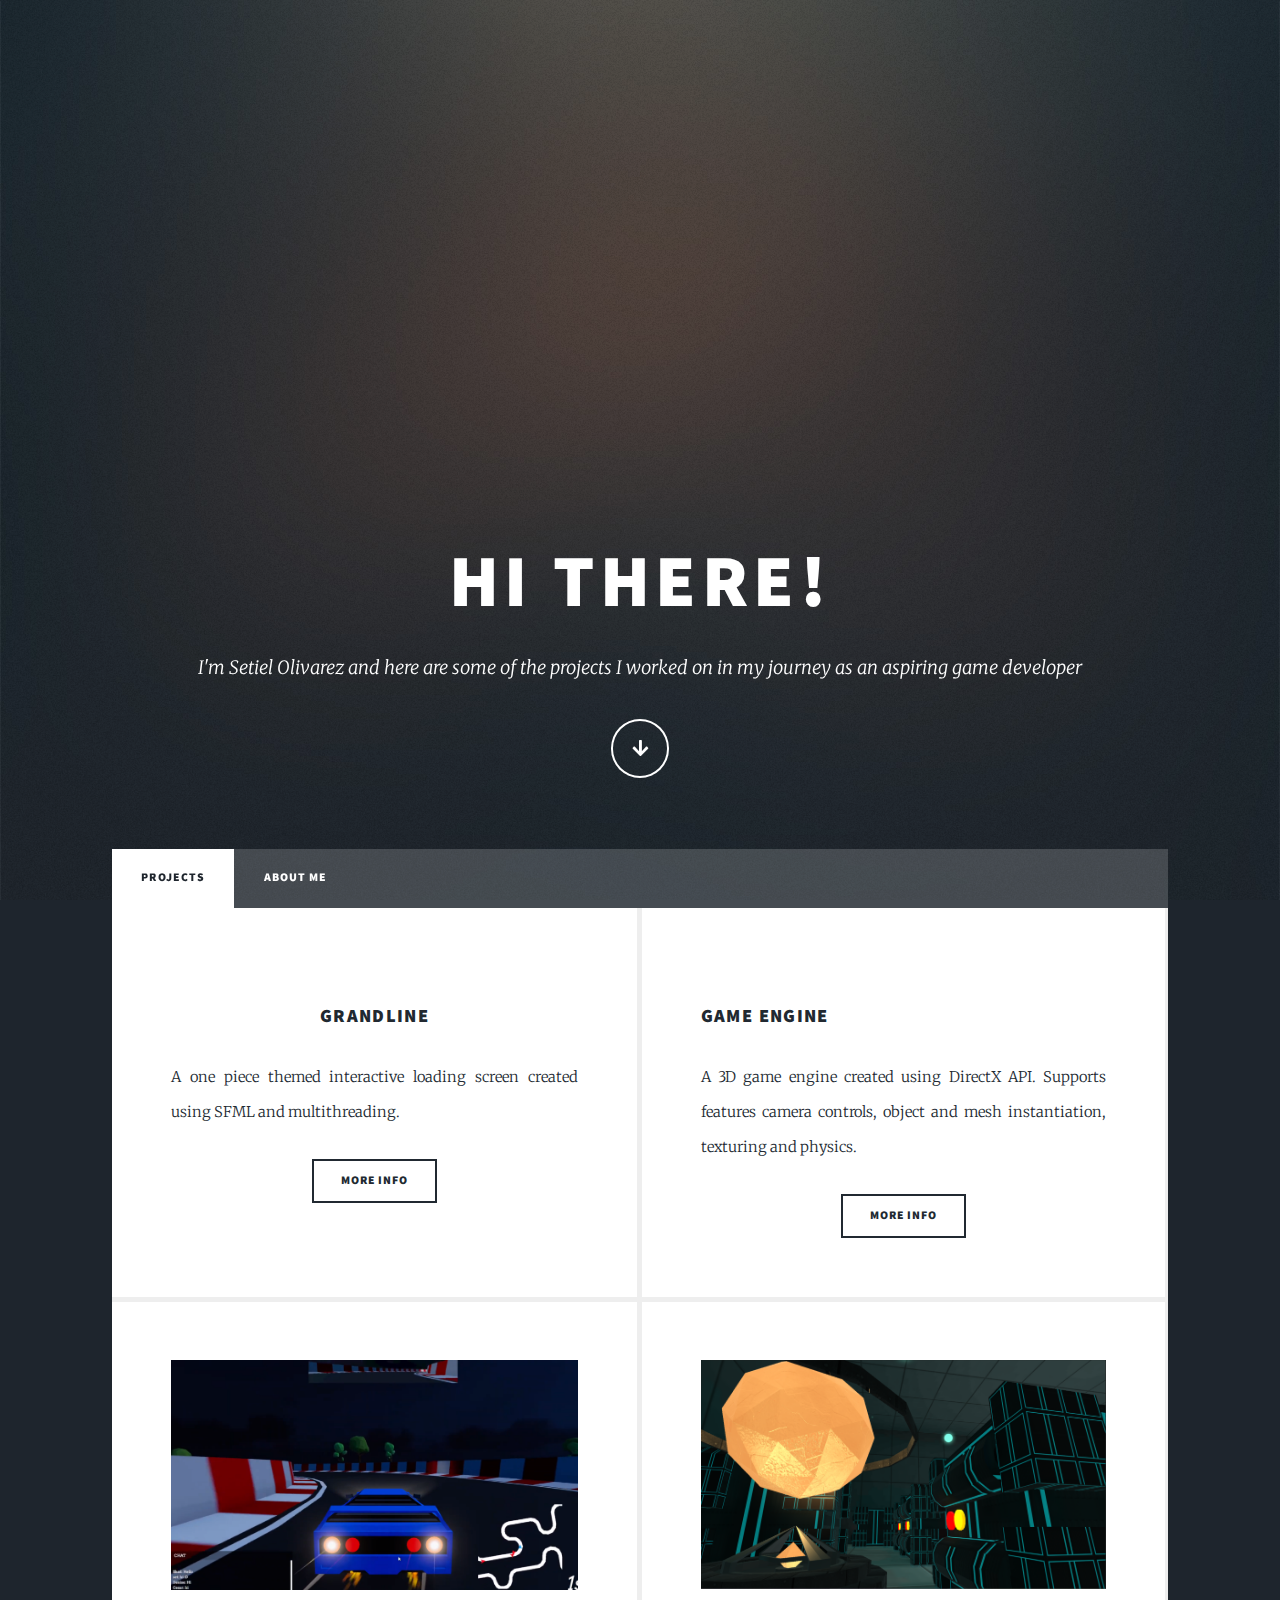
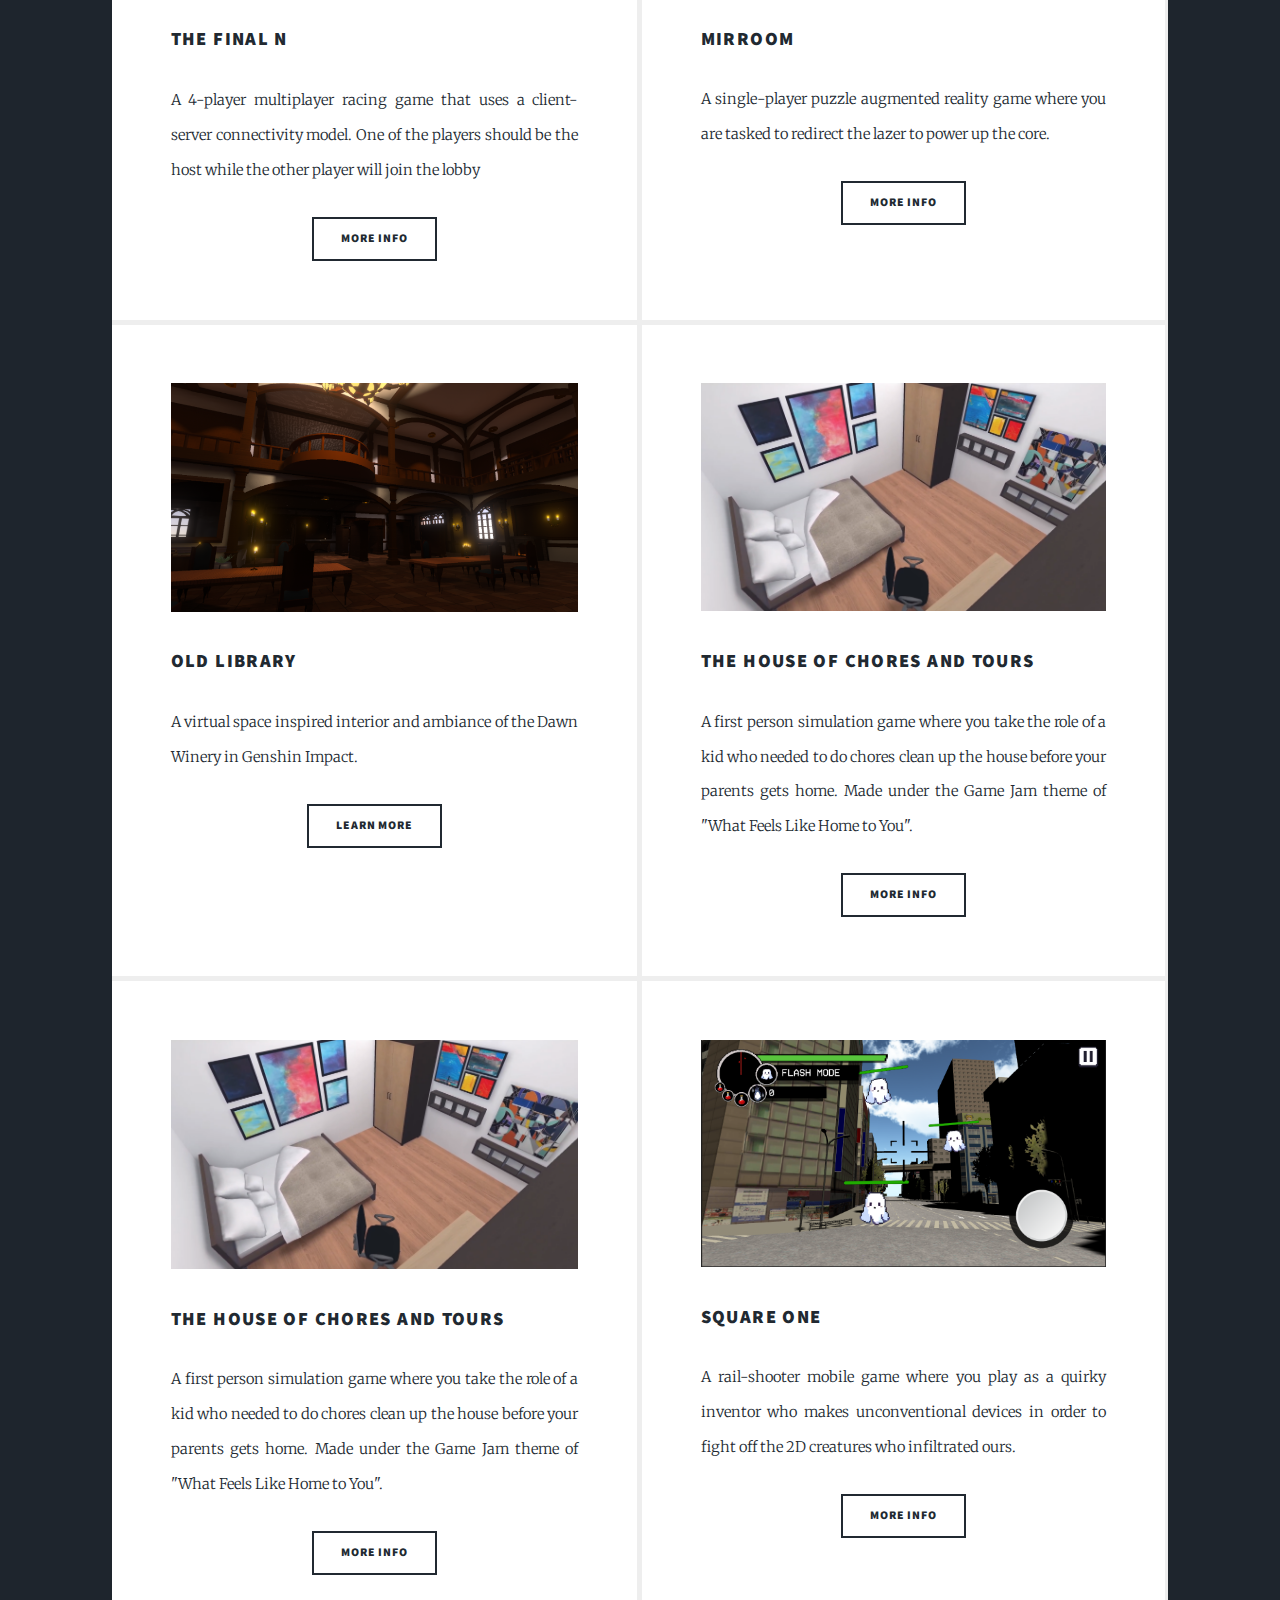
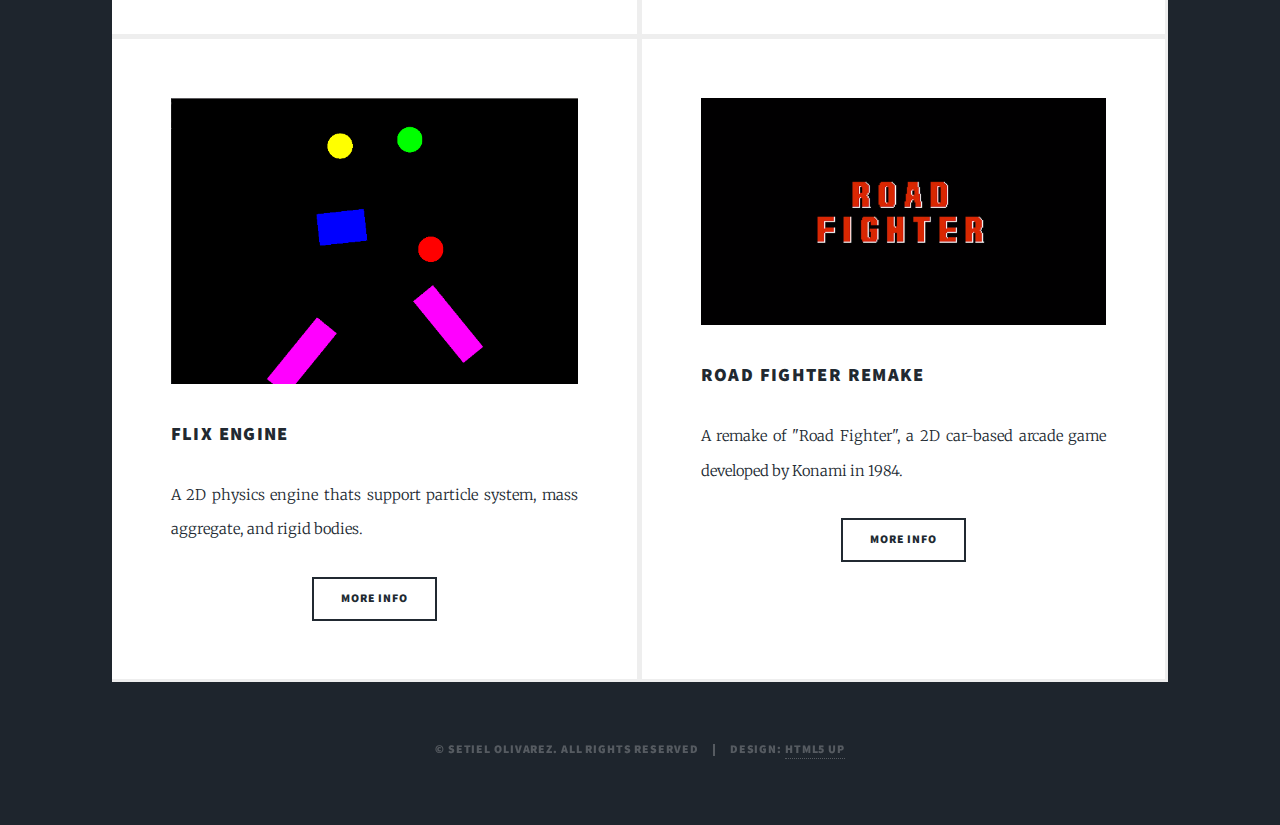
==== commit 0fc5dc49: "Fix" ====
--- a/index.html
+++ b/index.html
@@ -77,8 +77,6 @@
 				</ul>
 			</article>
 			-->
-
-
 			<!-- Posts -->
 			<section class="posts">
 
@@ -185,22 +183,22 @@
 
 			</section>
 
-	<!-- Footer -->
-						<!--<footer>
-							<div class="pagination">-->
-								<!--<a href="#" class="previous">Prev</a>-->
-								<!--<a href="hompage2.html" class="page active">1</a>
-								<a href="#" class="page">2</a>
-								<a href="#" class="page">3</a>
-								<span class="extra">&hellip;</span>
-								<a href="#" class="page">8</a>
-								<a href="#" class="page">9</a>
-								<a href="#" class="page">10</a>
-								<a href="#" class="next">Next</a>
-							</div>
-						</footer>-->
-
-</div>
+			<!-- Footer -->
+			<!--<footer>
+				<div class="pagination">-->
+			<!--<a href="#" class="previous">Prev</a>-->
+			<!--<a href="hompage2.html" class="page active">1</a>
+					<a href="#" class="page">2</a>
+					<a href="#" class="page">3</a>
+					<span class="extra">&hellip;</span>
+					<a href="#" class="page">8</a>
+					<a href="#" class="page">9</a>
+					<a href="#" class="page">10</a>
+					<a href="#" class="next">Next</a>
+				</div>
+			</footer>-->
+
+		</div>
 
 		<!-- Footer -->
 		<!--<footer id="footer">
@@ -231,7 +229,6 @@
 				</section>
 			</section>
 		</footer>-->
-
 		<!-- Copyright -->
 		<div id="copyright">
 			<ul><li>&copy; Setiel Olivarez. All rights reserved</li><li>Design: <a href="https://html5up.net">HTML5 UP</a></li></ul>
--- a/assets/css/main.css
+++ b/assets/css/main.css
@@ -1,26 +1,14 @@
-<<<<<<< HEAD
-@import url("fontawesome-all.min.css");
-@import url("https://fonts.googleapis.com/css?family=Roboto:100,300,100italic,300italic");
-
-/*
-	Landed by HTML5 UP
-=======
 @import url(fontawesome-all.min.css);
 @import url("https://fonts.googleapis.com/css?family=Merriweather:300,700,300italic,700italic|Source+Sans+Pro:900");
 
 /*
 	Massively by HTML5 UP
->>>>>>> main
 	html5up.net | @ajlkn
 	Free for personal and commercial use under the CCA 3.0 license (html5up.net/license)
 */
 
 html, body, div, span, applet, object,
-<<<<<<< HEAD
-iframe, h1, h2, h3, h4, h5, h6, p, blockquote,
-=======
 , h1, h2, h3, h4, h5, h6, p, blockquote,
->>>>>>> main
 pre, a, abbr, acronym, address, big, cite,
 code, del, dfn, em, img, ins, kbd, q, s, samp,
 small, strike, strong, sub, sup, tt, var, b,
@@ -37,8 +25,6 @@
 	font: inherit;
 	vertical-align: baseline;}
 
-<<<<<<< HEAD
-=======
 iframe {
 	width: 100%;
 	aspect-ratio: 16/9;
@@ -49,7 +35,6 @@
 	height: auto
 }
 
->>>>>>> main
 article, aside, details, figcaption, figure,
 footer, header, hgroup, menu, nav, section {
 	display: block;}
@@ -99,8 +84,6 @@
 
 /* Basic */
 
-<<<<<<< HEAD
-=======
 	@-ms-viewport {
 		width: device-width;
 	}
@@ -117,7 +100,6 @@
 
 	}
 
->>>>>>> main
 	html {
 		box-sizing: border-box;
 	}
@@ -126,38 +108,6 @@
 		box-sizing: inherit;
 	}
 
-<<<<<<< HEAD
-	html, body {
-		background: #1c1d26;
-	}
-
-	body.is-preload *, body.is-preload *:before, body.is-preload *:after {
-		-moz-animation: none !important;
-		-webkit-animation: none !important;
-		-ms-animation: none !important;
-		animation: none !important;
-		-moz-transition: none !important;
-		-webkit-transition: none !important;
-		-ms-transition: none !important;
-		transition: none !important;
-	}
-
-	body, input, select, textarea {
-		color: rgba(255, 255, 255, 0.75);
-		font-family: "Roboto", Helvetica, sans-serif;
-		font-size: 15pt;
-		font-weight: 100;
-		line-height: 1.75em;
-	}
-
-	a {
-		-moz-transition: border-color 0.2s ease-in-out, color 0.2s ease-in-out;
-		-webkit-transition: border-color 0.2s ease-in-out, color 0.2s ease-in-out;
-		-ms-transition: border-color 0.2s ease-in-out, color 0.2s ease-in-out;
-		transition: border-color 0.2s ease-in-out, color 0.2s ease-in-out;
-		border-bottom: dotted 1px;
-		color: #e44c65;
-=======
 	body {
 		background-color: #1e252d;
 	}
@@ -220,25 +170,15 @@
 		-ms-transition: color 0.2s ease-in-out, background-color 0.2s ease-in-out, border-color 0.2s ease-in-out, box-shadow 0.2s ease-in-out;
 		transition: color 0.2s ease-in-out, background-color 0.2s ease-in-out, border-color 0.2s ease-in-out, box-shadow 0.2s ease-in-out;
 		border-bottom: dotted 1px;
->>>>>>> main
 		text-decoration: none;
 	}
 
 		a:hover {
-<<<<<<< HEAD
-			color: #e44c65 !important;
-=======
->>>>>>> main
 			border-bottom-color: transparent;
 		}
 
 	strong, b {
-<<<<<<< HEAD
-		color: #ffffff;
-		font-weight: 300;
-=======
 		font-weight: 600;
->>>>>>> main
 	}
 
 	em, i {
@@ -246,85 +186,6 @@
 	}
 
 	p {
-<<<<<<< HEAD
-		margin: 0 0 2em 0;
-	}
-
-	h1, h2, h3, h4, h5, h6 {
-		color: #ffffff;
-		font-weight: 300;
-		line-height: 1em;
-		margin: 0 0 1em 0;
-	}
-
-		h1 a, h2 a, h3 a, h4 a, h5 a, h6 a {
-			color: inherit;
-			border: 0;
-		}
-
-	h2 {
-		font-size: 2em;
-		line-height: 1.5em;
-		letter-spacing: -0.025em;
-	}
-
-	h3 {
-		font-size: 1.35em;
-		line-height: 1.5em;
-	}
-
-	h4 {
-		font-size: 1.1em;
-		line-height: 1.5em;
-	}
-
-	h5 {
-		font-size: 0.9em;
-		line-height: 1.5em;
-	}
-
-	h6 {
-		font-size: 0.7em;
-		line-height: 1.5em;
-	}
-
-	sub {
-		font-size: 0.8em;
-		position: relative;
-		top: 0.5em;
-	}
-
-	sup {
-		font-size: 0.8em;
-		position: relative;
-		top: -0.5em;
-	}
-
-	hr {
-		border: 0;
-		border-bottom: solid 1px rgba(255, 255, 255, 0.3);
-		margin: 3em 0;
-	}
-
-		hr.major {
-			margin: 4em 0;
-		}
-
-	blockquote {
-		border-left: solid 4px rgba(255, 255, 255, 0.3);
-		font-style: italic;
-		margin: 0 0 2em 0;
-		padding: 0.5em 0 0.5em 2em;
-	}
-
-	code {
-		background: rgba(255, 255, 255, 0.075);
-		border-radius: 4px;
-		font-family: "Courier New", monospace;
-		font-size: 0.9em;
-		margin: 0 0.25em;
-		padding: 0.25em 0.65em;
-=======
 		text-align: justify;
 		margin: 0 0 2rem 0;
 	}
@@ -398,30 +259,17 @@
 		font-size: 0.9rem;
 		margin: 0 0.25rem;
 		padding: 0.25rem 0.65rem;
->>>>>>> main
 	}
 
 	pre {
 		-webkit-overflow-scrolling: touch;
 		font-family: "Courier New", monospace;
-<<<<<<< HEAD
-		font-size: 0.9em;
-		margin: 0 0 2em 0;
-=======
 		font-size: 0.9rem;
 		margin: 0 0 2rem 0;
->>>>>>> main
 	}
 
 		pre code {
 			display: block;
-<<<<<<< HEAD
-			line-height: 1.75em;
-			padding: 1em 1.5em;
-			overflow-x: auto;
-		}
-
-=======
 			line-height: 1.75;
 			padding: 1rem 1.5rem;
 			overflow-x: auto;
@@ -437,7 +285,6 @@
 			margin: 5rem 0;
 		}
 
->>>>>>> main
 	.align-left {
 		text-align: left;
 	}
@@ -450,452 +297,6 @@
 		text-align: right;
 	}
 
-<<<<<<< HEAD
-/* Loader */
-
-	@-moz-keyframes spinner-show {
-		0% {
-			opacity: 0;
-		}
-
-		100% {
-			opacity: 1;
-		}
-	}
-
-	@-webkit-keyframes spinner-show {
-		0% {
-			opacity: 0;
-		}
-
-		100% {
-			opacity: 1;
-		}
-	}
-
-	@-ms-keyframes spinner-show {
-		0% {
-			opacity: 0;
-		}
-
-		100% {
-			opacity: 1;
-		}
-	}
-
-	@keyframes spinner-show {
-		0% {
-			opacity: 0;
-		}
-
-		100% {
-			opacity: 1;
-		}
-	}
-
-	@-moz-keyframes spinner-hide {
-		0% {
-			color: rgba(255, 255, 255, 0.15);
-			z-index: 100001;
-			-moz-transform: scale(1) rotate(0deg);
-			-webkit-transform: scale(1) rotate(0deg);
-			-ms-transform: scale(1) rotate(0deg);
-			transform: scale(1) rotate(0deg);
-		}
-
-		99% {
-			color: #1c1d26;
-			z-index: 100001;
-			-moz-transform: scale(0.5) rotate(360deg);
-			-webkit-transform: scale(0.5) rotate(360deg);
-			-ms-transform: scale(0.5) rotate(360deg);
-			transform: scale(0.5) rotate(360deg);
-		}
-
-		100% {
-			color: #1c1d26;
-			z-index: -1;
-			-moz-transform: scale(0.5) rotate(360deg);
-			-webkit-transform: scale(0.5) rotate(360deg);
-			-ms-transform: scale(0.5) rotate(360deg);
-			transform: scale(0.5) rotate(360deg);
-		}
-	}
-
-	@-webkit-keyframes spinner-hide {
-		0% {
-			color: rgba(255, 255, 255, 0.15);
-			z-index: 100001;
-			-moz-transform: scale(1) rotate(0deg);
-			-webkit-transform: scale(1) rotate(0deg);
-			-ms-transform: scale(1) rotate(0deg);
-			transform: scale(1) rotate(0deg);
-		}
-
-		99% {
-			color: #1c1d26;
-			z-index: 100001;
-			-moz-transform: scale(0.5) rotate(360deg);
-			-webkit-transform: scale(0.5) rotate(360deg);
-			-ms-transform: scale(0.5) rotate(360deg);
-			transform: scale(0.5) rotate(360deg);
-		}
-
-		100% {
-			color: #1c1d26;
-			z-index: -1;
-			-moz-transform: scale(0.5) rotate(360deg);
-			-webkit-transform: scale(0.5) rotate(360deg);
-			-ms-transform: scale(0.5) rotate(360deg);
-			transform: scale(0.5) rotate(360deg);
-		}
-	}
-
-	@-ms-keyframes spinner-hide {
-		0% {
-			color: rgba(255, 255, 255, 0.15);
-			z-index: 100001;
-			-moz-transform: scale(1) rotate(0deg);
-			-webkit-transform: scale(1) rotate(0deg);
-			-ms-transform: scale(1) rotate(0deg);
-			transform: scale(1) rotate(0deg);
-		}
-
-		99% {
-			color: #1c1d26;
-			z-index: 100001;
-			-moz-transform: scale(0.5) rotate(360deg);
-			-webkit-transform: scale(0.5) rotate(360deg);
-			-ms-transform: scale(0.5) rotate(360deg);
-			transform: scale(0.5) rotate(360deg);
-		}
-
-		100% {
-			color: #1c1d26;
-			z-index: -1;
-			-moz-transform: scale(0.5) rotate(360deg);
-			-webkit-transform: scale(0.5) rotate(360deg);
-			-ms-transform: scale(0.5) rotate(360deg);
-			transform: scale(0.5) rotate(360deg);
-		}
-	}
-
-	@keyframes spinner-hide {
-		0% {
-			color: rgba(255, 255, 255, 0.15);
-			z-index: 100001;
-			-moz-transform: scale(1) rotate(0deg);
-			-webkit-transform: scale(1) rotate(0deg);
-			-ms-transform: scale(1) rotate(0deg);
-			transform: scale(1) rotate(0deg);
-		}
-
-		99% {
-			color: #1c1d26;
-			z-index: 100001;
-			-moz-transform: scale(0.5) rotate(360deg);
-			-webkit-transform: scale(0.5) rotate(360deg);
-			-ms-transform: scale(0.5) rotate(360deg);
-			transform: scale(0.5) rotate(360deg);
-		}
-
-		100% {
-			color: #1c1d26;
-			z-index: -1;
-			-moz-transform: scale(0.5) rotate(360deg);
-			-webkit-transform: scale(0.5) rotate(360deg);
-			-ms-transform: scale(0.5) rotate(360deg);
-			transform: scale(0.5) rotate(360deg);
-		}
-	}
-
-	@-moz-keyframes spinner-rotate {
-		0% {
-			-moz-transform: scale(1) rotate(0deg);
-			-webkit-transform: scale(1) rotate(0deg);
-			-ms-transform: scale(1) rotate(0deg);
-			transform: scale(1) rotate(0deg);
-		}
-
-		100% {
-			-moz-transform: scale(1) rotate(360deg);
-			-webkit-transform: scale(1) rotate(360deg);
-			-ms-transform: scale(1) rotate(360deg);
-			transform: scale(1) rotate(360deg);
-		}
-	}
-
-	@-webkit-keyframes spinner-rotate {
-		0% {
-			-moz-transform: scale(1) rotate(0deg);
-			-webkit-transform: scale(1) rotate(0deg);
-			-ms-transform: scale(1) rotate(0deg);
-			transform: scale(1) rotate(0deg);
-		}
-
-		100% {
-			-moz-transform: scale(1) rotate(360deg);
-			-webkit-transform: scale(1) rotate(360deg);
-			-ms-transform: scale(1) rotate(360deg);
-			transform: scale(1) rotate(360deg);
-		}
-	}
-
-	@-ms-keyframes spinner-rotate {
-		0% {
-			-moz-transform: scale(1) rotate(0deg);
-			-webkit-transform: scale(1) rotate(0deg);
-			-ms-transform: scale(1) rotate(0deg);
-			transform: scale(1) rotate(0deg);
-		}
-
-		100% {
-			-moz-transform: scale(1) rotate(360deg);
-			-webkit-transform: scale(1) rotate(360deg);
-			-ms-transform: scale(1) rotate(360deg);
-			transform: scale(1) rotate(360deg);
-		}
-	}
-
-	@keyframes spinner-rotate {
-		0% {
-			-moz-transform: scale(1) rotate(0deg);
-			-webkit-transform: scale(1) rotate(0deg);
-			-ms-transform: scale(1) rotate(0deg);
-			transform: scale(1) rotate(0deg);
-		}
-
-		100% {
-			-moz-transform: scale(1) rotate(360deg);
-			-webkit-transform: scale(1) rotate(360deg);
-			-ms-transform: scale(1) rotate(360deg);
-			transform: scale(1) rotate(360deg);
-		}
-	}
-
-	@-moz-keyframes overlay-hide {
-		0% {
-			opacity: 1;
-			z-index: 100000;
-		}
-
-		15% {
-			opacity: 1;
-			z-index: 100000;
-		}
-
-		99% {
-			opacity: 0;
-			z-index: 100000;
-		}
-
-		100% {
-			opacity: 0;
-			z-index: -1;
-		}
-	}
-
-	@-webkit-keyframes overlay-hide {
-		0% {
-			opacity: 1;
-			z-index: 100000;
-		}
-
-		15% {
-			opacity: 1;
-			z-index: 100000;
-		}
-
-		99% {
-			opacity: 0;
-			z-index: 100000;
-		}
-
-		100% {
-			opacity: 0;
-			z-index: -1;
-		}
-	}
-
-	@-ms-keyframes overlay-hide {
-		0% {
-			opacity: 1;
-			z-index: 100000;
-		}
-
-		15% {
-			opacity: 1;
-			z-index: 100000;
-		}
-
-		99% {
-			opacity: 0;
-			z-index: 100000;
-		}
-
-		100% {
-			opacity: 0;
-			z-index: -1;
-		}
-	}
-
-	@keyframes overlay-hide {
-		0% {
-			opacity: 1;
-			z-index: 100000;
-		}
-
-		15% {
-			opacity: 1;
-			z-index: 100000;
-		}
-
-		99% {
-			opacity: 0;
-			z-index: 100000;
-		}
-
-		100% {
-			opacity: 0;
-			z-index: -1;
-		}
-	}
-
-	body.landing {
-		text-decoration: none;
-	}
-
-		body.landing:before {
-			-moz-osx-font-smoothing: grayscale;
-			-webkit-font-smoothing: antialiased;
-			display: inline-block;
-			font-style: normal;
-			font-variant: normal;
-			text-rendering: auto;
-			line-height: 1;
-			text-transform: none !important;
-			font-family: 'Font Awesome 5 Free';
-			font-weight: 900;
-		}
-
-		body.landing:before {
-			-moz-animation: spinner-show 1.5s 1 0.25s ease forwards, spinner-hide 0.25s ease-in-out forwards !important;
-			-webkit-animation: spinner-show 1.5s 1 0.25s ease forwards, spinner-hide 0.25s ease-in-out forwards !important;
-			-ms-animation: spinner-show 1.5s 1 0.25s ease forwards, spinner-hide 0.25s ease-in-out forwards !important;
-			animation: spinner-show 1.5s 1 0.25s ease forwards, spinner-hide 0.25s ease-in-out forwards !important;
-			-moz-transform-origin: 50% 50%;
-			-webkit-transform-origin: 50% 50%;
-			-ms-transform-origin: 50% 50%;
-			transform-origin: 50% 50%;
-			color: rgba(255, 255, 255, 0.15);
-			content: '\f1ce';
-			cursor: default;
-			display: block;
-			font-size: 2em;
-			height: 2em;
-			left: 50%;
-			line-height: 2em;
-			margin: -1em 0 0 -1em;
-			opacity: 0;
-			position: fixed;
-			text-align: center;
-			top: 50%;
-			width: 2em;
-			z-index: -1;
-		}
-
-		body.landing:after {
-			-moz-animation: overlay-hide 1.5s ease-in forwards !important;
-			-webkit-animation: overlay-hide 1.5s ease-in forwards !important;
-			-ms-animation: overlay-hide 1.5s ease-in forwards !important;
-			animation: overlay-hide 1.5s ease-in forwards !important;
-			background: #1c1d26;
-			content: '';
-			display: block;
-			height: 100%;
-			left: 0;
-			opacity: 0;
-			position: fixed;
-			top: 0;
-			width: 100%;
-			z-index: -1;
-		}
-
-		body.landing.is-preload:before {
-			-moz-animation: spinner-show 1.5s 1 0.25s ease forwards, spinner-rotate 0.75s infinite linear !important;
-			-webkit-animation: spinner-show 1.5s 1 0.25s ease forwards, spinner-rotate 0.75s infinite linear !important;
-			-ms-animation: spinner-show 1.5s 1 0.25s ease forwards, spinner-rotate 0.75s infinite linear !important;
-			animation: spinner-show 1.5s 1 0.25s ease forwards, spinner-rotate 0.75s infinite linear !important;
-			z-index: 100001;
-		}
-
-		body.landing.is-preload:after {
-			-moz-animation: none !important;
-			-webkit-animation: none !important;
-			-ms-animation: none !important;
-			animation: none !important;
-			opacity: 1;
-			z-index: 100000;
-		}
-
-	@media (-webkit-min-device-pixel-ratio: 2) {
-
-		body.landing:before {
-			line-height: 2.025em;
-		}
-
-	}
-
-/* Container */
-
-	.container {
-		margin: 0 auto;
-		max-width: calc(100% - 4em);
-		width: 70em;
-	}
-
-		.container.xsmall {
-			width: 17.5em;
-		}
-
-		.container.small {
-			width: 35em;
-		}
-
-		.container.medium {
-			width: 52.5em;
-		}
-
-		.container.large {
-			width: 87.5em;
-		}
-
-		.container.xlarge {
-			width: 105em;
-		}
-
-		.container.max {
-			width: 100%;
-		}
-
-		@media screen and (max-width: 1280px) {
-
-			.container {
-				width: 90%;
-				max-width: 100%;
-			}
-
-		}
-
-		@media screen and (max-width: 980px) {
-
-			.container {
-				width: 100% !important;
-			}
-
-		}
-
-=======
 	input, select, textarea {
 		color: #212931;
 	}
@@ -931,7 +332,6 @@
 		border-bottom-color: #eeeeee;
 	}
 
->>>>>>> main
 /* Row */
 
 	.row {
@@ -1075,21 +475,6 @@
 
 		.row.gtr-0 {
 			margin-top: 0;
-<<<<<<< HEAD
-			margin-left: 0em;
-		}
-
-			.row.gtr-0 > * {
-				padding: 0 0 0 0em;
-			}
-
-			.row.gtr-0.gtr-uniform {
-				margin-top: 0em;
-			}
-
-				.row.gtr-0.gtr-uniform > * {
-					padding-top: 0em;
-=======
 			margin-left: 0rem;
 		}
 
@@ -1103,26 +488,10 @@
 
 				.row.gtr-0.gtr-uniform > * {
 					padding-top: 0rem;
->>>>>>> main
 				}
 
 		.row.gtr-25 {
 			margin-top: 0;
-<<<<<<< HEAD
-			margin-left: -0.625em;
-		}
-
-			.row.gtr-25 > * {
-				padding: 0 0 0 0.625em;
-			}
-
-			.row.gtr-25.gtr-uniform {
-				margin-top: -0.625em;
-			}
-
-				.row.gtr-25.gtr-uniform > * {
-					padding-top: 0.625em;
-=======
 			margin-left: -0.375rem;
 		}
 
@@ -1136,26 +505,10 @@
 
 				.row.gtr-25.gtr-uniform > * {
 					padding-top: 0.375rem;
->>>>>>> main
 				}
 
 		.row.gtr-50 {
 			margin-top: 0;
-<<<<<<< HEAD
-			margin-left: -1.25em;
-		}
-
-			.row.gtr-50 > * {
-				padding: 0 0 0 1.25em;
-			}
-
-			.row.gtr-50.gtr-uniform {
-				margin-top: -1.25em;
-			}
-
-				.row.gtr-50.gtr-uniform > * {
-					padding-top: 1.25em;
-=======
 			margin-left: -0.75rem;
 		}
 
@@ -1169,26 +522,10 @@
 
 				.row.gtr-50.gtr-uniform > * {
 					padding-top: 0.75rem;
->>>>>>> main
 				}
 
 		.row {
 			margin-top: 0;
-<<<<<<< HEAD
-			margin-left: -2.5em;
-		}
-
-			.row > * {
-				padding: 0 0 0 2.5em;
-			}
-
-			.row.gtr-uniform {
-				margin-top: -2.5em;
-			}
-
-				.row.gtr-uniform > * {
-					padding-top: 2.5em;
-=======
 			margin-left: -1.5rem;
 		}
 
@@ -1202,26 +539,10 @@
 
 				.row.gtr-uniform > * {
 					padding-top: 1.5rem;
->>>>>>> main
 				}
 
 		.row.gtr-150 {
 			margin-top: 0;
-<<<<<<< HEAD
-			margin-left: -3.75em;
-		}
-
-			.row.gtr-150 > * {
-				padding: 0 0 0 3.75em;
-			}
-
-			.row.gtr-150.gtr-uniform {
-				margin-top: -3.75em;
-			}
-
-				.row.gtr-150.gtr-uniform > * {
-					padding-top: 3.75em;
-=======
 			margin-left: -2.25rem;
 		}
 
@@ -1235,26 +556,10 @@
 
 				.row.gtr-150.gtr-uniform > * {
 					padding-top: 2.25rem;
->>>>>>> main
 				}
 
 		.row.gtr-200 {
 			margin-top: 0;
-<<<<<<< HEAD
-			margin-left: -5em;
-		}
-
-			.row.gtr-200 > * {
-				padding: 0 0 0 5em;
-			}
-
-			.row.gtr-200.gtr-uniform {
-				margin-top: -5em;
-			}
-
-				.row.gtr-200.gtr-uniform > * {
-					padding-top: 5em;
-=======
 			margin-left: -3rem;
 		}
 
@@ -1268,7 +573,6 @@
 
 				.row.gtr-200.gtr-uniform > * {
 					padding-top: 3rem;
->>>>>>> main
 				}
 
 		@media screen and (max-width: 1680px) {
@@ -1414,21 +718,6 @@
 
 				.row.gtr-0 {
 					margin-top: 0;
-<<<<<<< HEAD
-					margin-left: 0em;
-				}
-
-					.row.gtr-0 > * {
-						padding: 0 0 0 0em;
-					}
-
-					.row.gtr-0.gtr-uniform {
-						margin-top: 0em;
-					}
-
-						.row.gtr-0.gtr-uniform > * {
-							padding-top: 0em;
-=======
 					margin-left: 0rem;
 				}
 
@@ -1442,26 +731,10 @@
 
 						.row.gtr-0.gtr-uniform > * {
 							padding-top: 0rem;
->>>>>>> main
 						}
 
 				.row.gtr-25 {
 					margin-top: 0;
-<<<<<<< HEAD
-					margin-left: -0.625em;
-				}
-
-					.row.gtr-25 > * {
-						padding: 0 0 0 0.625em;
-					}
-
-					.row.gtr-25.gtr-uniform {
-						margin-top: -0.625em;
-					}
-
-						.row.gtr-25.gtr-uniform > * {
-							padding-top: 0.625em;
-=======
 					margin-left: -0.375rem;
 				}
 
@@ -1475,26 +748,10 @@
 
 						.row.gtr-25.gtr-uniform > * {
 							padding-top: 0.375rem;
->>>>>>> main
 						}
 
 				.row.gtr-50 {
 					margin-top: 0;
-<<<<<<< HEAD
-					margin-left: -1.25em;
-				}
-
-					.row.gtr-50 > * {
-						padding: 0 0 0 1.25em;
-					}
-
-					.row.gtr-50.gtr-uniform {
-						margin-top: -1.25em;
-					}
-
-						.row.gtr-50.gtr-uniform > * {
-							padding-top: 1.25em;
-=======
 					margin-left: -0.75rem;
 				}
 
@@ -1508,26 +765,10 @@
 
 						.row.gtr-50.gtr-uniform > * {
 							padding-top: 0.75rem;
->>>>>>> main
 						}
 
 				.row {
 					margin-top: 0;
-<<<<<<< HEAD
-					margin-left: -2.5em;
-				}
-
-					.row > * {
-						padding: 0 0 0 2.5em;
-					}
-
-					.row.gtr-uniform {
-						margin-top: -2.5em;
-					}
-
-						.row.gtr-uniform > * {
-							padding-top: 2.5em;
-=======
 					margin-left: -1.5rem;
 				}
 
@@ -1541,26 +782,10 @@
 
 						.row.gtr-uniform > * {
 							padding-top: 1.5rem;
->>>>>>> main
 						}
 
 				.row.gtr-150 {
 					margin-top: 0;
-<<<<<<< HEAD
-					margin-left: -3.75em;
-				}
-
-					.row.gtr-150 > * {
-						padding: 0 0 0 3.75em;
-					}
-
-					.row.gtr-150.gtr-uniform {
-						margin-top: -3.75em;
-					}
-
-						.row.gtr-150.gtr-uniform > * {
-							padding-top: 3.75em;
-=======
 					margin-left: -2.25rem;
 				}
 
@@ -1574,26 +799,10 @@
 
 						.row.gtr-150.gtr-uniform > * {
 							padding-top: 2.25rem;
->>>>>>> main
 						}
 
 				.row.gtr-200 {
 					margin-top: 0;
-<<<<<<< HEAD
-					margin-left: -5em;
-				}
-
-					.row.gtr-200 > * {
-						padding: 0 0 0 5em;
-					}
-
-					.row.gtr-200.gtr-uniform {
-						margin-top: -5em;
-					}
-
-						.row.gtr-200.gtr-uniform > * {
-							padding-top: 5em;
-=======
 					margin-left: -3rem;
 				}
 
@@ -1607,7 +816,6 @@
 
 						.row.gtr-200.gtr-uniform > * {
 							padding-top: 3rem;
->>>>>>> main
 						}
 
 		}
@@ -1755,21 +963,6 @@
 
 				.row.gtr-0 {
 					margin-top: 0;
-<<<<<<< HEAD
-					margin-left: 0em;
-				}
-
-					.row.gtr-0 > * {
-						padding: 0 0 0 0em;
-					}
-
-					.row.gtr-0.gtr-uniform {
-						margin-top: 0em;
-					}
-
-						.row.gtr-0.gtr-uniform > * {
-							padding-top: 0em;
-=======
 					margin-left: 0rem;
 				}
 
@@ -1783,26 +976,10 @@
 
 						.row.gtr-0.gtr-uniform > * {
 							padding-top: 0rem;
->>>>>>> main
 						}
 
 				.row.gtr-25 {
 					margin-top: 0;
-<<<<<<< HEAD
-					margin-left: -0.625em;
-				}
-
-					.row.gtr-25 > * {
-						padding: 0 0 0 0.625em;
-					}
-
-					.row.gtr-25.gtr-uniform {
-						margin-top: -0.625em;
-					}
-
-						.row.gtr-25.gtr-uniform > * {
-							padding-top: 0.625em;
-=======
 					margin-left: -0.375rem;
 				}
 
@@ -1816,26 +993,10 @@
 
 						.row.gtr-25.gtr-uniform > * {
 							padding-top: 0.375rem;
->>>>>>> main
 						}
 
 				.row.gtr-50 {
 					margin-top: 0;
-<<<<<<< HEAD
-					margin-left: -1.25em;
-				}
-
-					.row.gtr-50 > * {
-						padding: 0 0 0 1.25em;
-					}
-
-					.row.gtr-50.gtr-uniform {
-						margin-top: -1.25em;
-					}
-
-						.row.gtr-50.gtr-uniform > * {
-							padding-top: 1.25em;
-=======
 					margin-left: -0.75rem;
 				}
 
@@ -1849,26 +1010,10 @@
 
 						.row.gtr-50.gtr-uniform > * {
 							padding-top: 0.75rem;
->>>>>>> main
 						}
 
 				.row {
 					margin-top: 0;
-<<<<<<< HEAD
-					margin-left: -2.5em;
-				}
-
-					.row > * {
-						padding: 0 0 0 2.5em;
-					}
-
-					.row.gtr-uniform {
-						margin-top: -2.5em;
-					}
-
-						.row.gtr-uniform > * {
-							padding-top: 2.5em;
-=======
 					margin-left: -1.5rem;
 				}
 
@@ -1882,26 +1027,10 @@
 
 						.row.gtr-uniform > * {
 							padding-top: 1.5rem;
->>>>>>> main
 						}
 
 				.row.gtr-150 {
 					margin-top: 0;
-<<<<<<< HEAD
-					margin-left: -3.75em;
-				}
-
-					.row.gtr-150 > * {
-						padding: 0 0 0 3.75em;
-					}
-
-					.row.gtr-150.gtr-uniform {
-						margin-top: -3.75em;
-					}
-
-						.row.gtr-150.gtr-uniform > * {
-							padding-top: 3.75em;
-=======
 					margin-left: -2.25rem;
 				}
 
@@ -1915,26 +1044,10 @@
 
 						.row.gtr-150.gtr-uniform > * {
 							padding-top: 2.25rem;
->>>>>>> main
 						}
 
 				.row.gtr-200 {
 					margin-top: 0;
-<<<<<<< HEAD
-					margin-left: -5em;
-				}
-
-					.row.gtr-200 > * {
-						padding: 0 0 0 5em;
-					}
-
-					.row.gtr-200.gtr-uniform {
-						margin-top: -5em;
-					}
-
-						.row.gtr-200.gtr-uniform > * {
-							padding-top: 5em;
-=======
 					margin-left: -3rem;
 				}
 
@@ -1948,7 +1061,6 @@
 
 						.row.gtr-200.gtr-uniform > * {
 							padding-top: 3rem;
->>>>>>> main
 						}
 
 		}
@@ -2096,21 +1208,6 @@
 
 				.row.gtr-0 {
 					margin-top: 0;
-<<<<<<< HEAD
-					margin-left: 0em;
-				}
-
-					.row.gtr-0 > * {
-						padding: 0 0 0 0em;
-					}
-
-					.row.gtr-0.gtr-uniform {
-						margin-top: 0em;
-					}
-
-						.row.gtr-0.gtr-uniform > * {
-							padding-top: 0em;
-=======
 					margin-left: 0rem;
 				}
 
@@ -2124,26 +1221,10 @@
 
 						.row.gtr-0.gtr-uniform > * {
 							padding-top: 0rem;
->>>>>>> main
 						}
 
 				.row.gtr-25 {
 					margin-top: 0;
-<<<<<<< HEAD
-					margin-left: -0.625em;
-				}
-
-					.row.gtr-25 > * {
-						padding: 0 0 0 0.625em;
-					}
-
-					.row.gtr-25.gtr-uniform {
-						margin-top: -0.625em;
-					}
-
-						.row.gtr-25.gtr-uniform > * {
-							padding-top: 0.625em;
-=======
 					margin-left: -0.375rem;
 				}
 
@@ -2157,26 +1238,10 @@
 
 						.row.gtr-25.gtr-uniform > * {
 							padding-top: 0.375rem;
->>>>>>> main
 						}
 
 				.row.gtr-50 {
 					margin-top: 0;
-<<<<<<< HEAD
-					margin-left: -1.25em;
-				}
-
-					.row.gtr-50 > * {
-						padding: 0 0 0 1.25em;
-					}
-
-					.row.gtr-50.gtr-uniform {
-						margin-top: -1.25em;
-					}
-
-						.row.gtr-50.gtr-uniform > * {
-							padding-top: 1.25em;
-=======
 					margin-left: -0.75rem;
 				}
 
@@ -2190,26 +1255,10 @@
 
 						.row.gtr-50.gtr-uniform > * {
 							padding-top: 0.75rem;
->>>>>>> main
 						}
 
 				.row {
 					margin-top: 0;
-<<<<<<< HEAD
-					margin-left: -2.5em;
-				}
-
-					.row > * {
-						padding: 0 0 0 2.5em;
-					}
-
-					.row.gtr-uniform {
-						margin-top: -2.5em;
-					}
-
-						.row.gtr-uniform > * {
-							padding-top: 2.5em;
-=======
 					margin-left: -1.5rem;
 				}
 
@@ -2223,26 +1272,10 @@
 
 						.row.gtr-uniform > * {
 							padding-top: 1.5rem;
->>>>>>> main
 						}
 
 				.row.gtr-150 {
 					margin-top: 0;
-<<<<<<< HEAD
-					margin-left: -3.75em;
-				}
-
-					.row.gtr-150 > * {
-						padding: 0 0 0 3.75em;
-					}
-
-					.row.gtr-150.gtr-uniform {
-						margin-top: -3.75em;
-					}
-
-						.row.gtr-150.gtr-uniform > * {
-							padding-top: 3.75em;
-=======
 					margin-left: -2.25rem;
 				}
 
@@ -2256,26 +1289,10 @@
 
 						.row.gtr-150.gtr-uniform > * {
 							padding-top: 2.25rem;
->>>>>>> main
 						}
 
 				.row.gtr-200 {
 					margin-top: 0;
-<<<<<<< HEAD
-					margin-left: -5em;
-				}
-
-					.row.gtr-200 > * {
-						padding: 0 0 0 5em;
-					}
-
-					.row.gtr-200.gtr-uniform {
-						margin-top: -5em;
-					}
-
-						.row.gtr-200.gtr-uniform > * {
-							padding-top: 5em;
-=======
 					margin-left: -3rem;
 				}
 
@@ -2289,7 +1306,6 @@
 
 						.row.gtr-200.gtr-uniform > * {
 							padding-top: 3rem;
->>>>>>> main
 						}
 
 		}
@@ -2437,21 +1453,6 @@
 
 				.row.gtr-0 {
 					margin-top: 0;
-<<<<<<< HEAD
-					margin-left: 0em;
-				}
-
-					.row.gtr-0 > * {
-						padding: 0 0 0 0em;
-					}
-
-					.row.gtr-0.gtr-uniform {
-						margin-top: 0em;
-					}
-
-						.row.gtr-0.gtr-uniform > * {
-							padding-top: 0em;
-=======
 					margin-left: 0rem;
 				}
 
@@ -2465,26 +1466,10 @@
 
 						.row.gtr-0.gtr-uniform > * {
 							padding-top: 0rem;
->>>>>>> main
 						}
 
 				.row.gtr-25 {
 					margin-top: 0;
-<<<<<<< HEAD
-					margin-left: -0.625em;
-				}
-
-					.row.gtr-25 > * {
-						padding: 0 0 0 0.625em;
-					}
-
-					.row.gtr-25.gtr-uniform {
-						margin-top: -0.625em;
-					}
-
-						.row.gtr-25.gtr-uniform > * {
-							padding-top: 0.625em;
-=======
 					margin-left: -0.375rem;
 				}
 
@@ -2498,26 +1483,10 @@
 
 						.row.gtr-25.gtr-uniform > * {
 							padding-top: 0.375rem;
->>>>>>> main
 						}
 
 				.row.gtr-50 {
 					margin-top: 0;
-<<<<<<< HEAD
-					margin-left: -1.25em;
-				}
-
-					.row.gtr-50 > * {
-						padding: 0 0 0 1.25em;
-					}
-
-					.row.gtr-50.gtr-uniform {
-						margin-top: -1.25em;
-					}
-
-						.row.gtr-50.gtr-uniform > * {
-							padding-top: 1.25em;
-=======
 					margin-left: -0.75rem;
 				}
 
@@ -2531,26 +1500,10 @@
 
 						.row.gtr-50.gtr-uniform > * {
 							padding-top: 0.75rem;
->>>>>>> main
 						}
 
 				.row {
 					margin-top: 0;
-<<<<<<< HEAD
-					margin-left: -2.5em;
-				}
-
-					.row > * {
-						padding: 0 0 0 2.5em;
-					}
-
-					.row.gtr-uniform {
-						margin-top: -2.5em;
-					}
-
-						.row.gtr-uniform > * {
-							padding-top: 2.5em;
-=======
 					margin-left: -1.5rem;
 				}
 
@@ -2564,26 +1517,10 @@
 
 						.row.gtr-uniform > * {
 							padding-top: 1.5rem;
->>>>>>> main
 						}
 
 				.row.gtr-150 {
 					margin-top: 0;
-<<<<<<< HEAD
-					margin-left: -3.75em;
-				}
-
-					.row.gtr-150 > * {
-						padding: 0 0 0 3.75em;
-					}
-
-					.row.gtr-150.gtr-uniform {
-						margin-top: -3.75em;
-					}
-
-						.row.gtr-150.gtr-uniform > * {
-							padding-top: 3.75em;
-=======
 					margin-left: -2.25rem;
 				}
 
@@ -2597,26 +1534,10 @@
 
 						.row.gtr-150.gtr-uniform > * {
 							padding-top: 2.25rem;
->>>>>>> main
 						}
 
 				.row.gtr-200 {
 					margin-top: 0;
-<<<<<<< HEAD
-					margin-left: -5em;
-				}
-
-					.row.gtr-200 > * {
-						padding: 0 0 0 5em;
-					}
-
-					.row.gtr-200.gtr-uniform {
-						margin-top: -5em;
-					}
-
-						.row.gtr-200.gtr-uniform > * {
-							padding-top: 5em;
-=======
 					margin-left: -3rem;
 				}
 
@@ -2630,7 +1551,6 @@
 
 						.row.gtr-200.gtr-uniform > * {
 							padding-top: 3rem;
->>>>>>> main
 						}
 
 		}
@@ -2778,21 +1698,6 @@
 
 				.row.gtr-0 {
 					margin-top: 0;
-<<<<<<< HEAD
-					margin-left: 0em;
-				}
-
-					.row.gtr-0 > * {
-						padding: 0 0 0 0em;
-					}
-
-					.row.gtr-0.gtr-uniform {
-						margin-top: 0em;
-					}
-
-						.row.gtr-0.gtr-uniform > * {
-							padding-top: 0em;
-=======
 					margin-left: 0rem;
 				}
 
@@ -2806,26 +1711,10 @@
 
 						.row.gtr-0.gtr-uniform > * {
 							padding-top: 0rem;
->>>>>>> main
 						}
 
 				.row.gtr-25 {
 					margin-top: 0;
-<<<<<<< HEAD
-					margin-left: -0.625em;
-				}
-
-					.row.gtr-25 > * {
-						padding: 0 0 0 0.625em;
-					}
-
-					.row.gtr-25.gtr-uniform {
-						margin-top: -0.625em;
-					}
-
-						.row.gtr-25.gtr-uniform > * {
-							padding-top: 0.625em;
-=======
 					margin-left: -0.375rem;
 				}
 
@@ -2839,26 +1728,10 @@
 
 						.row.gtr-25.gtr-uniform > * {
 							padding-top: 0.375rem;
->>>>>>> main
 						}
 
 				.row.gtr-50 {
 					margin-top: 0;
-<<<<<<< HEAD
-					margin-left: -1.25em;
-				}
-
-					.row.gtr-50 > * {
-						padding: 0 0 0 1.25em;
-					}
-
-					.row.gtr-50.gtr-uniform {
-						margin-top: -1.25em;
-					}
-
-						.row.gtr-50.gtr-uniform > * {
-							padding-top: 1.25em;
-=======
 					margin-left: -0.75rem;
 				}
 
@@ -2872,26 +1745,10 @@
 
 						.row.gtr-50.gtr-uniform > * {
 							padding-top: 0.75rem;
->>>>>>> main
 						}
 
 				.row {
 					margin-top: 0;
-<<<<<<< HEAD
-					margin-left: -2.5em;
-				}
-
-					.row > * {
-						padding: 0 0 0 2.5em;
-					}
-
-					.row.gtr-uniform {
-						margin-top: -2.5em;
-					}
-
-						.row.gtr-uniform > * {
-							padding-top: 2.5em;
-=======
 					margin-left: -1.5rem;
 				}
 
@@ -2905,26 +1762,10 @@
 
 						.row.gtr-uniform > * {
 							padding-top: 1.5rem;
->>>>>>> main
 						}
 
 				.row.gtr-150 {
 					margin-top: 0;
-<<<<<<< HEAD
-					margin-left: -3.75em;
-				}
-
-					.row.gtr-150 > * {
-						padding: 0 0 0 3.75em;
-					}
-
-					.row.gtr-150.gtr-uniform {
-						margin-top: -3.75em;
-					}
-
-						.row.gtr-150.gtr-uniform > * {
-							padding-top: 3.75em;
-=======
 					margin-left: -2.25rem;
 				}
 
@@ -2938,26 +1779,10 @@
 
 						.row.gtr-150.gtr-uniform > * {
 							padding-top: 2.25rem;
->>>>>>> main
 						}
 
 				.row.gtr-200 {
 					margin-top: 0;
-<<<<<<< HEAD
-					margin-left: -5em;
-				}
-
-					.row.gtr-200 > * {
-						padding: 0 0 0 5em;
-					}
-
-					.row.gtr-200.gtr-uniform {
-						margin-top: -5em;
-					}
-
-						.row.gtr-200.gtr-uniform > * {
-							padding-top: 5em;
-=======
 					margin-left: -3rem;
 				}
 
@@ -2971,84 +1796,10 @@
 
 						.row.gtr-200.gtr-uniform > * {
 							padding-top: 3rem;
->>>>>>> main
 						}
 
 		}
 
-<<<<<<< HEAD
-/* Section/Article */
-
-	section.special, article.special {
-		text-align: center;
-	}
-
-	header p {
-		color: #ffffff;
-		position: relative;
-		margin: 0 0 1.5em 0;
-	}
-
-	header h2 + p {
-		font-size: 1.25em;
-		margin-top: -1em;
-		line-height: 1.75em;
-	}
-
-	header h3 + p {
-		font-size: 1.1em;
-		margin-top: -0.8em;
-		line-height: 1.75em;
-	}
-
-	header h4 + p,
-	header h5 + p,
-	header h6 + p {
-		font-size: 0.9em;
-		margin-top: -0.6em;
-		line-height: 1.5em;
-	}
-
-	header.major {
-		margin: 0 0 4em 0;
-		position: relative;
-		text-align: center;
-	}
-
-		header.major:after {
-			background: #e44c65;
-			content: '';
-			display: inline-block;
-			height: 0.2em;
-			max-width: 20em;
-			width: 75%;
-		}
-
-	footer.major {
-		margin: 4em 0 0 0;
-	}
-
-/* Form */
-
-	form {
-		margin: 0 0 2em 0;
-	}
-
-		form.cta {
-			max-width: 35em;
-			margin-left: auto;
-			margin-right: auto;
-		}
-
-	label {
-		color: #ffffff;
-		display: block;
-		font-size: 0.9em;
-		font-weight: 300;
-		margin: 0 0 1em 0;
-	}
-
-=======
 		@media screen and (max-width: 360px) {
 
 			.row {
@@ -3589,7 +2340,6 @@
 
 		}
 
->>>>>>> main
 	input[type="text"],
 	input[type="password"],
 	input[type="email"],
@@ -3599,19 +2349,6 @@
 		-webkit-appearance: none;
 		-ms-appearance: none;
 		appearance: none;
-<<<<<<< HEAD
-		-moz-transition: border-color 0.2s ease-in-out;
-		-webkit-transition: border-color 0.2s ease-in-out;
-		-ms-transition: border-color 0.2s ease-in-out;
-		transition: border-color 0.2s ease-in-out;
-		background: transparent;
-		border-radius: 4px;
-		border: solid 1px rgba(255, 255, 255, 0.3);
-		color: inherit;
-		display: block;
-		outline: 0;
-		padding: 0 1em;
-=======
 		background: transparent;
 		border-radius: 0;
 		border: solid 2px;
@@ -3619,7 +2356,6 @@
 		display: block;
 		outline: 0;
 		padding: 0 1rem;
->>>>>>> main
 		text-decoration: none;
 		width: 100%;
 	}
@@ -3632,31 +2368,6 @@
 			box-shadow: none;
 		}
 
-<<<<<<< HEAD
-		input[type="text"]:focus,
-		input[type="password"]:focus,
-		input[type="email"]:focus,
-		select:focus,
-		textarea:focus {
-			border-color: #e44c65;
-		}
-
-	select {
-		background-image: url("data:image/svg+xml;charset=utf8,%3Csvg xmlns='http://www.w3.org/2000/svg' width='40' height='40' preserveAspectRatio='none' viewBox='0 0 40 40'%3E%3Cpath d='M9.4,12.3l10.4,10.4l10.4-10.4c0.2-0.2,0.5-0.4,0.9-0.4c0.3,0,0.6,0.1,0.9,0.4l3.3,3.3c0.2,0.2,0.4,0.5,0.4,0.9 c0,0.4-0.1,0.6-0.4,0.9L20.7,31.9c-0.2,0.2-0.5,0.4-0.9,0.4c-0.3,0-0.6-0.1-0.9-0.4L4.3,17.3c-0.2-0.2-0.4-0.5-0.4-0.9 c0-0.4,0.1-0.6,0.4-0.9l3.3-3.3c0.2-0.2,0.5-0.4,0.9-0.4S9.1,12.1,9.4,12.3z' fill='rgba(255, 255, 255, 0.3)' /%3E%3C/svg%3E");
-		background-size: 1.25rem;
-		background-repeat: no-repeat;
-		background-position: calc(100% - 1rem) center;
-		height: 3em;
-		padding-right: 3em;
-		text-overflow: ellipsis;
-	}
-
-		select option {
-			color: #ffffff;
-			background: #1c1d26;
-		}
-
-=======
 	select {
 		background-size: 1.25rem;
 		background-repeat: no-repeat;
@@ -3666,7 +2377,6 @@
 		text-overflow: ellipsis;
 	}
 
->>>>>>> main
 		select:focus::-ms-value {
 			background-color: transparent;
 		}
@@ -3679,19 +2389,11 @@
 	input[type="password"],
 	input[type="email"],
 	select {
-<<<<<<< HEAD
-		height: 3em;
-	}
-
-	textarea {
-		padding: 0.75em 1em;
-=======
 		height: 3rem;
 	}
 
 	textarea {
 		padding: 0.75rem 1rem;
->>>>>>> main
 	}
 
 	input[type="checkbox"],
@@ -3702,30 +2404,15 @@
 		appearance: none;
 		display: block;
 		float: left;
-<<<<<<< HEAD
-		margin-right: -2em;
-		opacity: 0;
-		width: 1em;
-=======
 		margin-right: -2rem;
 		opacity: 0;
 		width: 1rem;
->>>>>>> main
 		z-index: -1;
 	}
 
 		input[type="checkbox"] + label,
 		input[type="radio"] + label {
 			text-decoration: none;
-<<<<<<< HEAD
-			color: rgba(255, 255, 255, 0.75);
-			cursor: pointer;
-			display: inline-block;
-			font-size: 1em;
-			font-weight: 100;
-			padding-left: 2.55em;
-			padding-right: 0.75em;
-=======
 			cursor: pointer;
 			display: inline-block;
 			font-size: 1rem;
@@ -3735,7 +2422,6 @@
 			font-weight: 300;
 			padding-left: 2.8rem;
 			padding-right: 1rem;
->>>>>>> main
 			position: relative;
 		}
 
@@ -3755,20 +2441,6 @@
 
 			input[type="checkbox"] + label:before,
 			input[type="radio"] + label:before {
-<<<<<<< HEAD
-				border-radius: 4px;
-				border: solid 1px rgba(255, 255, 255, 0.3);
-				content: '';
-				display: inline-block;
-				font-size: 0.8em;
-				height: 2.25em;
-				left: 0;
-				line-height: 2.25em;
-				position: absolute;
-				text-align: center;
-				top: 0;
-				width: 2.25em;
-=======
 				border-radius: 0;
 				border: solid 2px;
 				content: '';
@@ -3781,31 +2453,15 @@
 				text-align: center;
 				top: -0.125rem;
 				width: 1.8rem;
->>>>>>> main
 			}
 
 		input[type="checkbox"]:checked + label:before,
 		input[type="radio"]:checked + label:before {
-<<<<<<< HEAD
-			background: rgba(255, 255, 255, 0.25);
-			color: #ffffff;
-			content: '\f00c';
-		}
-
-		input[type="checkbox"]:focus + label:before,
-		input[type="radio"]:focus + label:before {
-			border-color: #e44c65;
-		}
-
-	input[type="checkbox"] + label:before {
-		border-radius: 4px;
-=======
 			content: '\f00c';
 		}
 
 	input[type="checkbox"] + label:before {
 		border-radius: 0;
->>>>>>> main
 	}
 
 	input[type="radio"] + label:before {
@@ -3813,57 +2469,18 @@
 	}
 
 	::-webkit-input-placeholder {
-<<<<<<< HEAD
-		color: rgba(255, 255, 255, 0.5) !important;
-=======
->>>>>>> main
 		opacity: 1.0;
 	}
 
 	:-moz-placeholder {
-<<<<<<< HEAD
-		color: rgba(255, 255, 255, 0.5) !important;
-=======
->>>>>>> main
 		opacity: 1.0;
 	}
 
 	::-moz-placeholder {
-<<<<<<< HEAD
-		color: rgba(255, 255, 255, 0.5) !important;
-=======
->>>>>>> main
 		opacity: 1.0;
 	}
 
 	:-ms-input-placeholder {
-<<<<<<< HEAD
-		color: rgba(255, 255, 255, 0.5) !important;
-		opacity: 1.0;
-	}
-
-/* Box */
-
-	.box {
-		border-radius: 4px;
-		border: solid 1px rgba(255, 255, 255, 0.3);
-		margin-bottom: 2em;
-		padding: 1.5em;
-	}
-
-		.box > :last-child,
-		.box > :last-child > :last-child,
-		.box > :last-child > :last-child > :last-child {
-			margin-bottom: 0;
-		}
-
-		.box.alt {
-			border: 0;
-			border-radius: 0;
-			padding: 0;
-		}
-
-=======
 		opacity: 1.0;
 	}
 
@@ -3942,7 +2559,6 @@
 		color: #909498 !important;
 	}
 
->>>>>>> main
 /* Icon */
 
 	.icon {
@@ -3973,114 +2589,6 @@
 		}
 
 		.icon.solid:before {
-<<<<<<< HEAD
-			font-weight: 900 !important;
-		}
-
-		.icon.brands:before {
-			font-family: 'Font Awesome 5 Brands' !important;
-		}
-
-		.icon.alt {
-			text-decoration: none;
-		}
-
-			.icon.alt:before {
-				-moz-osx-font-smoothing: grayscale;
-				-webkit-font-smoothing: antialiased;
-				display: inline-block;
-				font-style: normal;
-				font-variant: normal;
-				text-rendering: auto;
-				line-height: 1;
-				text-transform: none !important;
-				font-family: 'Font Awesome 5 Free';
-				font-weight: 400;
-			}
-
-			.icon.alt:before {
-				color: #1c1d26 !important;
-				text-shadow: 1px 0 0 #ffffff, -1px 0 0 #ffffff, 0 1px 0 #ffffff, 0 -1px 0 #ffffff;
-			}
-
-		.icon.major {
-			background: #272833;
-			border-radius: 100%;
-			cursor: default;
-			display: inline-block;
-			height: 6em;
-			line-height: 5.65em;
-			margin: 0 0 2em 0;
-			text-align: center;
-			width: 6em;
-		}
-
-			.icon.major:before {
-				font-size: 2.25em;
-			}
-
-			.icon.major.alt {
-				text-decoration: none;
-			}
-
-				.icon.major.alt:before {
-					-moz-osx-font-smoothing: grayscale;
-					-webkit-font-smoothing: antialiased;
-					display: inline-block;
-					font-style: normal;
-					font-variant: normal;
-					text-rendering: auto;
-					line-height: 1;
-					text-transform: none !important;
-					font-family: 'Font Awesome 5 Free';
-					font-weight: 400;
-				}
-
-				.icon.major.alt:before {
-					color: #272833 !important;
-					text-shadow: 1px 0 0 #ffffff, -1px 0 0 #ffffff, 0 1px 0 #ffffff, 0 -1px 0 #ffffff;
-				}
-
-/* Image */
-
-	.image {
-		border-radius: 4px;
-		border: 0;
-		display: inline-block;
-		position: relative;
-		overflow: hidden;
-	}
-
-		.image:before {
-			content: '';
-			display: block;
-			position: absolute;
-			left: 0;
-			top: 0;
-			background-image: url("images/overlay.png");
-			width: 100%;
-			height: 100%;
-			z-index: 1;
-		}
-
-		.image img {
-			border-radius: 4px;
-			display: block;
-		}
-
-		.image.left {
-			float: left;
-			margin: 0 1.5em 1em 0;
-			top: 0.25em;
-		}
-
-		.image.right {
-			float: right;
-			margin: 0 0 1em 1.5em;
-			top: 0.25em;
-		}
-
-=======
 			font-weight: 900;
 		}
 
@@ -4100,7 +2608,6 @@
 			display: block;
 		}
 
->>>>>>> main
 		.image.left, .image.right {
 			max-width: 40%;
 		}
@@ -4109,14 +2616,6 @@
 				width: 100%;
 			}
 
-<<<<<<< HEAD
-		.image.fit {
-			display: block;
-			margin: 0 0 2em 0;
-			width: 100%;
-		}
-
-=======
 		.image.left {
 			float: left;
 			margin: 0 2rem 2rem 0;
@@ -4139,76 +2638,10 @@
 				margin-top: 0;
 			}
 
->>>>>>> main
 			.image.fit img {
 				width: 100%;
 			}
 
-<<<<<<< HEAD
-/* List */
-
-	ol {
-		list-style: decimal;
-		margin: 0 0 2em 0;
-		padding-left: 1.25em;
-	}
-
-		ol li {
-			padding-left: 0.25em;
-		}
-
-	ul {
-		list-style: disc;
-		margin: 0 0 2em 0;
-		padding-left: 1em;
-	}
-
-		ul li {
-			padding-left: 0.5em;
-		}
-
-		ul.alt {
-			list-style: none;
-			padding-left: 0;
-		}
-
-			ul.alt li {
-				border-top: solid 1px rgba(255, 255, 255, 0.3);
-				padding: 0.5em 0;
-			}
-
-				ul.alt li:first-child {
-					border-top: 0;
-					padding-top: 0;
-				}
-
-	dl {
-		margin: 0 0 2em 0;
-	}
-
-/* Icons */
-
-	ul.icons {
-		cursor: default;
-		list-style: none;
-		padding-left: 0;
-	}
-
-		ul.icons li {
-			display: inline-block;
-			height: 2.5em;
-			line-height: 2.5em;
-			padding: 0 0.5em;
-		}
-
-			ul.icons li .icon {
-				font-size: 0.8em;
-			}
-
-				ul.icons li .icon:before {
-					font-size: 2em;
-				}
-=======
 		.image.main {
 			display: block;
 			margin: 4rem 0;
@@ -4252,7 +2685,6 @@
 			-ms-transform: scale(1.05);
 			transform: scale(1.05);
 		}
->>>>>>> main
 
 /* Actions */
 
@@ -4263,20 +2695,12 @@
 		display: flex;
 		cursor: default;
 		list-style: none;
-<<<<<<< HEAD
-		margin-left: -1em;
-=======
 		margin-left: -1rem;
->>>>>>> main
 		padding-left: 0;
 	}
 
 		ul.actions li {
-<<<<<<< HEAD
-			padding: 0 0 0 1em;
-=======
 			padding: 0 0 0 1rem;
->>>>>>> main
 			vertical-align: middle;
 		}
 
@@ -4302,11 +2726,7 @@
 		}
 
 			ul.actions.stacked li {
-<<<<<<< HEAD
-				padding: 1.3em 0 0 0;
-=======
 				padding: 1.3rem 0 0 0;
->>>>>>> main
 			}
 
 				ul.actions.stacked li:first-child {
@@ -4314,11 +2734,7 @@
 				}
 
 		ul.actions.fit {
-<<<<<<< HEAD
-			width: calc(100% + 1em);
-=======
 			width: calc(100% + 1rem);
->>>>>>> main
 		}
 
 			ul.actions.fit li {
@@ -4361,11 +2777,7 @@
 					-webkit-flex-shrink: 1;
 					-ms-flex-shrink: 1;
 					flex-shrink: 1;
-<<<<<<< HEAD
-					padding: 1em 0 0 0;
-=======
 					padding: 1rem 0 0 0;
->>>>>>> main
 					text-align: center;
 					width: 100%;
 				}
@@ -4391,17 +2803,11 @@
 						ul.actions:not(.fixed) li input[type="button"].icon:before,
 						ul.actions:not(.fixed) li button.icon:before,
 						ul.actions:not(.fixed) li .button.icon:before {
-<<<<<<< HEAD
-							margin-left: -0.5em;
-=======
 							margin-left: -0.5rem;
->>>>>>> main
 						}
 
 		}
 
-<<<<<<< HEAD
-=======
 /* Icons */
 
 	ul.icons {
@@ -4604,7 +3010,6 @@
 		border-top-color: #eeeeee;
 	}
 
->>>>>>> main
 /* Table */
 
 	.table-wrapper {
@@ -4613,48 +3018,16 @@
 	}
 
 	table {
-<<<<<<< HEAD
-		margin: 0 0 2em 0;
-=======
 		margin: 0 0 2rem 0;
->>>>>>> main
 		width: 100%;
 	}
 
 		table tbody tr {
-<<<<<<< HEAD
-			border: solid 1px rgba(255, 255, 255, 0.3);
-=======
 			border: solid 1px;
->>>>>>> main
 			border-left: 0;
 			border-right: 0;
 		}
 
-<<<<<<< HEAD
-			table tbody tr:nth-child(2n + 1) {
-				background-color: rgba(255, 255, 255, 0.075);
-			}
-
-		table td {
-			padding: 0.75em 0.75em;
-		}
-
-		table th {
-			color: #ffffff;
-			font-size: 0.9em;
-			font-weight: 300;
-			padding: 0 0.75em 0.75em 0.75em;
-			text-align: left;
-		}
-
-		table thead {
-			border-bottom: solid 1px rgba(255, 255, 255, 0.3);
-		}
-
-		table tfoot {
-			border-top: solid 1px rgba(255, 255, 255, 0.3);
-=======
 		table td {
 			padding: 0.75rem 0.75rem;
 		}
@@ -4684,7 +3057,6 @@
 
 		table tfoot {
 			border-top: solid 2px;
->>>>>>> main
 		}
 
 		table.alt {
@@ -4692,11 +3064,7 @@
 		}
 
 			table.alt tbody tr td {
-<<<<<<< HEAD
-				border: solid 1px rgba(255, 255, 255, 0.3);
-=======
 				border: solid 1px;
->>>>>>> main
 				border-left-width: 0;
 				border-top-width: 0;
 			}
@@ -4717,732 +3085,6 @@
 				border-top: 0;
 			}
 
-<<<<<<< HEAD
-/* Button */
-
-	input[type="submit"],
-	input[type="reset"],
-	input[type="button"],
-	.button {
-		-moz-appearance: none;
-		-webkit-appearance: none;
-		-ms-appearance: none;
-		appearance: none;
-		-moz-transition: background-color 0.2s ease-in-out, color 0.2s ease-in-out, box-shadow 0.2s ease-in-out;
-		-webkit-transition: background-color 0.2s ease-in-out, color 0.2s ease-in-out, box-shadow 0.2s ease-in-out;
-		-ms-transition: background-color 0.2s ease-in-out, color 0.2s ease-in-out, box-shadow 0.2s ease-in-out;
-		transition: background-color 0.2s ease-in-out, color 0.2s ease-in-out, box-shadow 0.2s ease-in-out;
-		background-color: transparent;
-		border-radius: 4px;
-		border: 0;
-		box-shadow: inset 0 0 0 1px rgba(255, 255, 255, 0.3);
-		color: #ffffff !important;
-		cursor: pointer;
-		display: inline-block;
-		font-weight: 300;
-		height: 3em;
-		line-height: 3em;
-		padding: 0 2.25em;
-		text-align: center;
-		text-decoration: none;
-		white-space: nowrap;
-	}
-
-		input[type="submit"]:hover, input[type="submit"]:active,
-		input[type="reset"]:hover,
-		input[type="reset"]:active,
-		input[type="button"]:hover,
-		input[type="button"]:active,
-		.button:hover,
-		.button:active {
-			box-shadow: inset 0 0 0 1px #e44c65;
-			color: #e44c65 !important;
-		}
-
-		input[type="submit"]:active,
-		input[type="reset"]:active,
-		input[type="button"]:active,
-		.button:active {
-			background-color: rgba(228, 76, 101, 0.15);
-		}
-
-		input[type="submit"].icon:before,
-		input[type="reset"].icon:before,
-		input[type="button"].icon:before,
-		.button.icon:before {
-			margin-right: 0.5em;
-		}
-
-		input[type="submit"].fit,
-		input[type="reset"].fit,
-		input[type="button"].fit,
-		.button.fit {
-			width: 100%;
-		}
-
-		input[type="submit"].small,
-		input[type="reset"].small,
-		input[type="button"].small,
-		.button.small {
-			font-size: 0.8em;
-		}
-
-		input[type="submit"].large,
-		input[type="reset"].large,
-		input[type="button"].large,
-		.button.large {
-			font-size: 1.35em;
-		}
-
-		input[type="submit"].primary,
-		input[type="reset"].primary,
-		input[type="button"].primary,
-		.button.primary {
-			background-color: #e44c65;
-			box-shadow: none;
-			color: #ffffff !important;
-		}
-
-			input[type="submit"].primary:hover,
-			input[type="reset"].primary:hover,
-			input[type="button"].primary:hover,
-			.button.primary:hover {
-				background-color: #e76278;
-			}
-
-			input[type="submit"].primary:active,
-			input[type="reset"].primary:active,
-			input[type="button"].primary:active,
-			.button.primary:active {
-				background-color: #e13652;
-			}
-
-		input[type="submit"].disabled, input[type="submit"]:disabled,
-		input[type="reset"].disabled,
-		input[type="reset"]:disabled,
-		input[type="button"].disabled,
-		input[type="button"]:disabled,
-		.button.disabled,
-		.button:disabled {
-			background-color: rgba(255, 255, 255, 0.3) !important;
-			box-shadow: none !important;
-			color: #ffffff !important;
-			cursor: default;
-			opacity: 0.25;
-		}
-
-/* Goto Next */
-
-	.goto-next {
-		border: 0;
-		bottom: 0;
-		display: block;
-		height: 5em;
-		left: 50%;
-		margin: 0 0 0 -5em;
-		overflow: hidden;
-		position: absolute;
-		text-indent: 10em;
-		white-space: nowrap;
-		width: 10em;
-		z-index: 1;
-	}
-
-		.goto-next:before {
-			background-image: url("images/arrow.svg");
-			background-position: center center;
-			background-repeat: no-repeat;
-			background-size: contain;
-			content: '';
-			display: block;
-			height: 1.5em;
-			left: 50%;
-			margin: -0.75em 0 0 -1em;
-			position: absolute;
-			top: 50%;
-			width: 2em;
-			z-index: 1;
-		}
-
-/* Spotlight */
-
-	.spotlight {
-		background-attachment: fixed;
-		background-position: center center;
-		background-size: cover;
-		box-shadow: 0 0.25em 0.5em 0 rgba(0, 0, 0, 0.25);
-		height: 100vh;
-		overflow: hidden;
-		position: relative;
-	}
-
-		.spotlight:nth-last-of-type(1) {
-			z-index: 1;
-		}
-
-		.spotlight:nth-last-of-type(2) {
-			z-index: 2;
-		}
-
-		.spotlight:nth-last-of-type(3) {
-			z-index: 3;
-		}
-
-		.spotlight:nth-last-of-type(4) {
-			z-index: 4;
-		}
-
-		.spotlight:nth-last-of-type(5) {
-			z-index: 5;
-		}
-
-		.spotlight:nth-last-of-type(6) {
-			z-index: 6;
-		}
-
-		.spotlight:nth-last-of-type(7) {
-			z-index: 7;
-		}
-
-		.spotlight:nth-last-of-type(8) {
-			z-index: 8;
-		}
-
-		.spotlight:nth-last-of-type(9) {
-			z-index: 9;
-		}
-
-		.spotlight:nth-last-of-type(10) {
-			z-index: 10;
-		}
-
-		.spotlight:nth-last-of-type(11) {
-			z-index: 11;
-		}
-
-		.spotlight:nth-last-of-type(12) {
-			z-index: 12;
-		}
-
-		.spotlight:nth-last-of-type(13) {
-			z-index: 13;
-		}
-
-		.spotlight:nth-last-of-type(14) {
-			z-index: 14;
-		}
-
-		.spotlight:nth-last-of-type(15) {
-			z-index: 15;
-		}
-
-		.spotlight:nth-last-of-type(16) {
-			z-index: 16;
-		}
-
-		.spotlight:nth-last-of-type(17) {
-			z-index: 17;
-		}
-
-		.spotlight:nth-last-of-type(18) {
-			z-index: 18;
-		}
-
-		.spotlight:nth-last-of-type(19) {
-			z-index: 19;
-		}
-
-		.spotlight:nth-last-of-type(20) {
-			z-index: 20;
-		}
-
-		.spotlight:before {
-			background-image: url("images/overlay.png");
-			content: '';
-			display: block;
-			height: 100%;
-			left: 0;
-			top: 0;
-			width: 100%;
-		}
-
-		.spotlight .image.main {
-			display: none;
-		}
-
-			.spotlight .image.main img {
-				position: relative;
-			}
-
-		.spotlight .content {
-			-moz-transform: translate(0,0);
-			-webkit-transform: translate(0,0);
-			-ms-transform: translate(0,0);
-			transform: translate(0,0);
-			-moz-transition: -moz-transform 1s ease, opacity 1s ease;
-			-webkit-transition: -webkit-transform 1s ease, opacity 1s ease;
-			-ms-transition: -ms-transform 1s ease, opacity 1s ease;
-			transition: transform 1s ease, opacity 1s ease;
-			background: rgba(23, 24, 32, 0.95);
-			border-style: solid;
-			opacity: 1;
-			position: absolute;
-		}
-
-		.spotlight .goto-next {
-			-moz-transform: translate(0,0);
-			-webkit-transform: translate(0,0);
-			-ms-transform: translate(0,0);
-			transform: translate(0,0);
-			-moz-transition: -moz-transform 0.75s ease, opacity 1s ease-in;
-			-webkit-transition: -webkit-transform 0.75s ease, opacity 1s ease-in;
-			-ms-transition: -ms-transform 0.75s ease, opacity 1s ease-in;
-			transition: transform 0.75s ease, opacity 1s ease-in;
-			-moz-transition-delay: 0.5s;
-			-webkit-transition-delay: 0.5s;
-			-ms-transition-delay: 0.5s;
-			transition-delay: 0.5s;
-			opacity: 1;
-		}
-
-		.spotlight.top .content, .spotlight.bottom .content {
-			left: 0;
-			padding: 5.1em 0 3.1em 0;
-			width: 100%;
-		}
-
-		.spotlight.top .content {
-			border-bottom-width: 0.35em;
-			top: 0;
-		}
-
-		.spotlight.bottom .content {
-			border-top-width: 0.35em;
-			bottom: 0;
-		}
-
-		.spotlight.left .content, .spotlight.right .content {
-			height: 101%;
-			padding: 6em 3em;
-			top: 0;
-			width: 28em;
-		}
-
-		.spotlight.left .content {
-			border-right-width: 0.35em;
-			left: 0;
-		}
-
-		.spotlight.right .content {
-			border-left-width: 0.35em;
-			right: 0;
-		}
-
-		.spotlight.style1 .content {
-			border-color: #e44c65;
-		}
-
-		.spotlight.style2 .content {
-			border-color: #5480f1;
-		}
-
-		.spotlight.style3 .content {
-			border-color: #39c088;
-		}
-
-		.spotlight.inactive .content {
-			opacity: 0;
-		}
-
-		.spotlight.inactive .goto-next {
-			-moz-transform: translate(0,1.5em);
-			-webkit-transform: translate(0,1.5em);
-			-ms-transform: translate(0,1.5em);
-			transform: translate(0,1.5em);
-			opacity: 0;
-		}
-
-		.spotlight.inactive.top .content {
-			-moz-transform: translate(0,-5em);
-			-webkit-transform: translate(0,-5em);
-			-ms-transform: translate(0,-5em);
-			transform: translate(0,-5em);
-		}
-
-		.spotlight.inactive.bottom .content {
-			-moz-transform: translate(0,5em);
-			-webkit-transform: translate(0,5em);
-			-ms-transform: translate(0,5em);
-			transform: translate(0,5em);
-		}
-
-		.spotlight.inactive.left .content {
-			-moz-transform: translate(-5em,0);
-			-webkit-transform: translate(-5em,0);
-			-ms-transform: translate(-5em,0);
-			transform: translate(-5em,0);
-		}
-
-		.spotlight.inactive.right .content {
-			-moz-transform: translate(5em,0);
-			-webkit-transform: translate(5em,0);
-			-ms-transform: translate(5em,0);
-			transform: translate(5em,0);
-		}
-
-	body.is-touch .spotlight {
-		background-attachment: scroll;
-	}
-
-/* Wrapper */
-
-	.wrapper {
-		padding: 6em 0 4em 0;
-	}
-
-		.wrapper.style2 {
-			background: #e44c65;
-		}
-
-			.wrapper.style2 input[type="text"]:focus,
-			.wrapper.style2 input[type="password"]:focus,
-			.wrapper.style2 input[type="email"]:focus,
-			.wrapper.style2 select:focus,
-			.wrapper.style2 textarea:focus {
-				border-color: rgba(255, 255, 255, 0.5);
-			}
-
-			.wrapper.style2 input[type="submit"]:hover, .wrapper.style2 input[type="submit"]:active,
-			.wrapper.style2 input[type="reset"]:hover,
-			.wrapper.style2 input[type="reset"]:active,
-			.wrapper.style2 input[type="button"]:hover,
-			.wrapper.style2 input[type="button"]:active,
-			.wrapper.style2 .button:hover,
-			.wrapper.style2 .button:active {
-				background-color: rgba(255, 255, 255, 0.075) !important;
-				box-shadow: inset 0 0 0 1px rgba(255, 255, 255, 0.5) !important;
-				color: #ffffff !important;
-			}
-
-			.wrapper.style2 input[type="submit"]:active,
-			.wrapper.style2 input[type="reset"]:active,
-			.wrapper.style2 input[type="button"]:active,
-			.wrapper.style2 .button:active {
-				background-color: rgba(255, 255, 255, 0.25) !important;
-			}
-
-			.wrapper.style2 input[type="submit"].primary,
-			.wrapper.style2 input[type="reset"].primary,
-			.wrapper.style2 input[type="button"].primary,
-			.wrapper.style2 .button.primary {
-				background-color: #ffffff;
-				color: #e44c65 !important;
-			}
-
-				.wrapper.style2 input[type="submit"].primary:hover, .wrapper.style2 input[type="submit"].primary:active,
-				.wrapper.style2 input[type="reset"].primary:hover,
-				.wrapper.style2 input[type="reset"].primary:active,
-				.wrapper.style2 input[type="button"].primary:hover,
-				.wrapper.style2 input[type="button"].primary:active,
-				.wrapper.style2 .button.primary:hover,
-				.wrapper.style2 .button.primary:active {
-					background-color: rgba(255, 255, 255, 0.075) !important;
-					box-shadow: inset 0 0 0 1px rgba(255, 255, 255, 0.5) !important;
-					color: #ffffff !important;
-				}
-
-				.wrapper.style2 input[type="submit"].primary:active,
-				.wrapper.style2 input[type="reset"].primary:active,
-				.wrapper.style2 input[type="button"].primary:active,
-				.wrapper.style2 .button.primary:active {
-					background-color: rgba(255, 255, 255, 0.25) !important;
-				}
-
-		.wrapper.fade-down > .container {
-			-moz-transform: translate(0,0);
-			-webkit-transform: translate(0,0);
-			-ms-transform: translate(0,0);
-			transform: translate(0,0);
-			-moz-transition: -moz-transform 1s ease, opacity 1s ease;
-			-webkit-transition: -webkit-transform 1s ease, opacity 1s ease;
-			-ms-transition: -ms-transform 1s ease, opacity 1s ease;
-			transition: transform 1s ease, opacity 1s ease;
-			opacity: 1;
-		}
-
-		.wrapper.fade-down.inactive > .container {
-			-moz-transform: translate(0,-1em);
-			-webkit-transform: translate(0,-1em);
-			-ms-transform: translate(0,-1em);
-			transform: translate(0,-1em);
-			opacity: 0;
-		}
-
-		.wrapper.fade-up > .container {
-			-moz-transform: translate(0,0);
-			-webkit-transform: translate(0,0);
-			-ms-transform: translate(0,0);
-			transform: translate(0,0);
-			-moz-transition: -moz-transform 1s ease, opacity 1s ease;
-			-webkit-transition: -webkit-transform 1s ease, opacity 1s ease;
-			-ms-transition: -ms-transform 1s ease, opacity 1s ease;
-			transition: transform 1s ease, opacity 1s ease;
-			opacity: 1;
-		}
-
-		.wrapper.fade-up.inactive > .container {
-			-moz-transform: translate(0,1em);
-			-webkit-transform: translate(0,1em);
-			-ms-transform: translate(0,1em);
-			transform: translate(0,1em);
-			opacity: 0;
-		}
-
-		.wrapper.fade > .container {
-			-moz-transition: opacity 1s ease;
-			-webkit-transition: opacity 1s ease;
-			-ms-transition: opacity 1s ease;
-			transition: opacity 1s ease;
-			opacity: 1;
-		}
-
-		.wrapper.fade.inactive > .container {
-			opacity: 0;
-		}
-
-/* Dropotron */
-
-	.dropotron {
-		background: rgba(39, 40, 51, 0.965);
-		border-radius: 4px;
-		box-shadow: 0 0.075em 0.35em 0 rgba(0, 0, 0, 0.125);
-		list-style: none;
-		margin-top: calc(-0.25em + 1px);
-		min-width: 12em;
-		padding: 0.25em 0;
-	}
-
-		.dropotron > li {
-			border-top: solid 1px rgba(255, 255, 255, 0.035);
-			padding: 0;
-		}
-
-			.dropotron > li a, .dropotron > li span {
-				border: 0;
-				color: rgba(255, 255, 255, 0.75);
-				display: block;
-				padding: 0.1em 1em;
-				text-decoration: none;
-			}
-
-			.dropotron > li:first-child {
-				border-top: 0;
-			}
-
-			.dropotron > li.active > a, .dropotron > li.active > span {
-				color: #e44c65;
-			}
-
-		.dropotron.level-0 {
-			font-size: 0.8em;
-			margin-top: 1em;
-		}
-
-			.dropotron.level-0:before {
-				-moz-transform: rotate(45deg);
-				-webkit-transform: rotate(45deg);
-				-ms-transform: rotate(45deg);
-				transform: rotate(45deg);
-				background: #272833;
-				content: '';
-				display: block;
-				height: 1em;
-				position: absolute;
-				right: 1.5em;
-				top: -0.5em;
-				width: 1em;
-			}
-
-	body.landing .dropotron.level-0 {
-		margin-top: 0;
-	}
-
-/* Header */
-
-	#page-wrapper {
-		padding-top: 3.5em;
-	}
-
-	#header {
-		background: rgba(39, 40, 51, 0.965);
-		box-shadow: 0 0 0.25em 0 rgba(0, 0, 0, 0.25);
-		cursor: default;
-		height: 3.5em;
-		left: 0;
-		line-height: 3.5em;
-		position: fixed;
-		top: 0;
-		width: 100%;
-		z-index: 100;
-	}
-
-		#header h1 {
-			height: inherit;
-			left: 1.25em;
-			line-height: inherit;
-			margin: 0;
-			position: absolute;
-			top: 0;
-		}
-
-		#header nav {
-			position: absolute;
-			right: 1em;
-			top: 0;
-		}
-
-			#header nav ul {
-				margin: 0;
-			}
-
-				#header nav ul li {
-					display: inline-block;
-					margin-left: 1em;
-				}
-
-					#header nav ul li a, #header nav ul li span {
-						border: 0;
-						color: inherit;
-						display: inline-block;
-						height: inherit;
-						line-height: inherit;
-						outline: 0;
-					}
-
-						#header nav ul li a.button, #header nav ul li span.button {
-							height: 2em;
-							line-height: 2em;
-							padding: 0 1.25em;
-						}
-
-						#header nav ul li a:not(.button):before, #header nav ul li span:not(.button):before {
-							margin-right: 0.5em;
-						}
-
-					#header nav ul li.active > a, #header nav ul li.active > span {
-						color: #e44c65;
-					}
-
-					#header nav ul li > ul {
-						display: none;
-					}
-
-	body.landing #page-wrapper {
-		padding-top: 0;
-	}
-
-	body.landing #header {
-		background: transparent;
-		box-shadow: none;
-		position: absolute;
-	}
-
-/* Banner */
-
-	#banner {
-		background-attachment: fixed;
-		background-color: #272833;
-		background-image: url("../../images/banner.jpg");
-		background-position: center center;
-		background-size: cover;
-		box-shadow: 0 0.25em 0.5em 0 rgba(0, 0, 0, 0.25);
-		min-height: 100vh;
-		position: relative;
-		text-align: center;
-		z-index: 21;
-	}
-
-		#banner:before {
-			content: '';
-			display: inline-block;
-			height: 100vh;
-			vertical-align: middle;
-			width: 1%;
-		}
-
-		#banner:after {
-			background-image: -moz-linear-gradient(top, rgba(23, 24, 32, 0.95), rgba(23, 24, 32, 0.95)), url("images/overlay.png");;
-			background-image: -webkit-linear-gradient(top, rgba(23, 24, 32, 0.95), rgba(23, 24, 32, 0.95)), url("images/overlay.png");;
-			background-image: -ms-linear-gradient(top, rgba(23, 24, 32, 0.95), rgba(23, 24, 32, 0.95)), url("images/overlay.png");;
-			background-image: linear-gradient(top, rgba(23, 24, 32, 0.95), rgba(23, 24, 32, 0.95)), url("images/overlay.png");;
-			content: '';
-			display: block;
-			height: 100%;
-			left: 0;
-			position: absolute;
-			top: 0;
-			width: 100%;
-		}
-
-		#banner .content {
-			display: inline-block;
-			margin-right: 1%;
-			max-width: 95%;
-			padding: 6em;
-			position: relative;
-			text-align: right;
-			vertical-align: middle;
-			z-index: 1;
-		}
-
-			#banner .content header {
-				display: inline-block;
-				vertical-align: middle;
-			}
-
-				#banner .content header h2 {
-					font-size: 2.5em;
-					margin: 0;
-				}
-
-				#banner .content header p {
-					margin: 0.5em 0 0 0;
-					top: 0;
-				}
-
-			#banner .content .image {
-				border-radius: 100%;
-				display: inline-block;
-				height: 18em;
-				margin-left: 3em;
-				vertical-align: middle;
-				width: 18em;
-			}
-
-				#banner .content .image img {
-					border-radius: 100%;
-					display: block;
-					width: 100%;
-				}
-
-	body.is-touch #banner {
-		background-attachment: scroll;
-	}
-
-/* Footer */
-
-	#footer {
-		background: #272833;
-		padding: 6em 0;
-		text-align: center;
-	}
-
-		#footer .icons .icon.alt {
-			text-decoration: none;
-		}
-
-			#footer .icons .icon.alt:before {
-=======
 	table tbody tr {
 		border-color: #eeeeee;
 	}
@@ -5511,7 +3153,6 @@
 		}
 
 			.pagination .next:before, .pagination .previous:before {
->>>>>>> main
 				-moz-osx-font-smoothing: grayscale;
 				-webkit-font-smoothing: antialiased;
 				display: inline-block;
@@ -5521,34 +3162,6 @@
 				line-height: 1;
 				text-transform: none !important;
 				font-family: 'Font Awesome 5 Free';
-<<<<<<< HEAD
-				font-weight: 400;
-			}
-
-			#footer .icons .icon.alt:before {
-				color: #272833 !important;
-				text-shadow: 1px 0 0 rgba(255, 255, 255, 0.5), -1px 0 0 rgba(255, 255, 255, 0.5), 0 1px 0 rgba(255, 255, 255, 0.5), 0 -1px 0 rgba(255, 255, 255, 0.5);
-			}
-
-		#footer .copyright {
-			color: rgba(255, 255, 255, 0.5);
-			font-size: 0.8em;
-			line-height: 1em;
-			margin: 2em 0 0 0;
-			padding: 0;
-			text-align: center;
-		}
-
-			#footer .copyright li {
-				border-left: solid 1px rgba(255, 255, 255, 0.3);
-				display: inline-block;
-				list-style: none;
-				margin-left: 1.5em;
-				padding-left: 1.5em;
-			}
-
-				#footer .copyright li:first-child {
-=======
 				font-weight: 900;
 			}
 
@@ -6852,539 +4465,11 @@
 			}
 
 				#copyright ul li:first-child {
->>>>>>> main
 					border-left: 0;
 					margin-left: 0;
 					padding-left: 0;
 				}
 
-<<<<<<< HEAD
-				#footer .copyright li a {
-					color: inherit;
-				}
-
-/* XLarge */
-
-	@media screen and (max-width: 1680px) {
-
-		/* Basic */
-
-			body, input, select, textarea {
-				font-size: 13pt;
-			}
-
-	}
-
-/* Large */
-
-	@media screen and (max-width: 1280px) {
-
-		/* Basic */
-
-			body, input, select, textarea {
-				font-size: 11.5pt;
-			}
-
-		/* Spotlight */
-
-			.spotlight.top .content {
-				padding: 3.825em 0 1.825em 0;
-			}
-
-			.spotlight.bottom .content {
-				padding: 3.825em 0 2.95em 0;
-			}
-
-			.spotlight.left .content, .spotlight.right .content {
-				padding: 4.5em 2.5em;
-				width: 25em;
-			}
-
-		/* Wrapper */
-
-			.wrapper {
-				padding: 4.5em 0 2.5em 0;
-			}
-
-		/* Dropotron */
-
-			.dropotron.level-0 {
-				font-size: 1em;
-			}
-
-		/* Banner */
-
-			#banner .content {
-				padding: 4.5em;
-			}
-
-		/* Footer */
-
-			#footer {
-				padding: 4.5em 0;
-			}
-
-	}
-
-/* Medium */
-
-	@media screen and (max-width: 980px) {
-
-		/* Basic */
-
-			body, input, select, textarea {
-				font-size: 12pt;
-			}
-
-		/* Spotlight */
-
-			.spotlight {
-				background-attachment: scroll;
-				height: auto;
-			}
-
-				.spotlight .image.main {
-					display: block;
-					margin: 0;
-					max-height: 40vh;
-					overflow: hidden;
-				}
-
-				.spotlight .content {
-					background-color: #1c1d26;
-					border-width: 0 !important;
-					border-top-width: 0.35em !important;
-					bottom: auto !important;
-					left: auto !important;
-					padding: 4.5em 2.5em 2.5em 2.5em !important;
-					position: relative;
-					right: auto !important;
-					text-align: center;
-					top: auto !important;
-					width: 100% !important;
-				}
-
-					.spotlight .content ul.actions {
-						-moz-justify-content: center;
-						-webkit-justify-content: center;
-						-ms-justify-content: center;
-						justify-content: center;
-						width: 100%;
-						margin-left: 0;
-					}
-
-						.spotlight .content ul.actions li:first-child {
-							padding-left: 0;
-						}
-
-				.spotlight .goto-next {
-					display: none;
-				}
-
-		/* Wrapper */
-
-			.wrapper {
-				padding: 4.5em 2.5em 2.5em 2.5em;
-			}
-
-		/* Banner */
-
-			#banner {
-				background-attachment: scroll;
-			}
-
-				#banner .goto-next {
-					height: 7em;
-				}
-
-				#banner .content {
-					padding: 9em 0;
-					text-align: center;
-				}
-
-					#banner .content header {
-						display: block;
-						margin: 0 0 2em 0;
-						text-align: center;
-					}
-
-					#banner .content .image {
-						margin: 0;
-					}
-
-		/* Footer */
-
-			#footer {
-				padding: 4.5em 0;
-			}
-
-	}
-
-/* Small */
-
-	#navPanel, #titleBar {
-		display: none;
-	}
-
-	@media screen and (max-width: 736px) {
-
-		/* Basic */
-
-			html, body {
-				overflow-x: hidden;
-			}
-
-			body, input, select, textarea {
-				font-size: 12pt;
-			}
-
-			h2 {
-				font-size: 1.5em;
-			}
-
-			h3 {
-				font-size: 1.2em;
-			}
-
-			h4 {
-				font-size: 1em;
-			}
-
-		/* Section/Article */
-
-			header p br {
-				display: none;
-			}
-
-			header h2 + p {
-				font-size: 1em;
-			}
-
-			header h3 + p {
-				font-size: 1em;
-			}
-
-			header h4 + p,
-			header h5 + p,
-			header h6 + p {
-				font-size: 0.9em;
-			}
-
-			header.major {
-				margin: 0 0 2em 0;
-			}
-
-		/* Goto Next */
-
-			.goto-next:before {
-				height: 0.8em;
-				margin: -0.4em 0 0 -0.6em;
-				width: 1.2em;
-			}
-
-		/* Spotlight */
-
-			.spotlight {
-				box-shadow: 0 0.125em 0.5em 0 rgba(0, 0, 0, 0.25);
-			}
-
-				.spotlight .image.main {
-					max-height: 60vh;
-				}
-
-				.spotlight .content {
-					border-top-width: 0.2em !important;
-					padding: 3.25em 1.5em 1.25em 1.5em !important;
-				}
-
-		/* Wrapper */
-
-			.wrapper {
-				padding: 3.25em 1.5em 1.25em 1.5em;
-			}
-
-		/* Header */
-
-			#header {
-				display: none;
-			}
-
-		/* Banner */
-
-			#banner {
-				box-shadow: 0 0.125em 0.5em 0 rgba(0, 0, 0, 0.25);
-				min-height: calc(100vh - 44px);
-			}
-
-				#banner:before {
-					height: calc(100vh - 44px);
-				}
-
-				#banner .content {
-					padding: 4.0625em 1.5em 4.875em 1.5em;
-				}
-
-					#banner .content header h2 {
-						font-size: 1.5em;
-					}
-
-					#banner .content .image {
-						height: 9em;
-						width: 9em;
-					}
-
-		/* Nav */
-
-			#page-wrapper {
-				-moz-backface-visibility: hidden;
-				-webkit-backface-visibility: hidden;
-				-ms-backface-visibility: hidden;
-				backface-visibility: hidden;
-				-moz-transition: -moz-transform 0.5s ease;
-				-webkit-transition: -webkit-transform 0.5s ease;
-				-ms-transition: -ms-transform 0.5s ease;
-				transition: transform 0.5s ease;
-				padding-bottom: 1px;
-				padding-top: 44px !important;
-			}
-
-			#titleBar {
-				-moz-backface-visibility: hidden;
-				-webkit-backface-visibility: hidden;
-				-ms-backface-visibility: hidden;
-				backface-visibility: hidden;
-				-moz-transition: -moz-transform 0.5s ease;
-				-webkit-transition: -webkit-transform 0.5s ease;
-				-ms-transition: -ms-transform 0.5s ease;
-				transition: transform 0.5s ease;
-				display: block;
-				height: 44px;
-				left: 0;
-				position: fixed;
-				top: 0;
-				width: 100%;
-				z-index: 10001;
-				background: #272833;
-				box-shadow: 0 0.125em 0.125em 0 rgba(0, 0, 0, 0.125);
-			}
-
-				#titleBar .title {
-					color: #ffffff;
-					display: block;
-					font-weight: 300;
-					height: 44px;
-					line-height: 44px;
-					text-align: center;
-				}
-
-					#titleBar .title a {
-						color: inherit;
-						border: 0;
-					}
-
-				#titleBar .toggle {
-					text-decoration: none;
-					height: 60px;
-					left: 0;
-					position: absolute;
-					top: 0;
-					width: 90px;
-					outline: 0;
-					border: 0;
-				}
-
-					#titleBar .toggle:before {
-						-moz-osx-font-smoothing: grayscale;
-						-webkit-font-smoothing: antialiased;
-						display: inline-block;
-						font-style: normal;
-						font-variant: normal;
-						text-rendering: auto;
-						line-height: 1;
-						text-transform: none !important;
-						font-family: 'Font Awesome 5 Free';
-						font-weight: 900;
-					}
-
-					#titleBar .toggle:before {
-						background: #e44c65;
-						color: rgba(255, 255, 255, 0.5);
-						content: '\f0c9';
-						display: block;
-						font-size: 18px;
-						height: 44px;
-						left: 0;
-						line-height: 44px;
-						position: absolute;
-						text-align: center;
-						top: 0;
-						width: 54px;
-					}
-
-			#navPanel {
-				-moz-backface-visibility: hidden;
-				-webkit-backface-visibility: hidden;
-				-ms-backface-visibility: hidden;
-				backface-visibility: hidden;
-				-moz-transform: translateX(-275px);
-				-webkit-transform: translateX(-275px);
-				-ms-transform: translateX(-275px);
-				transform: translateX(-275px);
-				-moz-transition: -moz-transform 0.5s ease;
-				-webkit-transition: -webkit-transform 0.5s ease;
-				-ms-transition: -ms-transform 0.5s ease;
-				transition: transform 0.5s ease;
-				display: block;
-				height: 100%;
-				left: 0;
-				overflow-y: auto;
-				position: fixed;
-				top: 0;
-				width: 275px;
-				z-index: 10002;
-				background: #181920;
-				padding: 0.75em 1.25em;
-			}
-
-				#navPanel .link {
-					border: 0;
-					border-top: solid 1px rgba(255, 255, 255, 0.05);
-					color: rgba(255, 255, 255, 0.75);
-					display: block;
-					height: 3em;
-					line-height: 3em;
-					text-decoration: none;
-				}
-
-					#navPanel .link:hover {
-						color: inherit !important;
-					}
-
-					#navPanel .link:first-child {
-						border-top: 0;
-					}
-
-					#navPanel .link.depth-0 {
-						color: #ffffff;
-						font-weight: 300;
-					}
-
-					#navPanel .link .indent-1 {
-						display: inline-block;
-						width: 1.25em;
-					}
-
-					#navPanel .link .indent-2 {
-						display: inline-block;
-						width: 2.5em;
-					}
-
-					#navPanel .link .indent-3 {
-						display: inline-block;
-						width: 3.75em;
-					}
-
-					#navPanel .link .indent-4 {
-						display: inline-block;
-						width: 5em;
-					}
-
-					#navPanel .link .indent-5 {
-						display: inline-block;
-						width: 6.25em;
-					}
-
-			body.navPanel-visible #page-wrapper {
-				-moz-transform: translateX(275px);
-				-webkit-transform: translateX(275px);
-				-ms-transform: translateX(275px);
-				transform: translateX(275px);
-			}
-
-			body.navPanel-visible #titleBar {
-				-moz-transform: translateX(275px);
-				-webkit-transform: translateX(275px);
-				-ms-transform: translateX(275px);
-				transform: translateX(275px);
-			}
-
-			body.navPanel-visible #navPanel {
-				-moz-transform: translateX(0);
-				-webkit-transform: translateX(0);
-				-ms-transform: translateX(0);
-				transform: translateX(0);
-			}
-
-		/* Footer */
-
-			#footer {
-				padding: 3.25em 1.5em;
-			}
-
-	}
-
-/* XSmall */
-
-	@media screen and (max-width: 480px) {
-
-		/* Basic */
-
-			html, body {
-				min-width: 320px;
-			}
-
-			body, input, select, textarea {
-				font-size: 12pt;
-			}
-
-		/* Button */
-
-			input[type="submit"],
-			input[type="reset"],
-			input[type="button"],
-			.button {
-				padding: 0;
-			}
-
-		/* Spotlight */
-
-			.spotlight .image.main {
-				max-height: 50vh;
-			}
-
-			.spotlight .content {
-				padding: 3em 1.25em 1em 1.25em !important;
-			}
-
-		/* Wrapper */
-
-			.wrapper {
-				padding: 3em 1.25em 1em 1.25em;
-			}
-
-		/* Banner */
-
-			#banner .content {
-				padding: 3em 1.5625em 5.25em 1.5625em;
-			}
-
-		/* Footer */
-
-			#footer {
-				padding: 3em 1.25em;
-			}
-
-				#footer .copyright {
-					line-height: inherit;
-				}
-
-					#footer .copyright li {
-						border-left: 0;
-						display: block;
-						margin: 0;
-						padding: 0;
-					}
-=======
 		@media screen and (max-width: 1280px) {
 
 			#copyright {
@@ -7610,6 +4695,5 @@
 			box-shadow: 0 0 1.5rem 0 rgba(0, 0, 0, 0.2);
 			visibility: visible;
 		}
->>>>>>> main
 
 	}--- a/assets/css/noscript.css
+++ b/assets/css/noscript.css
@@ -1,27 +1,11 @@
-<<<<<<< HEAD
-/*
-	Landed by HTML5 UP
-=======
 @import url(font-awesome.min.css);
 
 /*
 	Massively by HTML5 UP
->>>>>>> main
 	html5up.net | @ajlkn
 	Free for personal and commercial use under the CCA 3.0 license (html5up.net/license)
 */
 
-<<<<<<< HEAD
-/* Loader */
-
-	body.landing.is-preload:before {
-		display: none;
-	}
-
-	body.landing.is-preload:after {
-		display: none;
-	}
-=======
 /* Wrapper */
 
 	#wrapper {
@@ -49,5 +33,4 @@
 			-ms-transform: none;
 			transform: none;
 			opacity: 1;
-		}
->>>>>>> main
+		}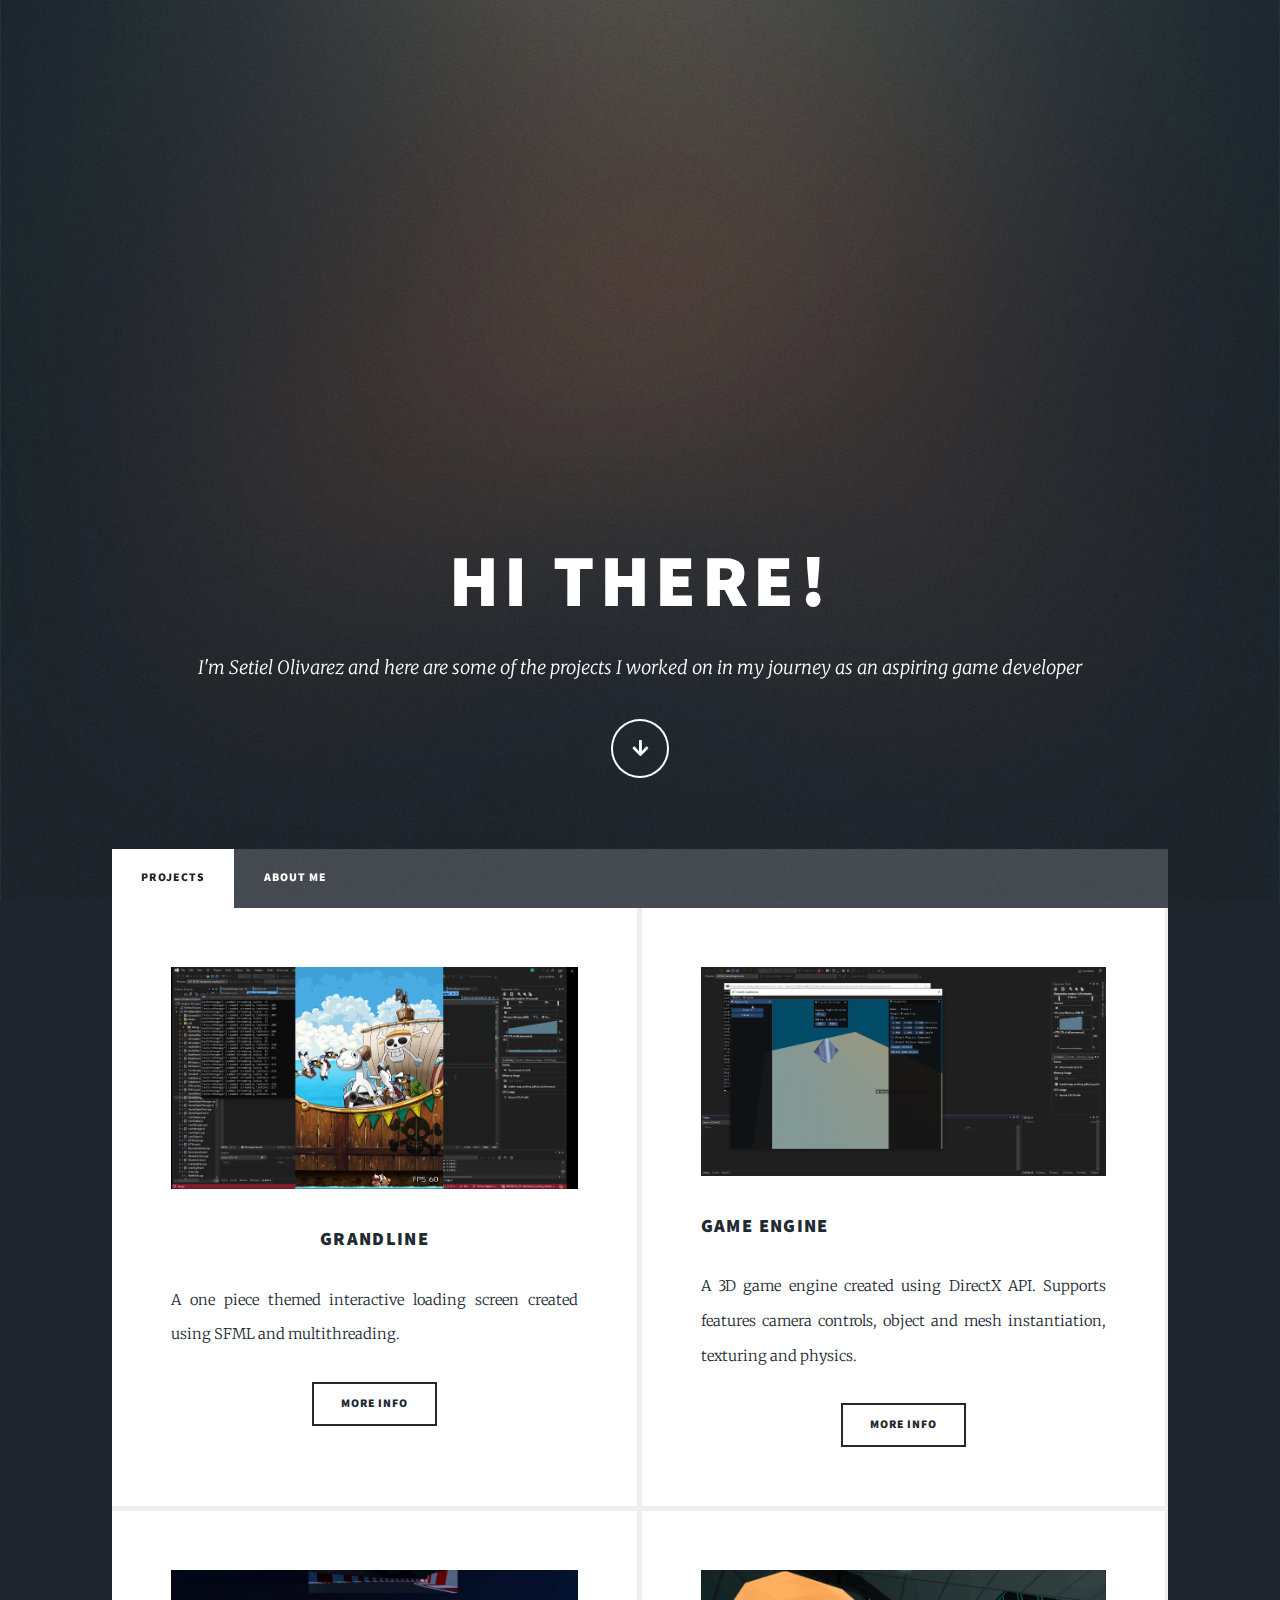
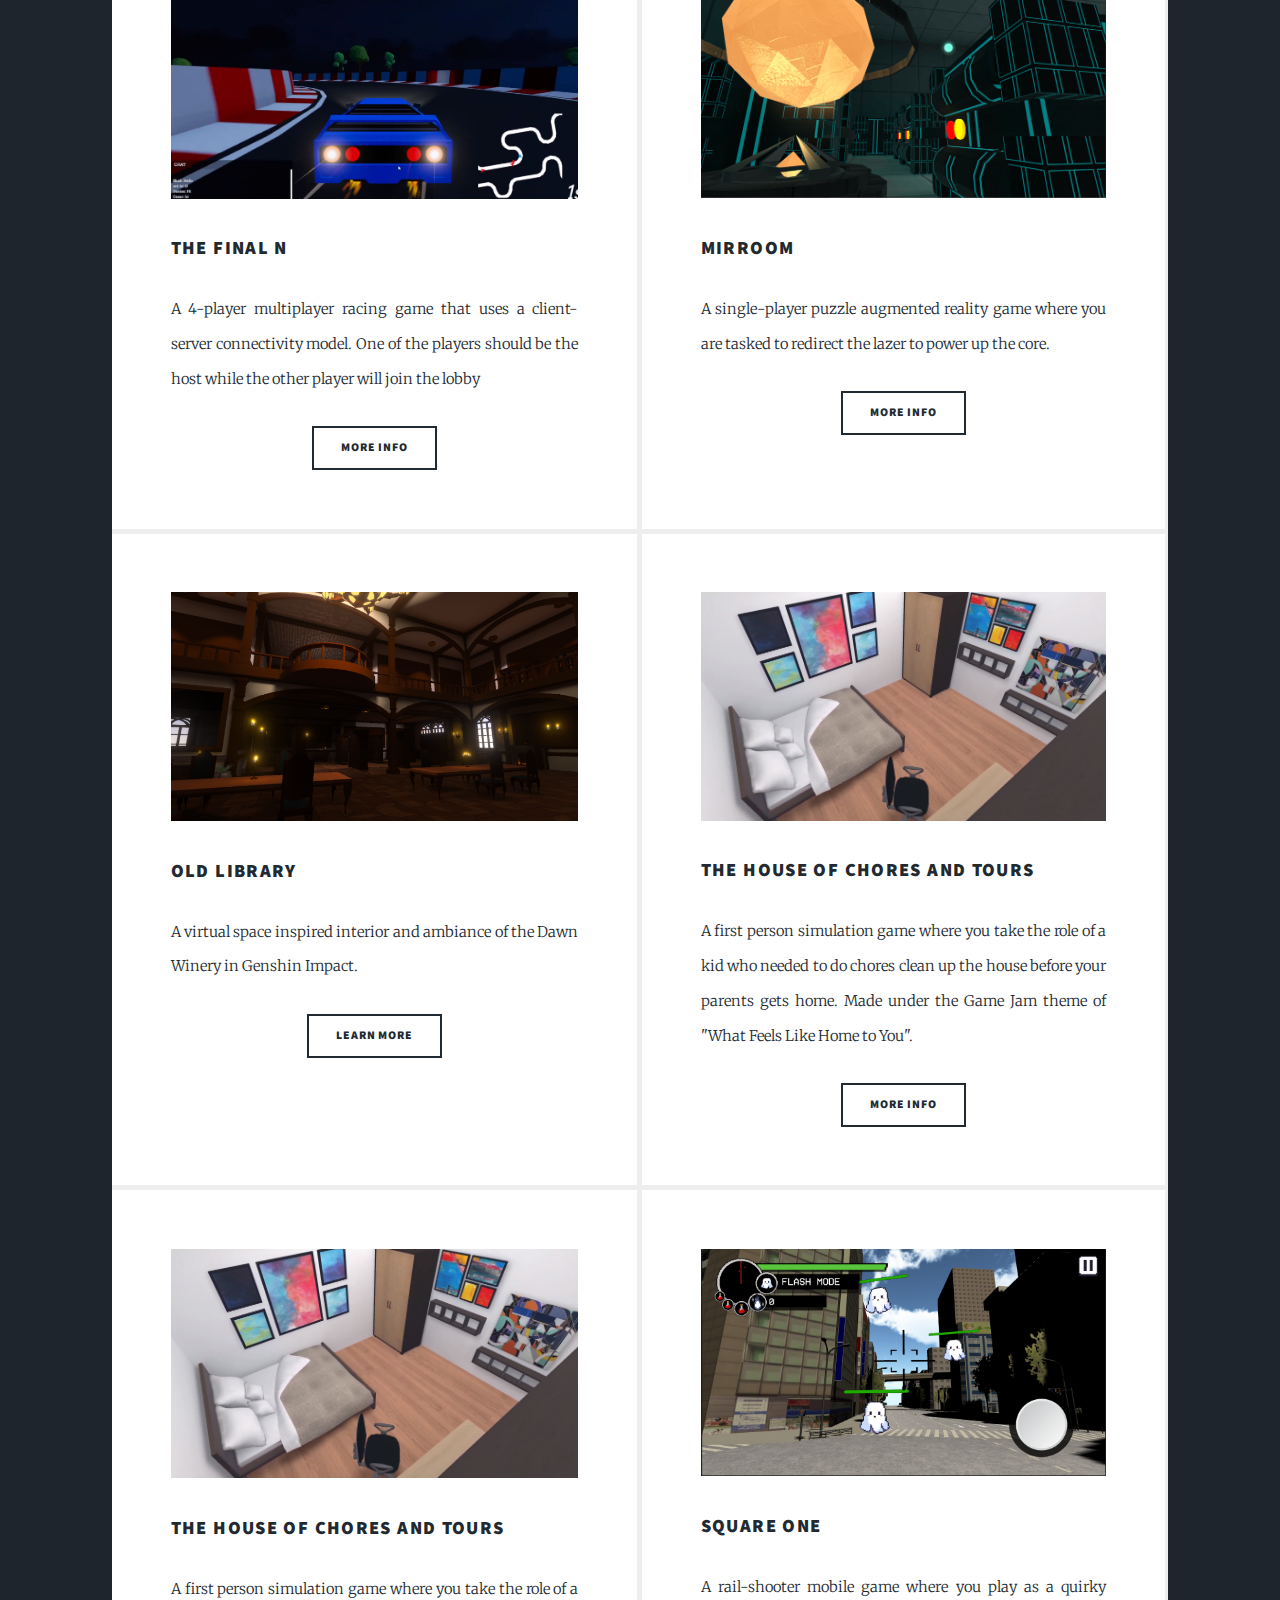
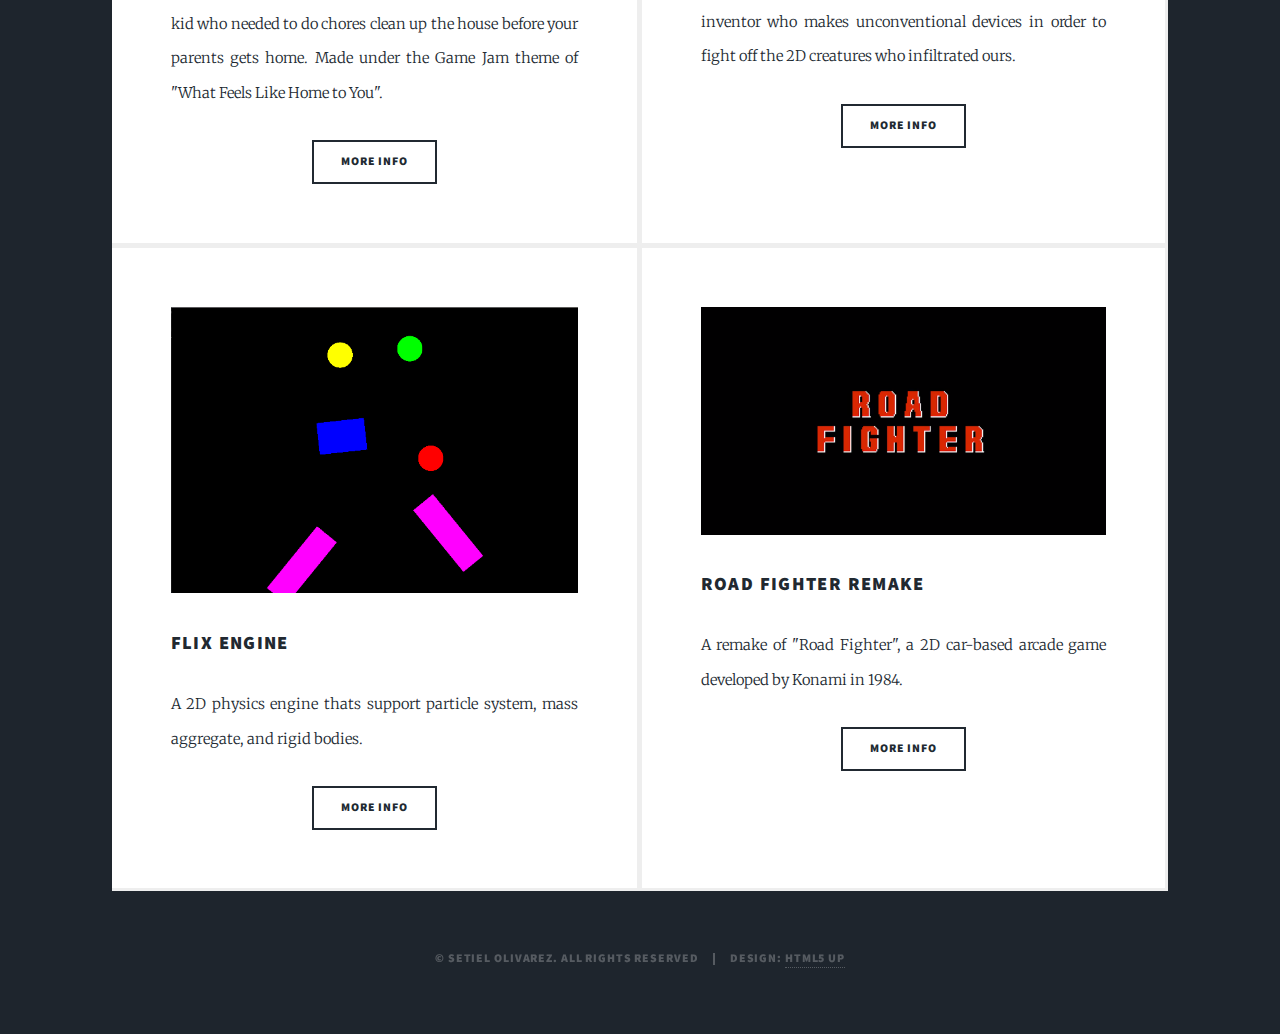
==== commit 0c0f4885: "fixed cases" ====
--- a/index.html
+++ b/index.html
@@ -83,7 +83,7 @@
 				<!-- INTERACTIVE LOADING SCREEN: GRANDLINE-->
 				<article>
 
-					<a href="Grandline.html" class="image fit"><img src="images/Grandline_cover.png" alt="" /></a>
+					<a href="Grandline.html" class="image fit"><img src="images/grandline_cover.png" alt="" /></a>
 					<h3>Grandline</p></h3>
 					<p>A one piece themed interactive loading screen created using SFML and multithreading.</p>
 					<ul class="actions special"><li><a href="Grandline.html" class="button">More Info</a></li></ul>
@@ -93,7 +93,7 @@
 				<!-- Game Engine -->
 				<article>
 
-					<a href="GameEngine.html" class="image fit"><img src="images/GameEngine_cover.png" alt="" /></a>
+					<a href="GameEngine.html" class="image fit"><img src="images/gameEngine_cover.png" alt="" /></a>
 					<h3><p>Game Engine<br /></a></p></h3>
 					<p>A 3D game engine created using DirectX API. Supports features camera controls, object and mesh instantiation, texturing and physics.</p>
 					<ul class="actions special"><li><a href="GameEngine.html" class="button">More Info</a></li></ul>
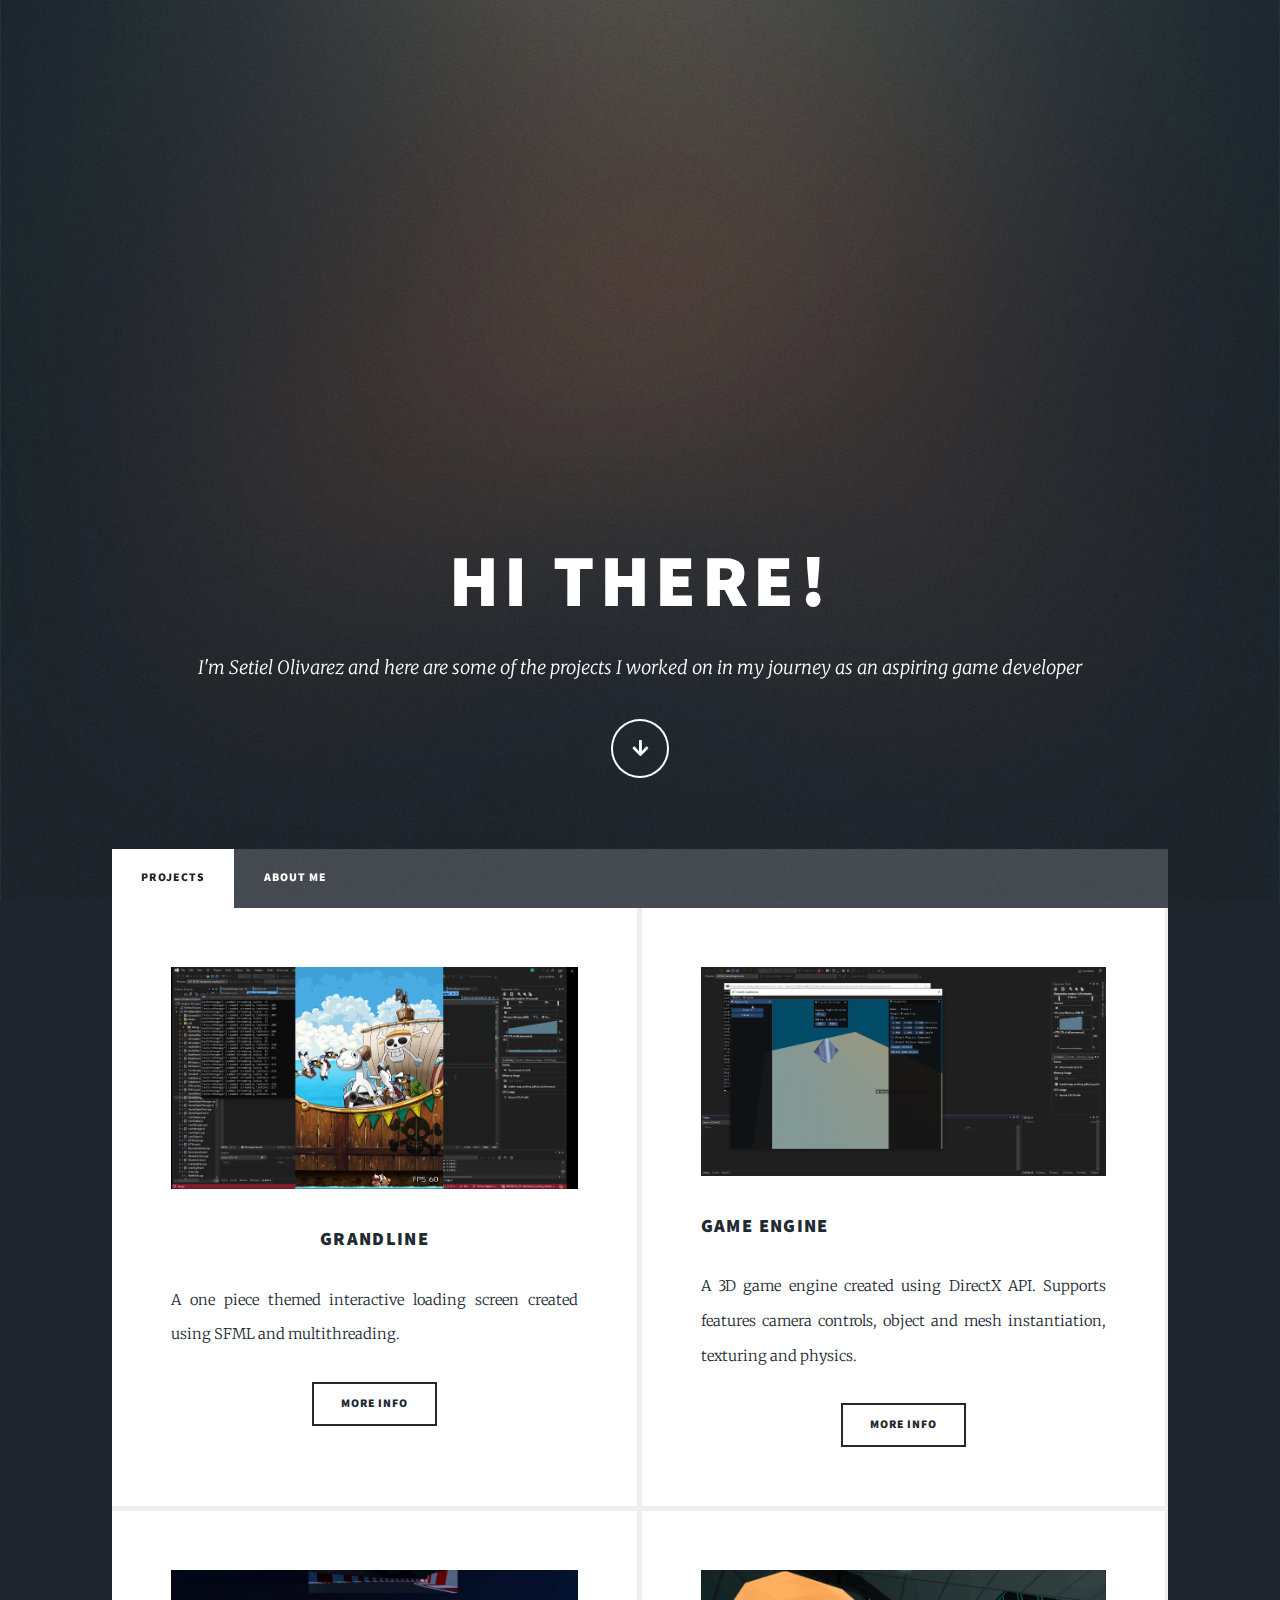
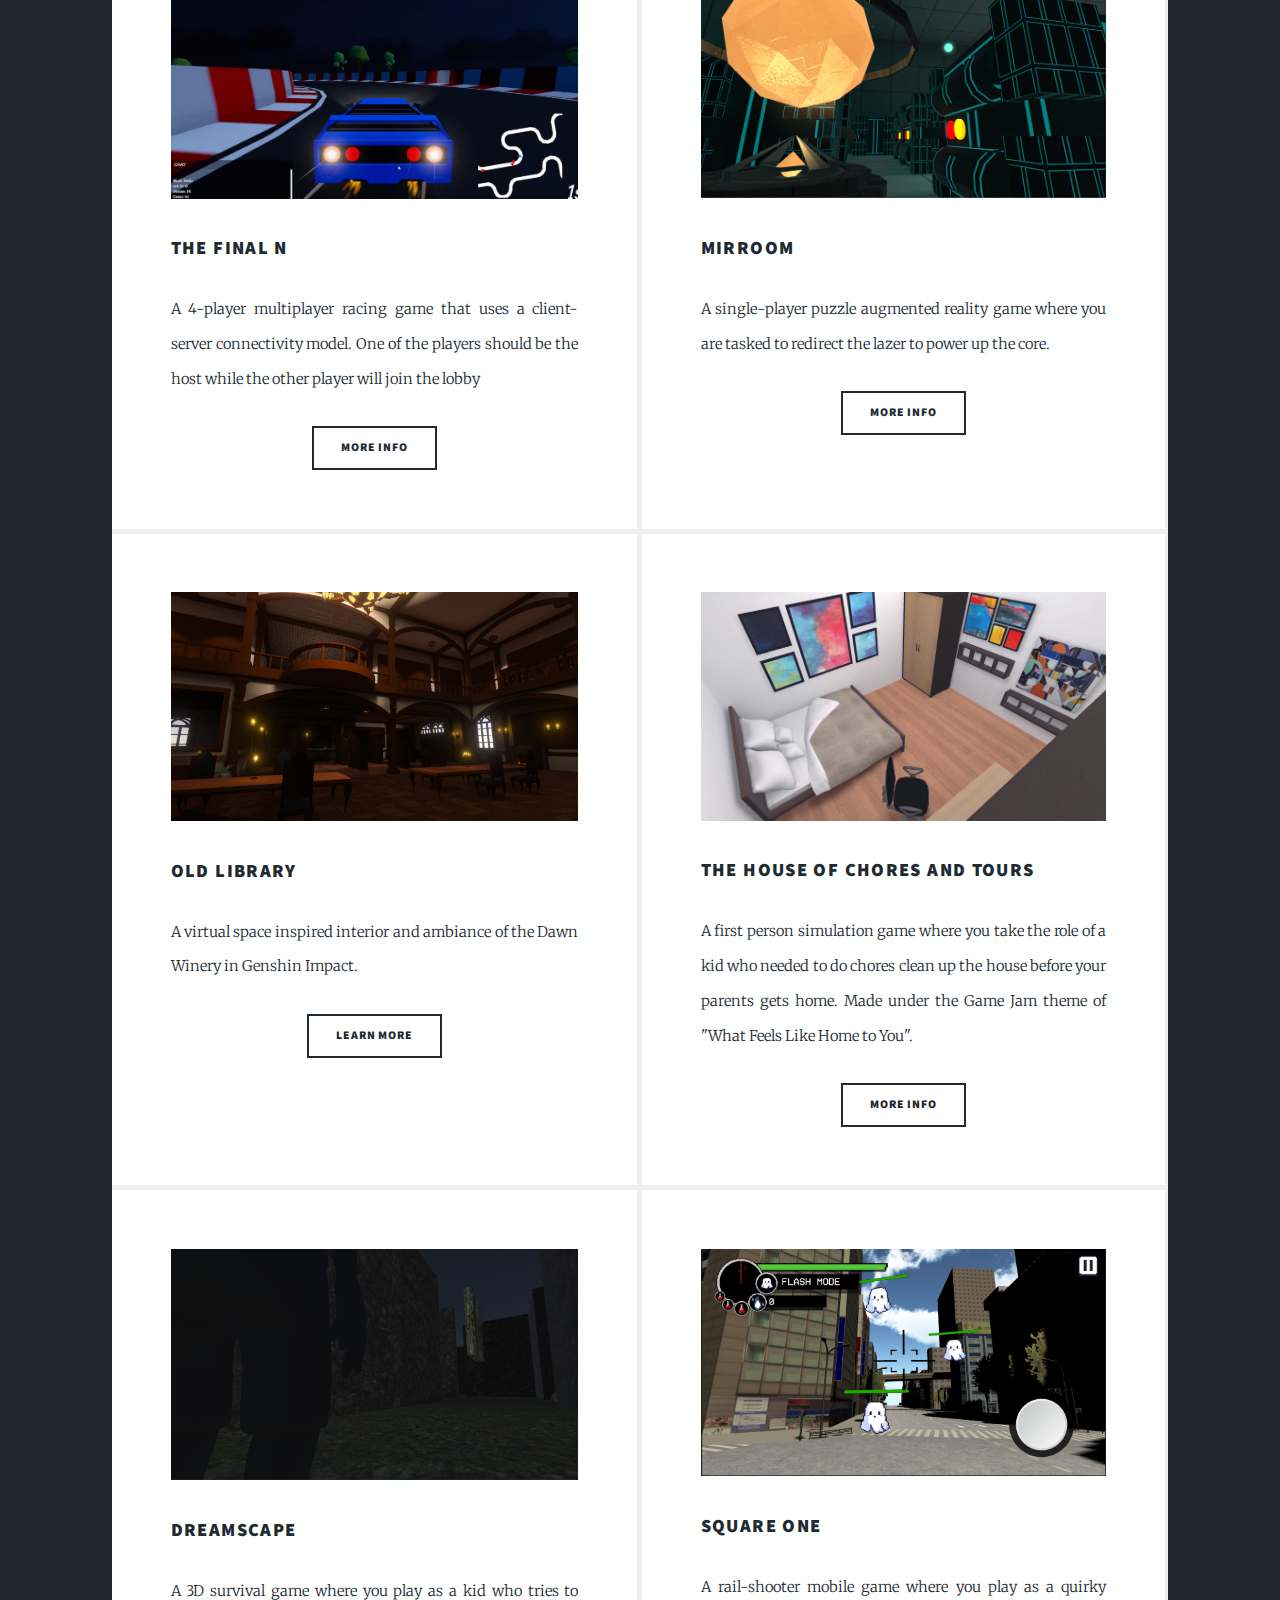
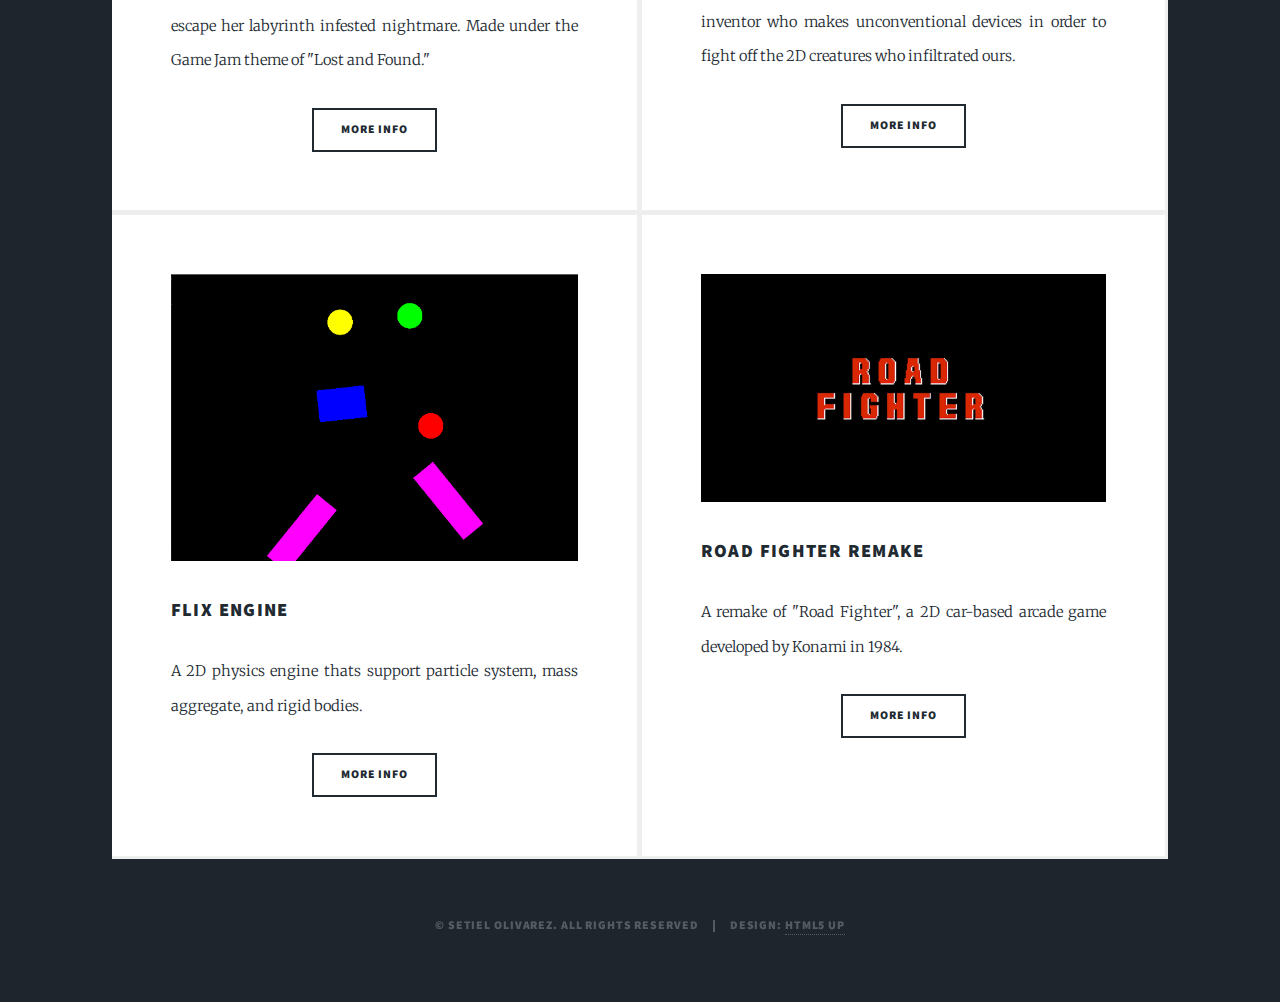
==== commit 4e38bf61: "Changed large videos to youtube links" ====
--- a/index.html
+++ b/index.html
@@ -140,13 +140,13 @@
 
 				</article>
 
-				<!-- PROJECT: CHORES AND TOURS-->
-				<article>
-
-					<a href="HouseOfChoresAndTours.html" class="image fit"><img src="images/houseOfChores_cover.png" alt="" /></a>
-					<h3><p>The House of Chores and Tours</p></h3>
-					<p> A first person simulation game where you take the role of a kid who needed to do chores clean up the house before your parents gets home. Made under the Game Jam theme of "What Feels Like Home to You".</p>
-					<ul class="actions special"><li><a href="HouseOfChoresAndTours.html" class="button">More Info</a></li></ul>
+				<!-- PROJECT: Dreamscape-->
+				<article>
+
+					<a href="Dreamscape.html" class="image fit"><img src="images/dreamscape_cover.png" alt="" /></a>
+					<h3><p>Dreamscape</p></h3>
+					<p> A 3D survival game where you play as a kid who tries to escape her labyrinth infested nightmare. Made under the Game Jam theme of "Lost and Found."</p>
+					<ul class="actions special"><li><a href="Dreamscape.html" class="button">More Info</a></li></ul>
 
 				</article>
 
